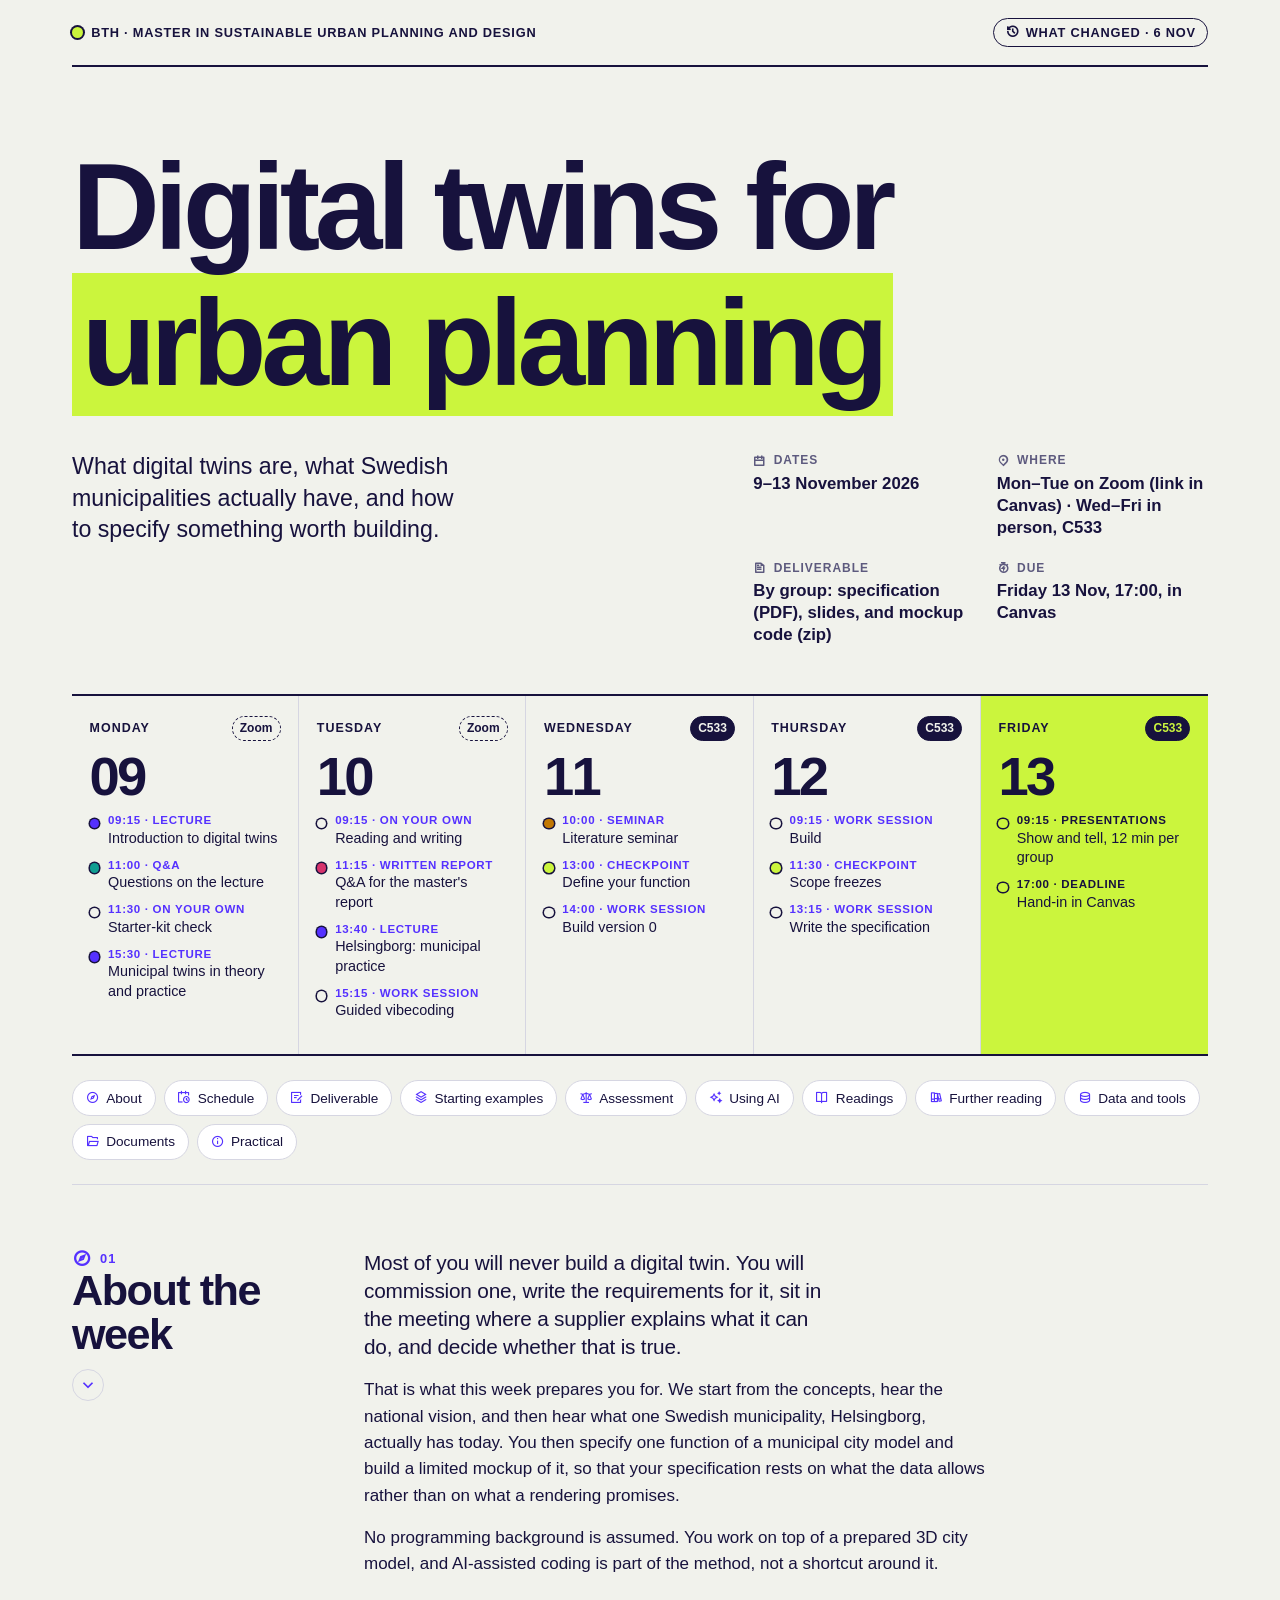
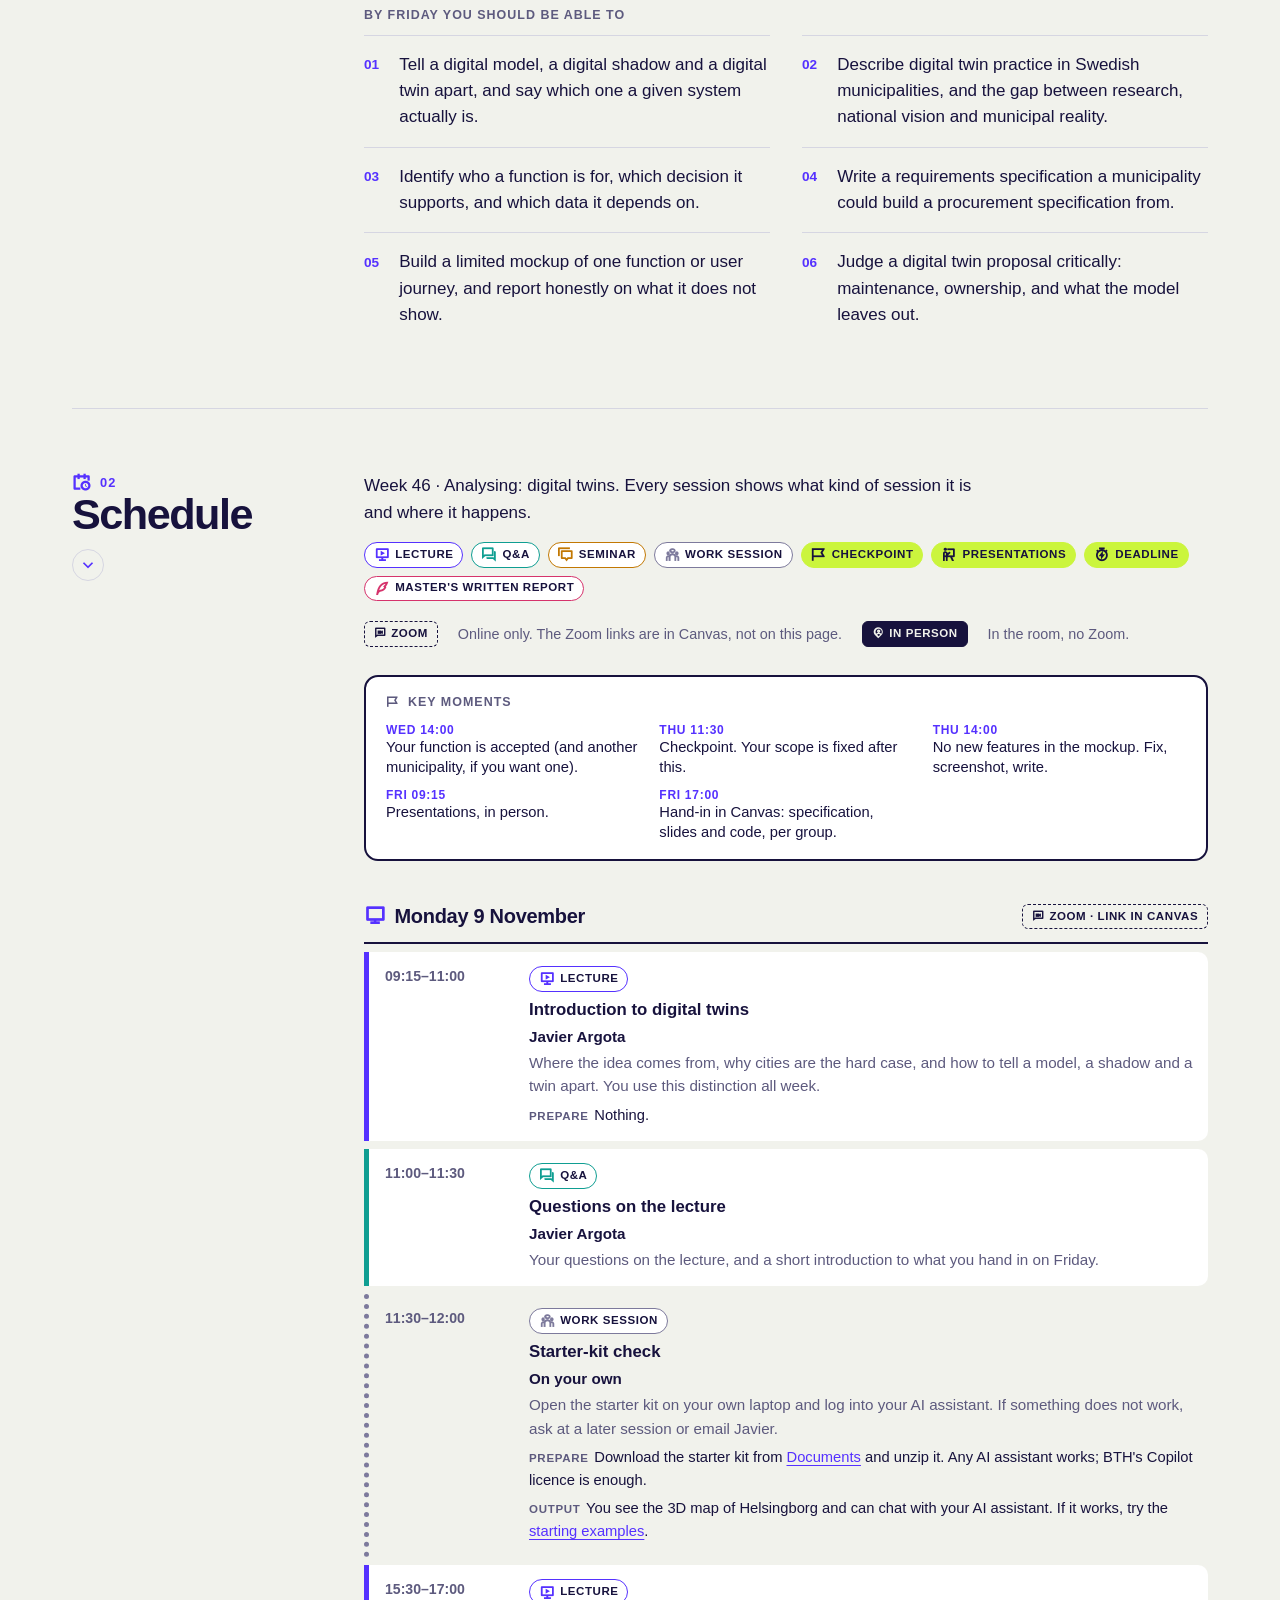
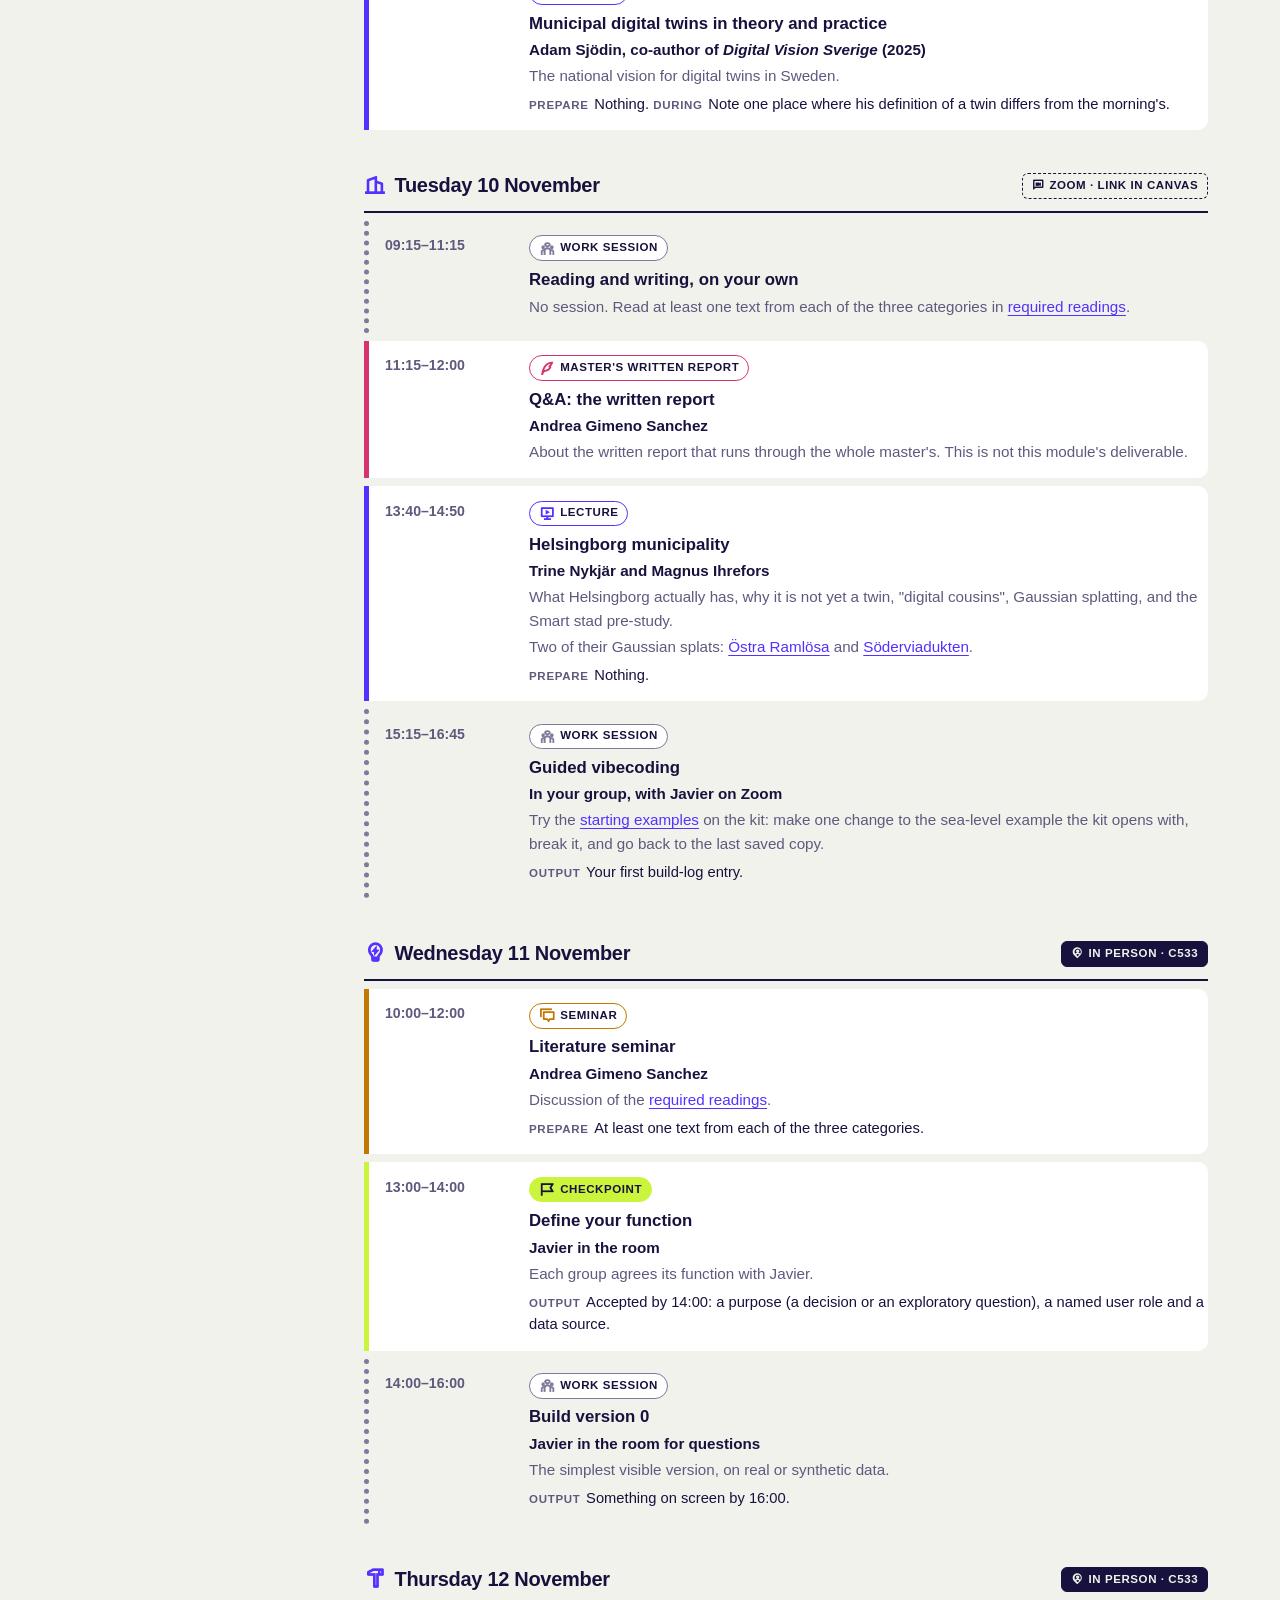
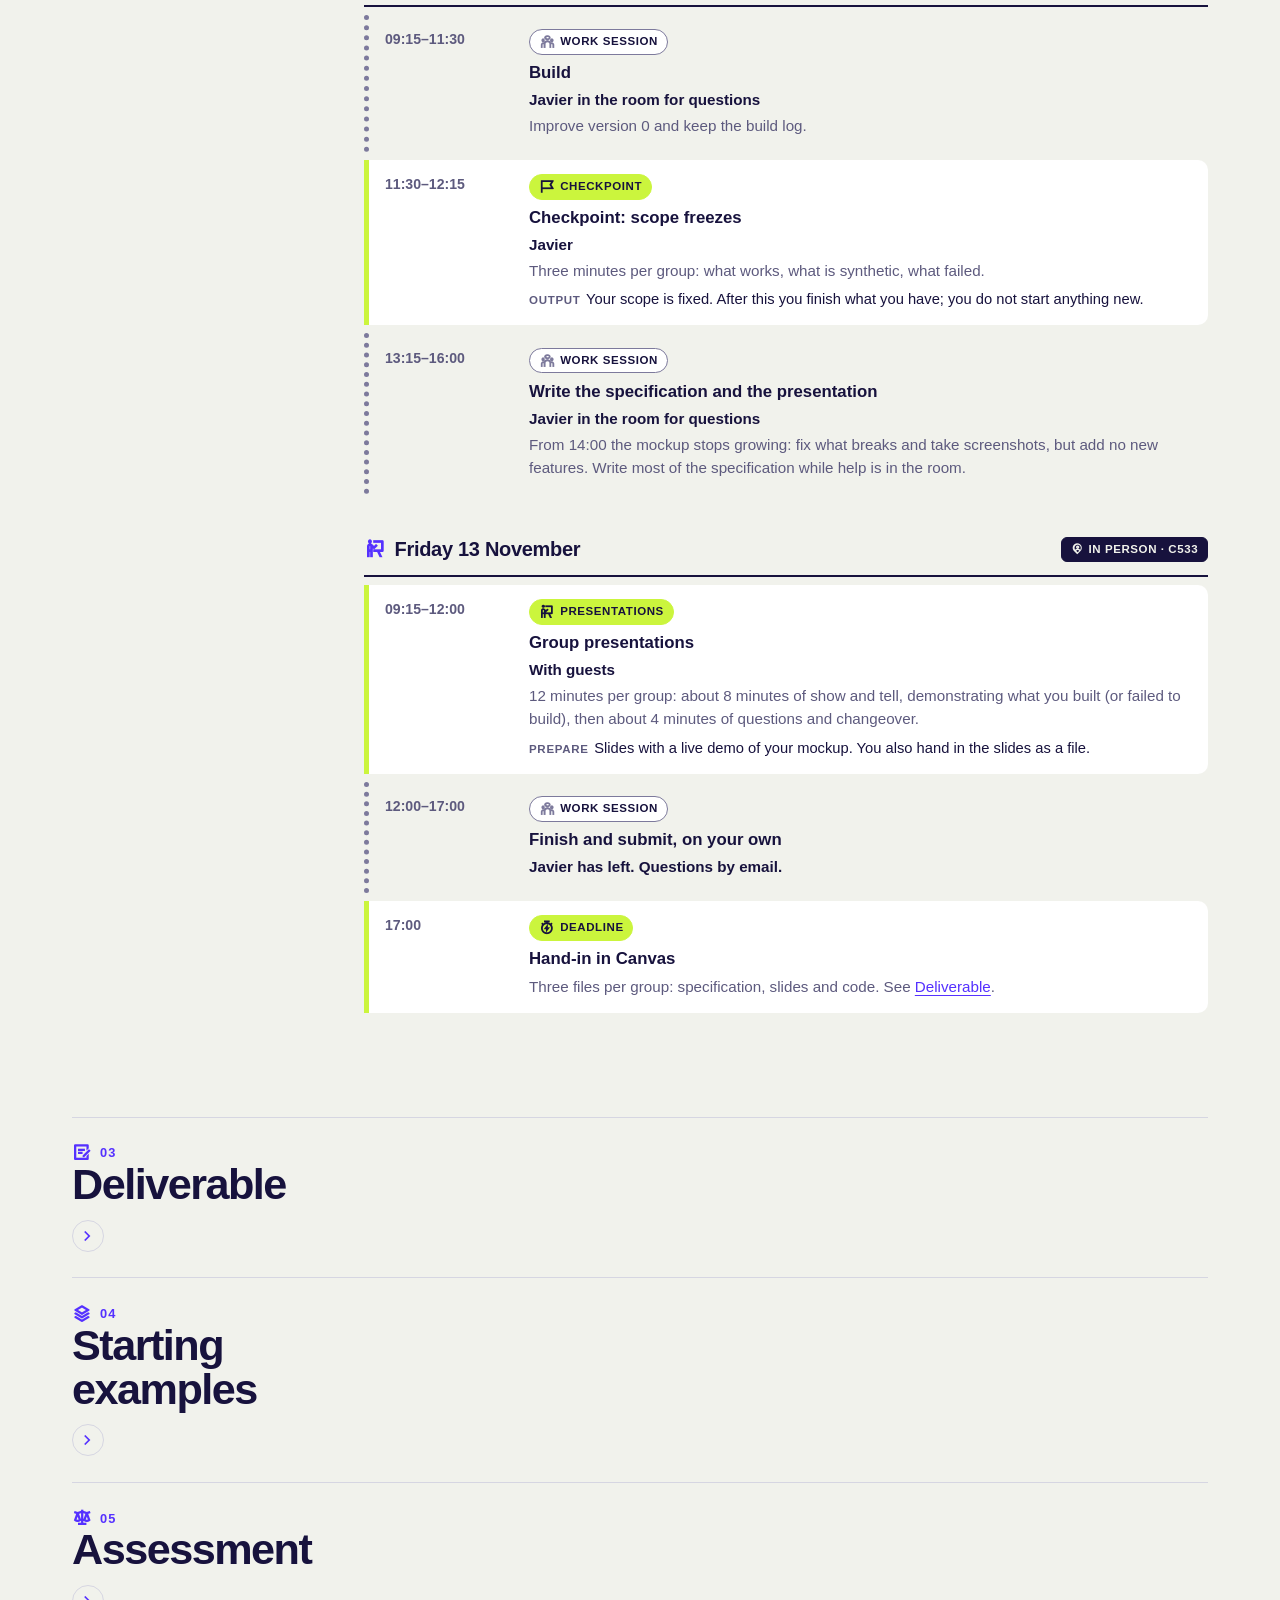
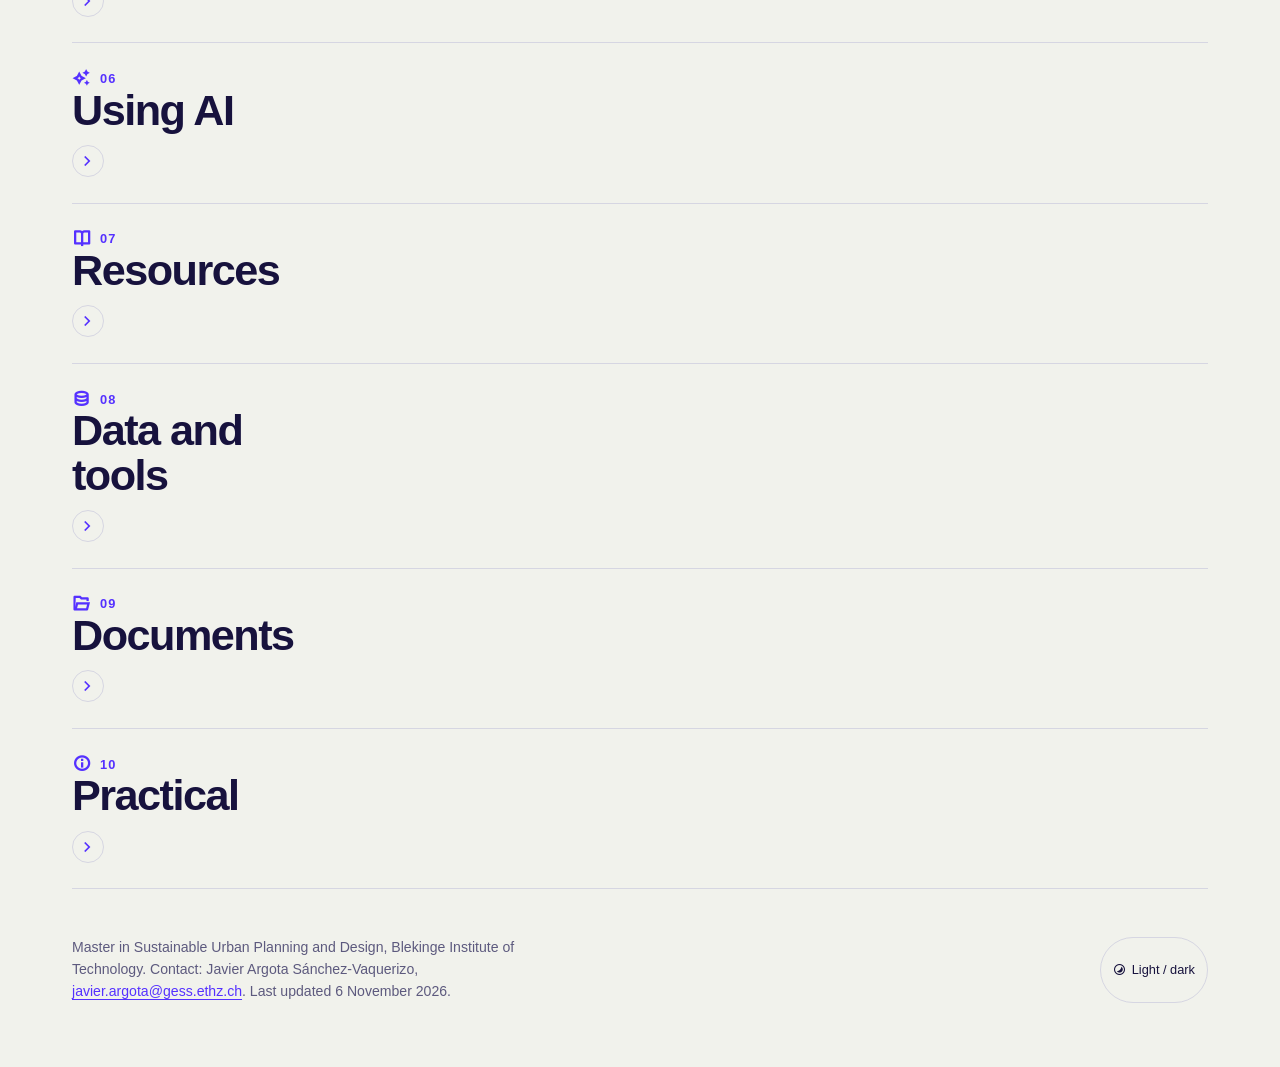
==== index.html @ 56f0eb5c "Collapsible sections, mockup reframe, share card, requirement specification wording" ====
<!DOCTYPE html>
<html lang="en">
<head>
<meta charset="utf-8">
<meta name="viewport" content="width=device-width, initial-scale=1, viewport-fit=cover">
<title>Digital Twins for Urban Planning — BTH</title>
<meta name="description" content="One-week module on digital twins in the Master in Sustainable Urban Planning and Design at Blekinge Institute of Technology, 9–13 November 2026.">
<meta property="og:type" content="website">
<meta property="og:site_name" content="BTH · Master in Sustainable Urban Planning and Design">
<meta property="og:title" content="Digital twins for urban planning · BTH, 9–13 Nov 2026">
<meta property="og:description" content="One week on what digital twins are, what Swedish municipalities actually have, and how to specify one worth building.">
<meta property="og:url" content="https://reivajar.github.io/bth-digital-twins-2026/">
<meta property="og:image" content="https://reivajar.github.io/bth-digital-twins-2026/assets/og-card.png">
<meta property="og:image:width" content="1200">
<meta property="og:image:height" content="630">
<meta property="og:image:alt" content="Digital twins for urban planning, BTH, 9–13 November 2026">
<meta name="twitter:card" content="summary_large_image">
<meta name="twitter:title" content="Digital twins for urban planning · BTH, 9–13 Nov 2026">
<meta name="twitter:description" content="One week on what digital twins are, what Swedish municipalities actually have, and how to specify one worth building.">
<meta name="twitter:image" content="https://reivajar.github.io/bth-digital-twins-2026/assets/og-card.png">
<meta name="theme-color" content="#5531FF">
<link rel="preconnect" href="https://fonts.googleapis.com">
<link rel="preconnect" href="https://fonts.gstatic.com" crossorigin>
<link href="https://fonts.googleapis.com/css2?family=Inter+Tight:wght@400;500;600;700;800&display=swap" rel="stylesheet">
<link href="assets/remixicon/remixicon.css" rel="stylesheet">
<style>
:root{
  --bg:#F1F2EC;
  --surface:#FFFFFF;
  --ink:#17123D;
  --muted:#5D5A7E;
  --rule:#D6D6E2;
  --violet:#5531FF;
  --lime:#CBF53D;
  --aqua:#2BE3D1;
  --soft:#E6E0FF;
  --on-lime:#17123D;
  --font:"Helvetica Neue",Helvetica,"Inter Tight",Arial,sans-serif;
  color-scheme:light;
}
@media (prefers-color-scheme: dark){
  :root:not([data-theme="light"]){
    --bg:#0E0C26;--surface:#161339;--ink:#EEEDF8;--muted:#A6A3C6;--rule:#2B2856;
    --violet:#A08BFF;--lime:#CBF53D;--aqua:#3BF0E0;--soft:#221C52;color-scheme:dark;
  }
}
:root[data-theme="dark"]{
  --bg:#0E0C26;--surface:#161339;--ink:#EEEDF8;--muted:#A6A3C6;--rule:#2B2856;
  --violet:#A08BFF;--lime:#CBF53D;--aqua:#3BF0E0;--soft:#221C52;color-scheme:dark;
}
*,*::before,*::after{box-sizing:border-box}
html{scroll-padding-top:1.5rem;-webkit-text-size-adjust:100%}
body{margin:0;background:var(--bg);color:var(--ink);font-family:var(--font);font-size:17px;line-height:1.55;-webkit-font-smoothing:antialiased;
  padding-top:env(safe-area-inset-top,0px);padding-bottom:env(safe-area-inset-bottom,0px)}
.wrap{max-width:1200px;margin:0 auto;padding:0 2rem}
@media (max-width:640px){.wrap{padding:0 1rem}}
a{color:var(--violet);text-decoration-thickness:1px;text-underline-offset:3px}
a:hover{text-decoration-thickness:2px}
a:focus-visible,summary:focus-visible,button:focus-visible{outline:2px solid var(--violet);outline-offset:3px}
p,li{max-width:66ch}
p{margin:0 0 1rem}
ul,ol{margin:0 0 1rem;padding-left:1.2rem}
li{margin-bottom:.35rem}
i.ri{font-style:normal}
[class^="ri-"],[class*=" ri-"]{line-height:1;vertical-align:-.12em}

/* ---------- top bar ---------- */
.bar{display:flex;justify-content:space-between;align-items:center;gap:1rem;padding:1.1rem 0;border-bottom:2px solid var(--ink);font-size:.8rem;font-weight:600;letter-spacing:.06em;text-transform:uppercase}
.bar span{display:flex;align-items:center;gap:.5rem}
.bar .dot{flex:none;width:.7rem;height:.7rem;aspect-ratio:1;border-radius:50%;background:var(--lime);box-shadow:0 0 0 2px var(--ink)}

/* ---------- hero ---------- */
.hero{display:grid;grid-template-columns:repeat(12,1fr);gap:0 2rem;padding:4.5rem 0 3rem}
.hero h1{grid-column:1/-1;margin:0 0 2.5rem;font-size:clamp(3rem,9.5vw,8.6rem);line-height:1.12;font-weight:700;letter-spacing:-.045em}
.hero h1 .h1-top{position:relative;z-index:2}
.hero h1 em{position:relative;z-index:1;font-style:normal;background:var(--lime);color:var(--on-lime);padding:.02em .08em .04em;box-decoration-break:clone;-webkit-box-decoration-break:clone}
.hero .standfirst{grid-column:1/8;font-size:clamp(1.15rem,2vw,1.45rem);line-height:1.35;font-weight:500;margin:0;max-width:30ch}
.facts{grid-column:8/-1;margin:0;display:grid;grid-template-columns:1fr 1fr;gap:1.25rem 2rem;align-content:start}
.facts dt{font-size:.75rem;font-weight:600;letter-spacing:.08em;text-transform:uppercase;color:var(--muted);display:flex;gap:.4rem;align-items:center}
.facts dd{margin:.2rem 0 0;font-weight:600;font-size:1.05rem;line-height:1.3}
@media (max-width:860px){.hero .standfirst,.facts{grid-column:1/-1}.facts{margin-top:2rem}}

/* ---------- week ---------- */
.week{display:grid;grid-template-columns:repeat(5,1fr);border-top:2px solid var(--ink);border-bottom:2px solid var(--ink)}
.day{padding:1.25rem 1.1rem 1.5rem;border-right:1px solid var(--rule);display:flex;flex-direction:column;gap:.8rem}
.day:last-child{border-right:0;background:var(--lime);color:var(--on-lime)}
.day-num{font-size:3.4rem;font-weight:700;letter-spacing:-.05em;line-height:.85}
.day-name{font-size:.78rem;font-weight:700;letter-spacing:.08em;text-transform:uppercase;display:flex;justify-content:space-between;align-items:center}
.day-mode{font-size:.75rem;font-weight:600;padding:.15rem .45rem;border:1px solid currentColor;border-radius:99px;text-transform:none;letter-spacing:0}
.day ul{list-style:none;padding:0;margin:0;font-size:.9rem;line-height:1.35}
.day li{margin-bottom:.6rem}
.day li b{display:block;font-size:.72rem;letter-spacing:.06em;text-transform:uppercase;color:var(--violet)}
.day:last-child li b{color:var(--on-lime)}
@media (max-width:860px){.week{grid-template-columns:1fr 1fr}.day{border-bottom:1px solid var(--rule)}.day:last-child{grid-column:1/-1}}
@media (max-width:520px){.week{grid-template-columns:1fr}.day{border-right:0}}

/* ---------- sections ---------- */
.sec{display:grid;grid-template-columns:repeat(12,1fr);gap:0 2rem;padding:4rem 0;border-bottom:1px solid var(--rule);scroll-margin-top:1rem}
.sec-head{grid-column:1/4}
.sec-body{grid-column:4/-1;min-width:0}
@media (max-width:860px){.sec{padding:3rem 0}.sec-head,.sec-body{grid-column:1/-1}.sec-head{margin-bottom:1.5rem}}
.sec-num{font-size:.8rem;font-weight:700;letter-spacing:.08em;color:var(--violet);display:flex;align-items:center;gap:.5rem}
.sec-num i{font-size:1.15rem}
.sec-toggle{all:unset;cursor:pointer;display:block;width:100%;border-radius:8px}
.sec-toggle:focus-visible{outline:2px solid var(--violet);outline-offset:4px}
.sec-toggle h2{display:inline}
.sec-toggle .sec-chev{display:inline-flex;align-items:center;justify-content:center;width:2rem;height:2rem;margin-top:.75rem;border:1px solid var(--rule);border-radius:50%;color:var(--violet);font-size:1.2rem;transition:transform .2s}
.sec.collapsed .sec-chev{transform:rotate(-90deg)}
.sec.collapsed .sec-body{display:none}
.sec.collapsed{padding:1.6rem 0}
.sec.collapsed .sec-head{margin-bottom:0}
@media (prefers-reduced-motion: reduce){.sec-toggle .sec-chev{transition:none}}
h2{font-size:clamp(1.9rem,3.4vw,2.7rem);line-height:1;letter-spacing:-.035em;font-weight:700;margin:.6rem 0 0}
h3{font-size:1.25rem;letter-spacing:-.015em;font-weight:700;margin:2.75rem 0 .9rem;display:flex;align-items:center;gap:.55rem}
h3:first-child{margin-top:0}
h3 i{color:var(--violet);font-size:1.3rem}
h4{font-size:.78rem;font-weight:700;letter-spacing:.08em;text-transform:uppercase;margin:1.75rem 0 .6rem;color:var(--muted)}
.lede{font-size:1.3rem;line-height:1.35;font-weight:500;letter-spacing:-.01em;max-width:40ch}
.sub{font-size:.78rem;font-weight:700;letter-spacing:.08em;text-transform:uppercase;color:var(--muted);margin:0 0 .4rem}

/* ---------- toc ---------- */
.toc{display:flex;flex-wrap:wrap;gap:.5rem;padding:1.5rem 0;border-bottom:1px solid var(--rule)}
.toc a{display:inline-flex;align-items:center;gap:.4rem;padding:.4rem .8rem;border:1px solid var(--rule);border-radius:99px;color:var(--ink);text-decoration:none;font-size:.85rem;font-weight:500;background:var(--surface)}
.toc a:hover{border-color:var(--violet);color:var(--violet)}
.toc a i{color:var(--violet)}

/* ---------- objectives ---------- */
.obj{list-style:none;padding:0;margin:0;display:grid;grid-template-columns:1fr 1fr;gap:0 2rem;counter-reset:o}
.obj li{counter-increment:o;padding:1rem 0;border-top:1px solid var(--rule);margin:0;display:grid;grid-template-columns:2.2rem 1fr}
.obj li::before{content:counter(o,decimal-leading-zero);font-weight:700;color:var(--violet);font-size:.85rem;padding-top:.15rem}
@media (max-width:640px){.obj{grid-template-columns:1fr}}

/* ---------- schedule ---------- */
.sched-day{margin-bottom:2.5rem}
.sched-day h3{margin:0 0 .5rem;padding-bottom:.6rem;border-bottom:2px solid var(--ink)}
.slot{display:grid;grid-template-columns:7.5rem 1fr;gap:1.5rem;padding:.9rem 0;border-bottom:1px solid var(--rule)}
.slot-when{font-size:.88rem;font-weight:600;font-variant-numeric:tabular-nums;color:var(--muted)}
.slot-what{margin:0}
.slot-what b{font-weight:700}
.slot-what span{display:block;color:var(--muted);font-size:.95rem;margin-top:.15rem}
.slot.key .slot-when{color:var(--violet)}
.slot-what span.tbc{display:inline;margin-top:0;font-size:.68rem}
@media (max-width:560px){.slot{grid-template-columns:1fr;gap:.2rem}}


/* ---------- session types and modes ---------- */
:root{--c-lecture:#5531FF;--c-qa:#0F9E92;--c-seminar:#C27803;--c-work:#7D7A9C;--c-report:#D6336C;--c-check:#CBF53D}
@media (prefers-color-scheme: dark){:root:not([data-theme="light"]){--c-lecture:#A08BFF;--c-qa:#3BF0E0;--c-seminar:#F5B83D;--c-work:#A6A3C6;--c-report:#FF7AA8}}
:root[data-theme="dark"]{--c-lecture:#A08BFF;--c-qa:#3BF0E0;--c-seminar:#F5B83D;--c-work:#A6A3C6;--c-report:#FF7AA8}
.t-lecture{--c:var(--c-lecture)}.t-qa{--c:var(--c-qa)}.t-seminar{--c:var(--c-seminar)}.t-work{--c:var(--c-work)}.t-report{--c:var(--c-report)}.t-check,.t-present,.t-deadline{--c:var(--c-check)}
.type{display:inline-flex;align-items:center;gap:.3rem;font-size:.72rem;font-weight:700;letter-spacing:.05em;text-transform:uppercase;padding:.18rem .55rem;border-radius:99px;border:1.5px solid var(--c);background:var(--surface);color:var(--ink);white-space:nowrap}
.type i{color:var(--c);font-size:.95rem}
.t-check .type,.type.t-check,.t-present .type,.type.t-present,.t-deadline .type,.type.t-deadline{background:var(--c-check);color:var(--on-lime);border-color:var(--c-check)}
.t-check .type i,.type.t-check i,.t-present .type i,.type.t-present i,.t-deadline .type i,.type.t-deadline i{color:var(--on-lime)}
.mode{display:inline-flex;align-items:center;gap:.3rem;font-size:.72rem;font-weight:700;letter-spacing:.05em;text-transform:uppercase;padding:.18rem .55rem;border-radius:6px;white-space:nowrap}
.mode.zoom{border:1.5px dashed var(--ink);color:var(--ink)}
.mode.room{background:var(--ink);color:var(--bg);border:1.5px solid var(--ink)}
.legend{display:flex;flex-wrap:wrap;gap:.5rem;margin:0 0 1.25rem}
.legend-modes{display:flex;flex-wrap:wrap;gap:.5rem 1.25rem;margin:0 0 1.75rem;font-size:.9rem;color:var(--muted);align-items:center}
.deadlines{border:2px solid var(--ink);border-radius:14px;padding:1rem 1.25rem;margin:0 0 2.5rem;background:var(--surface)}
.deadlines h4{margin:0 0 .6rem;display:flex;gap:.5rem;align-items:center}
.deadlines ol{list-style:none;padding:0;margin:0;display:grid;grid-template-columns:repeat(auto-fill,minmax(12rem,1fr));gap:.6rem 1.25rem}
.deadlines li{margin:0;font-size:.92rem;line-height:1.35;max-width:none}
.deadlines li b{display:block;font-size:.75rem;letter-spacing:.06em;text-transform:uppercase;color:var(--violet)}
.day-banner{display:flex;flex-wrap:wrap;align-items:center;justify-content:space-between;gap:.5rem;margin:0 0 .5rem;padding-bottom:.6rem;border-bottom:2px solid var(--ink)}
.day-banner h3{margin:0;padding:0;border:0}
.sched-day .slot{border-left:5px solid var(--c);padding-left:1rem;margin-top:.5rem;border-bottom:0;border-radius:0 10px 10px 0;background:var(--surface)}
.sched-day .slot.t-work{background:transparent;border-left-style:dotted}
.slot-tags{display:flex;flex-wrap:wrap;gap:.35rem;margin:0 0 .35rem}
.slot-what .who{display:block;font-weight:600;color:var(--ink);font-size:.95rem;margin-top:.1rem}
.slot-what .po{display:block;margin-top:.35rem;font-size:.92rem;color:var(--ink)}
.slot-what .slot-tags span{display:inline-flex;margin:0;font-size:.72rem;color:var(--ink)}
.slot-what .slot-tags .t-check,.slot-what .slot-tags .t-present,.slot-what .slot-tags .t-deadline{color:var(--on-lime)}
.slot-what > b{display:block;font-size:1.05rem}
.slot-what .po em{font-style:normal;font-weight:700;font-size:.72rem;letter-spacing:.06em;text-transform:uppercase;color:var(--muted);margin-right:.35rem}
.slot.key .slot-when{color:var(--ink)}
.day li{display:grid;grid-template-columns:.7rem 1fr;gap:.45rem;align-items:start}
.day li::before{content:"";width:.6rem;height:.6rem;border-radius:50%;background:var(--c);margin-top:.35rem;box-shadow:0 0 0 1.5px var(--ink)}
.day li.t-work::before{background:transparent}
.day-mode.zoom{border-style:dashed}
.day-mode.room{background:var(--ink);color:var(--bg);border-color:var(--ink)}
.day:last-child .day-mode.room{background:var(--on-lime);color:var(--lime)}
/* ---------- what changed ---------- */
.changes{position:relative;text-transform:none;letter-spacing:0}
.changes summary{list-style:none;cursor:pointer;display:inline-flex;align-items:center;gap:.4rem;font-size:.8rem;font-weight:700;letter-spacing:.06em;text-transform:uppercase;border:1.5px solid var(--ink);border-radius:99px;padding:.25rem .7rem}
.changes summary::-webkit-details-marker{display:none}
.changes[open] summary{background:var(--ink);color:var(--bg)}
.changes .panel{position:absolute;right:0;top:calc(100% + .5rem);z-index:20;width:min(30rem,calc(100vw - 2rem));background:var(--surface);color:var(--ink);border:2px solid var(--ink);border-radius:14px;padding:1rem 1.25rem;font-size:.9rem;font-weight:400;line-height:1.45;box-shadow:0 12px 30px rgba(0,0,0,.18)}
.changes .panel h4{margin:.2rem 0 .4rem;font-size:.8rem;letter-spacing:.06em;text-transform:uppercase}
.changes .panel ul{margin:0 0 .75rem;padding-left:1.1rem}
.changes .panel li{margin-bottom:.25rem}
@media (max-width:640px){.bar{flex-wrap:wrap}}

/* ---------- hand-in files ---------- */
.files{list-style:none;padding:0;margin:0 0 1rem;border-top:2px solid var(--ink)}
.files li{display:grid;grid-template-columns:15rem 1fr auto;gap:.5rem 1.5rem;align-items:start;padding:1rem 0;border-bottom:1px solid var(--rule);margin:0;max-width:none}
.files .tag{font-size:.7rem;font-weight:700;letter-spacing:.08em;text-transform:uppercase;color:var(--muted)}
.files h5{margin:.15rem 0 0;font-size:1.05rem;display:flex;gap:.5rem;align-items:center}
.files h5 i{color:var(--violet)}
.files p{margin:0;font-size:.95rem}
.files code{display:inline-block;background:var(--surface);border:1px solid var(--rule);border-radius:8px;padding:.35rem .6rem;font-size:.85rem;white-space:nowrap}
@media (max-width:900px){.files li{grid-template-columns:1fr}.files code{white-space:normal;overflow-wrap:anywhere;justify-self:start}}

/* ---------- cards ---------- */
.cards{display:grid;grid-template-columns:repeat(auto-fill,minmax(15.5rem,1fr));gap:1rem;margin:0 0 1rem}
.card{background:var(--surface);border:1px solid var(--rule);border-radius:14px;padding:1.2rem 1.2rem 1.1rem;display:flex;flex-direction:column;gap:.5rem}
.card p,.card li{font-size:.92rem;max-width:none}
.card p{margin:0}
.card .tag{font-size:.7rem;font-weight:700;letter-spacing:.08em;text-transform:uppercase;color:var(--muted)}
.card h5{margin:0;font-size:1.05rem;font-weight:700;letter-spacing:-.01em;display:flex;gap:.5rem;align-items:center}
.card h5 i{color:var(--violet)}
.card .links{margin-top:auto;padding-top:.4rem;display:flex;flex-wrap:wrap;gap:.25rem .9rem;font-size:.88rem;font-weight:600}
.card .links a{display:inline-flex;align-items:center;gap:.25rem}
.card.option{border-width:2px;border-color:var(--ink)}
.card.option .letter{width:2.6rem;height:2.6rem;border-radius:50%;background:var(--lime);color:var(--on-lime);display:grid;place-items:center;font-weight:800;font-size:1.2rem}
.card dl{margin:.2rem 0 0;font-size:.88rem}
.card dt{font-weight:700;font-size:.7rem;letter-spacing:.08em;text-transform:uppercase;color:var(--muted);margin-top:.5rem}
.card dd{margin:0}

/* ---------- specification structure ---------- */
.steps{list-style:none;padding:0;margin:0 0 1rem;counter-reset:s}
.steps li{counter-increment:s;display:grid;grid-template-columns:2.6rem 1fr;gap:.75rem;padding:.8rem 0;border-top:1px solid var(--rule);margin:0;max-width:none}
.steps li::before{content:counter(s);width:2rem;height:2rem;border-radius:50%;border:2px solid var(--violet);color:var(--violet);display:grid;place-items:center;font-weight:700;font-size:.85rem}
.steps b{font-weight:700}

/* ---------- tables ---------- */
.tbl{overflow-x:auto;margin:0 0 1rem}
table{width:100%;border-collapse:collapse;font-size:.93rem}
th,td{text-align:left;padding:.7rem .9rem .7rem 0;border-bottom:1px solid var(--rule);vertical-align:top}
th{font-size:.72rem;font-weight:700;letter-spacing:.08em;text-transform:uppercase;color:var(--muted);border-bottom:2px solid var(--ink)}

/* ---------- callouts ---------- */
.note{background:var(--soft);border-radius:14px;padding:1.1rem 1.25rem;margin:1.5rem 0;display:grid;grid-template-columns:1.6rem 1fr;gap:.6rem}
.note i{color:var(--violet);font-size:1.25rem}
.note p{margin:0 0 .5rem}.note p:last-child{margin:0}
.note.lime{background:var(--lime);color:var(--on-lime)}
.note.lime i{color:var(--on-lime)}
.tbc{font-size:.68rem;font-weight:700;letter-spacing:.06em;text-transform:uppercase;color:var(--violet);border:1px dashed currentColor;padding:.08rem .4rem;border-radius:99px;white-space:nowrap;vertical-align:.12em}

/* ---------- ecosystem ---------- */
.eco{display:grid;grid-template-columns:repeat(4,1fr);gap:0;border:2px solid var(--ink);border-radius:14px;overflow:hidden;margin:0 0 1rem}
.eco div{padding:1rem;border-right:1px solid var(--rule)}
.eco div:last-child{border-right:0}
.eco b{display:flex;gap:.4rem;align-items:center;font-size:.75rem;letter-spacing:.08em;text-transform:uppercase;margin-bottom:.5rem}
.eco b i{color:var(--violet);font-size:1.05rem}
.eco ul{list-style:none;padding:0;margin:0;font-size:.88rem;color:var(--muted)}
.eco li{margin:0 0 .2rem}
.eco div:nth-child(1){background:var(--lime);color:var(--on-lime)}
.eco div:nth-child(1) ul,.eco div:nth-child(1) b i{color:var(--on-lime)}
@media (max-width:760px){.eco{grid-template-columns:1fr 1fr}.eco div:nth-child(2){border-right:0}.eco div:nth-child(-n+2){border-bottom:1px solid var(--rule)}}

.questions{list-style:none;padding:0;margin:0;display:grid;grid-template-columns:repeat(5,1fr);gap:.75rem;counter-reset:q}
.questions li{counter-increment:q;background:var(--surface);border:1px solid var(--rule);border-radius:14px;padding:1rem;margin:0;font-weight:600;font-size:.95rem;line-height:1.3}
.questions li::before{content:counter(q);display:block;font-size:2rem;font-weight:700;color:var(--violet);letter-spacing:-.04em;margin-bottom:.4rem}
@media (max-width:860px){.questions{grid-template-columns:1fr 1fr}}

/* ---------- expandable reading ---------- */
details.reading{border-top:1px solid var(--rule)}
details.reading:last-of-type{border-bottom:1px solid var(--rule)}
details.reading summary{list-style:none;cursor:pointer;padding:1rem 0;display:flex;align-items:center;gap:.75rem;font-weight:700;font-size:1.05rem}
details.reading summary::-webkit-details-marker{display:none}
details.reading summary .count{margin-left:auto;font-size:.75rem;font-weight:700;color:var(--muted);background:var(--surface);border:1px solid var(--rule);border-radius:99px;padding:.1rem .55rem}
details.reading summary .chev{color:var(--violet);font-size:1.3rem;transition:transform .2s}
details.reading[open] summary .chev{transform:rotate(45deg)}
details.reading summary > i:first-child{color:var(--violet);font-size:1.2rem}
.refs{list-style:none;padding:0 0 1rem;margin:0}
.refs li{padding:.65rem 0 .65rem 2rem;border-top:1px dashed var(--rule);margin:0;font-size:.93rem;max-width:none;position:relative}
.refs li::before{content:"";position:absolute;left:.3rem;top:1.05rem;width:.45rem;height:.45rem;border-radius:50%;background:var(--aqua)}
.refs .why{display:block;color:var(--muted);font-size:.88rem;margin-top:.15rem}
.oa{font-size:.66rem;font-weight:800;letter-spacing:.06em;background:var(--aqua);color:#0B2B2A;padding:.05rem .35rem;border-radius:4px;vertical-align:.12em;margin-left:.3rem}
.kit{font-size:.66rem;font-weight:800;letter-spacing:.06em;background:var(--lime);color:var(--on-lime);padding:.05rem .35rem;border-radius:4px;vertical-align:.12em;margin-left:.3rem}
.req{list-style:none;padding:0;margin:0 0 1rem;display:grid;gap:1rem}
.req li{background:var(--surface);border:1px solid var(--rule);border-radius:14px;padding:1.1rem 1.2rem;margin:0;max-width:none;display:grid;grid-template-columns:auto 1fr;gap:1rem}
.req .badge{font-size:.72rem;font-weight:800;letter-spacing:.08em;text-transform:uppercase;background:var(--violet);color:#fff;border-radius:99px;padding:.25rem .65rem;height:fit-content}
:root[data-theme="dark"] .req .badge{color:#120E33}
@media (prefers-color-scheme: dark){:root:not([data-theme="light"]) .req .badge{color:#120E33}}
.req p{margin:.3rem 0 0;color:var(--muted);font-size:.93rem}

/* ---------- flip cards (required readings) ---------- */
.flips{display:grid;gap:1rem;margin:0 0 1.5rem}
.flip{perspective:1600px}
.flip-inner{display:grid;transition:transform .6s cubic-bezier(.2,.7,.2,1);transform-style:preserve-3d}
.flip.is-flipped .flip-inner{transform:rotateY(180deg)}
.face{grid-area:1/1;backface-visibility:hidden;-webkit-backface-visibility:hidden;background:var(--surface);border:1px solid var(--rule);border-radius:14px;padding:1.1rem 1.2rem;display:flex;flex-direction:column;gap:.6rem;align-items:flex-start}
.face.back{transform:rotateY(180deg);background:var(--soft);border-color:var(--violet)}
.face .badge{font-size:.72rem;font-weight:800;letter-spacing:.08em;text-transform:uppercase;background:var(--violet);color:#fff;border-radius:99px;padding:.25rem .65rem}
.face .badge.alt{background:var(--lime);color:var(--on-lime)}
:root[data-theme="dark"] .face .badge:not(.alt){color:#120E33}
@media (prefers-color-scheme: dark){:root:not([data-theme="light"]) .face .badge:not(.alt){color:#120E33}}
.face p{margin:0;max-width:none}
.face .guide,.face .trade{color:var(--muted);font-size:.93rem}
.face .trade b{color:var(--ink)}
.flip-btn{margin-top:auto;background:none;border:1px dashed var(--violet);color:var(--violet);border-radius:99px;padding:.4rem .8rem;font:inherit;font-size:.85rem;font-weight:600;cursor:pointer;display:inline-flex;gap:.4rem;align-items:center}
.flip-btn:hover,.flip-btn:focus-visible{background:var(--violet);color:#fff;border-style:solid}
@media (prefers-reduced-motion: reduce){.flip-inner{transition:none}}

/* ---------- documents ---------- */
.doc-group{margin:0 0 1.75rem}
.doc-list{list-style:none;padding:0;margin:0}
.doc-list li{display:flex;align-items:center;gap:.8rem;padding:.7rem 0;border-bottom:1px solid var(--rule);margin:0;max-width:none}
.doc-list li i{color:var(--violet);font-size:1.25rem}
.doc-list a{word-break:break-word;font-weight:600}
.doc-size{margin-left:auto;color:var(--muted);font-size:.82rem;white-space:nowrap;font-variant-numeric:tabular-nums}
.doc-status{color:var(--muted)}

footer{padding:3rem 0 4rem;font-size:.88rem;color:var(--muted);display:flex;flex-wrap:wrap;justify-content:space-between;gap:1rem}
footer p{margin:0}
.theme-btn{background:none;border:1px solid var(--rule);color:var(--ink);border-radius:99px;padding:.35rem .75rem;font:inherit;font-size:.8rem;cursor:pointer;display:inline-flex;gap:.35rem;align-items:center}
</style>
</head>
<body>

<div class="wrap">

<div class="bar">
  <span><span class="dot"></span>BTH · Master in Sustainable Urban Planning and Design</span>
  <details class="changes">
    <summary><i class="ri-history-line"></i>What changed · 6 Nov</summary>
    <div class="panel" role="region" aria-label="Change log">
      <h4>6 November 2026</h4>
      <ul>
        <li>Schedule now follows BTH's official timetable. Monday and Tuesday are on Zoom (links in Canvas); Wednesday to Friday are in person in C533.</li>
        <li>Each session is marked by type: lecture, Q&amp;A, seminar, work session, checkpoint, presentation or deadline.</li>
        <li>Starter-kit check moved to Monday 11:30, done on your own.</li>
        <li>New: Tuesday 11:15, Q&amp;A on the master's written report with Andrea Gimeno Sanchez. Literature seminar moved to Wednesday 10:00–12:00.</li>
        <li>Deliverable: three files in Canvas: the specification PDF (max 8 pages, annexes not counted), the presentation slides, and a zip with the code. Grading weights added.</li>
        <li>Presentations: 12 minutes per group, in person.</li>
        <li>Any AI assistant is fine; BTH's Copilot licence is enough.</li>
        <li>The AI comparison is no longer part of the deliverable.</li>
        <li>Starting examples can be tried from Monday. Clearer advice on pasting data into the AI.</li>
        <li>Specification section 8 is now "Open questions and who to ask" (was "Questions for the supplier").</li>
      </ul>
      <h4>5 November 2026</h4>
      <ul><li>Site published.</li></ul>
    </div>
  </details>
</div>

<header class="hero">
  <h1><span class="h1-top">Digital twins for</span> <em>urban planning</em></h1>
  <p class="standfirst">What digital twins are, what Swedish municipalities actually have, and how to specify something worth building.</p>
  <dl class="facts">
    <div><dt><i class="ri-calendar-line"></i>Dates</dt><dd>9–13 November 2026</dd></div>
    <div><dt><i class="ri-map-pin-2-line"></i>Where</dt><dd>Mon–Tue on Zoom (link in Canvas) · Wed–Fri in person, C533</dd></div>
    <div><dt><i class="ri-file-text-line"></i>Deliverable</dt><dd>By group: specification (PDF), slides, and mockup code (zip)</dd></div>
    <div><dt><i class="ri-timer-flash-line"></i>Due</dt><dd>Friday 13 Nov, 17:00, in Canvas</dd></div>
  </dl>
</header>

<div class="week" aria-label="The week at a glance">
  <div class="day">
    <div class="day-name">Monday <span class="day-mode zoom">Zoom</span></div>
    <div class="day-num">09</div>
    <ul>
      <li class="t-lecture"><span><b>09:15 · Lecture</b>Introduction to digital twins</span></li>
      <li class="t-qa"><span><b>11:00 · Q&amp;A</b>Questions on the lecture</span></li>
      <li class="t-work"><span><b>11:30 · On your own</b>Starter-kit check</span></li>
      <li class="t-lecture"><span><b>15:30 · Lecture</b>Municipal twins in theory and practice</span></li>
    </ul>
  </div>
  <div class="day">
    <div class="day-name">Tuesday <span class="day-mode zoom">Zoom</span></div>
    <div class="day-num">10</div>
    <ul>
      <li class="t-work"><span><b>09:15 · On your own</b>Reading and writing</span></li>
      <li class="t-report"><span><b>11:15 · Written report</b>Q&amp;A for the master's report</span></li>
      <li class="t-lecture"><span><b>13:40 · Lecture</b>Helsingborg: municipal practice</span></li>
      <li class="t-work"><span><b>15:15 · Work session</b>Guided vibecoding</span></li>
    </ul>
  </div>
  <div class="day">
    <div class="day-name">Wednesday <span class="day-mode room">C533</span></div>
    <div class="day-num">11</div>
    <ul>
      <li class="t-seminar"><span><b>10:00 · Seminar</b>Literature seminar</span></li>
      <li class="t-check"><span><b>13:00 · Checkpoint</b>Define your function</span></li>
      <li class="t-work"><span><b>14:00 · Work session</b>Build version 0</span></li>
    </ul>
  </div>
  <div class="day">
    <div class="day-name">Thursday <span class="day-mode room">C533</span></div>
    <div class="day-num">12</div>
    <ul>
      <li class="t-work"><span><b>09:15 · Work session</b>Build</span></li>
      <li class="t-check"><span><b>11:30 · Checkpoint</b>Scope freezes</span></li>
      <li class="t-work"><span><b>13:15 · Work session</b>Write the specification</span></li>
    </ul>
  </div>
  <div class="day">
    <div class="day-name">Friday <span class="day-mode room">C533</span></div>
    <div class="day-num">13</div>
    <ul>
      <li class="t-present"><span><b>09:15 · Presentations</b>Show and tell, 12 min per group</span></li>
      <li class="t-deadline"><span><b>17:00 · Deadline</b>Hand-in in Canvas</span></li>
    </ul>
  </div>
</div>

<nav class="toc" aria-label="Contents">
  <a href="#about"><i class="ri-compass-3-line"></i>About</a>
  <a href="#schedule"><i class="ri-calendar-schedule-line"></i>Schedule</a>
  <a href="#deliverable"><i class="ri-draft-line"></i>Deliverable</a>
  <a href="#options"><i class="ri-stack-line"></i>Starting examples</a>
  <a href="#assessment"><i class="ri-scales-3-line"></i>Assessment</a>
  <a href="#ai"><i class="ri-sparkling-2-line"></i>Using AI</a>
  <a href="#readings"><i class="ri-book-open-line"></i>Readings</a>
  <a href="#further"><i class="ri-book-shelf-line"></i>Further reading</a>
  <a href="#data"><i class="ri-database-2-line"></i>Data and tools</a>
  <a href="#documents"><i class="ri-folder-open-line"></i>Documents</a>
  <a href="#practical"><i class="ri-information-line"></i>Practical</a>
</nav>

<main>

<section class="sec" id="about">
  <div class="sec-head"><div class="sec-num"><i class="ri-compass-3-line"></i>01</div><h2>About the week</h2></div>
  <div class="sec-body">
    <p class="lede">Most of you will never build a digital twin. You will commission one, write the requirements for it, sit in the meeting where a supplier explains what it can do, and decide whether that is true.</p>
    <p>That is what this week prepares you for. We start from the concepts, hear the national vision, and then hear what one Swedish municipality, Helsingborg, actually has today. You then specify one function of a municipal city model and build a limited mockup of it, so that your specification rests on what the data allows rather than on what a rendering promises.</p>
    <p>No programming background is assumed. You work on top of a prepared 3D city model, and AI-assisted coding is part of the method, not a shortcut around it.</p>
    <h4>By Friday you should be able to</h4>
    <ol class="obj">
      <li>Tell a digital model, a digital shadow and a digital twin apart, and say which one a given system actually is.</li>
      <li>Describe digital twin practice in Swedish municipalities, and the gap between research, national vision and municipal reality.</li>
      <li>Identify who a function is for, which decision it supports, and which data it depends on.</li>
      <li>Write a requirements specification a municipality could build a procurement specification from.</li>
      <li>Build a limited mockup of one function or user journey, and report honestly on what it does not show.</li>
      <li>Judge a digital twin proposal critically: maintenance, ownership, and what the model leaves out.</li>
    </ol>
  </div>
</section>

<section class="sec" id="schedule">
  <div class="sec-head"><div class="sec-num"><i class="ri-calendar-schedule-line"></i>02</div><h2>Schedule</h2></div>
  <div class="sec-body">
    <p>Week 46 · Analysing: digital twins. Every session shows what kind of session it is and where it happens.</p>
    <div class="legend" aria-label="Session types"><span class="type t-lecture"><i class="ri-slideshow-3-line"></i>Lecture</span><span class="type t-qa"><i class="ri-question-answer-line"></i>Q&amp;A</span><span class="type t-seminar"><i class="ri-discuss-line"></i>Seminar</span><span class="type t-work"><i class="ri-team-line"></i>Work session</span><span class="type t-check"><i class="ri-flag-2-line"></i>Checkpoint</span><span class="type t-present"><i class="ri-presentation-line"></i>Presentations</span><span class="type t-deadline"><i class="ri-timer-flash-line"></i>Deadline</span><span class="type t-report"><i class="ri-quill-pen-line"></i>Master's written report</span></div>
    <div class="legend-modes"><span class="mode zoom"><i class="ri-video-chat-line"></i>Zoom</span> Online only. The Zoom links are in Canvas, not on this page. <span class="mode room"><i class="ri-map-pin-user-line"></i>In person</span> In the room, no Zoom.</div>

    <div class="deadlines">
      <h4><i class="ri-flag-2-line"></i>Key moments</h4>
      <ol>
        <li><b>Wed 14:00</b>Your function is accepted (and another municipality, if you want one).</li>
        <li><b>Thu 11:30</b>Checkpoint. Your scope is fixed after this.</li>
        <li><b>Thu 14:00</b>No new features in the mockup. Fix, screenshot, write.</li>
        <li><b>Fri 09:15</b>Presentations, in person.</li>
        <li><b>Fri 17:00</b>Hand-in in Canvas: specification, slides and code, per group.</li>
      </ol>
    </div>

    <div class="sched-day">
      <div class="day-banner"><h3><i class="ri-computer-line"></i>Monday 9 November</h3><span class="mode zoom"><i class="ri-video-chat-line"></i>Zoom · link in Canvas</span></div>
      <div class="slot t-lecture"><p class="slot-when">09:15–11:00</p><div class="slot-what"><div class="slot-tags"><span class="type t-lecture"><i class="ri-slideshow-3-line"></i>Lecture</span></div><b>Introduction to digital twins</b><span class="who">Javier Argota</span><span>Where the idea comes from, why cities are the hard case, and how to tell a model, a shadow and a twin apart. You use this distinction all week.</span><span class="po"><em>Prepare</em>Nothing.</span></div></div>
      <div class="slot t-qa"><p class="slot-when">11:00–11:30</p><div class="slot-what"><div class="slot-tags"><span class="type t-qa"><i class="ri-question-answer-line"></i>Q&amp;A</span></div><b>Questions on the lecture</b><span class="who">Javier Argota</span><span>Your questions on the lecture, and a short introduction to what you hand in on Friday.</span></div></div>
      <div class="slot t-work"><p class="slot-when">11:30–12:00</p><div class="slot-what"><div class="slot-tags"><span class="type t-work"><i class="ri-team-line"></i>Work session</span></div><b>Starter-kit check</b><span class="who">On your own</span><span>Open the starter kit on your own laptop and log into your AI assistant. If something does not work, ask at a later session or email Javier.</span><span class="po"><em>Prepare</em>Download the starter kit from <a href="#documents">Documents</a> and unzip it. Any AI assistant works; BTH's Copilot licence is enough.</span><span class="po"><em>Output</em>You see the 3D map of Helsingborg and can chat with your AI assistant. If it works, try the <a href="#options">starting examples</a>.</span></div></div>
      <div class="slot t-lecture"><p class="slot-when">15:30–17:00</p><div class="slot-what"><div class="slot-tags"><span class="type t-lecture"><i class="ri-slideshow-3-line"></i>Lecture</span></div><b>Municipal digital twins in theory and practice</b><span class="who">Adam Sjödin, co-author of <i>Digital Vision Sverige</i> (2025)</span><span>The national vision for digital twins in Sweden.</span><span class="po"><em>Prepare</em>Nothing. <em>During</em>Note one place where his definition of a twin differs from the morning's.</span></div></div>
    </div>

    <div class="sched-day">
      <div class="day-banner"><h3><i class="ri-building-2-line"></i>Tuesday 10 November</h3><span class="mode zoom"><i class="ri-video-chat-line"></i>Zoom · link in Canvas</span></div>
      <div class="slot t-work"><p class="slot-when">09:15–11:15</p><div class="slot-what"><div class="slot-tags"><span class="type t-work"><i class="ri-team-line"></i>Work session</span></div><b>Reading and writing, on your own</b><span>No session. Read at least one text from each of the three categories in <a href="#readings">required readings</a>.</span></div></div>
      <div class="slot t-report"><p class="slot-when">11:15–12:00</p><div class="slot-what"><div class="slot-tags"><span class="type t-report"><i class="ri-quill-pen-line"></i>Master's written report</span></div><b>Q&amp;A: the written report</b><span class="who">Andrea Gimeno Sanchez</span><span>About the written report that runs through the whole master's. This is not this module's deliverable.</span></div></div>
      <div class="slot t-lecture"><p class="slot-when">13:40–14:50</p><div class="slot-what"><div class="slot-tags"><span class="type t-lecture"><i class="ri-slideshow-3-line"></i>Lecture</span></div><b>Helsingborg municipality</b><span class="who">Trine Nykjär and Magnus Ihrefors</span><span>What Helsingborg actually has, why it is not yet a twin, "digital cousins", Gaussian splatting, and the Smart stad pre-study.</span><span>Two of their Gaussian splats: <a href="https://kartor.helsingborg.se/gaussionsplat/HFYzqlZQWzH36meQUSxi9Q/">Östra Ramlösa</a> and <a href="https://kartor.helsingborg.se/gaussionsplat/hmNKJWQTzb6tK7H0a71GnA/">Söderviadukten</a>.</span><span class="po"><em>Prepare</em>Nothing.</span></div></div>
      <div class="slot t-work"><p class="slot-when">15:15–16:45</p><div class="slot-what"><div class="slot-tags"><span class="type t-work"><i class="ri-team-line"></i>Work session</span></div><b>Guided vibecoding</b><span class="who">In your group, with Javier on Zoom</span><span>Try the <a href="#options">starting examples</a> on the kit: make one change to the sea-level example the kit opens with, break it, and go back to the last saved copy.</span><span class="po"><em>Output</em>Your first build-log entry.</span></div></div>
    </div>

    <div class="sched-day">
      <div class="day-banner"><h3><i class="ri-lightbulb-flash-line"></i>Wednesday 11 November</h3><span class="mode room"><i class="ri-map-pin-user-line"></i>In person · C533</span></div>
      <div class="slot t-seminar"><p class="slot-when">10:00–12:00</p><div class="slot-what"><div class="slot-tags"><span class="type t-seminar"><i class="ri-discuss-line"></i>Seminar</span></div><b>Literature seminar</b><span class="who">Andrea Gimeno Sanchez</span><span>Discussion of the <a href="#readings">required readings</a>.</span><span class="po"><em>Prepare</em>At least one text from each of the three categories.</span></div></div>
      <div class="slot t-check"><p class="slot-when">13:00–14:00</p><div class="slot-what"><div class="slot-tags"><span class="type t-check"><i class="ri-flag-2-line"></i>Checkpoint</span></div><b>Define your function</b><span class="who">Javier in the room</span><span>Each group agrees its function with Javier.</span><span class="po"><em>Output</em>Accepted by 14:00: a purpose (a decision or an exploratory question), a named user role and a data source.</span></div></div>
      <div class="slot t-work"><p class="slot-when">14:00–16:00</p><div class="slot-what"><div class="slot-tags"><span class="type t-work"><i class="ri-team-line"></i>Work session</span></div><b>Build version 0</b><span class="who">Javier in the room for questions</span><span>The simplest visible version, on real or synthetic data.</span><span class="po"><em>Output</em>Something on screen by 16:00.</span></div></div>
    </div>

    <div class="sched-day">
      <div class="day-banner"><h3><i class="ri-hammer-line"></i>Thursday 12 November</h3><span class="mode room"><i class="ri-map-pin-user-line"></i>In person · C533</span></div>
      <div class="slot t-work"><p class="slot-when">09:15–11:30</p><div class="slot-what"><div class="slot-tags"><span class="type t-work"><i class="ri-team-line"></i>Work session</span></div><b>Build</b><span class="who">Javier in the room for questions</span><span>Improve version 0 and keep the build log.</span></div></div>
      <div class="slot t-check"><p class="slot-when">11:30–12:15</p><div class="slot-what"><div class="slot-tags"><span class="type t-check"><i class="ri-flag-2-line"></i>Checkpoint</span></div><b>Checkpoint: scope freezes</b><span class="who">Javier</span><span>Three minutes per group: what works, what is synthetic, what failed.</span><span class="po"><em>Output</em>Your scope is fixed. After this you finish what you have; you do not start anything new.</span></div></div>
      <div class="slot t-work"><p class="slot-when">13:15–16:00</p><div class="slot-what"><div class="slot-tags"><span class="type t-work"><i class="ri-team-line"></i>Work session</span></div><b>Write the specification and the presentation</b><span class="who">Javier in the room for questions</span><span>From 14:00 the mockup stops growing: fix what breaks and take screenshots, but add no new features. Write most of the specification while help is in the room.</span></div></div>
    </div>

    <div class="sched-day">
      <div class="day-banner"><h3><i class="ri-presentation-line"></i>Friday 13 November</h3><span class="mode room"><i class="ri-map-pin-user-line"></i>In person · C533</span></div>
      <div class="slot t-present"><p class="slot-when">09:15–12:00</p><div class="slot-what"><div class="slot-tags"><span class="type t-present"><i class="ri-presentation-line"></i>Presentations</span></div><b>Group presentations</b><span class="who">With guests</span><span>12 minutes per group: about 8 minutes of show and tell, demonstrating what you built (or failed to build), then about 4 minutes of questions and changeover.</span><span class="po"><em>Prepare</em>Slides with a live demo of your mockup. You also hand in the slides as a file.</span></div></div>
      <div class="slot t-work"><p class="slot-when">12:00–17:00</p><div class="slot-what"><div class="slot-tags"><span class="type t-work"><i class="ri-team-line"></i>Work session</span></div><b>Finish and submit, on your own</b><span class="who">Javier has left. Questions by email.</span></div></div>
      <div class="slot t-deadline"><p class="slot-when">17:00</p><div class="slot-what"><div class="slot-tags"><span class="type t-deadline"><i class="ri-timer-flash-line"></i>Deadline</span></div><b>Hand-in in Canvas</b><span>Three files per group: specification, slides and code. See <a href="#deliverable">Deliverable</a>.</span></div></div>
    </div>

  </div>
</section>


<section class="sec" id="deliverable">
  <div class="sec-head"><div class="sec-num"><i class="ri-draft-line"></i>03</div><h2>Deliverable</h2></div>
  <div class="sec-body">
    <p class="lede">Your group hands in a requirements specification (<i>kravspecifikation</i>) and the mockup that illustrates it, and presents both on Friday. Everything is done in your group.</p>
    <div class="note"><i class="ri-quill-pen-line"></i><p><b>Not the written report.</b> The written report that Andrea introduces on Tuesday is a separate assignment for the whole master's. This page is only about this module's deliverable.</p></div>

    <h3><i class="ri-inbox-archive-line"></i>What you hand in</h3>
    <ol class="files">
      <li><div class="f-head"><span class="tag">File 1 · PDF</span><h5><i class="ri-file-pdf-2-line"></i>The specification</h5></div><p>Sections 1–8, at most 8 pages, plus the annexes, which do not count towards the 8 pages. Annex A: 3–4 screenshots of the mockup. Annex B: the build log.</p><code>DT2026_GroupNN_specification.pdf</code></li>
      <li><div class="f-head"><span class="tag">File 2 · PDF or PowerPoint</span><h5><i class="ri-presentation-line"></i>The presentation slides</h5></div><p>The slides you use on Friday morning: in person in C533, 12 minutes per group, about 8 minutes of show and tell with a demo of what you built (or failed to build), then about 4 minutes of questions and changeover.</p><code>DT2026_GroupNN_presentation.pdf</code></li>
      <li><div class="f-head"><span class="tag">File 3 · zip</span><h5><i class="ri-folder-zip-line"></i>The code and working files</h5></div><p>The complete mockup folder as you built it (every HTML, JavaScript and data file), so that it opens by double-click on another computer, plus any other working files.</p><code>DT2026_GroupNN_files.zip</code></li>
    </ol>
    <p><b>Where and when:</b> all three files in Canvas, by Friday 13 November at 17:00. Replace <code>NN</code> with your group number (for example <code>Group03</code>). If your slides are PowerPoint, use <code>.pptx</code> instead of <code>.pdf</code>.</p>

    <div class="note lime"><i class="ri-focus-3-line"></i><p><b>The specification is the main deliverable.</b> The mockup is evidence for it: it may be partly or entirely faked, as long as you say so. Your function must serve a purpose: support a decision, or answer an explicit exploratory question. "Show the city in 3D" is not a purpose. Name the place, the user, the decision or question, and the data.</p></div>

    <h3><i class="ri-file-list-3-line"></i>The specification: at most 8 pages, plus annexes</h3>
    <p>A first draft written before procurement: what the municipality should ask a supplier for, and how it would check the delivery. It does not need to be a legally complete procurement document. Use the template in the starter kit or under <a href="#documents">Documents</a>. Be demanding, above all about data: specify what the municipality should ask for, not only what you managed to build.</p>
    <ol class="steps">
      <li><span><b>Purpose and need.</b> What the function is for: the decision it supports, or the question it explores. The planning problem, the place, and the named role whose work changes. Which other departments need the same function.</span></li>
      <li><span><b>Current state.</b> What the municipality has today, and whether that is a model, a shadow or a twin.</span></li>
      <li><span><b>Requirements.</b> Numbered "shall" statements in a table: ID, requirement, Must or Should, how a supplier's delivery would be checked, and whether the mockup shows it (yes, synthetic, no).</span></li>
      <li><span><b>Data.</b> For each dataset: source, owner, how current, update cycle, licence, and what is missing.</span></li>
      <li><span><b>Organisation and maintenance.</b> Who owns it, who updates it, how parallel versions are avoided.</span></li>
      <li><span><b>Not included.</b> At least one thing deliberately left out, and why.</span></li>
      <li><span><b>Risks.</b> What breaks in real use, including what the mockup could not do.</span></li>
      <li><span><b>Open questions and who to ask.</b> Three things you would need answered before this could go ahead, and who you would ask each one: a data owner, a colleague in another department, legal, or a supplier.</span></li>
    </ol>
    <p><b>Annex A</b>: 3–4 screenshots of the mockup, and one paragraph on what is real, what is synthetic and what the mockup does not show. <b>Annex B</b>: the build log (see <a href="#ai">Using AI</a>). The code itself goes in the zip, not in the PDF.</p>

    <h3><i class="ri-shapes-line"></i>The mockup</h3>
    <p>A mockup, not a working product. It shows <b>one functionality, or one journey of your user</b> through the tool: what they see, what they click, what they get back. It can be entirely fake: hard-coded results, invented data, screens that only pretend to calculate. That is fine, as long as you say so in Annex A.</p>
    <p>It does not have to be a 3D model or a map. A digital twin can also be a dashboard, or a screen where people and systems exchange data. Choose what your user needs.</p>
    <div class="cards">
      <div class="card"><span class="tag">Accepted</span><h5><i class="ri-route-line"></i>One user journey</h5><p>A few screens or states that walk through one task, from question to answer. Results can be faked.</p></div>
      <div class="card"><span class="tag">Accepted</span><h5><i class="ri-function-line"></i>One working function</h5><p>A single function that runs on real or synthetic data in the starter kit.</p></div>
      <div class="card"><span class="tag">Accepted if documented</span><h5><i class="ri-error-warning-line"></i>Does not work</h5><p>Show how far you got and document precisely where and why it stopped.</p></div>
    </div>
    <p>Hand in the complete code in the zip, so the mockup can be opened. The code is not graded on its quality as software.</p>
    <div class="note lime"><i class="ri-scales-3-line"></i><p><b>Never cut the specification to fit the mockup.</b> An ambitious specification with a limited mockup scores better than a modest specification that the mockup fully shows. A Must requirement the mockup cannot show goes in Risks, not in the bin.</p></div>
  </div>
</section>

<section class="sec" id="options">
  <div class="sec-head"><div class="sec-num"><i class="ri-stack-line"></i>04</div><h2>Starting examples</h2></div>
  <div class="sec-body">
    <p class="lede">Practice examples to learn the starter kit and the AI assistant. Deliberately basic.</p>
    <p>You can start on Monday, right after the starter-kit check, and continue in Tuesday afternoon's guided vibecoding. Your group's project is your own function, agreed on Wednesday by 14:00. It can grow out of one of these examples, or not, as long as it serves a clear purpose for a named user. Helsingborg is the default case, because we hear from the people who run its model and the kit is built for it.</p>
    <div class="note"><i class="ri-flask-line"></i><p><b>Starting points, not the destination.</b> Each example has a ready-made prompt in the kit's <code>docs/PROMPTS.md</code>. Expect to go further than any of them.</p></div>
    <div class="cards">
      <div class="card option"><div class="letter">A</div><h5>Example: sea level and buildings</h5><p>Show which buildings sit below a user-selected water level.</p><dl><dt>User</dt><dd>Plan architect drafting a waterfront detaljplan</dd><dt>Hard part</dt><dd>Projections are ranges, not one number</dd></dl></div>
      <div class="card option"><div class="letter">B</div><h5>Example: where the model is out of date</h5><p>Colour buildings by how long since the model was last checked against reality.</p><dl><dt>User</dt><dd>The GIS engineer who maintains the 3D model</dd><dt>Hard part</dt><dd>No public record of update dates. That gap is the finding</dd></dl></div>
      <div class="card option"><div class="letter">C</div><h5>Example: massing sketch</h5><p>Draw a footprint, set a height, see it in 3D among existing buildings.</p><dl><dt>User</dt><dd>Plan architect in early dialogue with a developer or residents</dd><dt>Hard part</dt><dd>Heights are missing or estimated in much of the data</dd></dl></div>
    </div>

    <h3><i class="ri-lightbulb-line"></i>Ideas for going further (optional)</h3>
    <p>If you want inspiration for your own function. Each takes more than the basic examples, so scope it down by Thursday's checkpoint. Each still needs a named user and a purpose.</p>
    <details class="reading">
      <summary><i class="ri-lightbulb-flash-line"></i>Eight ideas<span class="count">8</span><i class="ri-add-line chev"></i></summary>
      <ul class="refs">
        <li><b>People on Stortorget.</b> Dots walk across Helsingborg's main square between entrances, avoiding buildings and each other. User: a planner redesigning the square for an event. <span class="why">The movement is invented. Your specification says what data would calibrate it (counts, mobile-network data) and who owns it.</span></li>
        <li><b>Sun and shade.</b> Where the square is in shade at 15:00 in March, June and September. User: a plan architect placing benches or a café terrace.<span class="why">The kit guesses many building heights. Check them.</span></li>
        <li><b>Who lives here.</b> A synthetic population per building, from floor area and an assumed area per person, checked against SCB's grid totals. User: a planner estimating school or care demand.<span class="why">State the assumptions, then show how much the result moves when you change them.</span></li>
        <li><b>Replay a live day.</b> Record a day of real data once (bus positions from Trafiklab, or hourly air quality in Helsingborg) and play it back as if it were live. User: an operations or environment officer.<span class="why">Shows the data flow that makes a twin a twin, without needing Wi-Fi during the presentation.</span></li>
        <li><b>A data dashboard, no map.</b> A screen where a department enters and reads the data it shares with another, such as building permits feeding the 3D model team. User: the GIS engineer who maintains the model.<span class="why">The twin as a data exchange rather than a picture.</span></li>
        <li><b>What residents say.</b> Comments from a consultation (<i>medborgardialog</i>), placed on the map and grouped by theme. User: a planner preparing a consultation report.<span class="why">Use comments you write yourselves or ones published openly, never personal data.</span></li>
        <li><b>Two futures side by side.</b> The same area in 2050 and 2100, or with and without a densification scenario. User: a political committee comparing options.<span class="why">Show the uncertainty, not one picture.</span></li>
        <li><b>Your own question.</b> If something important is missing from the data or from this page, build a sketch of it with synthetic data and make the case in your specification.<span class="why">An exploratory purpose is a purpose, as long as the question is stated.</span></li>
      </ul>
    </details>
    <p>Invented or simulated data looks more certain than it is. Say clearly in Annex A what is real and what is not.</p>

    <h3><i class="ri-map-2-line"></i>Working on another municipality</h3>
    <p>You may choose another Swedish municipality instead of Helsingborg, if it serves your function better or you know it from work. Malmö (urban regeneration, climate adaptation, cycling), Göteborg (port, freight, climate resilience), Stockholm (metropolitan scale, multimodal transport) and Lund (university–city collaboration) are all reasonable. So is a smaller municipality you know.</p>
    <div class="note"><i class="ri-alert-line"></i>
      <div>
        <p><b>Three conditions, agreed with the teacher by Wednesday 14:00:</b></p>
        <ul>
          <li>You can name the user role in that municipality and the purpose the function serves: a decision or an exploratory question.</li>
          <li>The data you need is openly available. Check with <a href="#data">data and tools</a> below.</li>
          <li>You accept the cost. The starter kit contains only Helsingborg, so you load your own buildings, which takes time out of a build of about six hours. Synthetic data is still accepted if declared.</li>
        </ul>
      </div>
    </div>
  </div>
</section>

<section class="sec" id="assessment">
  <div class="sec-head"><div class="sec-num"><i class="ri-scales-3-line"></i>05</div><h2>Assessment</h2></div>
  <div class="sec-body">
    <p>Graded by group. Each of the eight sections of the specification counts for 10%, the mockup for 10% and the presentation for 10%. Throughout, be specific: a particular place, user, decision and dataset, not a generic city. The code is required, but it is not graded on its quality as software.</p>
    <div class="tbl"><table>
      <thead><tr><th>Part</th><th>What we look for</th><th>Weight</th></tr></thead>
      <tbody>
        <tr><td><b>1. Purpose and need</b></td><td>A stated decision or exploratory question, a named user role and a particular place. Every requirement traces back to it.</td><td>10%</td></tr>
        <tr><td><b>2. Current state</b></td><td>What the municipality has today, classified as model, shadow or twin, using what you heard on Tuesday.</td><td>10%</td></tr>
        <tr><td><b>3. Requirements</b></td><td>Testable "shall" statements, Must or Should, how a delivery would be checked, and whether the mockup shows it.</td><td>10%</td></tr>
        <tr><td><b>4. Data</b></td><td>The most demanding part. Every dataset the function needs: owner, how current, update cycle, licence, what is missing, and what happens when nobody maintains it.</td><td>10%</td></tr>
        <tr><td><b>5. Organisation and maintenance</b></td><td>Who owns the function, who updates it, and how parallel versions are avoided.</td><td>10%</td></tr>
        <tr><td><b>6. Not included</b></td><td>At least one thing deliberately left out, with a reason.</td><td>10%</td></tr>
        <tr><td><b>7. Risks</b></td><td>What breaks in real use, including what the mockup could not show.</td><td>10%</td></tr>
        <tr><td><b>8. Open questions and who to ask</b></td><td>Three real gaps that block the next step, each with the right person or organisation to ask.</td><td>10%</td></tr>
        <tr><td><b>Mockup</b></td><td>Shows one function or one user journey. Real, synthetic and fake parts are declared in Annex A; the build log is in Annex B.</td><td>10%</td></tr>
        <tr><td><b>Presentation</b></td><td>Within 12 minutes: a clear show and tell of what you built or failed to build, and good answers to the questions.</td><td>10%</td></tr>
        </tbody>
    </table></div>
  </div>
</section>

<section class="sec" id="ai">
  <div class="sec-head"><div class="sec-num"><i class="ri-sparkling-2-line"></i>06</div><h2>Using AI</h2></div>
  <div class="sec-body">
    <p>AI-assisted coding is how you build the mockup, and it is allowed and expected. Any AI assistant works: BTH's Copilot licence is enough, and Claude or another service is fine too.</p>
    <div class="cards">
      <div class="card"><h5><i class="ri-shield-check-line"></i>Show the format, not the whole file</h5><p>Data files can hold thousands of entries: buildings, 3D volumes, trajectories. The AI does not need them all to write code for them. Paste your code and three or four sample entries, so it sees what one entry looks like. A whole data file is too large for the chat and gets cut off.</p></div>
      <div class="card"><h5><i class="ri-save-3-line"></i>Save numbered copies</h5><p>Save <code>v1.html</code>, <code>v2.html</code> every time it works. This is your undo button.</p></div>
      <div class="card"><h5><i class="ri-loop-right-line"></i>Rotate the keyboard</h5><p>Take turns typing the prompts. The build log names who wrote each one.</p></div>
      <div class="card"><h5><i class="ri-anchor-line"></i>Anchor the specification</h5><p>Use what only you have: Tuesday's session, the checkpoint, and what your mockup could not do.</p></div>
    </div>
    <div class="note lime"><i class="ri-file-list-2-line"></i>
      <div>
        <p><b>Log as much as you can.</b> The build log is Annex B of your PDF, and it is far easier to write as you go than on Friday. Keep one shared document per group and add to it every time you work:</p>
        <ul>
          <li><b>Prompts:</b> what you asked, in full, and who typed it.</li>
          <li><b>Answers and edits:</b> what the AI returned, what you kept, what you changed by hand, and which numbered copy it became.</li>
          <li><b>Data:</b> every dataset you used or tried, where it came from, when you downloaded it, and what you changed in it.</li>
          <li><b>Failures:</b> what broke, the error message, and how you got back.</li>
          <li><b>Decisions:</b> what you chose not to build, and why.</li>
        </ul>
        <p>Screenshots count. A rough log with everything in it beats a tidy one written afterwards.</p>
      </div>
    </div>
  </div>
</section>

<section class="sec" id="readings">
  <div class="sec-head"><div class="sec-num"><i class="ri-book-open-line"></i>07</div><h2>Resources</h2></div>
  <div class="sec-body">
    <h3><i class="ri-book-open-line"></i>Required readings</h3>
    <p><b>The minimum is one text from each of the three categories: Concept, Practice and Critique.</b> All are free to read. Read them before Wednesday's seminar, in this order. Each card has a twin on its back: flip it if the other version suits you better. Either side counts as the reading.</p>
    <div class="flips">

      <div class="flip" data-flip>
        <div class="flip-inner">
          <div class="face front">
            <span class="badge">1 · Concept</span>
            <p class="ref">Batty, M. (2024). <a href="https://doi.org/10.1038/s43588-024-00606-7">Digital twins in city planning</a>. <i>Nature Computational Science, 4</i>(3), 192–199. <a href="https://discovery.ucl.ac.uk/id/eprint/10190386/">Free author version</a></p>
            <p class="guide">Short, written by an urbanist for planners. Read it for where twins help planning and where the idea breaks down.</p>
            <button type="button" class="flip-btn" aria-expanded="false"><i class="ri-arrow-left-right-line"></i>Want something crisper and more technical, but not applied to cities?</button>
          </div>
          <div class="face back">
            <span class="badge alt">1 · Concept, crisper</span>
            <p class="ref">Wright, L., &amp; Davidson, S. (2020). <a href="https://doi.org/10.1186/s40323-020-00147-4">How to tell the difference between a model and a digital twin</a>. <i>Advanced Modeling and Simulation in Engineering Sciences, 7</i>, 13.</p>
            <p class="trade"><b>You gain</b> a sharp test: a twin is a model, plus data that keeps changing, plus a way to update the model from that data. Without that link it is just a model. <b>You lose</b> the city: the examples come from engineering.</p>
            <button type="button" class="flip-btn" aria-expanded="true"><i class="ri-arrow-go-back-line"></i>Back to the planner's version</button>
          </div>
        </div>
      </div>

      <div class="flip" data-flip>
        <div class="flip-inner">
          <div class="face front">
            <span class="badge">2 · Practice</span>
            <p class="ref">Kruse, E. N., Nielsen, T. T., &amp; de Neergaard, M. (2026). <a href="https://doi.org/10.1007/s43762-026-00299-w">From epistemic promises to real world practices: The ongoing becoming of 3D models and urban digital twins in municipal planning</a>. <i>Computational Urban Science, 6</i>, 62.</p>
            <p class="guide">Two Swedish and one Danish municipality, followed over time. Skim the theory and read the cases.</p>
            <button type="button" class="flip-btn" aria-expanded="false"><i class="ri-arrow-left-right-line"></i>Want something easier to read, but not in Sweden?</button>
          </div>
          <div class="face back">
            <span class="badge alt">2 · Practice, easier</span>
            <p class="ref">Herzog, R. H. (2025). <a href="https://doi.org/10.1080/09654313.2025.2582582">Towards hyperreal planning? Surveying practical uses of digital models and simulations in Hamburg's public administration</a>. <i>European Planning Studies, 34</i>(3), 603–623.</p>
            <p class="trade"><b>You gain</b> plain planning language and a survey of what one administration actually uses. <b>You lose</b> the Swedish cases, which tie in with Tuesday.</p>
            <button type="button" class="flip-btn" aria-expanded="true"><i class="ri-arrow-go-back-line"></i>Back to the Swedish cases</button>
          </div>
        </div>
      </div>

      <div class="flip" data-flip>
        <div class="flip-inner">
          <div class="face front">
            <span class="badge">3 · Critique</span>
            <p class="ref">de Wilde de Ligny, S., van Geldere, S., Schäfer, M. T., &amp; Meijer, A. J. (2025). <a href="https://doi.org/10.1177/14614448251338290">There is no such thing as a digital twin</a>. <i>New Media &amp; Society, 27</i>(8), 4420–4442.</p>
            <p class="guide">Three years inside Dutch local government. The theory is dense: go straight to the findings.</p>
            <button type="button" class="flip-btn" aria-expanded="false"><i class="ri-arrow-left-right-line"></i>Want something easier to read, but without fieldwork?</button>
          </div>
          <div class="face back">
            <span class="badge alt">3 · Critique, easier</span>
            <p class="ref">Mattern, S. (2017). <a href="https://doi.org/10.22269/170207">A city is not a computer</a>. <i>Places Journal</i>.</p>
            <p class="trade"><b>You gain</b> a readable essay written for designers. <b>You lose</b> the fieldwork: it argues about smart cities in general, while Wednesday asks what governments actually did.</p>
            <button type="button" class="flip-btn" aria-expanded="true"><i class="ri-arrow-go-back-line"></i>Back to the fieldwork</button>
          </div>
        </div>
      </div>

    </div>

    <h3 id="further"><i class="ri-book-shelf-line"></i>Further reading</h3>
    <p><b>Optional.</b> For going deeper on a topic, or for the source behind a session. <span class="oa">OA</span> marks open access, or a free author version linked next to it. For the rest, sign in through the BTH library to read the full text.</p>

    <details class="reading">
      <summary><i class="ri-git-branch-line"></i>Definitions: model, shadow, twin<span class="count">7</span><i class="ri-add-line chev"></i></summary>
      <ul class="refs">
        <li>Kritzinger, W., Karner, M., Traar, G., Henjes, J., &amp; Sihn, W. (2018). <a href="https://doi.org/10.1016/j.ifacol.2018.08.474">Digital twin in manufacturing: A categorical literature review and classification</a>. <i>IFAC-PapersOnLine, 51</i>(11), 1016–1022.<span class="oa">OA</span><span class="why">The source of the model, shadow and twin categories used in the Monday lecture.</span></li>
        <li>Batty, M. (2018). <a href="https://doi.org/10.1177/2399808318796416">Digital twins</a>. <i>Environment and Planning B, 45</i>(5), 817–820.<span class="why">Three pages that brought the term to cities, and show how loose it became there.</span></li>
        <li>Batty, M. (2024). <a href="https://doi.org/10.1038/s43588-024-00606-7">Digital twins in city planning</a>. <i>Nature Computational Science, 4</i>(3), 192–199. <a href="https://discovery.ucl.ac.uk/id/eprint/10190386/">Author version</a><span class="oa">OA</span></li>
        <li>Masoumi, H., Shirowzhan, S., Eskandarpour, P., &amp; Pettit, C. J. (2023). <a href="https://doi.org/10.1080/20964471.2022.2160156">City digital twins: Their maturity level and differentiation from 3D city models</a>. <i>Big Earth Data, 7</i>(1), 1–36.<span class="oa">OA</span><span class="why">Directly asks whether a 3D city model is a twin.</span></li>
        <li>Bonin, O., &amp; Frankhauser, P. (2025). <a href="https://doi.org/10.1177/23998083251318474">Digital twins versus simulation models and planning concepts</a>. <i>Environment and Planning B, 53</i>(4), 856–871.</li>
        <li>Abdelrahman, M., Macatulad, E., Lei, B., Quintana, M., Miller, C., &amp; Biljecki, F. (2025). <a href="https://doi.org/10.1016/j.buildenv.2025.112748">What is a digital twin anyway? Deriving the definition for the built environment from over 15,000 scientific publications</a>. <i>Building and Environment, 274</i>, 112748. <a href="https://arxiv.org/abs/2409.19005">Preprint</a><span class="why">Uses language models to compare definitions across the literature. A good case for asking what an AI-derived consensus might miss.</span></li>
        <li>Ferré-Bigorra, J., Casals, M., &amp; Gangolells, M. (2022). <a href="https://doi.org/10.1016/j.cities.2022.103905">The adoption of urban digital twins</a>. <i>Cities, 131</i>, 103905.<span class="oa">OA</span></li>
      </ul>
    </details>

    <details class="reading">
      <summary><i class="ri-government-line"></i>Swedish vision and standards<span class="count">3</span><i class="ri-add-line chev"></i></summary>
      <ul class="refs">
        <li>Carlstedt et al. (2025). <i>Digital Vision Sverige: Nationell hubb för digitala tvillingar</i>. Smart Built Environment, RISE and Sweco. In Swedish.<span class="why">The report presented on Monday afternoon.</span></li>
        <li>Uggla, M., Olsson, P.-O., Abdi, B., et al. (2023). <a href="https://doi.org/10.3390/ijgi12020047">Future Swedish 3D city models: Specifications, test data, and evaluation</a>. <i>ISPRS International Journal of Geo-Information, 12</i>(2), 47.<span class="oa">OA</span><span class="why">3CIM, the joint 3D city model specification of Stockholm, Göteborg and Malmö.</span></li>
        <li>Eriksson, H., &amp; Harrie, L. (2021). <a href="https://doi.org/10.3390/ijgi10020055">Versioning of 3D city models for municipality applications</a>. <i>ISPRS International Journal of Geo-Information, 10</i>(2), 55.<span class="oa">OA</span><span class="why">Why municipal 3D models get rebuilt rather than updated.</span></li>
      </ul>
    </details>

    <details class="reading">
      <summary><i class="ri-community-line"></i>Municipal practice in Sweden and beyond<span class="count">8</span><i class="ri-add-line chev"></i></summary>
      <ul class="refs">
        <li>Herzog, R. H. (2025). <a href="https://doi.org/10.1080/09654313.2025.2582582">Towards hyperreal planning? Surveying practical uses of digital models and simulations in Hamburg's public administration</a>. <i>European Planning Studies, 34</i>(3), 603–623.<span class="oa">OA</span></li>
        <li>Maiullari, D., Nägeli, C., Rudenå, A., et al. (2024). <a href="https://doi.org/10.1177/23998083241286030">Digital twin for supporting decision-making and stakeholder collaboration in urban decarbonization processes: A participatory development in Gothenburg</a>. <i>Environment and Planning B, 53</i>(4), 831–855.<span class="oa">OA</span></li>
        <li>El Masry, A., &amp; Chronéer, D. (2026). <a href="https://doi.org/10.3390/buildings16061185">Digitalization in local government: A socio-technical case study of a city planning department in a Swedish municipality</a>. <i>Buildings, 16</i>(6), 1185.<span class="oa">OA</span></li>
        <li>Axelsson, K., &amp; Granath, M. (2018). <a href="https://doi.org/10.1016/j.giq.2018.09.001">Stakeholders' stake and relation to smartness in smart city development: Insights from a Swedish city planning project</a>. <i>Government Information Quarterly, 35</i>(4), 693–702.<span class="oa">OA</span></li>
        <li>Dembski, F., Wössner, U., Letzgus, M., Ruddat, M., &amp; Yamu, C. (2020). <a href="https://doi.org/10.3390/su12062307">Urban digital twins for smart cities and citizens: The case study of Herrenberg, Germany</a>. <i>Sustainability, 12</i>(6), 2307.<span class="oa">OA</span><span class="why">A town of about 31,000 people.</span></li>
        <li>White, G., Zink, A., Codecà, L., &amp; Clarke, S. (2021). <a href="https://doi.org/10.1016/j.cities.2020.103064">A digital twin smart city for citizen feedback</a>. <i>Cities, 110</i>, 103064.</li>
        <li>Sundback, A., &amp; Perttula, I. (2023). <a href="https://bth.diva-portal.org/smash/get/diva2:1770019/FULLTEXT02"><i>Tillgänglighet och användbarhet för medborgaren i digitala översiktsplaner</i></a> [Bachelor's thesis, BTH]. In Swedish.<span class="oa">OA</span><span class="why">Lerum, Helsingborg, Eskilstuna and Sigtuna.</span></li>
        <li>Bongenhielm, V., &amp; Myhr, E. (2025). <i>Digitala tvillingar som verktyg för digitaliserad samhällsplanering</i> [Master's thesis, KTH]. DiVA, urn:nbn:se:kth:diva-380722. In Swedish.<span class="oa">OA</span></li>
      </ul>
    </details>

    <details class="reading">
      <summary><i class="ri-camera-lens-line"></i>3D capture, BIM and Gaussian splatting<span class="count">3</span><i class="ri-add-line chev"></i></summary>
      <ul class="refs">
        <li>Suwardhi, D., Sudibyo, M. A., Ambarwari, A., et al. (2026). <a href="https://doi.org/10.5194/isprs-archives-XLIX-B4-2026-81-2026">Bridging semantic mesh, CityGML, and Gaussian splatting for urban modelling and visualization</a>. <i>ISPRS Archives, XLIX-B4-2026</i>, 81–88.<span class="oa">OA</span><span class="why">Splats look real but hold no objects or attributes.</span></li>
        <li>Kerbl, B., Kopanas, G., Leimkühler, T., &amp; Drettakis, G. (2023). <a href="https://doi.org/10.1145/3592433">3D Gaussian splatting for real-time radiance field rendering</a>. <i>ACM Transactions on Graphics, 42</i>(4). <a href="https://arxiv.org/abs/2308.04079">Preprint</a><span class="why">The original method paper. Technical.</span></li>
        <li>Xia, H., Liu, Z., Efremochkina, M., Liu, X., &amp; Lin, C. (2022). <a href="https://doi.org/10.1016/j.scs.2022.104009">Study on city digital twin technologies for sustainable smart city design: GIS and BIM integration</a>. <i>Sustainable Cities and Society, 84</i>, 104009.</li>
      </ul>
    </details>

    <details class="reading">
      <summary><i class="ri-scan-2-line"></i>Critique and governance<span class="count">3</span><i class="ri-add-line chev"></i></summary>
      <ul class="refs">
        <li>Vonk, G., Geertman, S., &amp; Schot, P. (2005). <a href="https://doi.org/10.1068/a3712">Bottlenecks blocking widespread usage of planning support systems</a>. <i>Environment and Planning A, 37</i>(5), 909–924. <a href="https://dspace.library.uu.nl/handle/1874/25769">Author version</a><span class="oa">OA</span><span class="why">Planners already failed to adopt planning support systems, for the same reasons twins stall now.</span></li>
        <li>Mattern, S. (2017). <a href="https://doi.org/10.22269/170207">A city is not a computer</a>. <i>Places Journal</i>.<span class="oa">OA</span><span class="why">A readable essay rather than a paper.</span></li>
        <li>Helbing, D., &amp; Argota Sánchez-Vaquerizo, J. (2023). <a href="https://doi.org/10.4337/9781800887374.00013">Digital twins: Potentials, ethical issues and limitations</a>. In <i>Handbook on the Politics and Governance of Big Data and Artificial Intelligence</i>. Edward Elgar. <a href="https://doi.org/10.2139/ssrn.4167963">Preprint</a></li>
      </ul>
    </details>

    <details class="reading">
      <summary><i class="ri-code-s-slash-line"></i>Building with AI (vibecoding)<span class="count">5</span><i class="ri-add-line chev"></i></summary>
      <ul class="refs">
        <li>Sarkar, A., &amp; Drosos, I. (2025). <a href="https://doi.org/10.48550/arXiv.2506.23253">Vibe coding: Programming through conversation with artificial intelligence</a> [Preprint]. arXiv.<span class="oa">OA</span></li>
        <li>Prather, J., Reeves, B. N., Leinonen, J., et al. (2024). <a href="https://doi.org/10.1145/3632620.3671116">The widening gap: The benefits and harms of generative AI for novice programmers</a>. <i>ICER 2024</i>, 469–486.<span class="oa">OA</span><span class="why">Why a false sense of progress is the main risk for beginners.</span></li>
        <li>Gama, K., Calegário, F., Jackson, V., et al. (2026). <a href="https://doi.org/10.1145/3786580.3786992">"Can you feel the vibes?": An exploration of novice programmer engagement with vibe coding</a>. <i>ICSE 2026</i>, 485–496.<span class="oa">OA</span></li>
        <li>Liu, M. X., Sarkar, A., Negreanu, C., et al. (2023). <a href="https://doi.org/10.1145/3544548.3580817">"What it wants me to say": Bridging the abstraction gap between end-user programmers and code-generating large language models</a>. <i>CHI 2023</i>.<span class="oa">OA</span></li>
        <li>Malekzadeh, M. (2025). <a href="https://doi.org/10.1016/j.cities.2025.106497">Urban planners should not be afraid of AI</a>. <i>Cities, 168</i>, 106497.<span class="oa">OA</span></li>
      </ul>
    </details>

    <details class="reading">
      <summary><i class="ri-robot-2-line"></i>AI in urban planning<span class="count">3</span><i class="ri-add-line chev"></i></summary>
      <ul class="refs">
        <li>Zhang, Y., Zhao, R., Huang, Z., Wang, X., Ma, Y., &amp; Long, Y. (2025). <a href="https://doi.org/10.48550/arXiv.2505.13803">GenAI models capture urban science but oversimplify complexity</a> [Preprint]. arXiv.<span class="oa">OA</span><span class="why">Vocabulary for Thursday's AI comparison.</span></li>
        <li>Fu, X., Li, C., Quan, S. J., Yiğitcanlar, T., &amp; Wasserman, D. (2025). <a href="https://doi.org/10.1038/s44284-025-00261-7">Large language models in urban planning</a>. <i>Nature Cities, 2</i>(7), 585–592.</li>
        <li>Siebenmann, M., Argota Sánchez-Vaquerizo, J., Müller Arisona, S., et al. (2026). <a href="https://doi.org/10.1109/cai68641.2026.11536530">OGD4All: Accessible interaction with geospatial open government data based on large language models</a>. <i>IEEE CAI 2026</i>, 882–888. <a href="https://arxiv.org/abs/2602.00012">Preprint</a></li>
      </ul>
    </details>
  </div>
</section>

<section class="sec" id="data">
  <div class="sec-head"><div class="sec-num"><i class="ri-database-2-line"></i>08</div><h2>Data and tools</h2></div>
  <div class="sec-body">
    <p class="lede">A municipal twin is rarely one platform. It is a federation of datasets owned by different organisations at different levels.</p>
    <p><b>Optional reference.</b> Use it when you need data, not as reading. A curated starting point, not a complete list. Each entry says what it offers and what it takes to get it. <span class="kit">KIT</span> marks data that can go straight into the starter kit as a downloaded file. Live feeds and APIs usually cannot, because the kit runs without a server: describe them in your specification instead.</p>
    <div class="note"><i class="ri-plug-line"></i><p><b>Want to use a live API in your mockup?</b> Ask Javier first. Some need a key, some refuse requests from a page opened as a file, and we can check together whether yours works before you build on it.</p></div>

    <h4>Ask of every dataset</h4>
    <ol class="questions">
      <li>Who owns it, and who updates it?</li>
      <li>When was it last updated?</li>
      <li>How do you get it: download, account, API key? Under what licence?</li>
      <li>Is it the official source, one the municipality would accept as evidence for this decision, or an estimate or volunteer data?</li>
      <li>Does it support a planning decision?</li>
    </ol>

    <details class="reading">
      <summary><i class="ri-flag-line"></i>Swedish national sources<span class="count">7</span><i class="ri-add-line chev"></i></summary>
      <ul class="refs">
        <li><b>Lantmäteriet</b>: <a href="https://www.lantmateriet.se/sv/geodata/vara-produkter/avgiftsfria-produkter/oppna-data/">open geodata</a>. Building footprints, addresses, the national elevation model (1–2 m), orthophotos, hydrography, boundaries.<span class="kit">KIT</span><span class="why">Downloads go through Geotorget and need an account, which can take days to approve. Apply early if you want it.</span></li>
        <li><b>SMHI</b>: <a href="https://www.smhi.se/klimat/framtidens-klimat/stigande-havsnivaer/framtida-medelvattenstand/projektioner">future mean sea level</a> per coastal municipality, by scenario and decade (2030–2150), in RH 2000. Also <a href="https://opendata.smhi.se/">open data</a> and an <a href="https://opendata.smhi.se/metobs/api">observations API</a>.<span class="kit">KIT</span><span class="why">The projections are what option A needs. Mean level only: storm surges come on top.</span></li>
        <li><b>SCB</b>: <a href="https://www.scb.se/vara-tjanster/oppna-data/oppna-geodata/">open geodata</a>. Population by grid, DeSO and RegSO areas, built-up areas.<span class="kit">KIT</span><span class="why">The base for any synthetic population or gravity model.</span></li>
        <li><b>Trafikverket</b>: <a href="https://www.trafikverket.se/e-tjanster/trafikverkets-oppna-api-for-trafikinformation/">open traffic API</a>. Road works, disruptions, road conditions, rail, ferries, road weather. Real time.<span class="why">Free API key. Describe in the specification rather than build.</span></li>
        <li><b>Geodataportalen</b>: <a href="https://www.lantmateriet.se/sv/geodata/Geodataportalen/">national geodata catalogue</a>, run by Lantmäteriet.<span class="why">A search tool, not a download. Terms depend on each provider.</span></li>
        <li><b>Boverket</b>: <a href="https://www.boverket.se/sv/PBL-kunskapsbanken/detaljplan/digitalisering/">digital detailed plans</a>.<span class="why">For a specification that links a function to plan decisions. How many of a municipality's plans are digital varies.</span></li>
        <li><b>Sveriges dataportal</b>: <a href="https://www.dataportal.se/">dataportal.se</a>, the national catalogue of open data from public bodies.<span class="why">Good for checking whether a municipality publishes what you need.</span></li>
      </ul>
    </details>

    <details class="reading">
      <summary><i class="ri-home-4-line"></i>Municipal and regional sources<span class="count">5</span><i class="ri-add-line chev"></i></summary>
      <ul class="refs">
        <li><b>Helsingborg</b>: <a href="https://helsingborg.io/dataportal/">open data portal</a>. 3D buildings, LiDAR (2019), orthophotos, base map, addresses, contours, delivery data, and hourly air quality (<i>Luften i Helsingborg</i>).<span class="why">The 3D buildings are SketchUp tiles dated 2014, geometry only, no attributes. Accurate, maintained by hand, not queryable: a good example for option B. The city is reviewing its open data, so some sets may be missing for a while.</span></li>
        <li><b>Malmö</b>: <a href="https://opendata.malmo.se/">open data portal</a>.<span class="why">For groups working on Malmö, including the Södra Förstadsgatan reference project.</span></li>
        <li><b>Göteborg</b>: <a href="https://data.goteborg.se/">open data</a> from Stadsmiljöförvaltningen.<span class="why">Needs a free account and a key.</span></li>
        <li><b>Stockholm</b>: <a href="https://openstreetgs.stockholm.se/home">traffic and street data</a> (WMS, WFS, OGC API, parking).<span class="why">Free to reuse unless stated otherwise.</span></li>
        <li><b>Trafiklab</b>: <a href="https://www.trafiklab.se/">national public transport data</a>, including Skånetrafiken. GTFS timetables and stops, plus real-time feeds.<span class="kit">KIT</span><span class="why">Timetables and stops work as a file. Real-time feeds need a key and a server.</span></li>
      </ul>
    </details>

    <details class="reading">
      <summary><i class="ri-global-line"></i>Global and large-scale<span class="count">4</span><i class="ri-add-line chev"></i></summary>
      <ul class="refs">
        <li><b>Overture Maps</b>: <a href="https://overturemaps.org">overturemaps.org</a>. Buildings, transport, places.<span class="kit">KIT</span><span class="why">The starter kit's buildings come from here. 56% of them have no height and are set to 6 m. In central Helsingborg the city's own model shows they are closer to 19 m.</span></li>
        <li><b>OpenStreetMap</b>: <a href="https://www.openstreetmap.org">openstreetmap.org</a>. Streets, paths, cycleways, stops, amenities, parks, land use.<span class="kit">KIT</span><span class="why">Already inside Overture. Heights mostly missing.</span></li>
        <li><b>Copernicus</b>: <a href="https://dataspace.copernicus.eu">Data Space</a>. Satellite imagery, elevation, land cover.<span class="kit">KIT</span><span class="why">The kit's ground elevation is the 30 m Copernicus model: fine for a first look, too coarse for a flood assessment.</span></li>
        <li><b>GHSL, Global Human Settlement Layer</b>: <a href="https://human-settlement.emergency.copernicus.eu/">EU Joint Research Centre</a>. Built-up area, population and degree of urbanisation on global grids, 1975–2030.<span class="kit">KIT</span><span class="why">For large-scale urban analytics: how Helsingborg's built-up area grew, or how it compares with other cities. Grid cells, not buildings.</span></li>
      </ul>
    </details>

    <details class="reading">
      <summary><i class="ri-pulse-line"></i>Real-time and activity data<span class="count">5</span><i class="ri-add-line chev"></i></summary>
      <ul class="refs">
        <li><b>Before you start:</b> ask Javier if you want to use any of these live. Recording a day and replaying it is the safe alternative.</li>
        <li><b>Air quality, Helsingborg</b>: hourly NO₂, SO₂, ozone, PM10 and PM2.5 through the <a href="https://helsingborg.io/dataportal/">city's portal</a>.<span class="why">The only live municipal feed on this list.</span></li>
        <li><b>Weather and sea level, SMHI</b>: the <a href="https://opendata.smhi.se/metobs/api">observations API</a>, near real time.</li>
        <li><b>Public transport, Trafiklab</b>: <a href="https://www.trafiklab.se/api">GTFS-Realtime</a> vehicle positions and delays.</li>
        <li><b>Telraam</b>: <a href="https://telraam.net">citizen-run traffic counters</a> counting pedestrians, cyclists, cars and heavy vehicles, with an open API.<span class="why">Coverage depends on where volunteers have placed a counter.</span></li>
        <li><b>Telia Crowd Insights</b>: <a href="https://business.teliacompany.com/crowd-insights/how-it-works">people-movement statistics</a> from the mobile network.<span class="why">This is how a municipality would know how many people visit a square. It is commercial and built on personal data, so it cannot go in your mockup, but your specification can require it: who buys it, at what resolution, and under which GDPR basis.</span></li>
      </ul>
    </details>

    <details class="reading">
      <summary><i class="ri-flask-line"></i>Synthetic data and simulation<span class="count">5</span><i class="ri-add-line chev"></i></summary>
      <ul class="refs">
        <li><b>Prompting for synthetic data.</b> Ask the AI to generate data inside the page, not a separate file, and to label it. For example: <i>"Create 2,000 synthetic trips between the kit's buildings using a gravity model: trips between two places grow with their sizes (use footprint area × height) and fall with distance squared. Show them as lines whose thickness is the number of trips. Label everything 'synthetic'."</i><span class="why">Synthetic is fine if you declare it. The finding is which real data would replace it, and who holds that data.</span></li>
        <li><b>SunCalc</b>: <a href="https://github.com/mourner/suncalc">sun position in JavaScript</a> (BSD-2-Clause).<span class="why">Small enough to save into the kit. Enough for "where is the sun at 15:00 on 21 March", and rough shadow lengths from building heights.</span></li>
        <li><b>UMEP for QGIS</b>: <a href="https://umep-docs.readthedocs.io/">urban climate tools</a>: solar radiation, shadows, thermal comfort, sky view.<span class="why">Open source. What a municipality's analyst would use for the real version of a solar or heat study.</span></li>
        <li><b>Eclipse SUMO</b>: <a href="https://eclipse.dev/sumo/">traffic microsimulation</a>, open source.<span class="why">Real traffic and pedestrian simulation, but an installed program. Name it in the specification as the tool behind a full version.</span></li>
        <li><b>Wind and street canyons.</b> Proper wind simulation needs CFD software and days of set-up. In the kit you can compute an indicator instead, such as the ratio of building height to street width.<span class="why">Say clearly in Annex A that it is an indicator, not a simulation.</span></li>
      </ul>
    </details>

    <h3><i class="ri-stack-line"></i>Suggested data per starting example</h3>
    <div class="tbl"><table>
      <thead><tr><th>Example</th><th>In the kit</th><th>Better source to name in your specification</th></tr></thead>
      <tbody>
        <tr><td><b>A</b> Sea level</td><td>Overture buildings, Copernicus ground height</td><td>Lantmäteriet elevation model, SMHI sea-level projections</td></tr>
        <tr><td><b>B</b> Out-of-date model</td><td>Overture buildings, invented "last checked" years</td><td>Helsingborg's 3D model (2014) against LiDAR 2019 or orthophotos, and who records each update</td></tr>
        <tr><td><b>C</b> Massing sketch</td><td>Overture buildings, heights partly estimated</td><td>Helsingborg's 3D model for real heights, Lantmäteriet footprints</td></tr>
      </tbody>
    </table></div>
    <div class="note lime"><i class="ri-focus-3-line"></i><p>A twin is not defined by how realistic it looks. It is a model, plus an evolving set of data about a real object, plus a way to update the model from that data (<a href="https://doi.org/10.1186/s40323-020-00147-4">Wright &amp; Davidson, 2020</a>). On why a detailed 3D city model is not yet a twin, see <a href="https://doi.org/10.1080/20964471.2022.2160156">Masoumi et al., 2023</a>.</p></div>
  </div>
</section>

<section class="sec" id="documents">
  <div class="sec-head"><div class="sec-num"><i class="ri-folder-open-line"></i>09</div><h2>Documents</h2></div>
  <div class="sec-body">
    <p>The starter kit and the specification template. This list updates itself when new files are added.</p>
    <div id="doc-list"><p class="doc-status">Loading documents…</p></div>
  </div>
</section>

<section class="sec" id="practical">
  <div class="sec-head"><div class="sec-num"><i class="ri-information-line"></i>10</div><h2>Practical</h2></div>
  <div class="sec-body">
    <div class="cards">
      <div class="card"><h5><i class="ri-video-chat-line"></i>Zoom</h5><p>Monday and Tuesday are on Zoom. The links are in Canvas, not on this page. Wednesday to Friday are in person in C533, with no Zoom.</p></div>
      <div class="card"><h5><i class="ri-download-2-line"></i>Starter kit</h5><p>Download it from Documents and check that it opens on your laptop on Monday at 11:30, on your own. If it does not, ask at a later session or email Javier.</p></div>
      <div class="card"><h5><i class="ri-team-line"></i>Groups</h5><p>Groups are already assigned. All work and all files are per group.</p></div>
      <div class="card"><h5><i class="ri-inbox-archive-line"></i>Hand-in</h5><p>In Canvas, Friday 13 November, 17:00: specification, slides and code, per group. See <a href="#deliverable">Deliverable</a>.</p></div>
      <div class="card"><h5><i class="ri-chat-3-line"></i>Contact</h5><p>Javier Argota Sánchez-Vaquerizo<br><a href="mailto:javier.argota@gess.ethz.ch">javier.argota@gess.ethz.ch</a></p></div>
    </div>
  </div>
</section>

</main>

<footer>
  <p>Master in Sustainable Urban Planning and Design, Blekinge Institute of Technology. Contact: Javier Argota Sánchez-Vaquerizo, <a href="mailto:javier.argota@gess.ethz.ch">javier.argota@gess.ethz.ch</a>. Last updated 6 November 2026.</p>
  <button class="theme-btn" type="button" id="theme"><i class="ri-contrast-2-line"></i>Light / dark</button>
</footer>

</div>

<script>
(function(){
  var btn=document.getElementById("theme"), root=document.documentElement;
  try{var t=localStorage.getItem("theme"); if(t) root.setAttribute("data-theme",t);}catch(e){}
  btn.addEventListener("click",function(){
    var cur=root.getAttribute("data-theme") || (matchMedia("(prefers-color-scheme: dark)").matches?"dark":"light");
    var next=cur==="dark"?"light":"dark"; root.setAttribute("data-theme",next);
    try{localStorage.setItem("theme",next);}catch(e){}
  });
})();
(function(){
  var OPEN = {about:1, schedule:1};
  var secs = document.querySelectorAll("main section.sec");
  secs.forEach(function(sec){
    var head = sec.querySelector(".sec-head"), body = sec.querySelector(".sec-body");
    if(!head || !body) return;
    if(!body.id) body.id = sec.id + "-body";
    var btn = document.createElement("button");
    btn.type = "button"; btn.className = "sec-toggle";
    btn.setAttribute("aria-controls", body.id);
    while(head.firstChild) btn.appendChild(head.firstChild);
    var chev = document.createElement("span"); chev.className = "sec-chev"; chev.setAttribute("aria-hidden","true");
    chev.innerHTML = '<i class="ri-arrow-down-s-line"></i>';
    btn.appendChild(document.createElement("br")); btn.appendChild(chev);
    head.appendChild(btn);
    function set(open){ sec.classList.toggle("collapsed", !open); btn.setAttribute("aria-expanded", open); }
    set(!!OPEN[sec.id]);
    btn.addEventListener("click", function(){ set(sec.classList.contains("collapsed")); });
    sec._open = function(){ set(true); };
  });
  function openFromHash(){
    var id = location.hash.slice(1); if(!id) return;
    var el = document.getElementById(id); if(!el) return;
    var sec = el.closest("section.sec"); if(sec && sec._open){ sec._open(); }
    if(el.tagName === "DETAILS") el.open = true;
    requestAnimationFrame(function(){ el.scrollIntoView(); });
  }
  window.addEventListener("hashchange", openFromHash);
  document.addEventListener("click", function(e){
    var a = e.target.closest('a[href^="#"]'); if(!a) return;
    var id = a.getAttribute("href").slice(1), el = id && document.getElementById(id);
    if(el){ var sec = el.closest("section.sec"); if(sec && sec._open) sec._open(); }
  });
  openFromHash();
})();
(function(){
  document.querySelectorAll("[data-flip]").forEach(function(card){
    var faces=card.querySelectorAll(".face");
    function sync(){var f=card.classList.contains("is-flipped");
      faces[0].setAttribute("aria-hidden",f);faces[1].setAttribute("aria-hidden",!f);
      faces[0].inert=f;faces[1].inert=!f;}
    card.querySelectorAll(".flip-btn").forEach(function(b){b.addEventListener("click",function(){
      card.classList.toggle("is-flipped");sync();
      var other=card.querySelector(card.classList.contains("is-flipped")?".back .flip-btn":".front .flip-btn");
      setTimeout(function(){other.focus({preventScroll:true});},50);});});
    sync();
  });
})();
(function(){
  // Lists every file under files/ in this GitHub repository.
  // Works automatically on <user>.github.io/<repo>/. Set REPO below to override.
  var REPO = "";           // e.g. "username/bth-digital-twins"
  var BRANCH = "main";
  var LABELS = {readings:"Readings", slides:"Slides", templates:"Templates", "starter-kit":"Starter kit"};
  var ICONS = {pdf:"ri-file-pdf-2-line", zip:"ri-folder-zip-line", docx:"ri-file-word-2-line", doc:"ri-file-word-2-line", pptx:"ri-file-ppt-2-line", xlsx:"ri-file-excel-2-line", csv:"ri-file-excel-2-line", md:"ri-markdown-line", png:"ri-image-line", jpg:"ri-image-line", mp4:"ri-video-line"};
  var box = document.getElementById("doc-list");
  function say(t){ box.innerHTML = '<p class="doc-status"></p>'; box.firstChild.textContent = t; }
  if(!REPO){
    var h = location.hostname, parts = location.pathname.split("/").filter(Boolean);
    if(/\.github\.io$/.test(h)) REPO = h.split(".")[0] + "/" + (parts[0] || h);
  }
  if(!REPO){ say("The document list appears once the site is published on GitHub Pages. Files are in the files/ folder."); return; }
  function size(b){ return b > 1048576 ? (b/1048576).toFixed(1)+" MB" : Math.max(1,Math.round(b/1024))+" KB"; }
  fetch("https://api.github.com/repos/"+REPO+"/git/trees/"+BRANCH+"?recursive=1")
    .then(function(r){ if(!r.ok) throw r.status; return r.json(); })
    .then(function(d){
      var groups = {};
      d.tree.forEach(function(f){
        if(f.type !== "blob" || f.path.indexOf("files/") !== 0) return;
        var name = f.path.split("/").pop();
        if(name.charAt(0) === ".") return;
        var seg = f.path.split("/"), g = seg.length > 2 ? seg[1] : "other";
        (groups[g] = groups[g] || []).push(f);
      });
      var keys = Object.keys(groups).sort();
      if(!keys.length){ say("No documents yet."); return; }
      box.innerHTML = "";
      keys.forEach(function(g){
        var div = document.createElement("div"); div.className = "doc-group";
        var h4 = document.createElement("h4"); h4.textContent = LABELS[g] || g.replace(/-/g," ").replace(/^./,function(c){return c.toUpperCase();});
        var ul = document.createElement("ul"); ul.className = "doc-list";
        groups[g].sort(function(a,b){ return a.path.localeCompare(b.path); }).forEach(function(f){
          var li = document.createElement("li"), ic = document.createElement("i"), a = document.createElement("a"), s = document.createElement("span");
          var ext = (f.path.split(".").pop() || "").toLowerCase();
          ic.className = ICONS[ext] || "ri-file-line";
          a.href = f.path.split("/").map(encodeURIComponent).join("/");
          a.textContent = f.path.split("/").slice(2).join("/") || f.path.split("/").pop();
          s.className = "doc-size"; s.textContent = size(f.size || 0);
          li.appendChild(ic); li.appendChild(a); li.appendChild(s); ul.appendChild(li);
        });
        div.appendChild(h4); div.appendChild(ul); box.appendChild(div);
      });
    })
    .catch(function(){ say("The document list could not load right now. Files are in the files/ folder of the repository."); });
})();
</script>
</body>
</html>
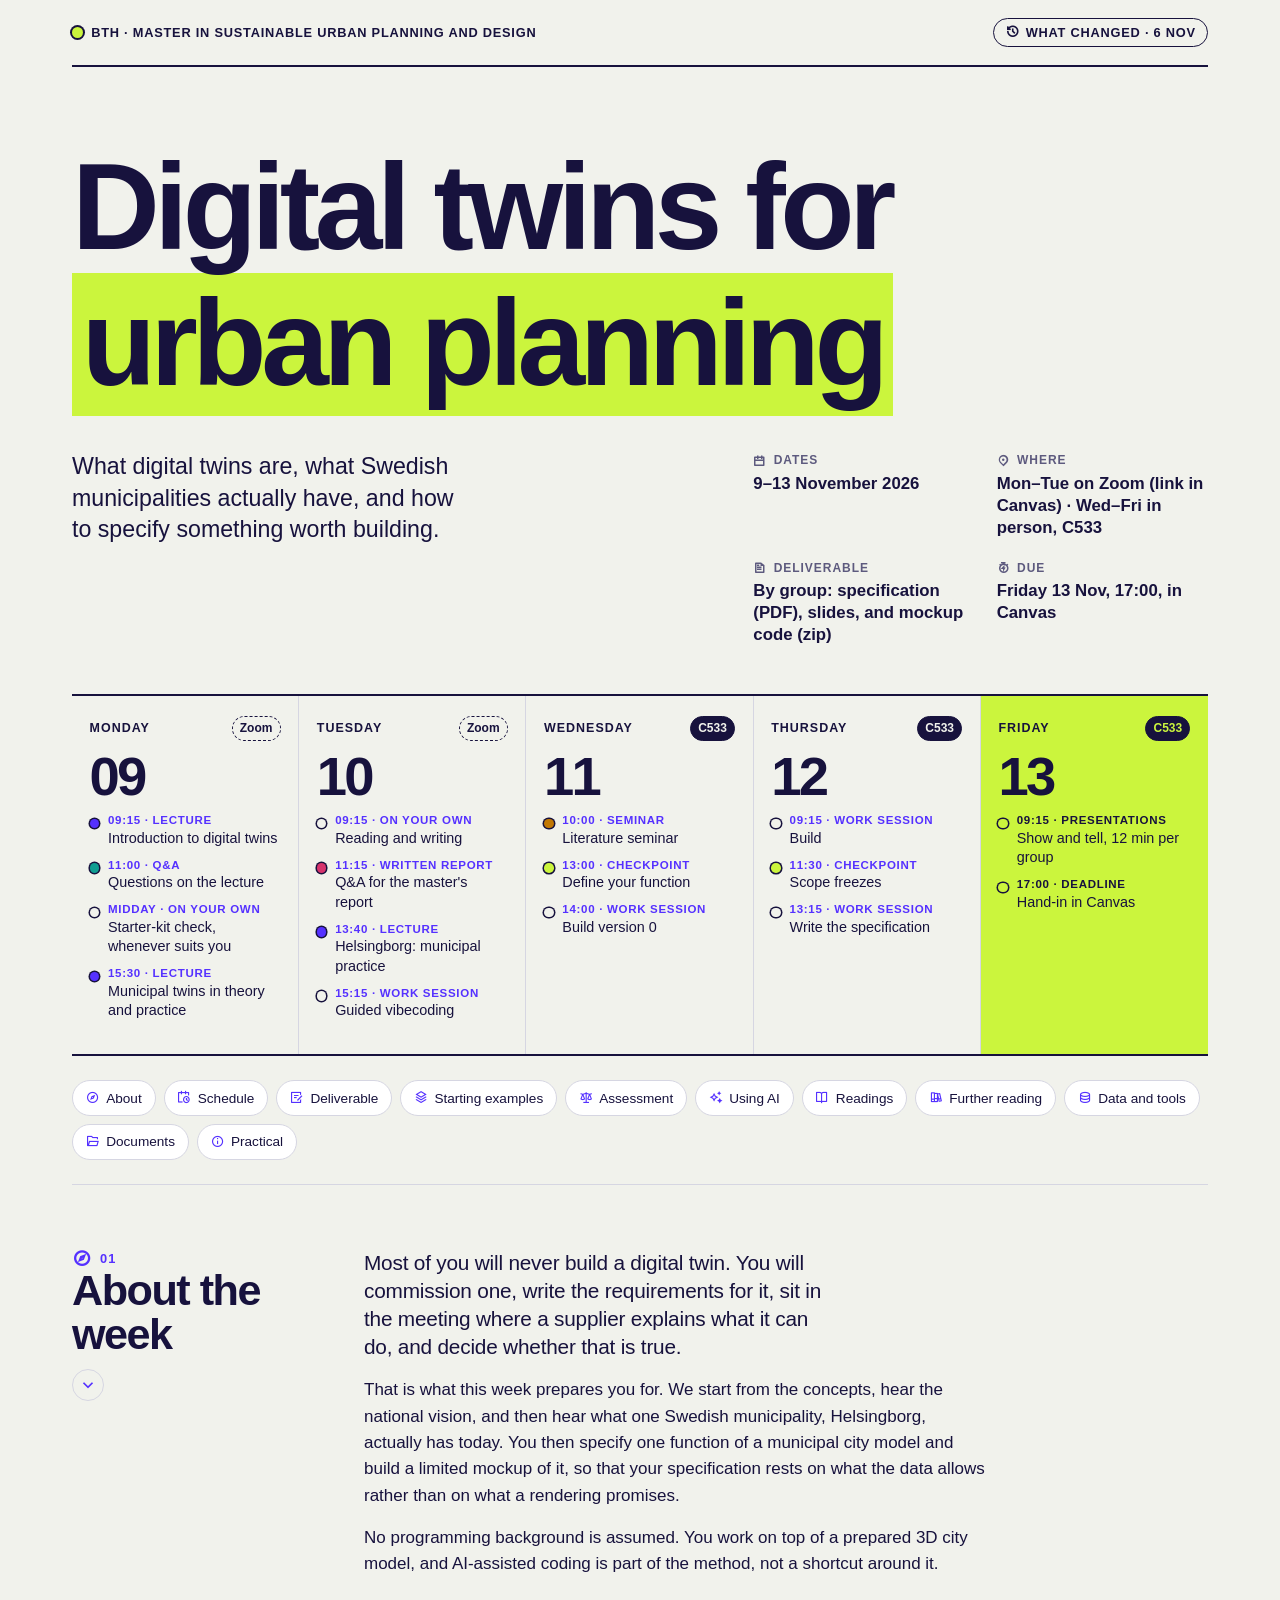
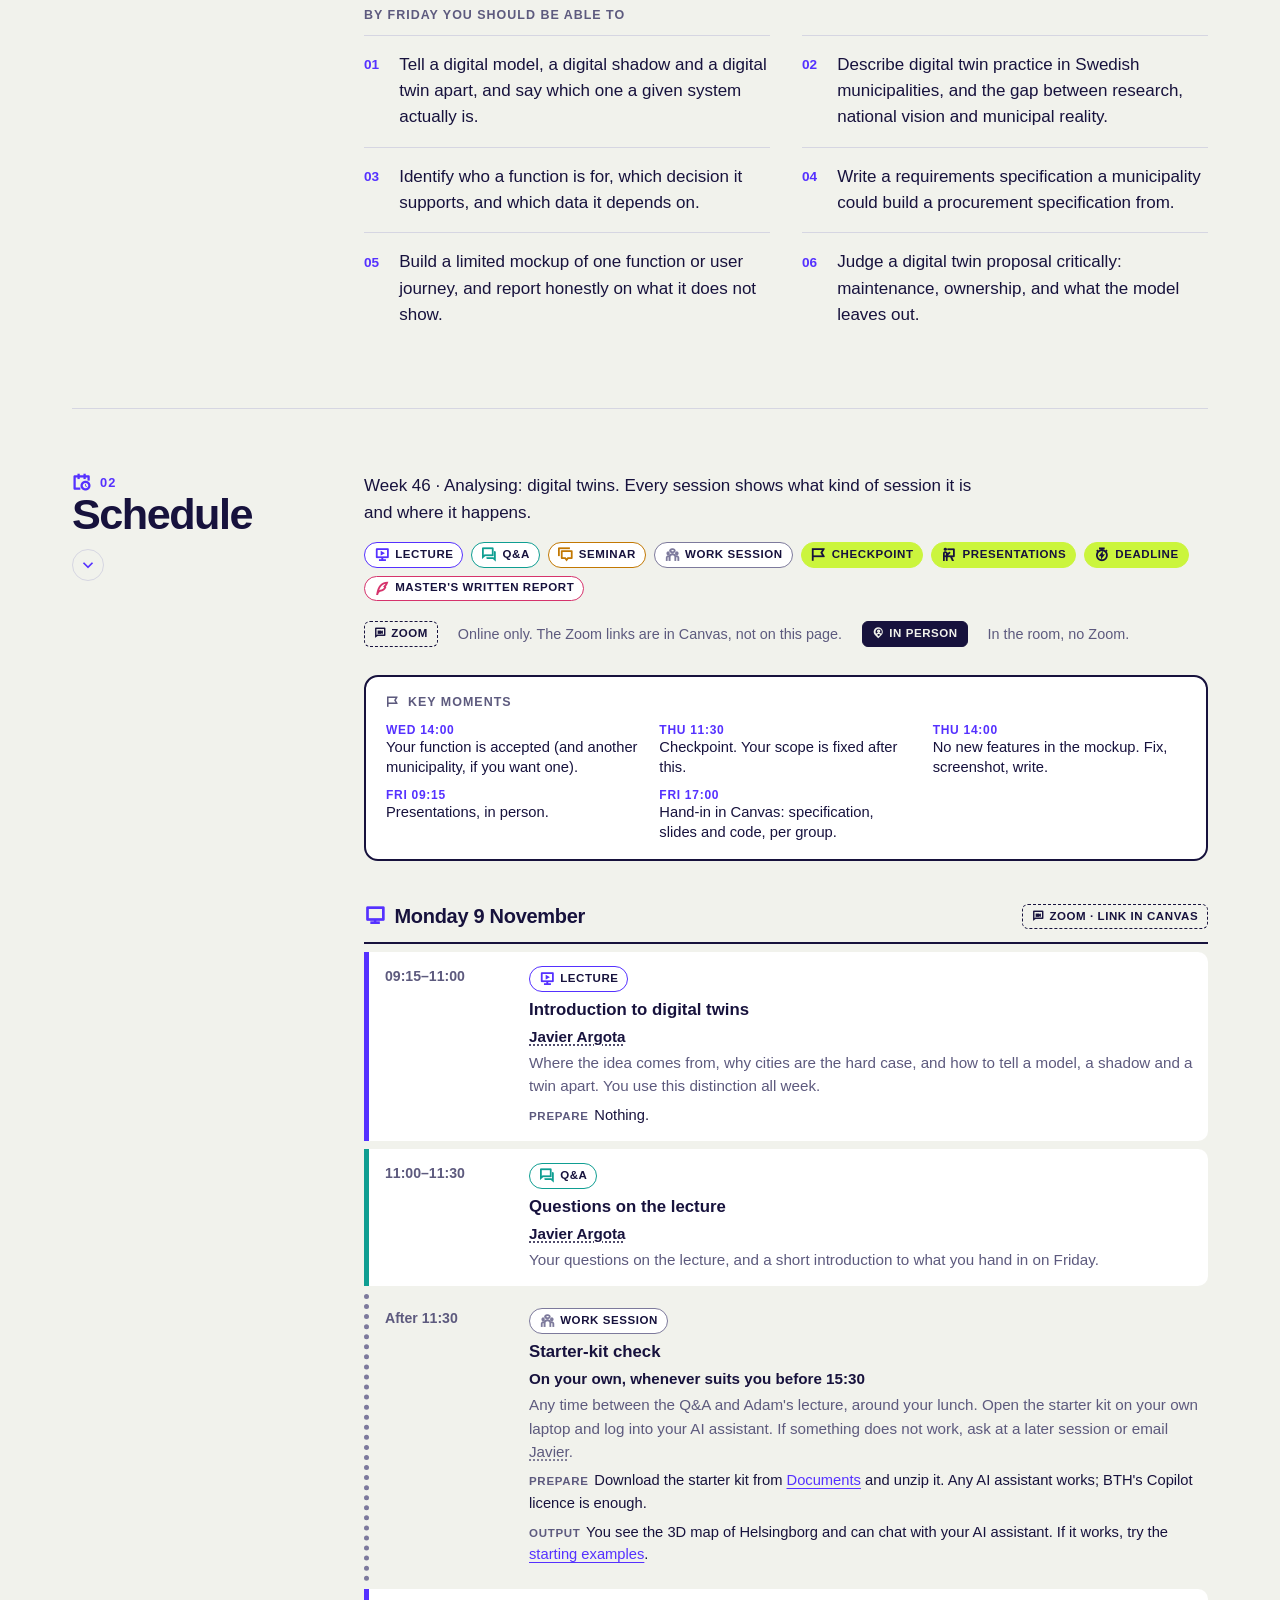
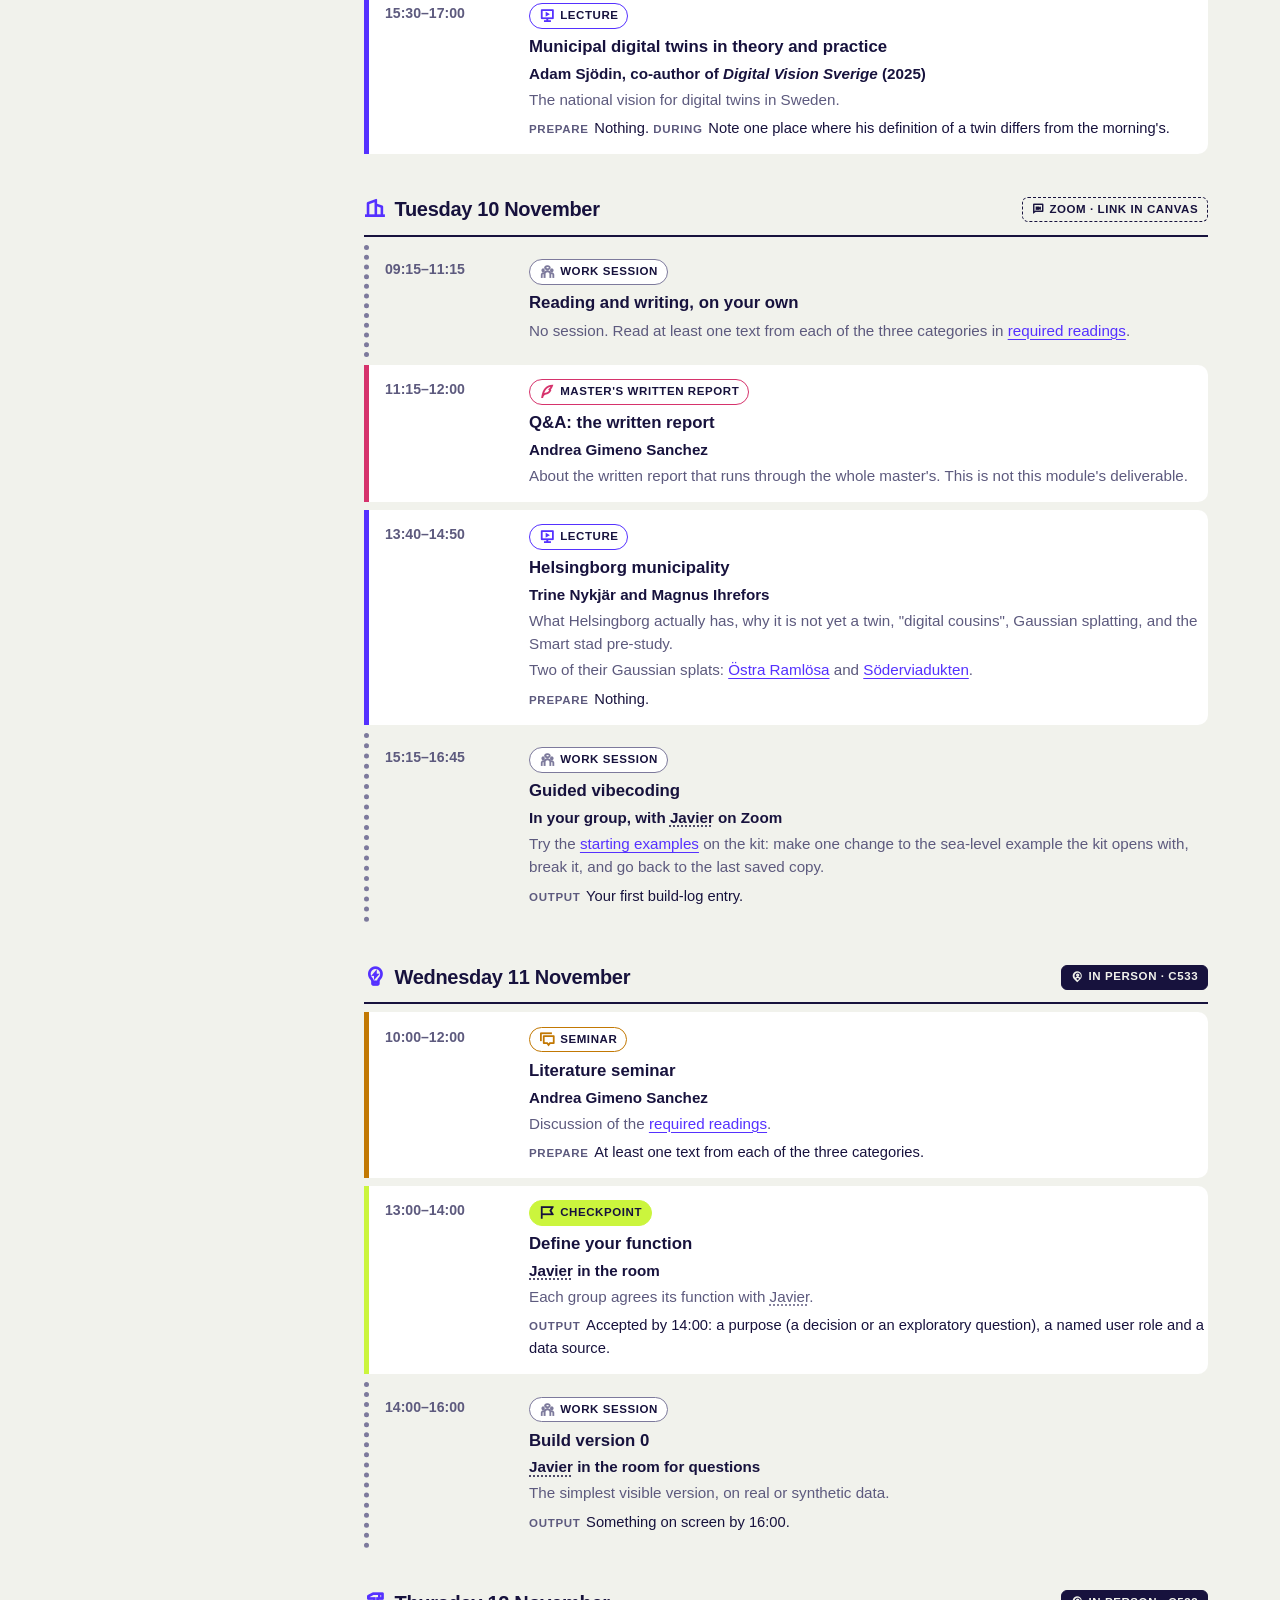
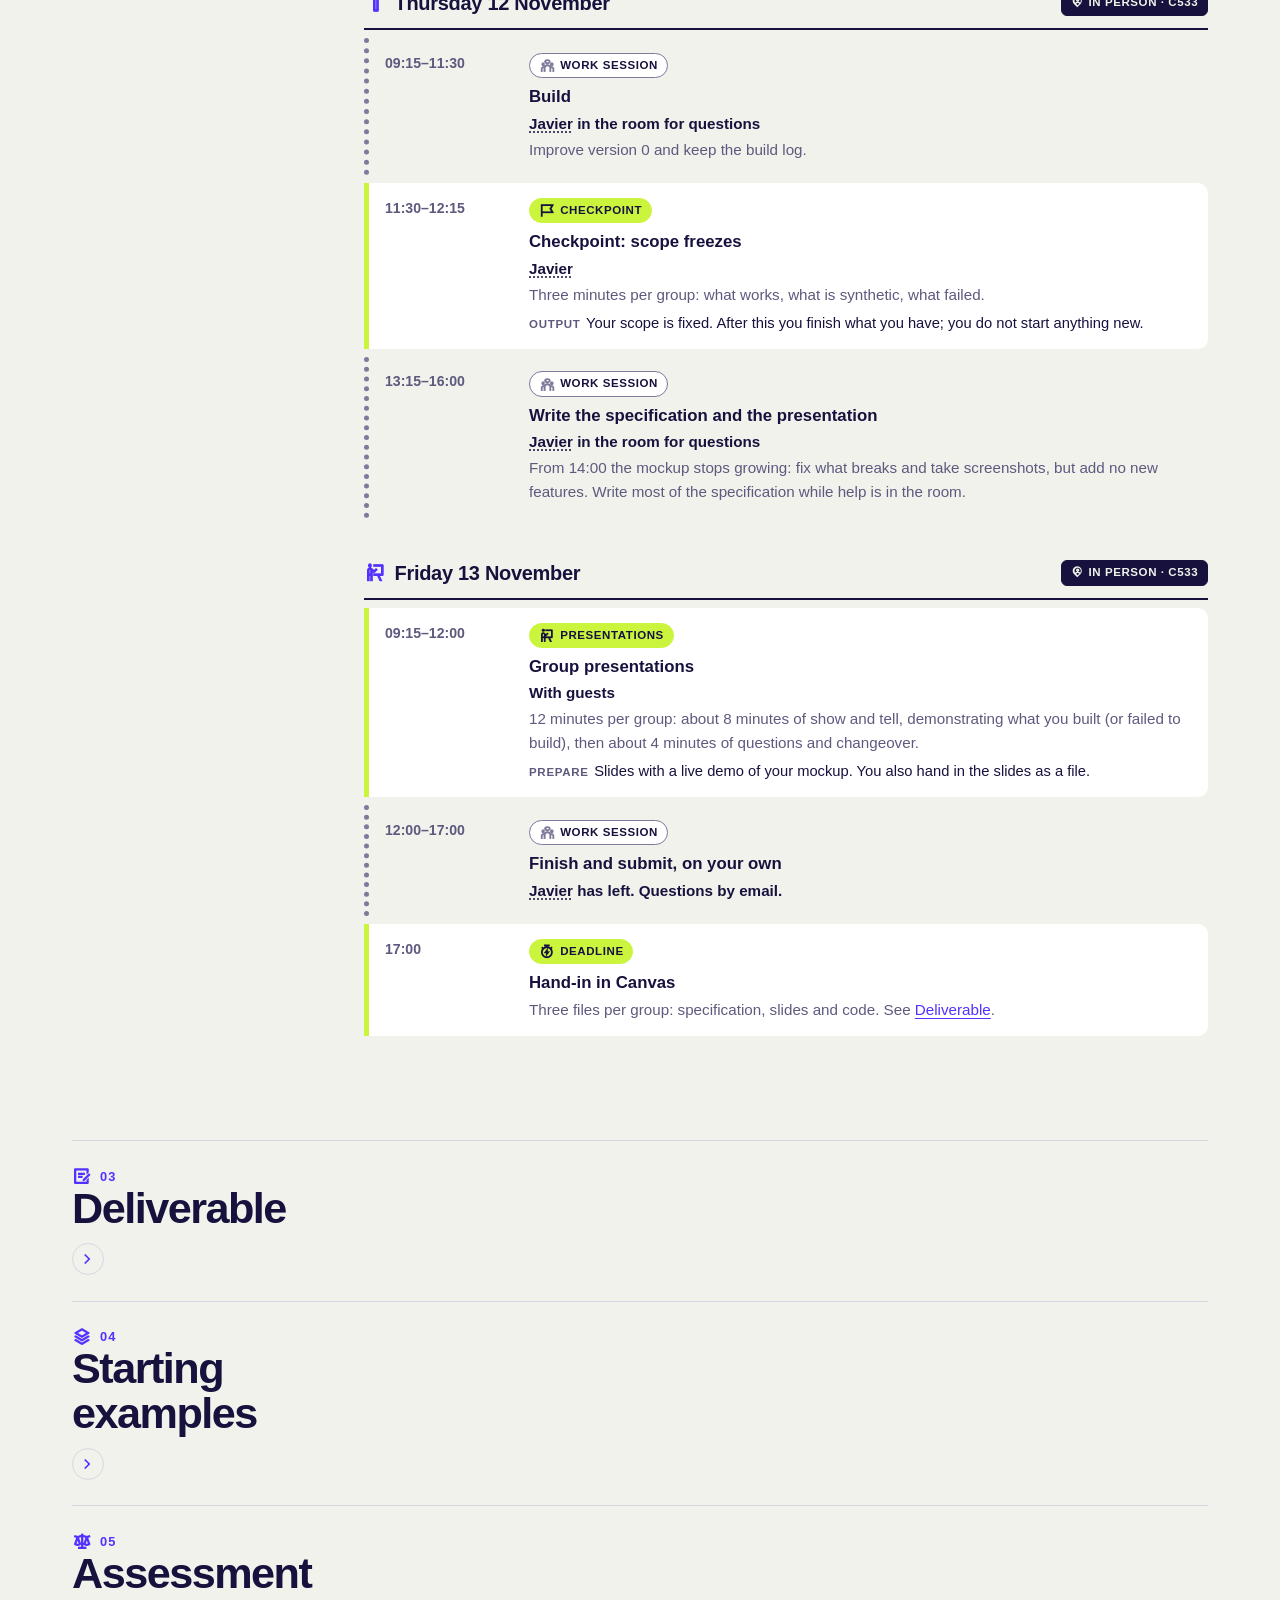
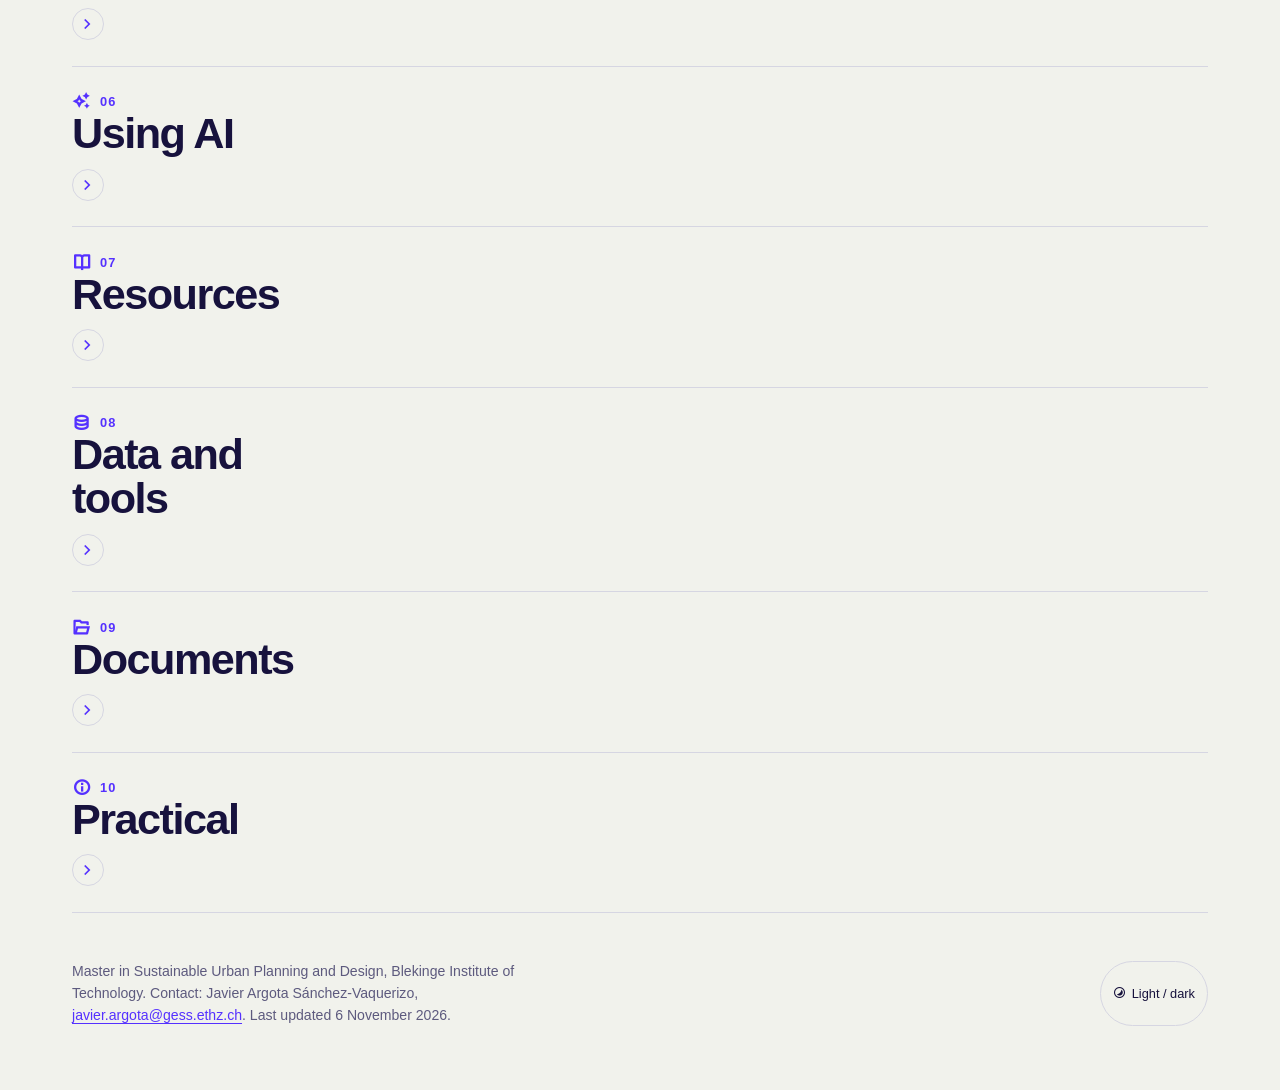
==== commit e29abbbc: "Collapsible sections, mockup reframe, share card, requirement specification wording" ====
--- a/index.html
+++ b/index.html
@@ -235,6 +235,10 @@
 .note p{margin:0 0 .5rem}.note p:last-child{margin:0}
 .note.lime{background:var(--lime);color:var(--on-lime)}
 .note.lime i{color:var(--on-lime)}
+.note.report{background:color-mix(in srgb,var(--c-report) 16%,var(--surface));border-left:5px solid var(--c-report)}
+.note.report i{color:var(--c-report)}
+a.person{color:inherit;text-decoration:underline dotted;text-underline-offset:3px}
+a.person:hover{color:var(--violet)}
 .tbc{font-size:.68rem;font-weight:700;letter-spacing:.06em;text-transform:uppercase;color:var(--violet);border:1px dashed currentColor;padding:.08rem .4rem;border-radius:99px;white-space:nowrap;vertical-align:.12em}
 
 /* ---------- ecosystem ---------- */
@@ -321,7 +325,7 @@
       <ul>
         <li>Schedule now follows BTH's official timetable. Monday and Tuesday are on Zoom (links in Canvas); Wednesday to Friday are in person in C533.</li>
         <li>Each session is marked by type: lecture, Q&amp;A, seminar, work session, checkpoint, presentation or deadline.</li>
-        <li>Starter-kit check moved to Monday 11:30, done on your own.</li>
+        <li>Starter-kit check moved to Monday, between the two lectures, done on your own whenever suits you.</li>
         <li>New: Tuesday 11:15, Q&amp;A on the master's written report with Andrea Gimeno Sanchez. Literature seminar moved to Wednesday 10:00–12:00.</li>
         <li>Deliverable: three files in Canvas: the specification PDF (max 8 pages, annexes not counted), the presentation slides, and a zip with the code. Grading weights added.</li>
         <li>Presentations: 12 minutes per group, in person.</li>
@@ -354,7 +358,7 @@
     <ul>
       <li class="t-lecture"><span><b>09:15 · Lecture</b>Introduction to digital twins</span></li>
       <li class="t-qa"><span><b>11:00 · Q&amp;A</b>Questions on the lecture</span></li>
-      <li class="t-work"><span><b>11:30 · On your own</b>Starter-kit check</span></li>
+      <li class="t-work"><span><b>Midday · On your own</b>Starter-kit check, whenever suits you</span></li>
       <li class="t-lecture"><span><b>15:30 · Lecture</b>Municipal twins in theory and practice</span></li>
     </ul>
   </div>
@@ -450,9 +454,9 @@
 
     <div class="sched-day">
       <div class="day-banner"><h3><i class="ri-computer-line"></i>Monday 9 November</h3><span class="mode zoom"><i class="ri-video-chat-line"></i>Zoom · link in Canvas</span></div>
-      <div class="slot t-lecture"><p class="slot-when">09:15–11:00</p><div class="slot-what"><div class="slot-tags"><span class="type t-lecture"><i class="ri-slideshow-3-line"></i>Lecture</span></div><b>Introduction to digital twins</b><span class="who">Javier Argota</span><span>Where the idea comes from, why cities are the hard case, and how to tell a model, a shadow and a twin apart. You use this distinction all week.</span><span class="po"><em>Prepare</em>Nothing.</span></div></div>
-      <div class="slot t-qa"><p class="slot-when">11:00–11:30</p><div class="slot-what"><div class="slot-tags"><span class="type t-qa"><i class="ri-question-answer-line"></i>Q&amp;A</span></div><b>Questions on the lecture</b><span class="who">Javier Argota</span><span>Your questions on the lecture, and a short introduction to what you hand in on Friday.</span></div></div>
-      <div class="slot t-work"><p class="slot-when">11:30–12:00</p><div class="slot-what"><div class="slot-tags"><span class="type t-work"><i class="ri-team-line"></i>Work session</span></div><b>Starter-kit check</b><span class="who">On your own</span><span>Open the starter kit on your own laptop and log into your AI assistant. If something does not work, ask at a later session or email Javier.</span><span class="po"><em>Prepare</em>Download the starter kit from <a href="#documents">Documents</a> and unzip it. Any AI assistant works; BTH's Copilot licence is enough.</span><span class="po"><em>Output</em>You see the 3D map of Helsingborg and can chat with your AI assistant. If it works, try the <a href="#options">starting examples</a>.</span></div></div>
+      <div class="slot t-lecture"><p class="slot-when">09:15–11:00</p><div class="slot-what"><div class="slot-tags"><span class="type t-lecture"><i class="ri-slideshow-3-line"></i>Lecture</span></div><b>Introduction to digital twins</b><span class="who"><a class="person" href="#contact">Javier Argota</a></span><span>Where the idea comes from, why cities are the hard case, and how to tell a model, a shadow and a twin apart. You use this distinction all week.</span><span class="po"><em>Prepare</em>Nothing.</span></div></div>
+      <div class="slot t-qa"><p class="slot-when">11:00–11:30</p><div class="slot-what"><div class="slot-tags"><span class="type t-qa"><i class="ri-question-answer-line"></i>Q&amp;A</span></div><b>Questions on the lecture</b><span class="who"><a class="person" href="#contact">Javier Argota</a></span><span>Your questions on the lecture, and a short introduction to what you hand in on Friday.</span></div></div>
+      <div class="slot t-work"><p class="slot-when">After 11:30</p><div class="slot-what"><div class="slot-tags"><span class="type t-work"><i class="ri-team-line"></i>Work session</span></div><b>Starter-kit check</b><span class="who">On your own, whenever suits you before 15:30</span><span>Any time between the Q&amp;A and Adam's lecture, around your lunch. Open the starter kit on your own laptop and log into your AI assistant. If something does not work, ask at a later session or email <a class="person" href="#contact">Javier</a>.</span><span class="po"><em>Prepare</em>Download the starter kit from <a href="#documents">Documents</a> and unzip it. Any AI assistant works; BTH's Copilot licence is enough.</span><span class="po"><em>Output</em>You see the 3D map of Helsingborg and can chat with your AI assistant. If it works, try the <a href="#options">starting examples</a>.</span></div></div>
       <div class="slot t-lecture"><p class="slot-when">15:30–17:00</p><div class="slot-what"><div class="slot-tags"><span class="type t-lecture"><i class="ri-slideshow-3-line"></i>Lecture</span></div><b>Municipal digital twins in theory and practice</b><span class="who">Adam Sjödin, co-author of <i>Digital Vision Sverige</i> (2025)</span><span>The national vision for digital twins in Sweden.</span><span class="po"><em>Prepare</em>Nothing. <em>During</em>Note one place where his definition of a twin differs from the morning's.</span></div></div>
     </div>
 
@@ -460,28 +464,28 @@
       <div class="day-banner"><h3><i class="ri-building-2-line"></i>Tuesday 10 November</h3><span class="mode zoom"><i class="ri-video-chat-line"></i>Zoom · link in Canvas</span></div>
       <div class="slot t-work"><p class="slot-when">09:15–11:15</p><div class="slot-what"><div class="slot-tags"><span class="type t-work"><i class="ri-team-line"></i>Work session</span></div><b>Reading and writing, on your own</b><span>No session. Read at least one text from each of the three categories in <a href="#readings">required readings</a>.</span></div></div>
       <div class="slot t-report"><p class="slot-when">11:15–12:00</p><div class="slot-what"><div class="slot-tags"><span class="type t-report"><i class="ri-quill-pen-line"></i>Master's written report</span></div><b>Q&amp;A: the written report</b><span class="who">Andrea Gimeno Sanchez</span><span>About the written report that runs through the whole master's. This is not this module's deliverable.</span></div></div>
-      <div class="slot t-lecture"><p class="slot-when">13:40–14:50</p><div class="slot-what"><div class="slot-tags"><span class="type t-lecture"><i class="ri-slideshow-3-line"></i>Lecture</span></div><b>Helsingborg municipality</b><span class="who">Trine Nykjär and Magnus Ihrefors</span><span>What Helsingborg actually has, why it is not yet a twin, "digital cousins", Gaussian splatting, and the Smart stad pre-study.</span><span>Two of their Gaussian splats: <a href="https://kartor.helsingborg.se/gaussionsplat/HFYzqlZQWzH36meQUSxi9Q/">Östra Ramlösa</a> and <a href="https://kartor.helsingborg.se/gaussionsplat/hmNKJWQTzb6tK7H0a71GnA/">Söderviadukten</a>.</span><span class="po"><em>Prepare</em>Nothing.</span></div></div>
-      <div class="slot t-work"><p class="slot-when">15:15–16:45</p><div class="slot-what"><div class="slot-tags"><span class="type t-work"><i class="ri-team-line"></i>Work session</span></div><b>Guided vibecoding</b><span class="who">In your group, with Javier on Zoom</span><span>Try the <a href="#options">starting examples</a> on the kit: make one change to the sea-level example the kit opens with, break it, and go back to the last saved copy.</span><span class="po"><em>Output</em>Your first build-log entry.</span></div></div>
+      <div class="slot t-lecture"><p class="slot-when">13:40–14:50</p><div class="slot-what"><div class="slot-tags"><span class="type t-lecture"><i class="ri-slideshow-3-line"></i>Lecture</span></div><b>Helsingborg municipality</b><span class="who">Trine Nykjär and Magnus Ihrefors</span><span>What Helsingborg actually has, why it is not yet a twin, "digital cousins", Gaussian splatting, and the Smart stad pre-study.</span><span>Two of their Gaussian splats: <a href="https://kartor.helsingborg.se/gaussionsplat/HFYzqlZQWzH36meQUSxi9Q/" target="_blank" rel="noopener">Östra Ramlösa</a> and <a href="https://kartor.helsingborg.se/gaussionsplat/hmNKJWQTzb6tK7H0a71GnA/" target="_blank" rel="noopener">Söderviadukten</a>.</span><span class="po"><em>Prepare</em>Nothing.</span></div></div>
+      <div class="slot t-work"><p class="slot-when">15:15–16:45</p><div class="slot-what"><div class="slot-tags"><span class="type t-work"><i class="ri-team-line"></i>Work session</span></div><b>Guided vibecoding</b><span class="who">In your group, with <a class="person" href="#contact">Javier</a> on Zoom</span><span>Try the <a href="#options">starting examples</a> on the kit: make one change to the sea-level example the kit opens with, break it, and go back to the last saved copy.</span><span class="po"><em>Output</em>Your first build-log entry.</span></div></div>
     </div>
 
     <div class="sched-day">
       <div class="day-banner"><h3><i class="ri-lightbulb-flash-line"></i>Wednesday 11 November</h3><span class="mode room"><i class="ri-map-pin-user-line"></i>In person · C533</span></div>
       <div class="slot t-seminar"><p class="slot-when">10:00–12:00</p><div class="slot-what"><div class="slot-tags"><span class="type t-seminar"><i class="ri-discuss-line"></i>Seminar</span></div><b>Literature seminar</b><span class="who">Andrea Gimeno Sanchez</span><span>Discussion of the <a href="#readings">required readings</a>.</span><span class="po"><em>Prepare</em>At least one text from each of the three categories.</span></div></div>
-      <div class="slot t-check"><p class="slot-when">13:00–14:00</p><div class="slot-what"><div class="slot-tags"><span class="type t-check"><i class="ri-flag-2-line"></i>Checkpoint</span></div><b>Define your function</b><span class="who">Javier in the room</span><span>Each group agrees its function with Javier.</span><span class="po"><em>Output</em>Accepted by 14:00: a purpose (a decision or an exploratory question), a named user role and a data source.</span></div></div>
-      <div class="slot t-work"><p class="slot-when">14:00–16:00</p><div class="slot-what"><div class="slot-tags"><span class="type t-work"><i class="ri-team-line"></i>Work session</span></div><b>Build version 0</b><span class="who">Javier in the room for questions</span><span>The simplest visible version, on real or synthetic data.</span><span class="po"><em>Output</em>Something on screen by 16:00.</span></div></div>
+      <div class="slot t-check"><p class="slot-when">13:00–14:00</p><div class="slot-what"><div class="slot-tags"><span class="type t-check"><i class="ri-flag-2-line"></i>Checkpoint</span></div><b>Define your function</b><span class="who"><a class="person" href="#contact">Javier</a> in the room</span><span>Each group agrees its function with <a class="person" href="#contact">Javier</a>.</span><span class="po"><em>Output</em>Accepted by 14:00: a purpose (a decision or an exploratory question), a named user role and a data source.</span></div></div>
+      <div class="slot t-work"><p class="slot-when">14:00–16:00</p><div class="slot-what"><div class="slot-tags"><span class="type t-work"><i class="ri-team-line"></i>Work session</span></div><b>Build version 0</b><span class="who"><a class="person" href="#contact">Javier</a> in the room for questions</span><span>The simplest visible version, on real or synthetic data.</span><span class="po"><em>Output</em>Something on screen by 16:00.</span></div></div>
     </div>
 
     <div class="sched-day">
       <div class="day-banner"><h3><i class="ri-hammer-line"></i>Thursday 12 November</h3><span class="mode room"><i class="ri-map-pin-user-line"></i>In person · C533</span></div>
-      <div class="slot t-work"><p class="slot-when">09:15–11:30</p><div class="slot-what"><div class="slot-tags"><span class="type t-work"><i class="ri-team-line"></i>Work session</span></div><b>Build</b><span class="who">Javier in the room for questions</span><span>Improve version 0 and keep the build log.</span></div></div>
-      <div class="slot t-check"><p class="slot-when">11:30–12:15</p><div class="slot-what"><div class="slot-tags"><span class="type t-check"><i class="ri-flag-2-line"></i>Checkpoint</span></div><b>Checkpoint: scope freezes</b><span class="who">Javier</span><span>Three minutes per group: what works, what is synthetic, what failed.</span><span class="po"><em>Output</em>Your scope is fixed. After this you finish what you have; you do not start anything new.</span></div></div>
-      <div class="slot t-work"><p class="slot-when">13:15–16:00</p><div class="slot-what"><div class="slot-tags"><span class="type t-work"><i class="ri-team-line"></i>Work session</span></div><b>Write the specification and the presentation</b><span class="who">Javier in the room for questions</span><span>From 14:00 the mockup stops growing: fix what breaks and take screenshots, but add no new features. Write most of the specification while help is in the room.</span></div></div>
+      <div class="slot t-work"><p class="slot-when">09:15–11:30</p><div class="slot-what"><div class="slot-tags"><span class="type t-work"><i class="ri-team-line"></i>Work session</span></div><b>Build</b><span class="who"><a class="person" href="#contact">Javier</a> in the room for questions</span><span>Improve version 0 and keep the build log.</span></div></div>
+      <div class="slot t-check"><p class="slot-when">11:30–12:15</p><div class="slot-what"><div class="slot-tags"><span class="type t-check"><i class="ri-flag-2-line"></i>Checkpoint</span></div><b>Checkpoint: scope freezes</b><span class="who"><a class="person" href="#contact">Javier</a></span><span>Three minutes per group: what works, what is synthetic, what failed.</span><span class="po"><em>Output</em>Your scope is fixed. After this you finish what you have; you do not start anything new.</span></div></div>
+      <div class="slot t-work"><p class="slot-when">13:15–16:00</p><div class="slot-what"><div class="slot-tags"><span class="type t-work"><i class="ri-team-line"></i>Work session</span></div><b>Write the specification and the presentation</b><span class="who"><a class="person" href="#contact">Javier</a> in the room for questions</span><span>From 14:00 the mockup stops growing: fix what breaks and take screenshots, but add no new features. Write most of the specification while help is in the room.</span></div></div>
     </div>
 
     <div class="sched-day">
       <div class="day-banner"><h3><i class="ri-presentation-line"></i>Friday 13 November</h3><span class="mode room"><i class="ri-map-pin-user-line"></i>In person · C533</span></div>
       <div class="slot t-present"><p class="slot-when">09:15–12:00</p><div class="slot-what"><div class="slot-tags"><span class="type t-present"><i class="ri-presentation-line"></i>Presentations</span></div><b>Group presentations</b><span class="who">With guests</span><span>12 minutes per group: about 8 minutes of show and tell, demonstrating what you built (or failed to build), then about 4 minutes of questions and changeover.</span><span class="po"><em>Prepare</em>Slides with a live demo of your mockup. You also hand in the slides as a file.</span></div></div>
-      <div class="slot t-work"><p class="slot-when">12:00–17:00</p><div class="slot-what"><div class="slot-tags"><span class="type t-work"><i class="ri-team-line"></i>Work session</span></div><b>Finish and submit, on your own</b><span class="who">Javier has left. Questions by email.</span></div></div>
+      <div class="slot t-work"><p class="slot-when">12:00–17:00</p><div class="slot-what"><div class="slot-tags"><span class="type t-work"><i class="ri-team-line"></i>Work session</span></div><b>Finish and submit, on your own</b><span class="who"><a class="person" href="#contact">Javier</a> has left. Questions by email.</span></div></div>
       <div class="slot t-deadline"><p class="slot-when">17:00</p><div class="slot-what"><div class="slot-tags"><span class="type t-deadline"><i class="ri-timer-flash-line"></i>Deadline</span></div><b>Hand-in in Canvas</b><span>Three files per group: specification, slides and code. See <a href="#deliverable">Deliverable</a>.</span></div></div>
     </div>
 
@@ -493,7 +497,7 @@
   <div class="sec-head"><div class="sec-num"><i class="ri-draft-line"></i>03</div><h2>Deliverable</h2></div>
   <div class="sec-body">
     <p class="lede">Your group hands in a requirements specification (<i>kravspecifikation</i>) and the mockup that illustrates it, and presents both on Friday. Everything is done in your group.</p>
-    <div class="note"><i class="ri-quill-pen-line"></i><p><b>Not the written report.</b> The written report that Andrea introduces on Tuesday is a separate assignment for the whole master's. This page is only about this module's deliverable.</p></div>
+    <div class="note report"><i class="ri-quill-pen-line"></i><p><b>Not the written report.</b> The written report that Andrea introduces on Tuesday is a separate assignment for the whole master's. This page is only about this module's deliverable.</p></div>
 
     <h3><i class="ri-inbox-archive-line"></i>What you hand in</h3>
     <ol class="files">
@@ -635,13 +639,13 @@
         <div class="flip-inner">
           <div class="face front">
             <span class="badge">1 · Concept</span>
-            <p class="ref">Batty, M. (2024). <a href="https://doi.org/10.1038/s43588-024-00606-7">Digital twins in city planning</a>. <i>Nature Computational Science, 4</i>(3), 192–199. <a href="https://discovery.ucl.ac.uk/id/eprint/10190386/">Free author version</a></p>
+            <p class="ref">Batty, M. (2024). <a href="https://doi.org/10.1038/s43588-024-00606-7" target="_blank" rel="noopener">Digital twins in city planning</a>. <i>Nature Computational Science, 4</i>(3), 192–199. <a href="https://discovery.ucl.ac.uk/id/eprint/10190386/" target="_blank" rel="noopener">Free author version</a></p>
             <p class="guide">Short, written by an urbanist for planners. Read it for where twins help planning and where the idea breaks down.</p>
             <button type="button" class="flip-btn" aria-expanded="false"><i class="ri-arrow-left-right-line"></i>Want something crisper and more technical, but not applied to cities?</button>
           </div>
           <div class="face back">
             <span class="badge alt">1 · Concept, crisper</span>
-            <p class="ref">Wright, L., &amp; Davidson, S. (2020). <a href="https://doi.org/10.1186/s40323-020-00147-4">How to tell the difference between a model and a digital twin</a>. <i>Advanced Modeling and Simulation in Engineering Sciences, 7</i>, 13.</p>
+            <p class="ref">Wright, L., &amp; Davidson, S. (2020). <a href="https://doi.org/10.1186/s40323-020-00147-4" target="_blank" rel="noopener">How to tell the difference between a model and a digital twin</a>. <i>Advanced Modeling and Simulation in Engineering Sciences, 7</i>, 13.</p>
             <p class="trade"><b>You gain</b> a sharp test: a twin is a model, plus data that keeps changing, plus a way to update the model from that data. Without that link it is just a model. <b>You lose</b> the city: the examples come from engineering.</p>
             <button type="button" class="flip-btn" aria-expanded="true"><i class="ri-arrow-go-back-line"></i>Back to the planner's version</button>
           </div>
@@ -652,13 +656,13 @@
         <div class="flip-inner">
           <div class="face front">
             <span class="badge">2 · Practice</span>
-            <p class="ref">Kruse, E. N., Nielsen, T. T., &amp; de Neergaard, M. (2026). <a href="https://doi.org/10.1007/s43762-026-00299-w">From epistemic promises to real world practices: The ongoing becoming of 3D models and urban digital twins in municipal planning</a>. <i>Computational Urban Science, 6</i>, 62.</p>
+            <p class="ref">Kruse, E. N., Nielsen, T. T., &amp; de Neergaard, M. (2026). <a href="https://doi.org/10.1007/s43762-026-00299-w" target="_blank" rel="noopener">From epistemic promises to real world practices: The ongoing becoming of 3D models and urban digital twins in municipal planning</a>. <i>Computational Urban Science, 6</i>, 62.</p>
             <p class="guide">Two Swedish and one Danish municipality, followed over time. Skim the theory and read the cases.</p>
             <button type="button" class="flip-btn" aria-expanded="false"><i class="ri-arrow-left-right-line"></i>Want something easier to read, but not in Sweden?</button>
           </div>
           <div class="face back">
             <span class="badge alt">2 · Practice, easier</span>
-            <p class="ref">Herzog, R. H. (2025). <a href="https://doi.org/10.1080/09654313.2025.2582582">Towards hyperreal planning? Surveying practical uses of digital models and simulations in Hamburg's public administration</a>. <i>European Planning Studies, 34</i>(3), 603–623.</p>
+            <p class="ref">Herzog, R. H. (2025). <a href="https://doi.org/10.1080/09654313.2025.2582582" target="_blank" rel="noopener">Towards hyperreal planning? Surveying practical uses of digital models and simulations in Hamburg's public administration</a>. <i>European Planning Studies, 34</i>(3), 603–623.</p>
             <p class="trade"><b>You gain</b> plain planning language and a survey of what one administration actually uses. <b>You lose</b> the Swedish cases, which tie in with Tuesday.</p>
             <button type="button" class="flip-btn" aria-expanded="true"><i class="ri-arrow-go-back-line"></i>Back to the Swedish cases</button>
           </div>
@@ -669,13 +673,13 @@
         <div class="flip-inner">
           <div class="face front">
             <span class="badge">3 · Critique</span>
-            <p class="ref">de Wilde de Ligny, S., van Geldere, S., Schäfer, M. T., &amp; Meijer, A. J. (2025). <a href="https://doi.org/10.1177/14614448251338290">There is no such thing as a digital twin</a>. <i>New Media &amp; Society, 27</i>(8), 4420–4442.</p>
+            <p class="ref">de Wilde de Ligny, S., van Geldere, S., Schäfer, M. T., &amp; Meijer, A. J. (2025). <a href="https://doi.org/10.1177/14614448251338290" target="_blank" rel="noopener">There is no such thing as a digital twin</a>. <i>New Media &amp; Society, 27</i>(8), 4420–4442.</p>
             <p class="guide">Three years inside Dutch local government. The theory is dense: go straight to the findings.</p>
             <button type="button" class="flip-btn" aria-expanded="false"><i class="ri-arrow-left-right-line"></i>Want something easier to read, but without fieldwork?</button>
           </div>
           <div class="face back">
             <span class="badge alt">3 · Critique, easier</span>
-            <p class="ref">Mattern, S. (2017). <a href="https://doi.org/10.22269/170207">A city is not a computer</a>. <i>Places Journal</i>.</p>
+            <p class="ref">Mattern, S. (2017). <a href="https://doi.org/10.22269/170207" target="_blank" rel="noopener">A city is not a computer</a>. <i>Places Journal</i>.</p>
             <p class="trade"><b>You gain</b> a readable essay written for designers. <b>You lose</b> the fieldwork: it argues about smart cities in general, while Wednesday asks what governments actually did.</p>
             <button type="button" class="flip-btn" aria-expanded="true"><i class="ri-arrow-go-back-line"></i>Back to the fieldwork</button>
           </div>
@@ -690,13 +694,13 @@
     <details class="reading">
       <summary><i class="ri-git-branch-line"></i>Definitions: model, shadow, twin<span class="count">7</span><i class="ri-add-line chev"></i></summary>
       <ul class="refs">
-        <li>Kritzinger, W., Karner, M., Traar, G., Henjes, J., &amp; Sihn, W. (2018). <a href="https://doi.org/10.1016/j.ifacol.2018.08.474">Digital twin in manufacturing: A categorical literature review and classification</a>. <i>IFAC-PapersOnLine, 51</i>(11), 1016–1022.<span class="oa">OA</span><span class="why">The source of the model, shadow and twin categories used in the Monday lecture.</span></li>
-        <li>Batty, M. (2018). <a href="https://doi.org/10.1177/2399808318796416">Digital twins</a>. <i>Environment and Planning B, 45</i>(5), 817–820.<span class="why">Three pages that brought the term to cities, and show how loose it became there.</span></li>
-        <li>Batty, M. (2024). <a href="https://doi.org/10.1038/s43588-024-00606-7">Digital twins in city planning</a>. <i>Nature Computational Science, 4</i>(3), 192–199. <a href="https://discovery.ucl.ac.uk/id/eprint/10190386/">Author version</a><span class="oa">OA</span></li>
-        <li>Masoumi, H., Shirowzhan, S., Eskandarpour, P., &amp; Pettit, C. J. (2023). <a href="https://doi.org/10.1080/20964471.2022.2160156">City digital twins: Their maturity level and differentiation from 3D city models</a>. <i>Big Earth Data, 7</i>(1), 1–36.<span class="oa">OA</span><span class="why">Directly asks whether a 3D city model is a twin.</span></li>
-        <li>Bonin, O., &amp; Frankhauser, P. (2025). <a href="https://doi.org/10.1177/23998083251318474">Digital twins versus simulation models and planning concepts</a>. <i>Environment and Planning B, 53</i>(4), 856–871.</li>
-        <li>Abdelrahman, M., Macatulad, E., Lei, B., Quintana, M., Miller, C., &amp; Biljecki, F. (2025). <a href="https://doi.org/10.1016/j.buildenv.2025.112748">What is a digital twin anyway? Deriving the definition for the built environment from over 15,000 scientific publications</a>. <i>Building and Environment, 274</i>, 112748. <a href="https://arxiv.org/abs/2409.19005">Preprint</a><span class="why">Uses language models to compare definitions across the literature. A good case for asking what an AI-derived consensus might miss.</span></li>
-        <li>Ferré-Bigorra, J., Casals, M., &amp; Gangolells, M. (2022). <a href="https://doi.org/10.1016/j.cities.2022.103905">The adoption of urban digital twins</a>. <i>Cities, 131</i>, 103905.<span class="oa">OA</span></li>
+        <li>Kritzinger, W., Karner, M., Traar, G., Henjes, J., &amp; Sihn, W. (2018). <a href="https://doi.org/10.1016/j.ifacol.2018.08.474" target="_blank" rel="noopener">Digital twin in manufacturing: A categorical literature review and classification</a>. <i>IFAC-PapersOnLine, 51</i>(11), 1016–1022.<span class="oa">OA</span><span class="why">The source of the model, shadow and twin categories used in the Monday lecture.</span></li>
+        <li>Batty, M. (2018). <a href="https://doi.org/10.1177/2399808318796416" target="_blank" rel="noopener">Digital twins</a>. <i>Environment and Planning B, 45</i>(5), 817–820.<span class="why">Three pages that brought the term to cities, and show how loose it became there.</span></li>
+        <li>Batty, M. (2024). <a href="https://doi.org/10.1038/s43588-024-00606-7" target="_blank" rel="noopener">Digital twins in city planning</a>. <i>Nature Computational Science, 4</i>(3), 192–199. <a href="https://discovery.ucl.ac.uk/id/eprint/10190386/" target="_blank" rel="noopener">Author version</a><span class="oa">OA</span></li>
+        <li>Masoumi, H., Shirowzhan, S., Eskandarpour, P., &amp; Pettit, C. J. (2023). <a href="https://doi.org/10.1080/20964471.2022.2160156" target="_blank" rel="noopener">City digital twins: Their maturity level and differentiation from 3D city models</a>. <i>Big Earth Data, 7</i>(1), 1–36.<span class="oa">OA</span><span class="why">Directly asks whether a 3D city model is a twin.</span></li>
+        <li>Bonin, O., &amp; Frankhauser, P. (2025). <a href="https://doi.org/10.1177/23998083251318474" target="_blank" rel="noopener">Digital twins versus simulation models and planning concepts</a>. <i>Environment and Planning B, 53</i>(4), 856–871.</li>
+        <li>Abdelrahman, M., Macatulad, E., Lei, B., Quintana, M., Miller, C., &amp; Biljecki, F. (2025). <a href="https://doi.org/10.1016/j.buildenv.2025.112748" target="_blank" rel="noopener">What is a digital twin anyway? Deriving the definition for the built environment from over 15,000 scientific publications</a>. <i>Building and Environment, 274</i>, 112748. <a href="https://arxiv.org/abs/2409.19005" target="_blank" rel="noopener">Preprint</a><span class="why">Uses language models to compare definitions across the literature. A good case for asking what an AI-derived consensus might miss.</span></li>
+        <li>Ferré-Bigorra, J., Casals, M., &amp; Gangolells, M. (2022). <a href="https://doi.org/10.1016/j.cities.2022.103905" target="_blank" rel="noopener">The adoption of urban digital twins</a>. <i>Cities, 131</i>, 103905.<span class="oa">OA</span></li>
       </ul>
     </details>
 
@@ -704,21 +708,21 @@
       <summary><i class="ri-government-line"></i>Swedish vision and standards<span class="count">3</span><i class="ri-add-line chev"></i></summary>
       <ul class="refs">
         <li>Carlstedt et al. (2025). <i>Digital Vision Sverige: Nationell hubb för digitala tvillingar</i>. Smart Built Environment, RISE and Sweco. In Swedish.<span class="why">The report presented on Monday afternoon.</span></li>
-        <li>Uggla, M., Olsson, P.-O., Abdi, B., et al. (2023). <a href="https://doi.org/10.3390/ijgi12020047">Future Swedish 3D city models: Specifications, test data, and evaluation</a>. <i>ISPRS International Journal of Geo-Information, 12</i>(2), 47.<span class="oa">OA</span><span class="why">3CIM, the joint 3D city model specification of Stockholm, Göteborg and Malmö.</span></li>
-        <li>Eriksson, H., &amp; Harrie, L. (2021). <a href="https://doi.org/10.3390/ijgi10020055">Versioning of 3D city models for municipality applications</a>. <i>ISPRS International Journal of Geo-Information, 10</i>(2), 55.<span class="oa">OA</span><span class="why">Why municipal 3D models get rebuilt rather than updated.</span></li>
+        <li>Uggla, M., Olsson, P.-O., Abdi, B., et al. (2023). <a href="https://doi.org/10.3390/ijgi12020047" target="_blank" rel="noopener">Future Swedish 3D city models: Specifications, test data, and evaluation</a>. <i>ISPRS International Journal of Geo-Information, 12</i>(2), 47.<span class="oa">OA</span><span class="why">3CIM, the joint 3D city model specification of Stockholm, Göteborg and Malmö.</span></li>
+        <li>Eriksson, H., &amp; Harrie, L. (2021). <a href="https://doi.org/10.3390/ijgi10020055" target="_blank" rel="noopener">Versioning of 3D city models for municipality applications</a>. <i>ISPRS International Journal of Geo-Information, 10</i>(2), 55.<span class="oa">OA</span><span class="why">Why municipal 3D models get rebuilt rather than updated.</span></li>
       </ul>
     </details>
 
     <details class="reading">
       <summary><i class="ri-community-line"></i>Municipal practice in Sweden and beyond<span class="count">8</span><i class="ri-add-line chev"></i></summary>
       <ul class="refs">
-        <li>Herzog, R. H. (2025). <a href="https://doi.org/10.1080/09654313.2025.2582582">Towards hyperreal planning? Surveying practical uses of digital models and simulations in Hamburg's public administration</a>. <i>European Planning Studies, 34</i>(3), 603–623.<span class="oa">OA</span></li>
-        <li>Maiullari, D., Nägeli, C., Rudenå, A., et al. (2024). <a href="https://doi.org/10.1177/23998083241286030">Digital twin for supporting decision-making and stakeholder collaboration in urban decarbonization processes: A participatory development in Gothenburg</a>. <i>Environment and Planning B, 53</i>(4), 831–855.<span class="oa">OA</span></li>
-        <li>El Masry, A., &amp; Chronéer, D. (2026). <a href="https://doi.org/10.3390/buildings16061185">Digitalization in local government: A socio-technical case study of a city planning department in a Swedish municipality</a>. <i>Buildings, 16</i>(6), 1185.<span class="oa">OA</span></li>
-        <li>Axelsson, K., &amp; Granath, M. (2018). <a href="https://doi.org/10.1016/j.giq.2018.09.001">Stakeholders' stake and relation to smartness in smart city development: Insights from a Swedish city planning project</a>. <i>Government Information Quarterly, 35</i>(4), 693–702.<span class="oa">OA</span></li>
-        <li>Dembski, F., Wössner, U., Letzgus, M., Ruddat, M., &amp; Yamu, C. (2020). <a href="https://doi.org/10.3390/su12062307">Urban digital twins for smart cities and citizens: The case study of Herrenberg, Germany</a>. <i>Sustainability, 12</i>(6), 2307.<span class="oa">OA</span><span class="why">A town of about 31,000 people.</span></li>
-        <li>White, G., Zink, A., Codecà, L., &amp; Clarke, S. (2021). <a href="https://doi.org/10.1016/j.cities.2020.103064">A digital twin smart city for citizen feedback</a>. <i>Cities, 110</i>, 103064.</li>
-        <li>Sundback, A., &amp; Perttula, I. (2023). <a href="https://bth.diva-portal.org/smash/get/diva2:1770019/FULLTEXT02"><i>Tillgänglighet och användbarhet för medborgaren i digitala översiktsplaner</i></a> [Bachelor's thesis, BTH]. In Swedish.<span class="oa">OA</span><span class="why">Lerum, Helsingborg, Eskilstuna and Sigtuna.</span></li>
+        <li>Herzog, R. H. (2025). <a href="https://doi.org/10.1080/09654313.2025.2582582" target="_blank" rel="noopener">Towards hyperreal planning? Surveying practical uses of digital models and simulations in Hamburg's public administration</a>. <i>European Planning Studies, 34</i>(3), 603–623.<span class="oa">OA</span></li>
+        <li>Maiullari, D., Nägeli, C., Rudenå, A., et al. (2024). <a href="https://doi.org/10.1177/23998083241286030" target="_blank" rel="noopener">Digital twin for supporting decision-making and stakeholder collaboration in urban decarbonization processes: A participatory development in Gothenburg</a>. <i>Environment and Planning B, 53</i>(4), 831–855.<span class="oa">OA</span></li>
+        <li>El Masry, A., &amp; Chronéer, D. (2026). <a href="https://doi.org/10.3390/buildings16061185" target="_blank" rel="noopener">Digitalization in local government: A socio-technical case study of a city planning department in a Swedish municipality</a>. <i>Buildings, 16</i>(6), 1185.<span class="oa">OA</span></li>
+        <li>Axelsson, K., &amp; Granath, M. (2018). <a href="https://doi.org/10.1016/j.giq.2018.09.001" target="_blank" rel="noopener">Stakeholders' stake and relation to smartness in smart city development: Insights from a Swedish city planning project</a>. <i>Government Information Quarterly, 35</i>(4), 693–702.<span class="oa">OA</span></li>
+        <li>Dembski, F., Wössner, U., Letzgus, M., Ruddat, M., &amp; Yamu, C. (2020). <a href="https://doi.org/10.3390/su12062307" target="_blank" rel="noopener">Urban digital twins for smart cities and citizens: The case study of Herrenberg, Germany</a>. <i>Sustainability, 12</i>(6), 2307.<span class="oa">OA</span><span class="why">A town of about 31,000 people.</span></li>
+        <li>White, G., Zink, A., Codecà, L., &amp; Clarke, S. (2021). <a href="https://doi.org/10.1016/j.cities.2020.103064" target="_blank" rel="noopener">A digital twin smart city for citizen feedback</a>. <i>Cities, 110</i>, 103064.</li>
+        <li>Sundback, A., &amp; Perttula, I. (2023). <a href="https://bth.diva-portal.org/smash/get/diva2:1770019/FULLTEXT02" target="_blank" rel="noopener"><i>Tillgänglighet och användbarhet för medborgaren i digitala översiktsplaner</i></a> [Bachelor's thesis, BTH]. In Swedish.<span class="oa">OA</span><span class="why">Lerum, Helsingborg, Eskilstuna and Sigtuna.</span></li>
         <li>Bongenhielm, V., &amp; Myhr, E. (2025). <i>Digitala tvillingar som verktyg för digitaliserad samhällsplanering</i> [Master's thesis, KTH]. DiVA, urn:nbn:se:kth:diva-380722. In Swedish.<span class="oa">OA</span></li>
       </ul>
     </details>
@@ -726,38 +730,38 @@
     <details class="reading">
       <summary><i class="ri-camera-lens-line"></i>3D capture, BIM and Gaussian splatting<span class="count">3</span><i class="ri-add-line chev"></i></summary>
       <ul class="refs">
-        <li>Suwardhi, D., Sudibyo, M. A., Ambarwari, A., et al. (2026). <a href="https://doi.org/10.5194/isprs-archives-XLIX-B4-2026-81-2026">Bridging semantic mesh, CityGML, and Gaussian splatting for urban modelling and visualization</a>. <i>ISPRS Archives, XLIX-B4-2026</i>, 81–88.<span class="oa">OA</span><span class="why">Splats look real but hold no objects or attributes.</span></li>
-        <li>Kerbl, B., Kopanas, G., Leimkühler, T., &amp; Drettakis, G. (2023). <a href="https://doi.org/10.1145/3592433">3D Gaussian splatting for real-time radiance field rendering</a>. <i>ACM Transactions on Graphics, 42</i>(4). <a href="https://arxiv.org/abs/2308.04079">Preprint</a><span class="why">The original method paper. Technical.</span></li>
-        <li>Xia, H., Liu, Z., Efremochkina, M., Liu, X., &amp; Lin, C. (2022). <a href="https://doi.org/10.1016/j.scs.2022.104009">Study on city digital twin technologies for sustainable smart city design: GIS and BIM integration</a>. <i>Sustainable Cities and Society, 84</i>, 104009.</li>
+        <li>Suwardhi, D., Sudibyo, M. A., Ambarwari, A., et al. (2026). <a href="https://doi.org/10.5194/isprs-archives-XLIX-B4-2026-81-2026" target="_blank" rel="noopener">Bridging semantic mesh, CityGML, and Gaussian splatting for urban modelling and visualization</a>. <i>ISPRS Archives, XLIX-B4-2026</i>, 81–88.<span class="oa">OA</span><span class="why">Splats look real but hold no objects or attributes.</span></li>
+        <li>Kerbl, B., Kopanas, G., Leimkühler, T., &amp; Drettakis, G. (2023). <a href="https://doi.org/10.1145/3592433" target="_blank" rel="noopener">3D Gaussian splatting for real-time radiance field rendering</a>. <i>ACM Transactions on Graphics, 42</i>(4). <a href="https://arxiv.org/abs/2308.04079" target="_blank" rel="noopener">Preprint</a><span class="why">The original method paper. Technical.</span></li>
+        <li>Xia, H., Liu, Z., Efremochkina, M., Liu, X., &amp; Lin, C. (2022). <a href="https://doi.org/10.1016/j.scs.2022.104009" target="_blank" rel="noopener">Study on city digital twin technologies for sustainable smart city design: GIS and BIM integration</a>. <i>Sustainable Cities and Society, 84</i>, 104009.</li>
       </ul>
     </details>
 
     <details class="reading">
       <summary><i class="ri-scan-2-line"></i>Critique and governance<span class="count">3</span><i class="ri-add-line chev"></i></summary>
       <ul class="refs">
-        <li>Vonk, G., Geertman, S., &amp; Schot, P. (2005). <a href="https://doi.org/10.1068/a3712">Bottlenecks blocking widespread usage of planning support systems</a>. <i>Environment and Planning A, 37</i>(5), 909–924. <a href="https://dspace.library.uu.nl/handle/1874/25769">Author version</a><span class="oa">OA</span><span class="why">Planners already failed to adopt planning support systems, for the same reasons twins stall now.</span></li>
-        <li>Mattern, S. (2017). <a href="https://doi.org/10.22269/170207">A city is not a computer</a>. <i>Places Journal</i>.<span class="oa">OA</span><span class="why">A readable essay rather than a paper.</span></li>
-        <li>Helbing, D., &amp; Argota Sánchez-Vaquerizo, J. (2023). <a href="https://doi.org/10.4337/9781800887374.00013">Digital twins: Potentials, ethical issues and limitations</a>. In <i>Handbook on the Politics and Governance of Big Data and Artificial Intelligence</i>. Edward Elgar. <a href="https://doi.org/10.2139/ssrn.4167963">Preprint</a></li>
+        <li>Vonk, G., Geertman, S., &amp; Schot, P. (2005). <a href="https://doi.org/10.1068/a3712" target="_blank" rel="noopener">Bottlenecks blocking widespread usage of planning support systems</a>. <i>Environment and Planning A, 37</i>(5), 909–924. <a href="https://dspace.library.uu.nl/handle/1874/25769" target="_blank" rel="noopener">Author version</a><span class="oa">OA</span><span class="why">Planners already failed to adopt planning support systems, for the same reasons twins stall now.</span></li>
+        <li>Mattern, S. (2017). <a href="https://doi.org/10.22269/170207" target="_blank" rel="noopener">A city is not a computer</a>. <i>Places Journal</i>.<span class="oa">OA</span><span class="why">A readable essay rather than a paper.</span></li>
+        <li>Helbing, D., &amp; Argota Sánchez-Vaquerizo, J. (2023). <a href="https://doi.org/10.4337/9781800887374.00013" target="_blank" rel="noopener">Digital twins: Potentials, ethical issues and limitations</a>. In <i>Handbook on the Politics and Governance of Big Data and Artificial Intelligence</i>. Edward Elgar. <a href="https://doi.org/10.2139/ssrn.4167963" target="_blank" rel="noopener">Preprint</a></li>
       </ul>
     </details>
 
     <details class="reading">
       <summary><i class="ri-code-s-slash-line"></i>Building with AI (vibecoding)<span class="count">5</span><i class="ri-add-line chev"></i></summary>
       <ul class="refs">
-        <li>Sarkar, A., &amp; Drosos, I. (2025). <a href="https://doi.org/10.48550/arXiv.2506.23253">Vibe coding: Programming through conversation with artificial intelligence</a> [Preprint]. arXiv.<span class="oa">OA</span></li>
-        <li>Prather, J., Reeves, B. N., Leinonen, J., et al. (2024). <a href="https://doi.org/10.1145/3632620.3671116">The widening gap: The benefits and harms of generative AI for novice programmers</a>. <i>ICER 2024</i>, 469–486.<span class="oa">OA</span><span class="why">Why a false sense of progress is the main risk for beginners.</span></li>
-        <li>Gama, K., Calegário, F., Jackson, V., et al. (2026). <a href="https://doi.org/10.1145/3786580.3786992">"Can you feel the vibes?": An exploration of novice programmer engagement with vibe coding</a>. <i>ICSE 2026</i>, 485–496.<span class="oa">OA</span></li>
-        <li>Liu, M. X., Sarkar, A., Negreanu, C., et al. (2023). <a href="https://doi.org/10.1145/3544548.3580817">"What it wants me to say": Bridging the abstraction gap between end-user programmers and code-generating large language models</a>. <i>CHI 2023</i>.<span class="oa">OA</span></li>
-        <li>Malekzadeh, M. (2025). <a href="https://doi.org/10.1016/j.cities.2025.106497">Urban planners should not be afraid of AI</a>. <i>Cities, 168</i>, 106497.<span class="oa">OA</span></li>
+        <li>Sarkar, A., &amp; Drosos, I. (2025). <a href="https://doi.org/10.48550/arXiv.2506.23253" target="_blank" rel="noopener">Vibe coding: Programming through conversation with artificial intelligence</a> [Preprint]. arXiv.<span class="oa">OA</span></li>
+        <li>Prather, J., Reeves, B. N., Leinonen, J., et al. (2024). <a href="https://doi.org/10.1145/3632620.3671116" target="_blank" rel="noopener">The widening gap: The benefits and harms of generative AI for novice programmers</a>. <i>ICER 2024</i>, 469–486.<span class="oa">OA</span><span class="why">Why a false sense of progress is the main risk for beginners.</span></li>
+        <li>Gama, K., Calegário, F., Jackson, V., et al. (2026). <a href="https://doi.org/10.1145/3786580.3786992" target="_blank" rel="noopener">"Can you feel the vibes?": An exploration of novice programmer engagement with vibe coding</a>. <i>ICSE 2026</i>, 485–496.<span class="oa">OA</span></li>
+        <li>Liu, M. X., Sarkar, A., Negreanu, C., et al. (2023). <a href="https://doi.org/10.1145/3544548.3580817" target="_blank" rel="noopener">"What it wants me to say": Bridging the abstraction gap between end-user programmers and code-generating large language models</a>. <i>CHI 2023</i>.<span class="oa">OA</span></li>
+        <li>Malekzadeh, M. (2025). <a href="https://doi.org/10.1016/j.cities.2025.106497" target="_blank" rel="noopener">Urban planners should not be afraid of AI</a>. <i>Cities, 168</i>, 106497.<span class="oa">OA</span></li>
       </ul>
     </details>
 
     <details class="reading">
       <summary><i class="ri-robot-2-line"></i>AI in urban planning<span class="count">3</span><i class="ri-add-line chev"></i></summary>
       <ul class="refs">
-        <li>Zhang, Y., Zhao, R., Huang, Z., Wang, X., Ma, Y., &amp; Long, Y. (2025). <a href="https://doi.org/10.48550/arXiv.2505.13803">GenAI models capture urban science but oversimplify complexity</a> [Preprint]. arXiv.<span class="oa">OA</span><span class="why">Vocabulary for Thursday's AI comparison.</span></li>
-        <li>Fu, X., Li, C., Quan, S. J., Yiğitcanlar, T., &amp; Wasserman, D. (2025). <a href="https://doi.org/10.1038/s44284-025-00261-7">Large language models in urban planning</a>. <i>Nature Cities, 2</i>(7), 585–592.</li>
-        <li>Siebenmann, M., Argota Sánchez-Vaquerizo, J., Müller Arisona, S., et al. (2026). <a href="https://doi.org/10.1109/cai68641.2026.11536530">OGD4All: Accessible interaction with geospatial open government data based on large language models</a>. <i>IEEE CAI 2026</i>, 882–888. <a href="https://arxiv.org/abs/2602.00012">Preprint</a></li>
+        <li>Zhang, Y., Zhao, R., Huang, Z., Wang, X., Ma, Y., &amp; Long, Y. (2025). <a href="https://doi.org/10.48550/arXiv.2505.13803" target="_blank" rel="noopener">GenAI models capture urban science but oversimplify complexity</a> [Preprint]. arXiv.<span class="oa">OA</span><span class="why">Vocabulary for Thursday's AI comparison.</span></li>
+        <li>Fu, X., Li, C., Quan, S. J., Yiğitcanlar, T., &amp; Wasserman, D. (2025). <a href="https://doi.org/10.1038/s44284-025-00261-7" target="_blank" rel="noopener">Large language models in urban planning</a>. <i>Nature Cities, 2</i>(7), 585–592.</li>
+        <li>Siebenmann, M., Argota Sánchez-Vaquerizo, J., Müller Arisona, S., et al. (2026). <a href="https://doi.org/10.1109/cai68641.2026.11536530" target="_blank" rel="noopener">OGD4All: Accessible interaction with geospatial open government data based on large language models</a>. <i>IEEE CAI 2026</i>, 882–888. <a href="https://arxiv.org/abs/2602.00012" target="_blank" rel="noopener">Preprint</a></li>
       </ul>
     </details>
   </div>
@@ -768,7 +772,7 @@
   <div class="sec-body">
     <p class="lede">A municipal twin is rarely one platform. It is a federation of datasets owned by different organisations at different levels.</p>
     <p><b>Optional reference.</b> Use it when you need data, not as reading. A curated starting point, not a complete list. Each entry says what it offers and what it takes to get it. <span class="kit">KIT</span> marks data that can go straight into the starter kit as a downloaded file. Live feeds and APIs usually cannot, because the kit runs without a server: describe them in your specification instead.</p>
-    <div class="note"><i class="ri-plug-line"></i><p><b>Want to use a live API in your mockup?</b> Ask Javier first. Some need a key, some refuse requests from a page opened as a file, and we can check together whether yours works before you build on it.</p></div>
+    <div class="note"><i class="ri-plug-line"></i><p><b>Want to use a live API in your mockup?</b> Ask <a class="person" href="#contact">Javier</a> first. Some need a key, some refuse requests from a page opened as a file, and we can check together whether yours works before you build on it.</p></div>
 
     <h4>Ask of every dataset</h4>
     <ol class="questions">
@@ -782,46 +786,46 @@
     <details class="reading">
       <summary><i class="ri-flag-line"></i>Swedish national sources<span class="count">7</span><i class="ri-add-line chev"></i></summary>
       <ul class="refs">
-        <li><b>Lantmäteriet</b>: <a href="https://www.lantmateriet.se/sv/geodata/vara-produkter/avgiftsfria-produkter/oppna-data/">open geodata</a>. Building footprints, addresses, the national elevation model (1–2 m), orthophotos, hydrography, boundaries.<span class="kit">KIT</span><span class="why">Downloads go through Geotorget and need an account, which can take days to approve. Apply early if you want it.</span></li>
-        <li><b>SMHI</b>: <a href="https://www.smhi.se/klimat/framtidens-klimat/stigande-havsnivaer/framtida-medelvattenstand/projektioner">future mean sea level</a> per coastal municipality, by scenario and decade (2030–2150), in RH 2000. Also <a href="https://opendata.smhi.se/">open data</a> and an <a href="https://opendata.smhi.se/metobs/api">observations API</a>.<span class="kit">KIT</span><span class="why">The projections are what option A needs. Mean level only: storm surges come on top.</span></li>
-        <li><b>SCB</b>: <a href="https://www.scb.se/vara-tjanster/oppna-data/oppna-geodata/">open geodata</a>. Population by grid, DeSO and RegSO areas, built-up areas.<span class="kit">KIT</span><span class="why">The base for any synthetic population or gravity model.</span></li>
-        <li><b>Trafikverket</b>: <a href="https://www.trafikverket.se/e-tjanster/trafikverkets-oppna-api-for-trafikinformation/">open traffic API</a>. Road works, disruptions, road conditions, rail, ferries, road weather. Real time.<span class="why">Free API key. Describe in the specification rather than build.</span></li>
-        <li><b>Geodataportalen</b>: <a href="https://www.lantmateriet.se/sv/geodata/Geodataportalen/">national geodata catalogue</a>, run by Lantmäteriet.<span class="why">A search tool, not a download. Terms depend on each provider.</span></li>
-        <li><b>Boverket</b>: <a href="https://www.boverket.se/sv/PBL-kunskapsbanken/detaljplan/digitalisering/">digital detailed plans</a>.<span class="why">For a specification that links a function to plan decisions. How many of a municipality's plans are digital varies.</span></li>
-        <li><b>Sveriges dataportal</b>: <a href="https://www.dataportal.se/">dataportal.se</a>, the national catalogue of open data from public bodies.<span class="why">Good for checking whether a municipality publishes what you need.</span></li>
+        <li><b>Lantmäteriet</b>: <a href="https://www.lantmateriet.se/sv/geodata/vara-produkter/avgiftsfria-produkter/oppna-data/" target="_blank" rel="noopener">open geodata</a>. Building footprints, addresses, the national elevation model (1–2 m), orthophotos, hydrography, boundaries.<span class="kit">KIT</span><span class="why">Downloads go through Geotorget and need an account, which can take days to approve. Apply early if you want it.</span></li>
+        <li><b>SMHI</b>: <a href="https://www.smhi.se/klimat/framtidens-klimat/stigande-havsnivaer/framtida-medelvattenstand/projektioner" target="_blank" rel="noopener">future mean sea level</a> per coastal municipality, by scenario and decade (2030–2150), in RH 2000. Also <a href="https://opendata.smhi.se/" target="_blank" rel="noopener">open data</a> and an <a href="https://opendata.smhi.se/metobs/api" target="_blank" rel="noopener">observations API</a>.<span class="kit">KIT</span><span class="why">The projections are what option A needs. Mean level only: storm surges come on top.</span></li>
+        <li><b>SCB</b>: <a href="https://www.scb.se/vara-tjanster/oppna-data/oppna-geodata/" target="_blank" rel="noopener">open geodata</a>. Population by grid, DeSO and RegSO areas, built-up areas.<span class="kit">KIT</span><span class="why">The base for any synthetic population or gravity model.</span></li>
+        <li><b>Trafikverket</b>: <a href="https://www.trafikverket.se/e-tjanster/trafikverkets-oppna-api-for-trafikinformation/" target="_blank" rel="noopener">open traffic API</a>. Road works, disruptions, road conditions, rail, ferries, road weather. Real time.<span class="why">Free API key. Describe in the specification rather than build.</span></li>
+        <li><b>Geodataportalen</b>: <a href="https://www.lantmateriet.se/sv/geodata/Geodataportalen/" target="_blank" rel="noopener">national geodata catalogue</a>, run by Lantmäteriet.<span class="why">A search tool, not a download. Terms depend on each provider.</span></li>
+        <li><b>Boverket</b>: <a href="https://www.boverket.se/sv/PBL-kunskapsbanken/detaljplan/digitalisering/" target="_blank" rel="noopener">digital detailed plans</a>.<span class="why">For a specification that links a function to plan decisions. How many of a municipality's plans are digital varies.</span></li>
+        <li><b>Sveriges dataportal</b>: <a href="https://www.dataportal.se/" target="_blank" rel="noopener">dataportal.se</a>, the national catalogue of open data from public bodies.<span class="why">Good for checking whether a municipality publishes what you need.</span></li>
       </ul>
     </details>
 
     <details class="reading">
       <summary><i class="ri-home-4-line"></i>Municipal and regional sources<span class="count">5</span><i class="ri-add-line chev"></i></summary>
       <ul class="refs">
-        <li><b>Helsingborg</b>: <a href="https://helsingborg.io/dataportal/">open data portal</a>. 3D buildings, LiDAR (2019), orthophotos, base map, addresses, contours, delivery data, and hourly air quality (<i>Luften i Helsingborg</i>).<span class="why">The 3D buildings are SketchUp tiles dated 2014, geometry only, no attributes. Accurate, maintained by hand, not queryable: a good example for option B. The city is reviewing its open data, so some sets may be missing for a while.</span></li>
-        <li><b>Malmö</b>: <a href="https://opendata.malmo.se/">open data portal</a>.<span class="why">For groups working on Malmö, including the Södra Förstadsgatan reference project.</span></li>
-        <li><b>Göteborg</b>: <a href="https://data.goteborg.se/">open data</a> from Stadsmiljöförvaltningen.<span class="why">Needs a free account and a key.</span></li>
-        <li><b>Stockholm</b>: <a href="https://openstreetgs.stockholm.se/home">traffic and street data</a> (WMS, WFS, OGC API, parking).<span class="why">Free to reuse unless stated otherwise.</span></li>
-        <li><b>Trafiklab</b>: <a href="https://www.trafiklab.se/">national public transport data</a>, including Skånetrafiken. GTFS timetables and stops, plus real-time feeds.<span class="kit">KIT</span><span class="why">Timetables and stops work as a file. Real-time feeds need a key and a server.</span></li>
+        <li><b>Helsingborg</b>: <a href="https://helsingborg.io/dataportal/" target="_blank" rel="noopener">open data portal</a>. 3D buildings, LiDAR (2019), orthophotos, base map, addresses, contours, delivery data, and hourly air quality (<i>Luften i Helsingborg</i>).<span class="why">The 3D buildings are SketchUp tiles dated 2014, geometry only, no attributes. Accurate, maintained by hand, not queryable: a good example for option B. The city is reviewing its open data, so some sets may be missing for a while.</span></li>
+        <li><b>Malmö</b>: <a href="https://opendata.malmo.se/" target="_blank" rel="noopener">open data portal</a>.<span class="why">For groups working on Malmö, including the Södra Förstadsgatan reference project.</span></li>
+        <li><b>Göteborg</b>: <a href="https://data.goteborg.se/" target="_blank" rel="noopener">open data</a> from Stadsmiljöförvaltningen.<span class="why">Needs a free account and a key.</span></li>
+        <li><b>Stockholm</b>: <a href="https://openstreetgs.stockholm.se/home" target="_blank" rel="noopener">traffic and street data</a> (WMS, WFS, OGC API, parking).<span class="why">Free to reuse unless stated otherwise.</span></li>
+        <li><b>Trafiklab</b>: <a href="https://www.trafiklab.se/" target="_blank" rel="noopener">national public transport data</a>, including Skånetrafiken. GTFS timetables and stops, plus real-time feeds.<span class="kit">KIT</span><span class="why">Timetables and stops work as a file. Real-time feeds need a key and a server.</span></li>
       </ul>
     </details>
 
     <details class="reading">
       <summary><i class="ri-global-line"></i>Global and large-scale<span class="count">4</span><i class="ri-add-line chev"></i></summary>
       <ul class="refs">
-        <li><b>Overture Maps</b>: <a href="https://overturemaps.org">overturemaps.org</a>. Buildings, transport, places.<span class="kit">KIT</span><span class="why">The starter kit's buildings come from here. 56% of them have no height and are set to 6 m. In central Helsingborg the city's own model shows they are closer to 19 m.</span></li>
-        <li><b>OpenStreetMap</b>: <a href="https://www.openstreetmap.org">openstreetmap.org</a>. Streets, paths, cycleways, stops, amenities, parks, land use.<span class="kit">KIT</span><span class="why">Already inside Overture. Heights mostly missing.</span></li>
-        <li><b>Copernicus</b>: <a href="https://dataspace.copernicus.eu">Data Space</a>. Satellite imagery, elevation, land cover.<span class="kit">KIT</span><span class="why">The kit's ground elevation is the 30 m Copernicus model: fine for a first look, too coarse for a flood assessment.</span></li>
-        <li><b>GHSL, Global Human Settlement Layer</b>: <a href="https://human-settlement.emergency.copernicus.eu/">EU Joint Research Centre</a>. Built-up area, population and degree of urbanisation on global grids, 1975–2030.<span class="kit">KIT</span><span class="why">For large-scale urban analytics: how Helsingborg's built-up area grew, or how it compares with other cities. Grid cells, not buildings.</span></li>
+        <li><b>Overture Maps</b>: <a href="https://overturemaps.org" target="_blank" rel="noopener">overturemaps.org</a>. Buildings, transport, places.<span class="kit">KIT</span><span class="why">The starter kit's buildings come from here. 56% of them have no height and are set to 6 m. In central Helsingborg the city's own model shows they are closer to 19 m.</span></li>
+        <li><b>OpenStreetMap</b>: <a href="https://www.openstreetmap.org" target="_blank" rel="noopener">openstreetmap.org</a>. Streets, paths, cycleways, stops, amenities, parks, land use.<span class="kit">KIT</span><span class="why">Already inside Overture. Heights mostly missing.</span></li>
+        <li><b>Copernicus</b>: <a href="https://dataspace.copernicus.eu" target="_blank" rel="noopener">Data Space</a>. Satellite imagery, elevation, land cover.<span class="kit">KIT</span><span class="why">The kit's ground elevation is the 30 m Copernicus model: fine for a first look, too coarse for a flood assessment.</span></li>
+        <li><b>GHSL, Global Human Settlement Layer</b>: <a href="https://human-settlement.emergency.copernicus.eu/" target="_blank" rel="noopener">EU Joint Research Centre</a>. Built-up area, population and degree of urbanisation on global grids, 1975–2030.<span class="kit">KIT</span><span class="why">For large-scale urban analytics: how Helsingborg's built-up area grew, or how it compares with other cities. Grid cells, not buildings.</span></li>
       </ul>
     </details>
 
     <details class="reading">
       <summary><i class="ri-pulse-line"></i>Real-time and activity data<span class="count">5</span><i class="ri-add-line chev"></i></summary>
       <ul class="refs">
-        <li><b>Before you start:</b> ask Javier if you want to use any of these live. Recording a day and replaying it is the safe alternative.</li>
-        <li><b>Air quality, Helsingborg</b>: hourly NO₂, SO₂, ozone, PM10 and PM2.5 through the <a href="https://helsingborg.io/dataportal/">city's portal</a>.<span class="why">The only live municipal feed on this list.</span></li>
-        <li><b>Weather and sea level, SMHI</b>: the <a href="https://opendata.smhi.se/metobs/api">observations API</a>, near real time.</li>
-        <li><b>Public transport, Trafiklab</b>: <a href="https://www.trafiklab.se/api">GTFS-Realtime</a> vehicle positions and delays.</li>
-        <li><b>Telraam</b>: <a href="https://telraam.net">citizen-run traffic counters</a> counting pedestrians, cyclists, cars and heavy vehicles, with an open API.<span class="why">Coverage depends on where volunteers have placed a counter.</span></li>
-        <li><b>Telia Crowd Insights</b>: <a href="https://business.teliacompany.com/crowd-insights/how-it-works">people-movement statistics</a> from the mobile network.<span class="why">This is how a municipality would know how many people visit a square. It is commercial and built on personal data, so it cannot go in your mockup, but your specification can require it: who buys it, at what resolution, and under which GDPR basis.</span></li>
+        <li><b>Before you start:</b> ask <a class="person" href="#contact">Javier</a> if you want to use any of these live. Recording a day and replaying it is the safe alternative.</li>
+        <li><b>Air quality, Helsingborg</b>: hourly NO₂, SO₂, ozone, PM10 and PM2.5 through the <a href="https://helsingborg.io/dataportal/" target="_blank" rel="noopener">city's portal</a>.<span class="why">The only live municipal feed on this list.</span></li>
+        <li><b>Weather and sea level, SMHI</b>: the <a href="https://opendata.smhi.se/metobs/api" target="_blank" rel="noopener">observations API</a>, near real time.</li>
+        <li><b>Public transport, Trafiklab</b>: <a href="https://www.trafiklab.se/api" target="_blank" rel="noopener">GTFS-Realtime</a> vehicle positions and delays.</li>
+        <li><b>Telraam</b>: <a href="https://telraam.net" target="_blank" rel="noopener">citizen-run traffic counters</a> counting pedestrians, cyclists, cars and heavy vehicles, with an open API.<span class="why">Coverage depends on where volunteers have placed a counter.</span></li>
+        <li><b>Telia Crowd Insights</b>: <a href="https://business.teliacompany.com/crowd-insights/how-it-works" target="_blank" rel="noopener">people-movement statistics</a> from the mobile network.<span class="why">This is how a municipality would know how many people visit a square. It is commercial and built on personal data, so it cannot go in your mockup, but your specification can require it: who buys it, at what resolution, and under which GDPR basis.</span></li>
       </ul>
     </details>
 
@@ -829,9 +833,9 @@
       <summary><i class="ri-flask-line"></i>Synthetic data and simulation<span class="count">5</span><i class="ri-add-line chev"></i></summary>
       <ul class="refs">
         <li><b>Prompting for synthetic data.</b> Ask the AI to generate data inside the page, not a separate file, and to label it. For example: <i>"Create 2,000 synthetic trips between the kit's buildings using a gravity model: trips between two places grow with their sizes (use footprint area × height) and fall with distance squared. Show them as lines whose thickness is the number of trips. Label everything 'synthetic'."</i><span class="why">Synthetic is fine if you declare it. The finding is which real data would replace it, and who holds that data.</span></li>
-        <li><b>SunCalc</b>: <a href="https://github.com/mourner/suncalc">sun position in JavaScript</a> (BSD-2-Clause).<span class="why">Small enough to save into the kit. Enough for "where is the sun at 15:00 on 21 March", and rough shadow lengths from building heights.</span></li>
-        <li><b>UMEP for QGIS</b>: <a href="https://umep-docs.readthedocs.io/">urban climate tools</a>: solar radiation, shadows, thermal comfort, sky view.<span class="why">Open source. What a municipality's analyst would use for the real version of a solar or heat study.</span></li>
-        <li><b>Eclipse SUMO</b>: <a href="https://eclipse.dev/sumo/">traffic microsimulation</a>, open source.<span class="why">Real traffic and pedestrian simulation, but an installed program. Name it in the specification as the tool behind a full version.</span></li>
+        <li><b>SunCalc</b>: <a href="https://github.com/mourner/suncalc" target="_blank" rel="noopener">sun position in JavaScript</a> (BSD-2-Clause).<span class="why">Small enough to save into the kit. Enough for "where is the sun at 15:00 on 21 March", and rough shadow lengths from building heights.</span></li>
+        <li><b>UMEP for QGIS</b>: <a href="https://umep-docs.readthedocs.io/" target="_blank" rel="noopener">urban climate tools</a>: solar radiation, shadows, thermal comfort, sky view.<span class="why">Open source. What a municipality's analyst would use for the real version of a solar or heat study.</span></li>
+        <li><b>Eclipse SUMO</b>: <a href="https://eclipse.dev/sumo/" target="_blank" rel="noopener">traffic microsimulation</a>, open source.<span class="why">Real traffic and pedestrian simulation, but an installed program. Name it in the specification as the tool behind a full version.</span></li>
         <li><b>Wind and street canyons.</b> Proper wind simulation needs CFD software and days of set-up. In the kit you can compute an indicator instead, such as the ratio of building height to street width.<span class="why">Say clearly in Annex A that it is an indicator, not a simulation.</span></li>
       </ul>
     </details>
@@ -845,7 +849,7 @@
         <tr><td><b>C</b> Massing sketch</td><td>Overture buildings, heights partly estimated</td><td>Helsingborg's 3D model for real heights, Lantmäteriet footprints</td></tr>
       </tbody>
     </table></div>
-    <div class="note lime"><i class="ri-focus-3-line"></i><p>A twin is not defined by how realistic it looks. It is a model, plus an evolving set of data about a real object, plus a way to update the model from that data (<a href="https://doi.org/10.1186/s40323-020-00147-4">Wright &amp; Davidson, 2020</a>). On why a detailed 3D city model is not yet a twin, see <a href="https://doi.org/10.1080/20964471.2022.2160156">Masoumi et al., 2023</a>.</p></div>
+    <div class="note lime"><i class="ri-focus-3-line"></i><p>A twin is not defined by how realistic it looks. It is a model, plus an evolving set of data about a real object, plus a way to update the model from that data (<a href="https://doi.org/10.1186/s40323-020-00147-4" target="_blank" rel="noopener">Wright &amp; Davidson, 2020</a>). On why a detailed 3D city model is not yet a twin, see <a href="https://doi.org/10.1080/20964471.2022.2160156" target="_blank" rel="noopener">Masoumi et al., 2023</a>.</p></div>
   </div>
 </section>
 
@@ -862,10 +866,10 @@
   <div class="sec-body">
     <div class="cards">
       <div class="card"><h5><i class="ri-video-chat-line"></i>Zoom</h5><p>Monday and Tuesday are on Zoom. The links are in Canvas, not on this page. Wednesday to Friday are in person in C533, with no Zoom.</p></div>
-      <div class="card"><h5><i class="ri-download-2-line"></i>Starter kit</h5><p>Download it from Documents and check that it opens on your laptop on Monday at 11:30, on your own. If it does not, ask at a later session or email Javier.</p></div>
+      <div class="card"><h5><i class="ri-download-2-line"></i>Starter kit</h5><p>Download it from Documents and check that it opens on your laptop on Monday, on your own, any time between the two lectures. If it does not, ask at a later session or email <a class="person" href="#contact">Javier</a>.</p></div>
       <div class="card"><h5><i class="ri-team-line"></i>Groups</h5><p>Groups are already assigned. All work and all files are per group.</p></div>
       <div class="card"><h5><i class="ri-inbox-archive-line"></i>Hand-in</h5><p>In Canvas, Friday 13 November, 17:00: specification, slides and code, per group. See <a href="#deliverable">Deliverable</a>.</p></div>
-      <div class="card"><h5><i class="ri-chat-3-line"></i>Contact</h5><p>Javier Argota Sánchez-Vaquerizo<br><a href="mailto:javier.argota@gess.ethz.ch">javier.argota@gess.ethz.ch</a></p></div>
+      <div class="card" id="contact"><h5><i class="ri-chat-3-line"></i>Contact</h5><p>Javier Argota Sánchez-Vaquerizo<br><a href="mailto:javier.argota@gess.ethz.ch">javier.argota@gess.ethz.ch</a></p></div>
     </div>
   </div>
 </section>
@@ -974,7 +978,7 @@
           var li = document.createElement("li"), ic = document.createElement("i"), a = document.createElement("a"), s = document.createElement("span");
           var ext = (f.path.split(".").pop() || "").toLowerCase();
           ic.className = ICONS[ext] || "ri-file-line";
-          a.href = f.path.split("/").map(encodeURIComponent).join("/");
+          a.href = f.path.split("/").map(encodeURIComponent).join("/"); a.target = "_blank"; a.rel = "noopener";
           a.textContent = f.path.split("/").slice(2).join("/") || f.path.split("/").pop();
           s.className = "doc-size"; s.textContent = size(f.size || 0);
           li.appendChild(ic); li.appendChild(a); li.appendChild(s); ul.appendChild(li);
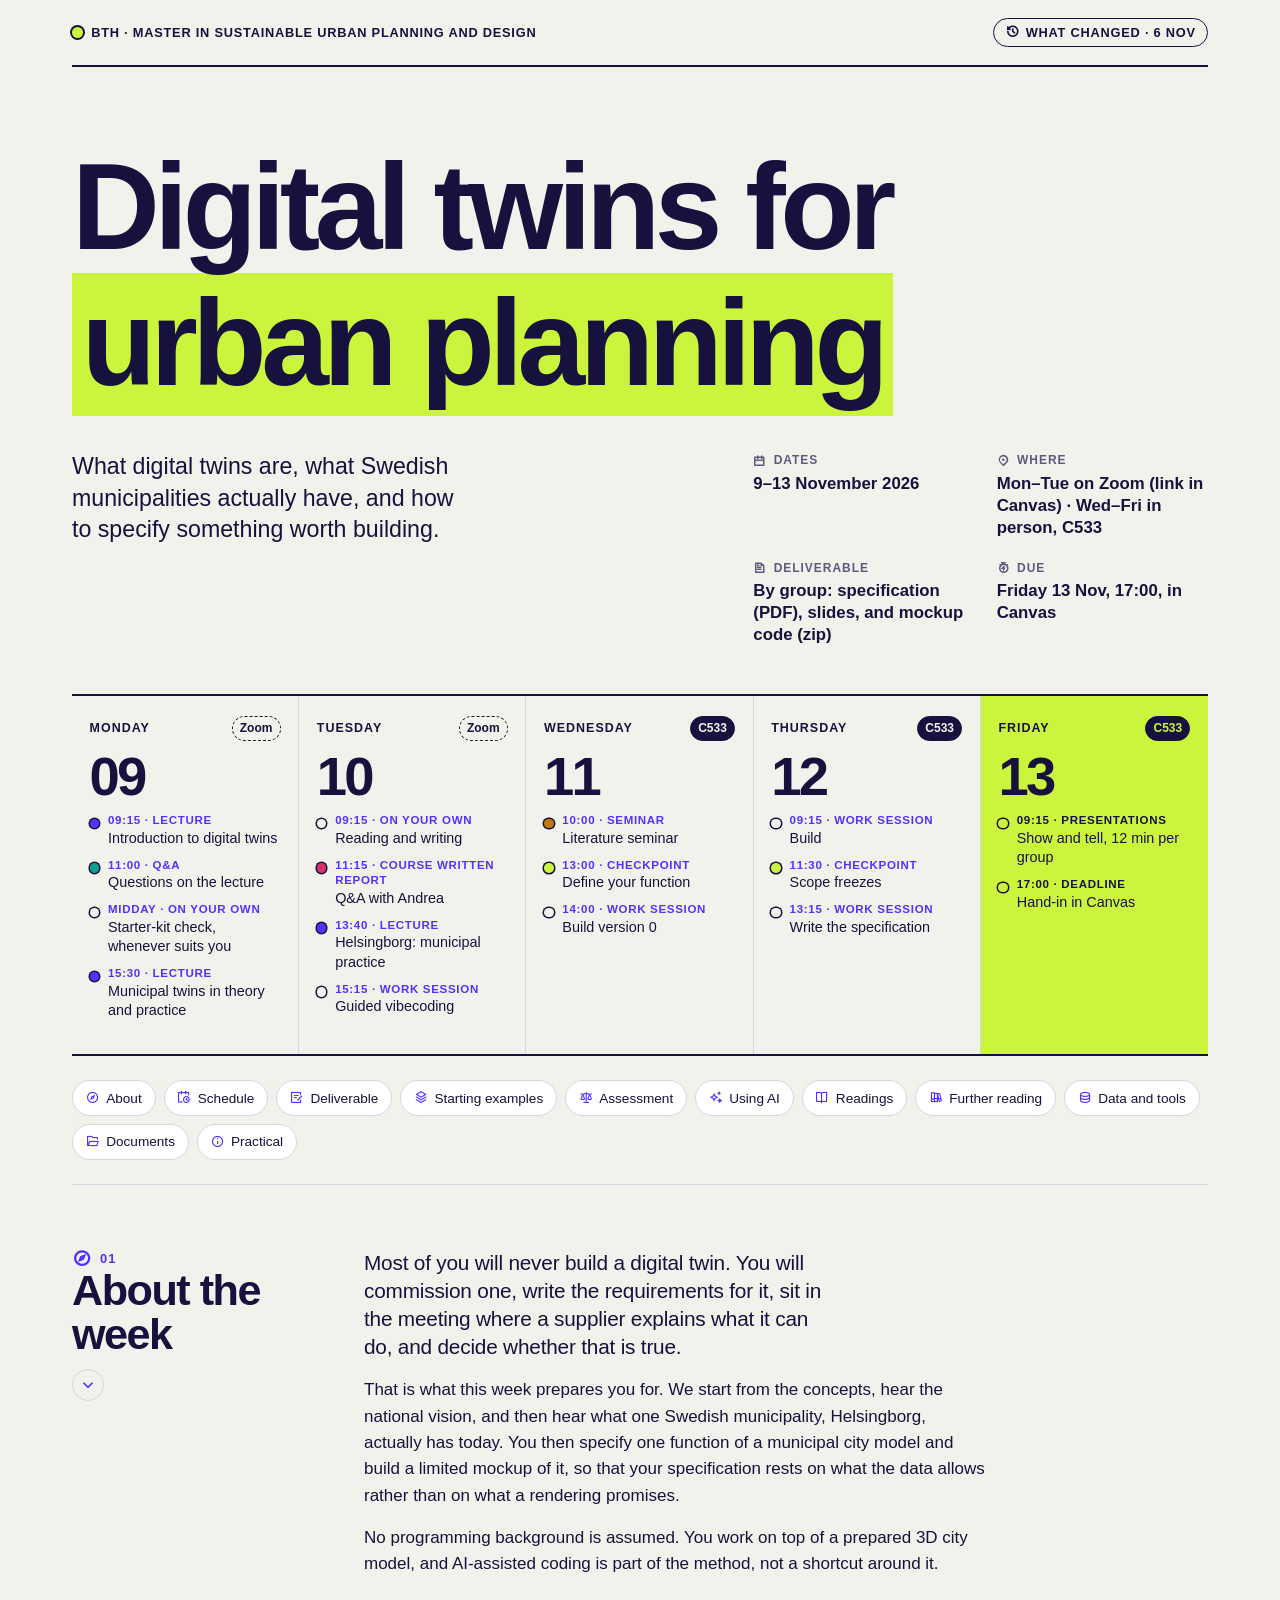
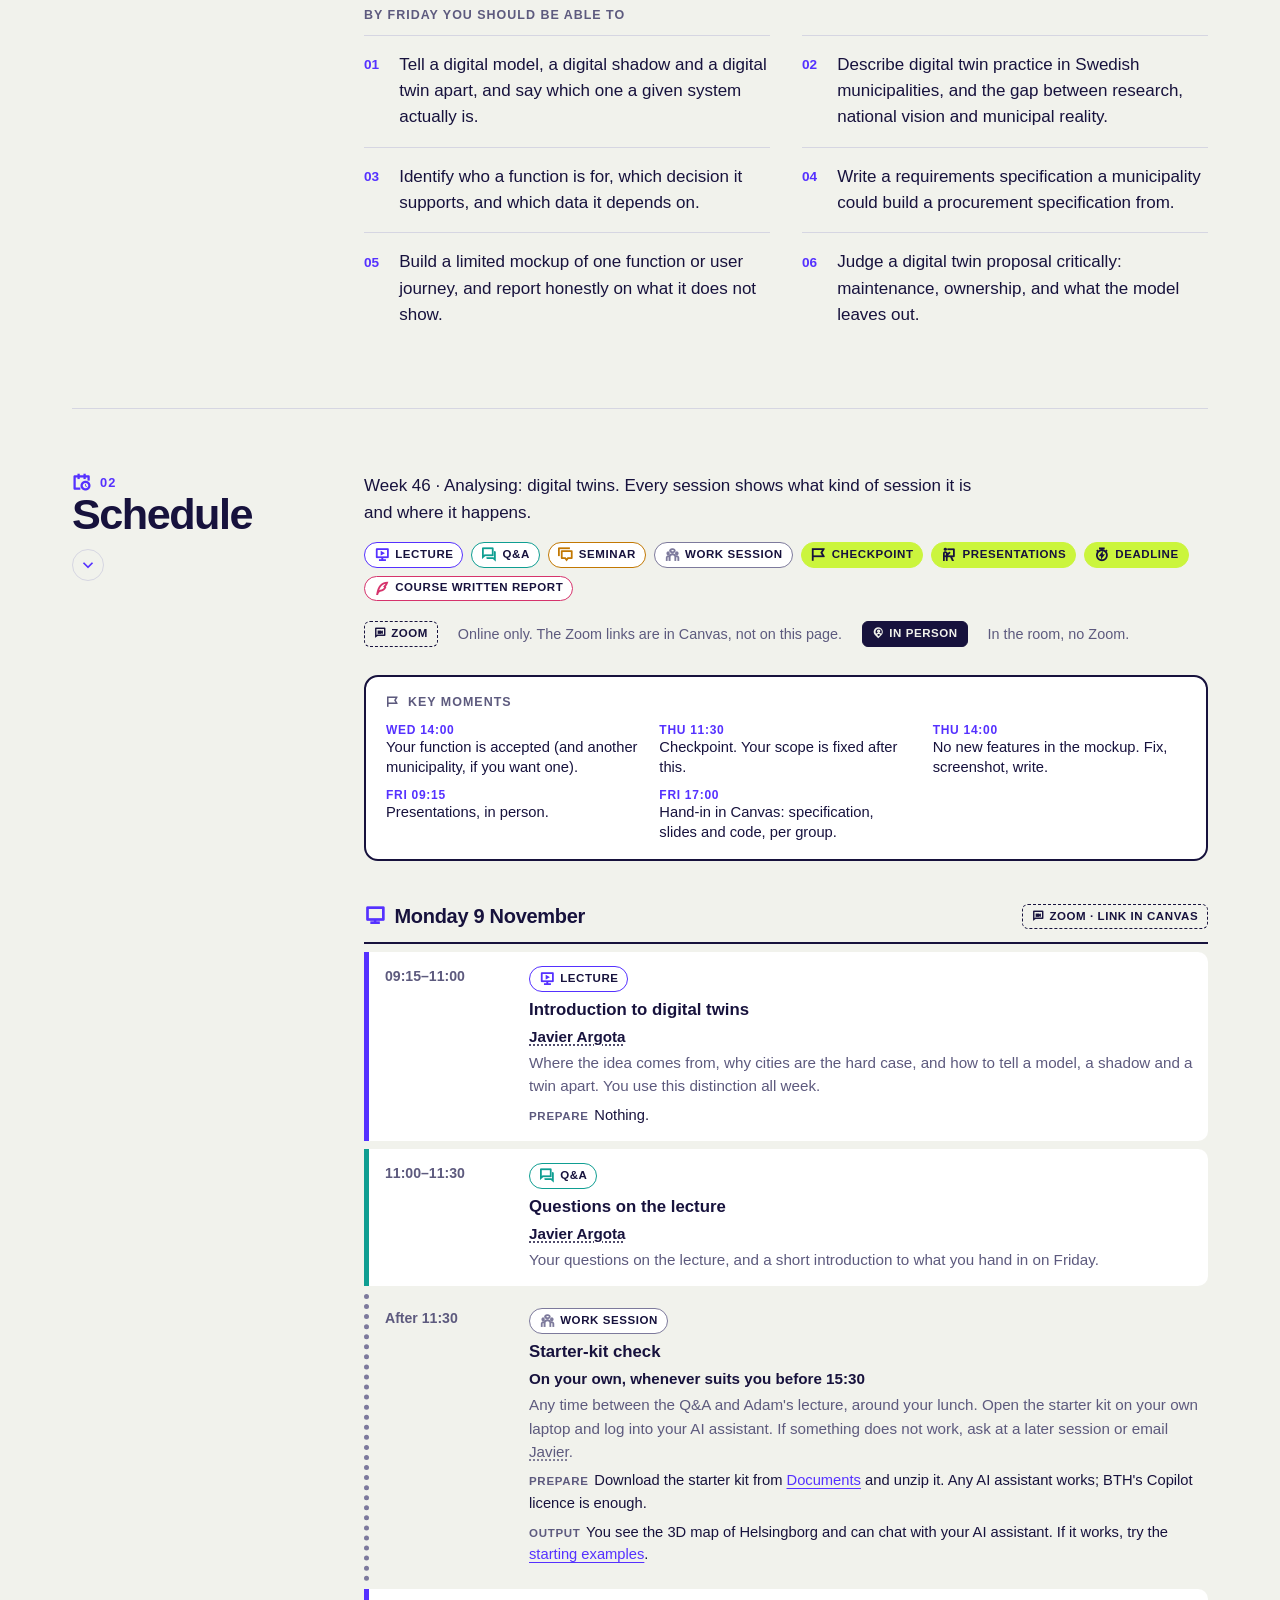
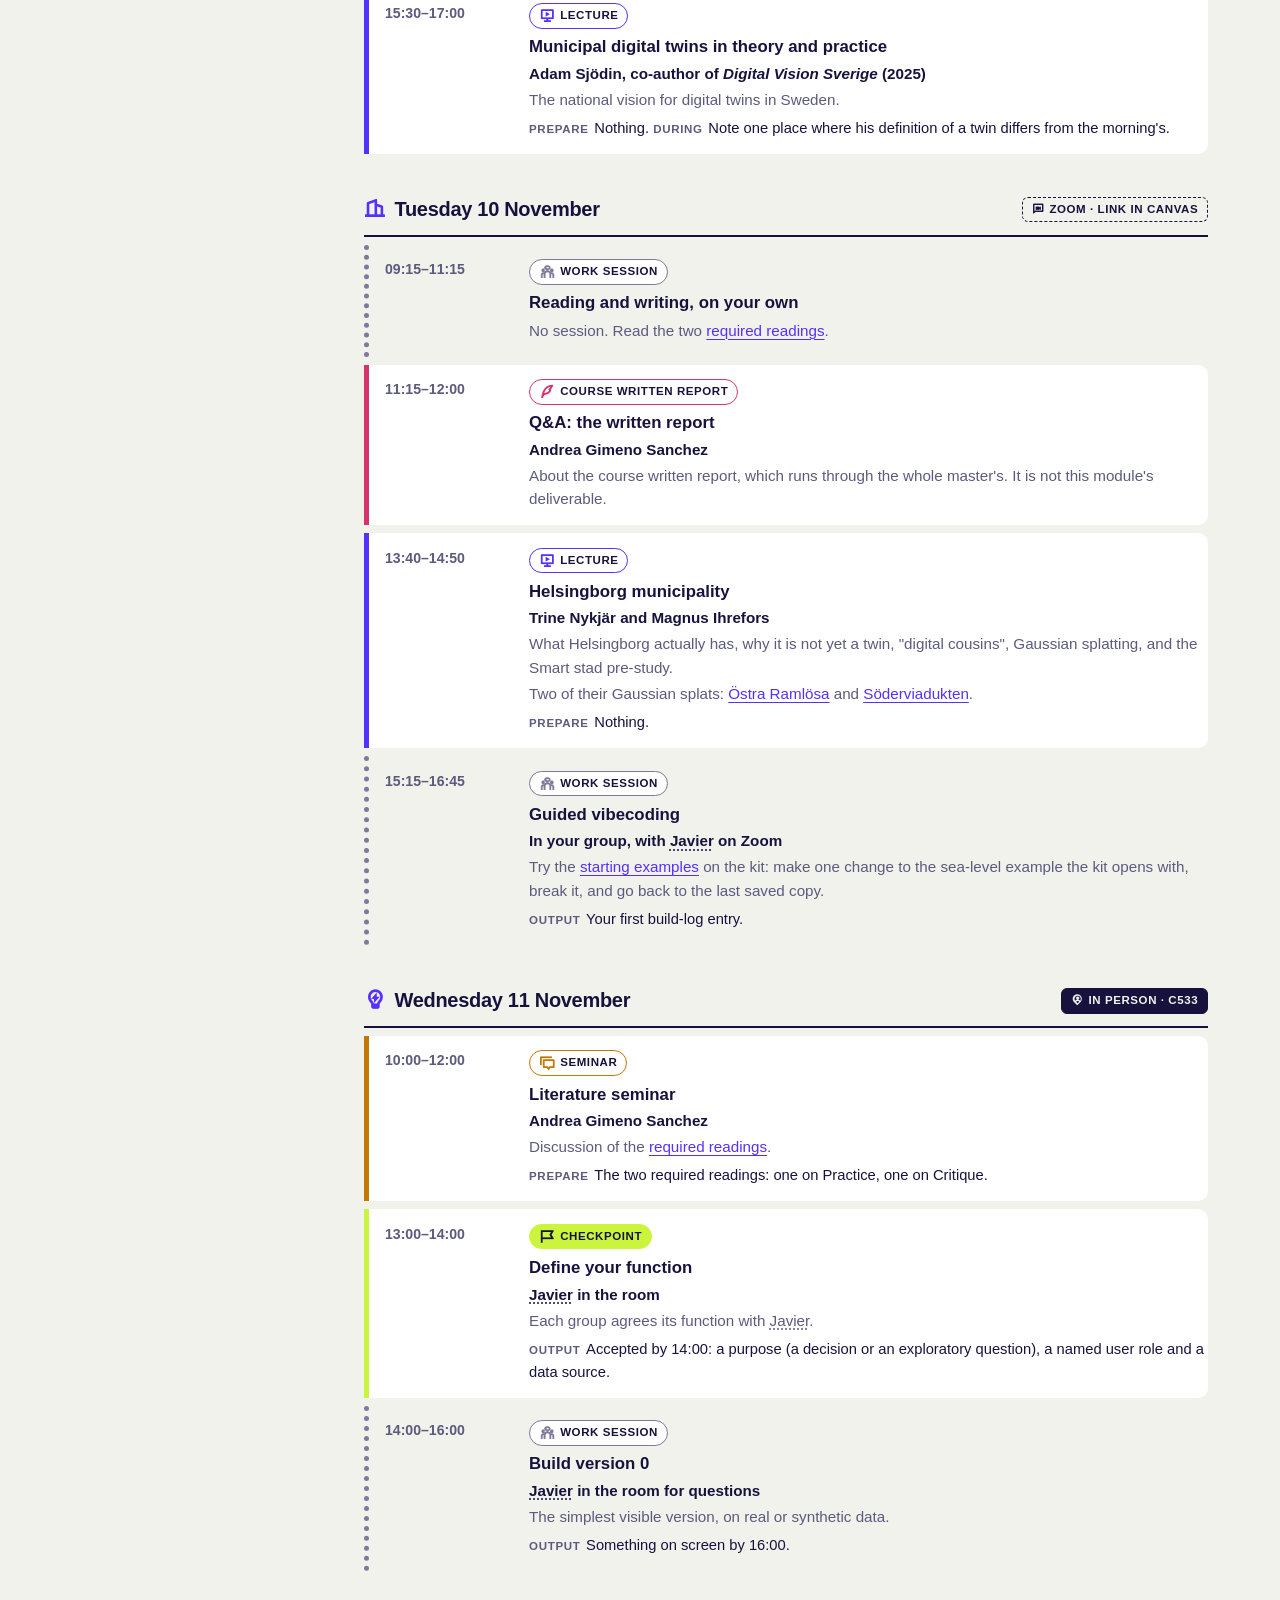
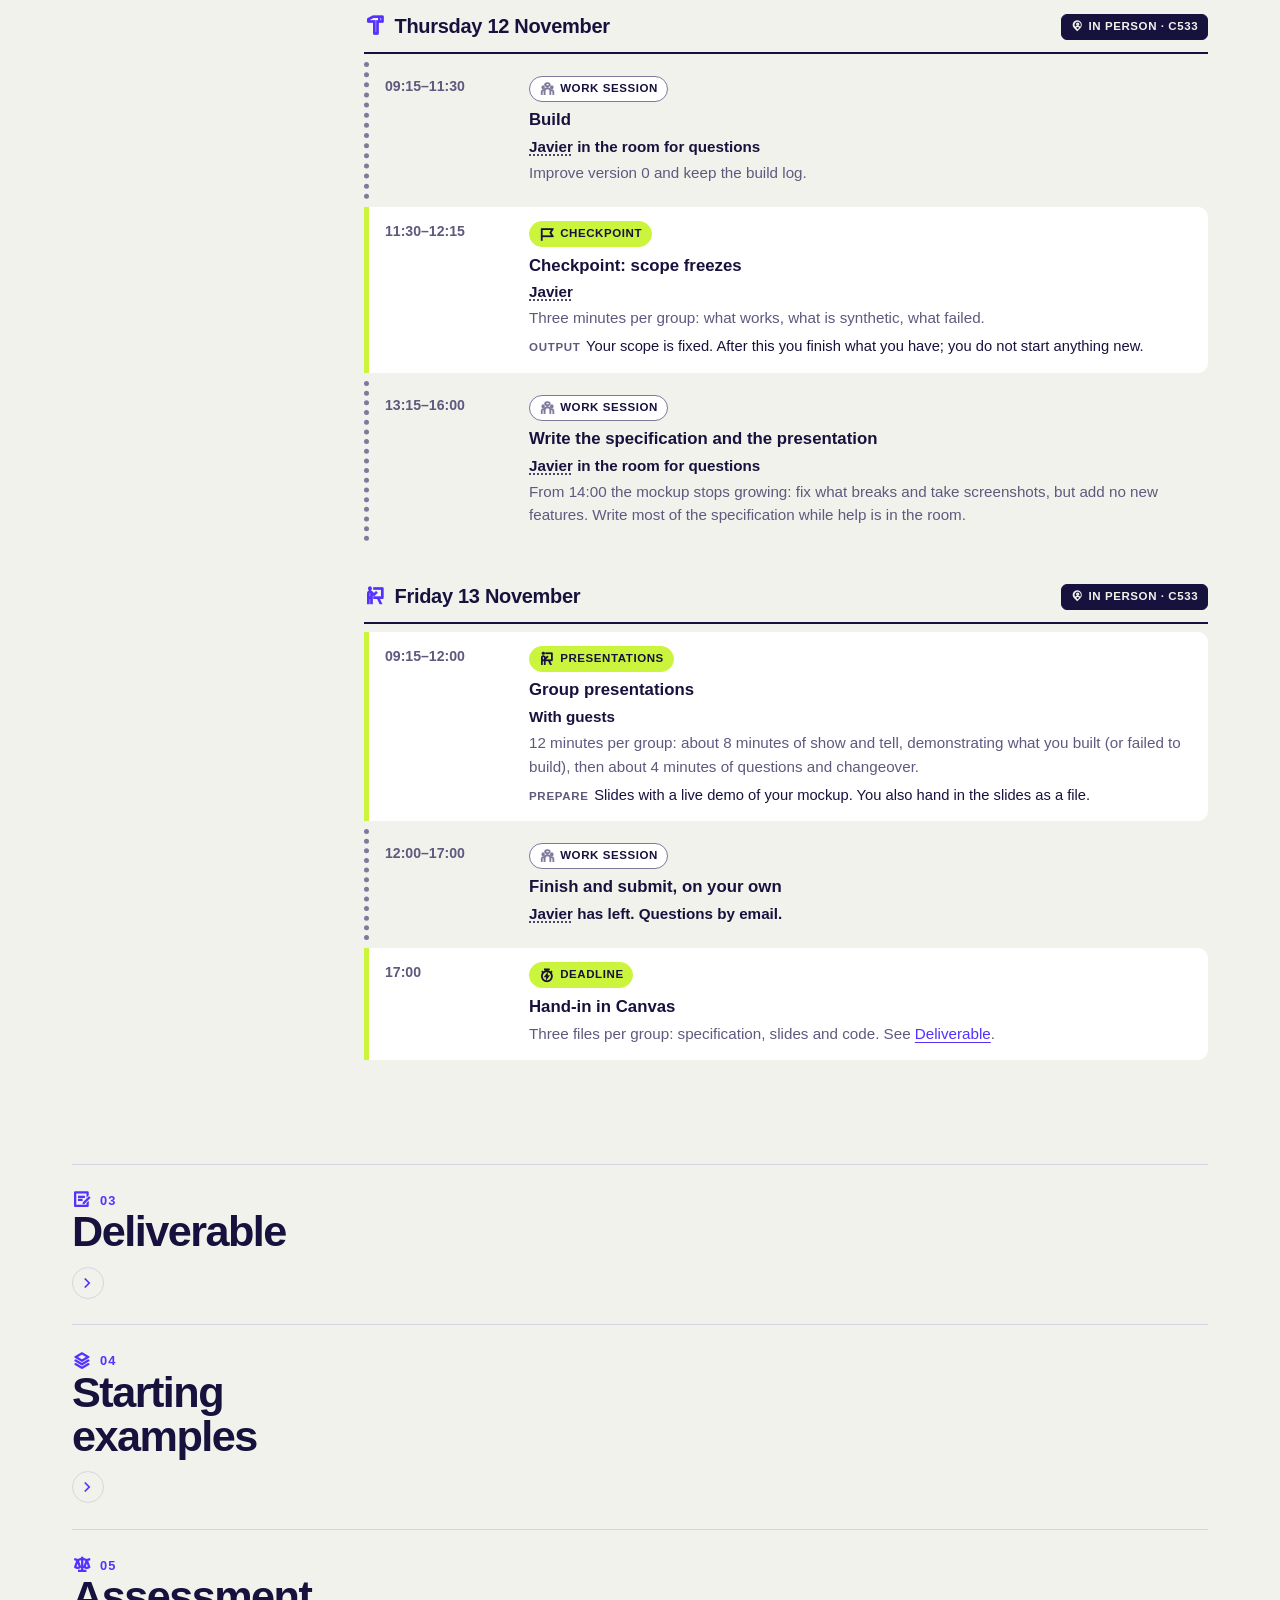
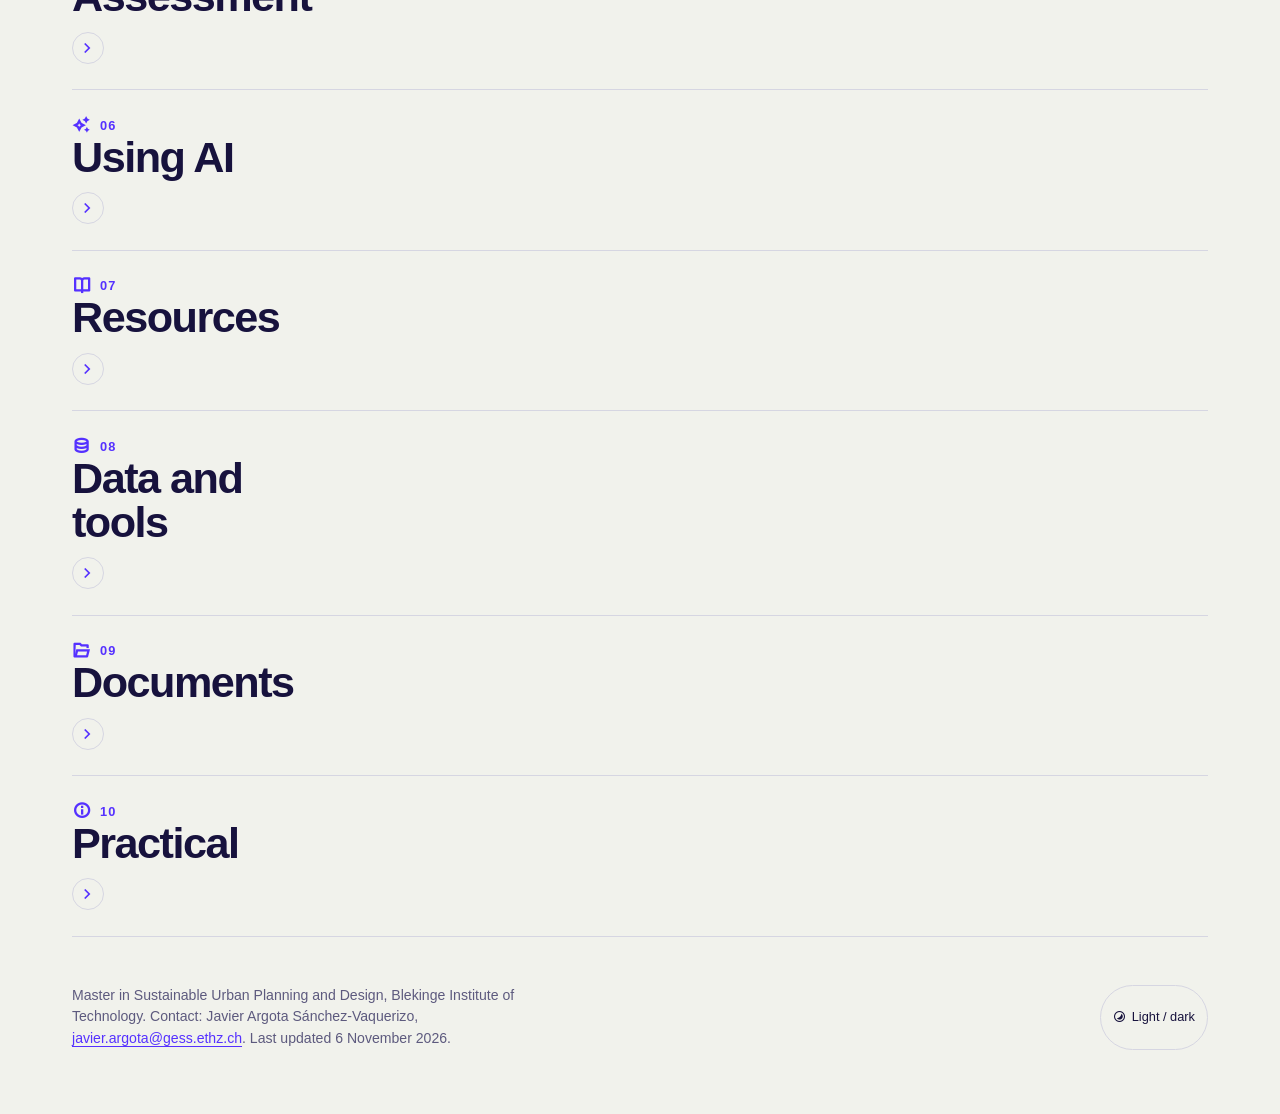
==== commit 31030f5e: "Collapsible sections, mockup reframe, share card, requirement specification wording" ====
--- a/index.html
+++ b/index.html
@@ -239,6 +239,10 @@
 .note.report i{color:var(--c-report)}
 a.person{color:inherit;text-decoration:underline dotted;text-underline-offset:3px}
 a.person:hover{color:var(--violet)}
+@keyframes flash{0%,100%{box-shadow:0 0 0 0 transparent;background:var(--surface)}25%,75%{box-shadow:0 0 0 4px var(--violet);background:var(--lime);color:var(--on-lime)}50%{box-shadow:0 0 0 2px var(--violet);background:var(--surface)}}
+.card.flash{animation:flash 1.2s ease-in-out 2}
+.card.flash a{color:inherit}
+@media (prefers-reduced-motion: reduce){.card.flash{animation:none;box-shadow:0 0 0 4px var(--violet);background:var(--lime);color:var(--on-lime)}}
 .tbc{font-size:.68rem;font-weight:700;letter-spacing:.06em;text-transform:uppercase;color:var(--violet);border:1px dashed currentColor;padding:.08rem .4rem;border-radius:99px;white-space:nowrap;vertical-align:.12em}
 
 /* ---------- ecosystem ---------- */
@@ -326,12 +330,13 @@
         <li>Schedule now follows BTH's official timetable. Monday and Tuesday are on Zoom (links in Canvas); Wednesday to Friday are in person in C533.</li>
         <li>Each session is marked by type: lecture, Q&amp;A, seminar, work session, checkpoint, presentation or deadline.</li>
         <li>Starter-kit check moved to Monday, between the two lectures, done on your own whenever suits you.</li>
-        <li>New: Tuesday 11:15, Q&amp;A on the master's written report with Andrea Gimeno Sanchez. Literature seminar moved to Wednesday 10:00–12:00.</li>
+        <li>New: Tuesday 11:15, Q&amp;A on the course written report with Andrea Gimeno Sanchez. Literature seminar moved to Wednesday 10:00–12:00.</li>
         <li>Deliverable: three files in Canvas: the specification PDF (max 8 pages, annexes not counted), the presentation slides, and a zip with the code. Grading weights added.</li>
         <li>Presentations: 12 minutes per group, in person.</li>
         <li>Any AI assistant is fine; BTH's Copilot licence is enough.</li>
         <li>The AI comparison is no longer part of the deliverable.</li>
         <li>Starting examples can be tried from Monday. Clearer advice on pasting data into the AI.</li>
+        <li>Required readings: two texts, one on Practice and one on Critique. The concept readings are now optional.</li>
         <li>Specification section 8 is now "Open questions and who to ask" (was "Questions for the supplier").</li>
       </ul>
       <h4>5 November 2026</h4>
@@ -367,7 +372,7 @@
     <div class="day-num">10</div>
     <ul>
       <li class="t-work"><span><b>09:15 · On your own</b>Reading and writing</span></li>
-      <li class="t-report"><span><b>11:15 · Written report</b>Q&amp;A for the master's report</span></li>
+      <li class="t-report"><span><b>11:15 · Course written report</b>Q&amp;A with Andrea</span></li>
       <li class="t-lecture"><span><b>13:40 · Lecture</b>Helsingborg: municipal practice</span></li>
       <li class="t-work"><span><b>15:15 · Work session</b>Guided vibecoding</span></li>
     </ul>
@@ -438,7 +443,7 @@
   <div class="sec-head"><div class="sec-num"><i class="ri-calendar-schedule-line"></i>02</div><h2>Schedule</h2></div>
   <div class="sec-body">
     <p>Week 46 · Analysing: digital twins. Every session shows what kind of session it is and where it happens.</p>
-    <div class="legend" aria-label="Session types"><span class="type t-lecture"><i class="ri-slideshow-3-line"></i>Lecture</span><span class="type t-qa"><i class="ri-question-answer-line"></i>Q&amp;A</span><span class="type t-seminar"><i class="ri-discuss-line"></i>Seminar</span><span class="type t-work"><i class="ri-team-line"></i>Work session</span><span class="type t-check"><i class="ri-flag-2-line"></i>Checkpoint</span><span class="type t-present"><i class="ri-presentation-line"></i>Presentations</span><span class="type t-deadline"><i class="ri-timer-flash-line"></i>Deadline</span><span class="type t-report"><i class="ri-quill-pen-line"></i>Master's written report</span></div>
+    <div class="legend" aria-label="Session types"><span class="type t-lecture"><i class="ri-slideshow-3-line"></i>Lecture</span><span class="type t-qa"><i class="ri-question-answer-line"></i>Q&amp;A</span><span class="type t-seminar"><i class="ri-discuss-line"></i>Seminar</span><span class="type t-work"><i class="ri-team-line"></i>Work session</span><span class="type t-check"><i class="ri-flag-2-line"></i>Checkpoint</span><span class="type t-present"><i class="ri-presentation-line"></i>Presentations</span><span class="type t-deadline"><i class="ri-timer-flash-line"></i>Deadline</span><span class="type t-report"><i class="ri-quill-pen-line"></i>Course written report</span></div>
     <div class="legend-modes"><span class="mode zoom"><i class="ri-video-chat-line"></i>Zoom</span> Online only. The Zoom links are in Canvas, not on this page. <span class="mode room"><i class="ri-map-pin-user-line"></i>In person</span> In the room, no Zoom.</div>
 
     <div class="deadlines">
@@ -462,15 +467,15 @@
 
     <div class="sched-day">
       <div class="day-banner"><h3><i class="ri-building-2-line"></i>Tuesday 10 November</h3><span class="mode zoom"><i class="ri-video-chat-line"></i>Zoom · link in Canvas</span></div>
-      <div class="slot t-work"><p class="slot-when">09:15–11:15</p><div class="slot-what"><div class="slot-tags"><span class="type t-work"><i class="ri-team-line"></i>Work session</span></div><b>Reading and writing, on your own</b><span>No session. Read at least one text from each of the three categories in <a href="#readings">required readings</a>.</span></div></div>
-      <div class="slot t-report"><p class="slot-when">11:15–12:00</p><div class="slot-what"><div class="slot-tags"><span class="type t-report"><i class="ri-quill-pen-line"></i>Master's written report</span></div><b>Q&amp;A: the written report</b><span class="who">Andrea Gimeno Sanchez</span><span>About the written report that runs through the whole master's. This is not this module's deliverable.</span></div></div>
+      <div class="slot t-work"><p class="slot-when">09:15–11:15</p><div class="slot-what"><div class="slot-tags"><span class="type t-work"><i class="ri-team-line"></i>Work session</span></div><b>Reading and writing, on your own</b><span>No session. Read the two <a href="#readings">required readings</a>.</span></div></div>
+      <div class="slot t-report"><p class="slot-when">11:15–12:00</p><div class="slot-what"><div class="slot-tags"><span class="type t-report"><i class="ri-quill-pen-line"></i>Course written report</span></div><b>Q&amp;A: the written report</b><span class="who">Andrea Gimeno Sanchez</span><span>About the course written report, which runs through the whole master's. It is not this module's deliverable.</span></div></div>
       <div class="slot t-lecture"><p class="slot-when">13:40–14:50</p><div class="slot-what"><div class="slot-tags"><span class="type t-lecture"><i class="ri-slideshow-3-line"></i>Lecture</span></div><b>Helsingborg municipality</b><span class="who">Trine Nykjär and Magnus Ihrefors</span><span>What Helsingborg actually has, why it is not yet a twin, "digital cousins", Gaussian splatting, and the Smart stad pre-study.</span><span>Two of their Gaussian splats: <a href="https://kartor.helsingborg.se/gaussionsplat/HFYzqlZQWzH36meQUSxi9Q/" target="_blank" rel="noopener">Östra Ramlösa</a> and <a href="https://kartor.helsingborg.se/gaussionsplat/hmNKJWQTzb6tK7H0a71GnA/" target="_blank" rel="noopener">Söderviadukten</a>.</span><span class="po"><em>Prepare</em>Nothing.</span></div></div>
       <div class="slot t-work"><p class="slot-when">15:15–16:45</p><div class="slot-what"><div class="slot-tags"><span class="type t-work"><i class="ri-team-line"></i>Work session</span></div><b>Guided vibecoding</b><span class="who">In your group, with <a class="person" href="#contact">Javier</a> on Zoom</span><span>Try the <a href="#options">starting examples</a> on the kit: make one change to the sea-level example the kit opens with, break it, and go back to the last saved copy.</span><span class="po"><em>Output</em>Your first build-log entry.</span></div></div>
     </div>
 
     <div class="sched-day">
       <div class="day-banner"><h3><i class="ri-lightbulb-flash-line"></i>Wednesday 11 November</h3><span class="mode room"><i class="ri-map-pin-user-line"></i>In person · C533</span></div>
-      <div class="slot t-seminar"><p class="slot-when">10:00–12:00</p><div class="slot-what"><div class="slot-tags"><span class="type t-seminar"><i class="ri-discuss-line"></i>Seminar</span></div><b>Literature seminar</b><span class="who">Andrea Gimeno Sanchez</span><span>Discussion of the <a href="#readings">required readings</a>.</span><span class="po"><em>Prepare</em>At least one text from each of the three categories.</span></div></div>
+      <div class="slot t-seminar"><p class="slot-when">10:00–12:00</p><div class="slot-what"><div class="slot-tags"><span class="type t-seminar"><i class="ri-discuss-line"></i>Seminar</span></div><b>Literature seminar</b><span class="who">Andrea Gimeno Sanchez</span><span>Discussion of the <a href="#readings">required readings</a>.</span><span class="po"><em>Prepare</em>The two required readings: one on Practice, one on Critique.</span></div></div>
       <div class="slot t-check"><p class="slot-when">13:00–14:00</p><div class="slot-what"><div class="slot-tags"><span class="type t-check"><i class="ri-flag-2-line"></i>Checkpoint</span></div><b>Define your function</b><span class="who"><a class="person" href="#contact">Javier</a> in the room</span><span>Each group agrees its function with <a class="person" href="#contact">Javier</a>.</span><span class="po"><em>Output</em>Accepted by 14:00: a purpose (a decision or an exploratory question), a named user role and a data source.</span></div></div>
       <div class="slot t-work"><p class="slot-when">14:00–16:00</p><div class="slot-what"><div class="slot-tags"><span class="type t-work"><i class="ri-team-line"></i>Work session</span></div><b>Build version 0</b><span class="who"><a class="person" href="#contact">Javier</a> in the room for questions</span><span>The simplest visible version, on real or synthetic data.</span><span class="po"><em>Output</em>Something on screen by 16:00.</span></div></div>
     </div>
@@ -497,7 +502,6 @@
   <div class="sec-head"><div class="sec-num"><i class="ri-draft-line"></i>03</div><h2>Deliverable</h2></div>
   <div class="sec-body">
     <p class="lede">Your group hands in a requirements specification (<i>kravspecifikation</i>) and the mockup that illustrates it, and presents both on Friday. Everything is done in your group.</p>
-    <div class="note report"><i class="ri-quill-pen-line"></i><p><b>Not the written report.</b> The written report that Andrea introduces on Tuesday is a separate assignment for the whole master's. This page is only about this module's deliverable.</p></div>
 
     <h3><i class="ri-inbox-archive-line"></i>What you hand in</h3>
     <ol class="files">
@@ -632,36 +636,19 @@
   <div class="sec-head"><div class="sec-num"><i class="ri-book-open-line"></i>07</div><h2>Resources</h2></div>
   <div class="sec-body">
     <h3><i class="ri-book-open-line"></i>Required readings</h3>
-    <p><b>The minimum is one text from each of the three categories: Concept, Practice and Critique.</b> All are free to read. Read them before Wednesday's seminar, in this order. Each card has a twin on its back: flip it if the other version suits you better. Either side counts as the reading.</p>
+    <p><b>Read two texts before Wednesday's seminar: one on Practice and one on Critique.</b> Both are free to read. Each card has a twin on its back: flip it if the other version suits you better. Either side counts as the reading. The concept readings (Batty, Wright &amp; Davidson) are optional, under <a href="#further">Further reading</a>.</p>
     <div class="flips">
 
       <div class="flip" data-flip>
         <div class="flip-inner">
           <div class="face front">
-            <span class="badge">1 · Concept</span>
-            <p class="ref">Batty, M. (2024). <a href="https://doi.org/10.1038/s43588-024-00606-7" target="_blank" rel="noopener">Digital twins in city planning</a>. <i>Nature Computational Science, 4</i>(3), 192–199. <a href="https://discovery.ucl.ac.uk/id/eprint/10190386/" target="_blank" rel="noopener">Free author version</a></p>
-            <p class="guide">Short, written by an urbanist for planners. Read it for where twins help planning and where the idea breaks down.</p>
-            <button type="button" class="flip-btn" aria-expanded="false"><i class="ri-arrow-left-right-line"></i>Want something crisper and more technical, but not applied to cities?</button>
-          </div>
-          <div class="face back">
-            <span class="badge alt">1 · Concept, crisper</span>
-            <p class="ref">Wright, L., &amp; Davidson, S. (2020). <a href="https://doi.org/10.1186/s40323-020-00147-4" target="_blank" rel="noopener">How to tell the difference between a model and a digital twin</a>. <i>Advanced Modeling and Simulation in Engineering Sciences, 7</i>, 13.</p>
-            <p class="trade"><b>You gain</b> a sharp test: a twin is a model, plus data that keeps changing, plus a way to update the model from that data. Without that link it is just a model. <b>You lose</b> the city: the examples come from engineering.</p>
-            <button type="button" class="flip-btn" aria-expanded="true"><i class="ri-arrow-go-back-line"></i>Back to the planner's version</button>
-          </div>
-        </div>
-      </div>
-
-      <div class="flip" data-flip>
-        <div class="flip-inner">
-          <div class="face front">
-            <span class="badge">2 · Practice</span>
+            <span class="badge">1 · Practice</span>
             <p class="ref">Kruse, E. N., Nielsen, T. T., &amp; de Neergaard, M. (2026). <a href="https://doi.org/10.1007/s43762-026-00299-w" target="_blank" rel="noopener">From epistemic promises to real world practices: The ongoing becoming of 3D models and urban digital twins in municipal planning</a>. <i>Computational Urban Science, 6</i>, 62.</p>
             <p class="guide">Two Swedish and one Danish municipality, followed over time. Skim the theory and read the cases.</p>
             <button type="button" class="flip-btn" aria-expanded="false"><i class="ri-arrow-left-right-line"></i>Want something easier to read, but not in Sweden?</button>
           </div>
           <div class="face back">
-            <span class="badge alt">2 · Practice, easier</span>
+            <span class="badge alt">1 · Practice, easier</span>
             <p class="ref">Herzog, R. H. (2025). <a href="https://doi.org/10.1080/09654313.2025.2582582" target="_blank" rel="noopener">Towards hyperreal planning? Surveying practical uses of digital models and simulations in Hamburg's public administration</a>. <i>European Planning Studies, 34</i>(3), 603–623.</p>
             <p class="trade"><b>You gain</b> plain planning language and a survey of what one administration actually uses. <b>You lose</b> the Swedish cases, which tie in with Tuesday.</p>
             <button type="button" class="flip-btn" aria-expanded="true"><i class="ri-arrow-go-back-line"></i>Back to the Swedish cases</button>
@@ -672,16 +659,16 @@
       <div class="flip" data-flip>
         <div class="flip-inner">
           <div class="face front">
-            <span class="badge">3 · Critique</span>
-            <p class="ref">de Wilde de Ligny, S., van Geldere, S., Schäfer, M. T., &amp; Meijer, A. J. (2025). <a href="https://doi.org/10.1177/14614448251338290" target="_blank" rel="noopener">There is no such thing as a digital twin</a>. <i>New Media &amp; Society, 27</i>(8), 4420–4442.</p>
-            <p class="guide">Three years inside Dutch local government. The theory is dense: go straight to the findings.</p>
-            <button type="button" class="flip-btn" aria-expanded="false"><i class="ri-arrow-left-right-line"></i>Want something easier to read, but without fieldwork?</button>
+            <span class="badge">2 · Critique</span>
+            <p class="ref">Mattern, S. (2017). <a href="https://doi.org/10.22269/170207" target="_blank" rel="noopener">A city is not a computer</a>. <i>Places Journal</i>.</p>
+            <p class="guide">A readable essay, written for designers, on what gets lost when a city is treated as data to be computed.</p>
+            <button type="button" class="flip-btn" aria-expanded="false"><i class="ri-arrow-left-right-line"></i>Want something denser, with fieldwork in local government?</button>
           </div>
           <div class="face back">
-            <span class="badge alt">3 · Critique, easier</span>
-            <p class="ref">Mattern, S. (2017). <a href="https://doi.org/10.22269/170207" target="_blank" rel="noopener">A city is not a computer</a>. <i>Places Journal</i>.</p>
-            <p class="trade"><b>You gain</b> a readable essay written for designers. <b>You lose</b> the fieldwork: it argues about smart cities in general, while Wednesday asks what governments actually did.</p>
-            <button type="button" class="flip-btn" aria-expanded="true"><i class="ri-arrow-go-back-line"></i>Back to the fieldwork</button>
+            <span class="badge alt">2 · Critique, with fieldwork</span>
+            <p class="ref">de Wilde de Ligny, S., van Geldere, S., Schäfer, M. T., &amp; Meijer, A. J. (2025). <a href="https://doi.org/10.1177/14614448251338290" target="_blank" rel="noopener">There is no such thing as a digital twin</a>. <i>New Media &amp; Society, 27</i>(8), 4420–4442.</p>
+            <p class="trade"><b>You gain</b> three years inside Dutch local government: what municipalities actually did with twins, and why. <b>You lose</b> ease: the theory is dense, so go straight to the findings.</p>
+            <button type="button" class="flip-btn" aria-expanded="true"><i class="ri-arrow-go-back-line"></i>Back to the essay</button>
           </div>
         </div>
       </div>
@@ -692,11 +679,12 @@
     <p><b>Optional.</b> For going deeper on a topic, or for the source behind a session. <span class="oa">OA</span> marks open access, or a free author version linked next to it. For the rest, sign in through the BTH library to read the full text.</p>
 
     <details class="reading">
-      <summary><i class="ri-git-branch-line"></i>Definitions: model, shadow, twin<span class="count">7</span><i class="ri-add-line chev"></i></summary>
-      <ul class="refs">
+      <summary><i class="ri-git-branch-line"></i>Definitions: model, shadow, twin<span class="count">8</span><i class="ri-add-line chev"></i></summary>
+      <ul class="refs">
+        <li>Wright, L., &amp; Davidson, S. (2020). <a href="https://doi.org/10.1186/s40323-020-00147-4" target="_blank" rel="noopener">How to tell the difference between a model and a digital twin</a>. <i>Advanced Modeling and Simulation in Engineering Sciences, 7</i>, 13.<span class="oa">OA</span><span class="why">A sharp test: a twin is a model, plus data that keeps changing, plus a way to update the model from that data. Examples from engineering, not cities.</span></li>
         <li>Kritzinger, W., Karner, M., Traar, G., Henjes, J., &amp; Sihn, W. (2018). <a href="https://doi.org/10.1016/j.ifacol.2018.08.474" target="_blank" rel="noopener">Digital twin in manufacturing: A categorical literature review and classification</a>. <i>IFAC-PapersOnLine, 51</i>(11), 1016–1022.<span class="oa">OA</span><span class="why">The source of the model, shadow and twin categories used in the Monday lecture.</span></li>
         <li>Batty, M. (2018). <a href="https://doi.org/10.1177/2399808318796416" target="_blank" rel="noopener">Digital twins</a>. <i>Environment and Planning B, 45</i>(5), 817–820.<span class="why">Three pages that brought the term to cities, and show how loose it became there.</span></li>
-        <li>Batty, M. (2024). <a href="https://doi.org/10.1038/s43588-024-00606-7" target="_blank" rel="noopener">Digital twins in city planning</a>. <i>Nature Computational Science, 4</i>(3), 192–199. <a href="https://discovery.ucl.ac.uk/id/eprint/10190386/" target="_blank" rel="noopener">Author version</a><span class="oa">OA</span></li>
+        <li>Batty, M. (2024). <a href="https://doi.org/10.1038/s43588-024-00606-7" target="_blank" rel="noopener">Digital twins in city planning</a>. <i>Nature Computational Science, 4</i>(3), 192–199. <a href="https://discovery.ucl.ac.uk/id/eprint/10190386/" target="_blank" rel="noopener">Author version</a><span class="oa">OA</span><span class="why">Short, written by an urbanist for planners: where twins help planning and where the idea breaks down.</span></li>
         <li>Masoumi, H., Shirowzhan, S., Eskandarpour, P., &amp; Pettit, C. J. (2023). <a href="https://doi.org/10.1080/20964471.2022.2160156" target="_blank" rel="noopener">City digital twins: Their maturity level and differentiation from 3D city models</a>. <i>Big Earth Data, 7</i>(1), 1–36.<span class="oa">OA</span><span class="why">Directly asks whether a 3D city model is a twin.</span></li>
         <li>Bonin, O., &amp; Frankhauser, P. (2025). <a href="https://doi.org/10.1177/23998083251318474" target="_blank" rel="noopener">Digital twins versus simulation models and planning concepts</a>. <i>Environment and Planning B, 53</i>(4), 856–871.</li>
         <li>Abdelrahman, M., Macatulad, E., Lei, B., Quintana, M., Miller, C., &amp; Biljecki, F. (2025). <a href="https://doi.org/10.1016/j.buildenv.2025.112748" target="_blank" rel="noopener">What is a digital twin anyway? Deriving the definition for the built environment from over 15,000 scientific publications</a>. <i>Building and Environment, 274</i>, 112748. <a href="https://arxiv.org/abs/2409.19005" target="_blank" rel="noopener">Preprint</a><span class="why">Uses language models to compare definitions across the literature. A good case for asking what an AI-derived consensus might miss.</span></li>
@@ -921,6 +909,16 @@
     requestAnimationFrame(function(){ el.scrollIntoView(); });
   }
   window.addEventListener("hashchange", openFromHash);
+  function flash(el){ el.classList.remove("flash"); void el.offsetWidth; el.classList.add("flash");
+    setTimeout(function(){ el.classList.remove("flash"); }, 2600); }
+  document.addEventListener("click", function(e){
+    var a = e.target.closest('a[href="#contact"]'); if(!a) return;
+    var el = document.getElementById("contact"); if(!el) return;
+    e.preventDefault();
+    var sec = el.closest("section.sec"); if(sec && sec._open) sec._open();
+    if(history.replaceState) history.replaceState(null, "", "#contact");
+    requestAnimationFrame(function(){ el.scrollIntoView({behavior:"smooth", block:"center"}); setTimeout(function(){ flash(el); }, 350); });
+  });
   document.addEventListener("click", function(e){
     var a = e.target.closest('a[href^="#"]'); if(!a) return;
     var id = a.getAttribute("href").slice(1), el = id && document.getElementById(id);
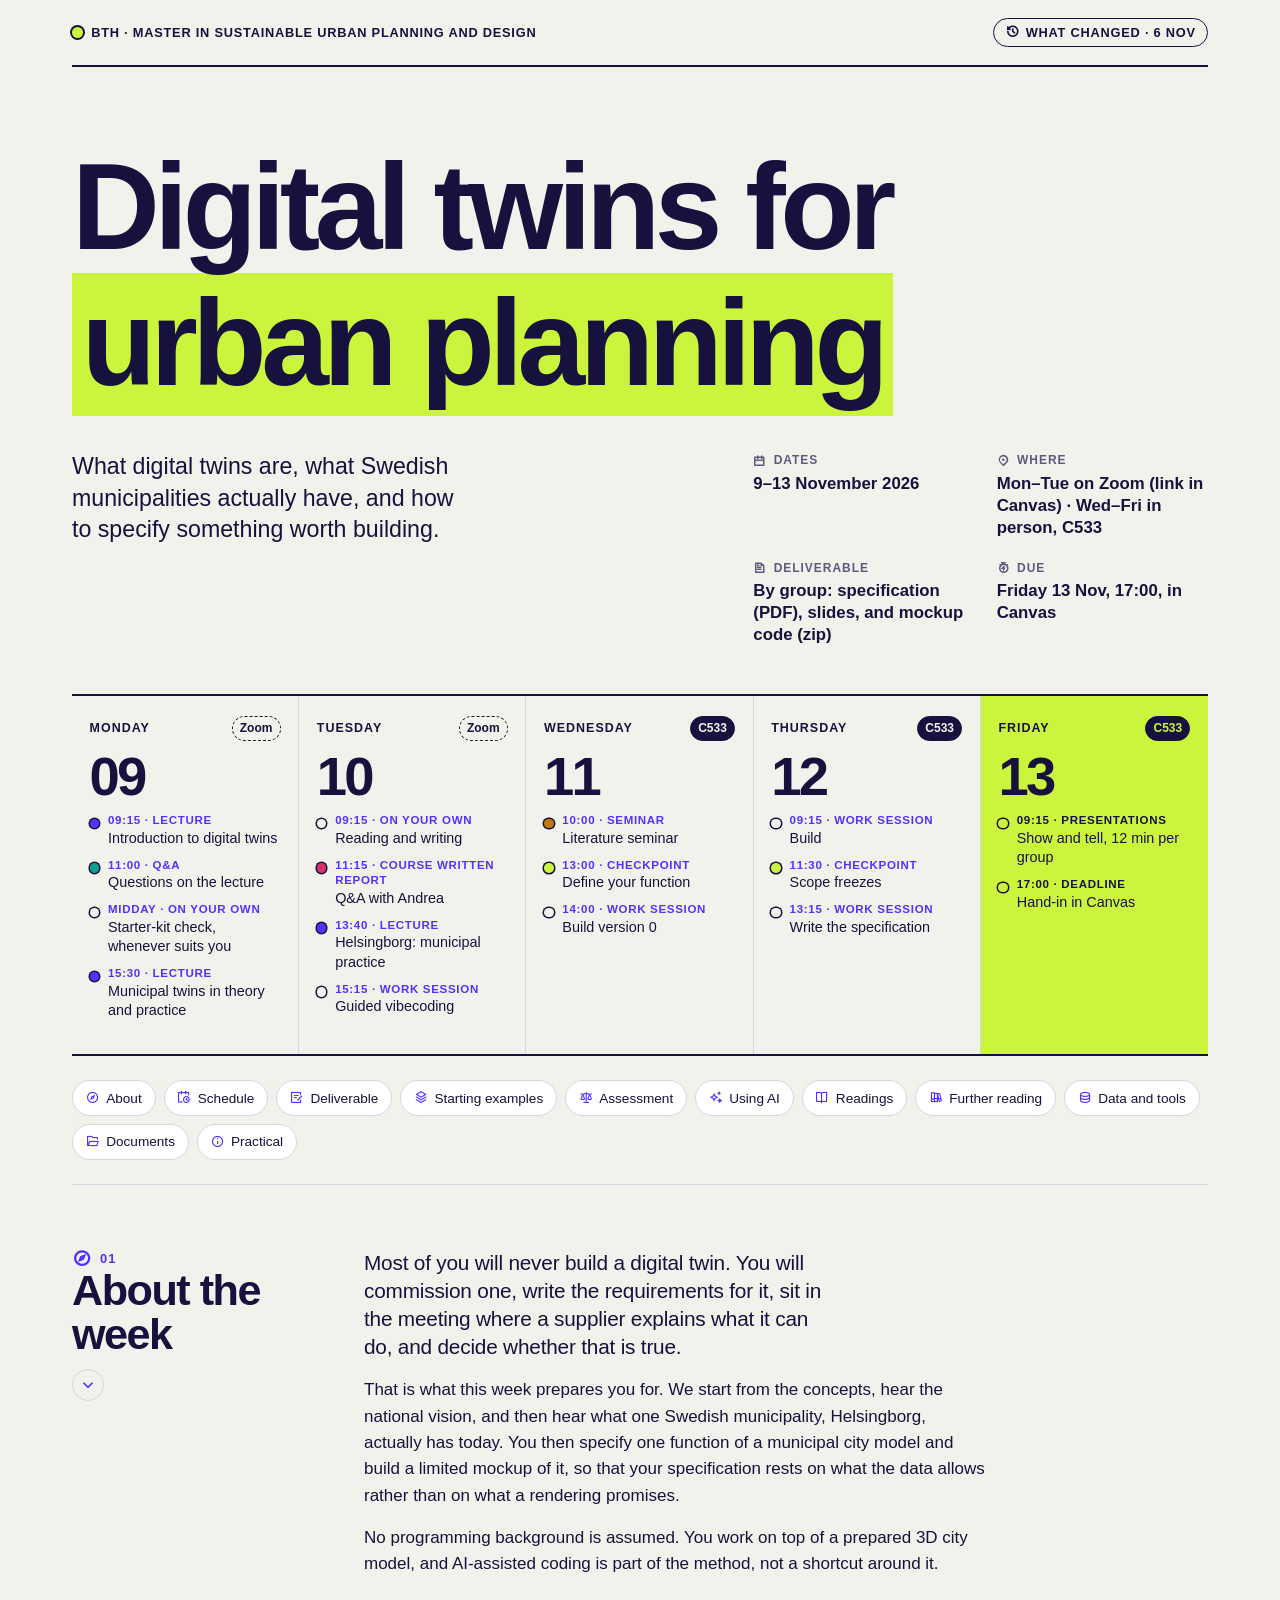
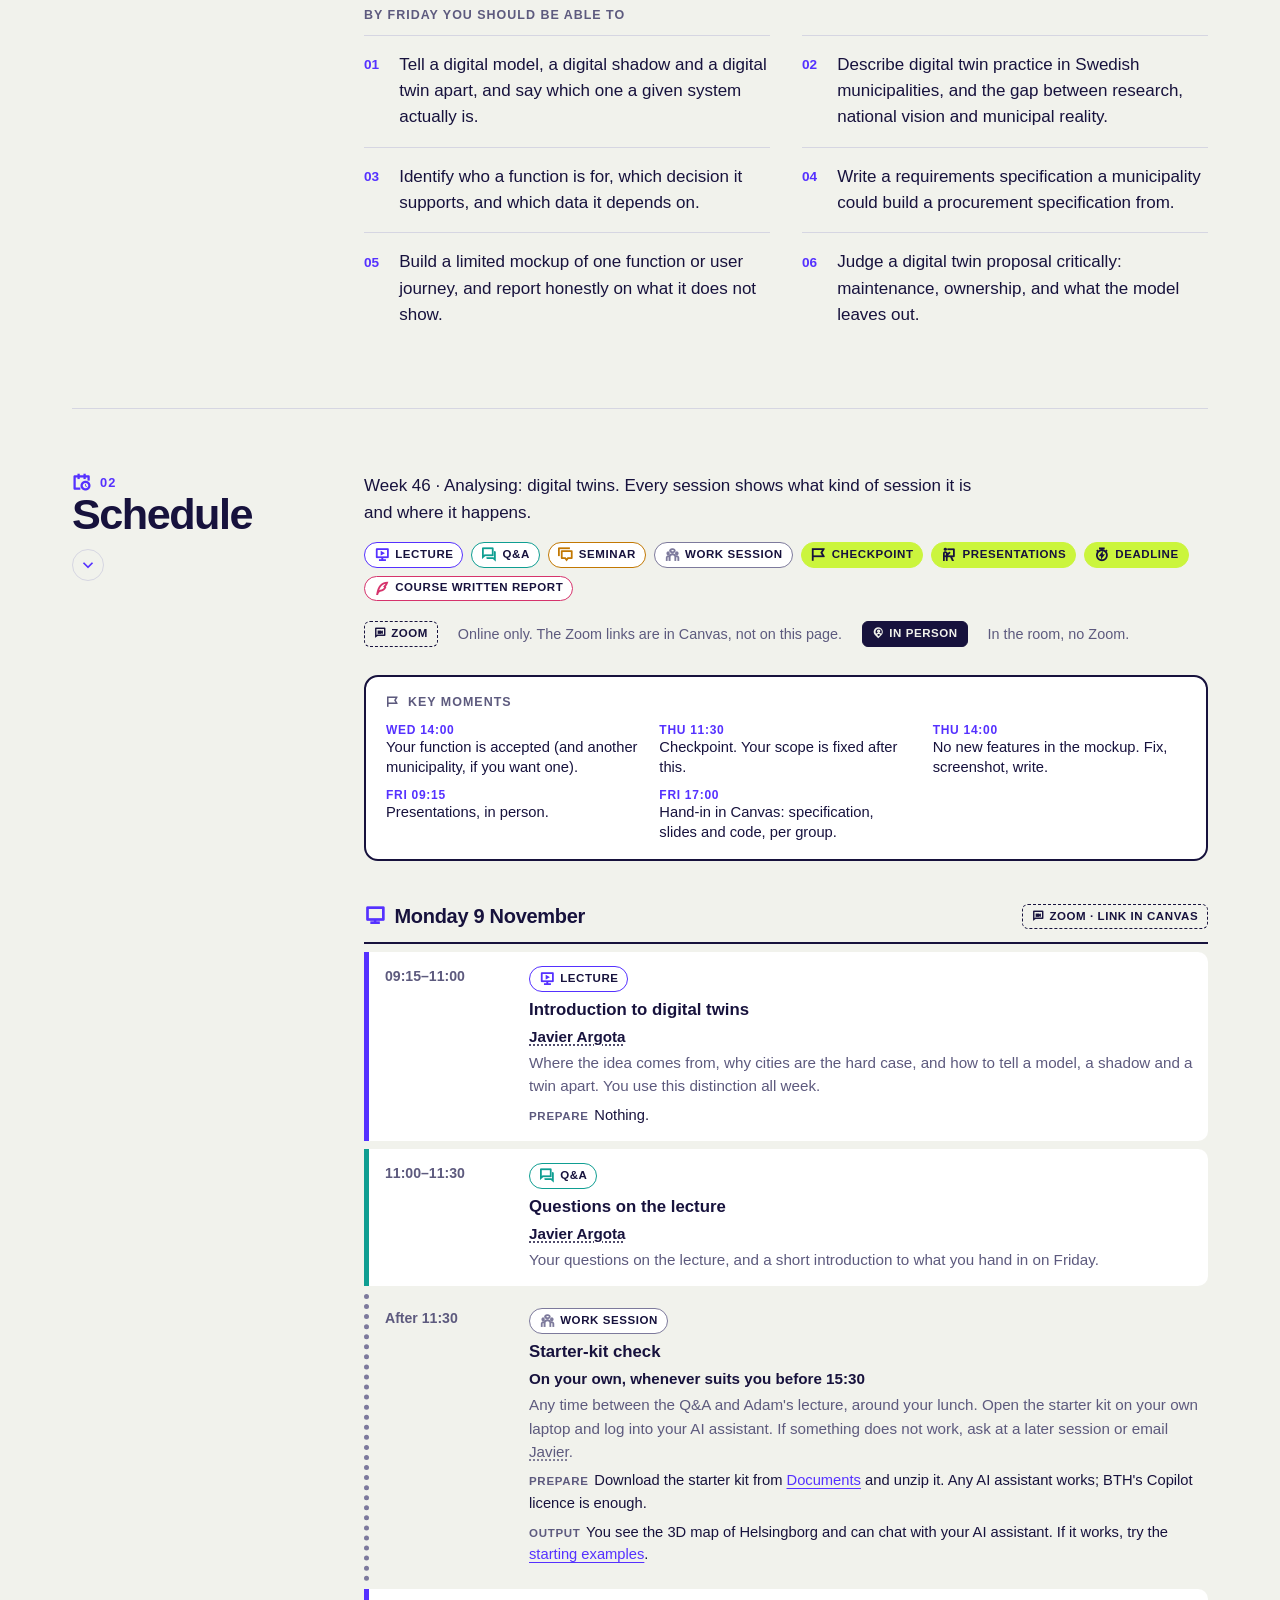
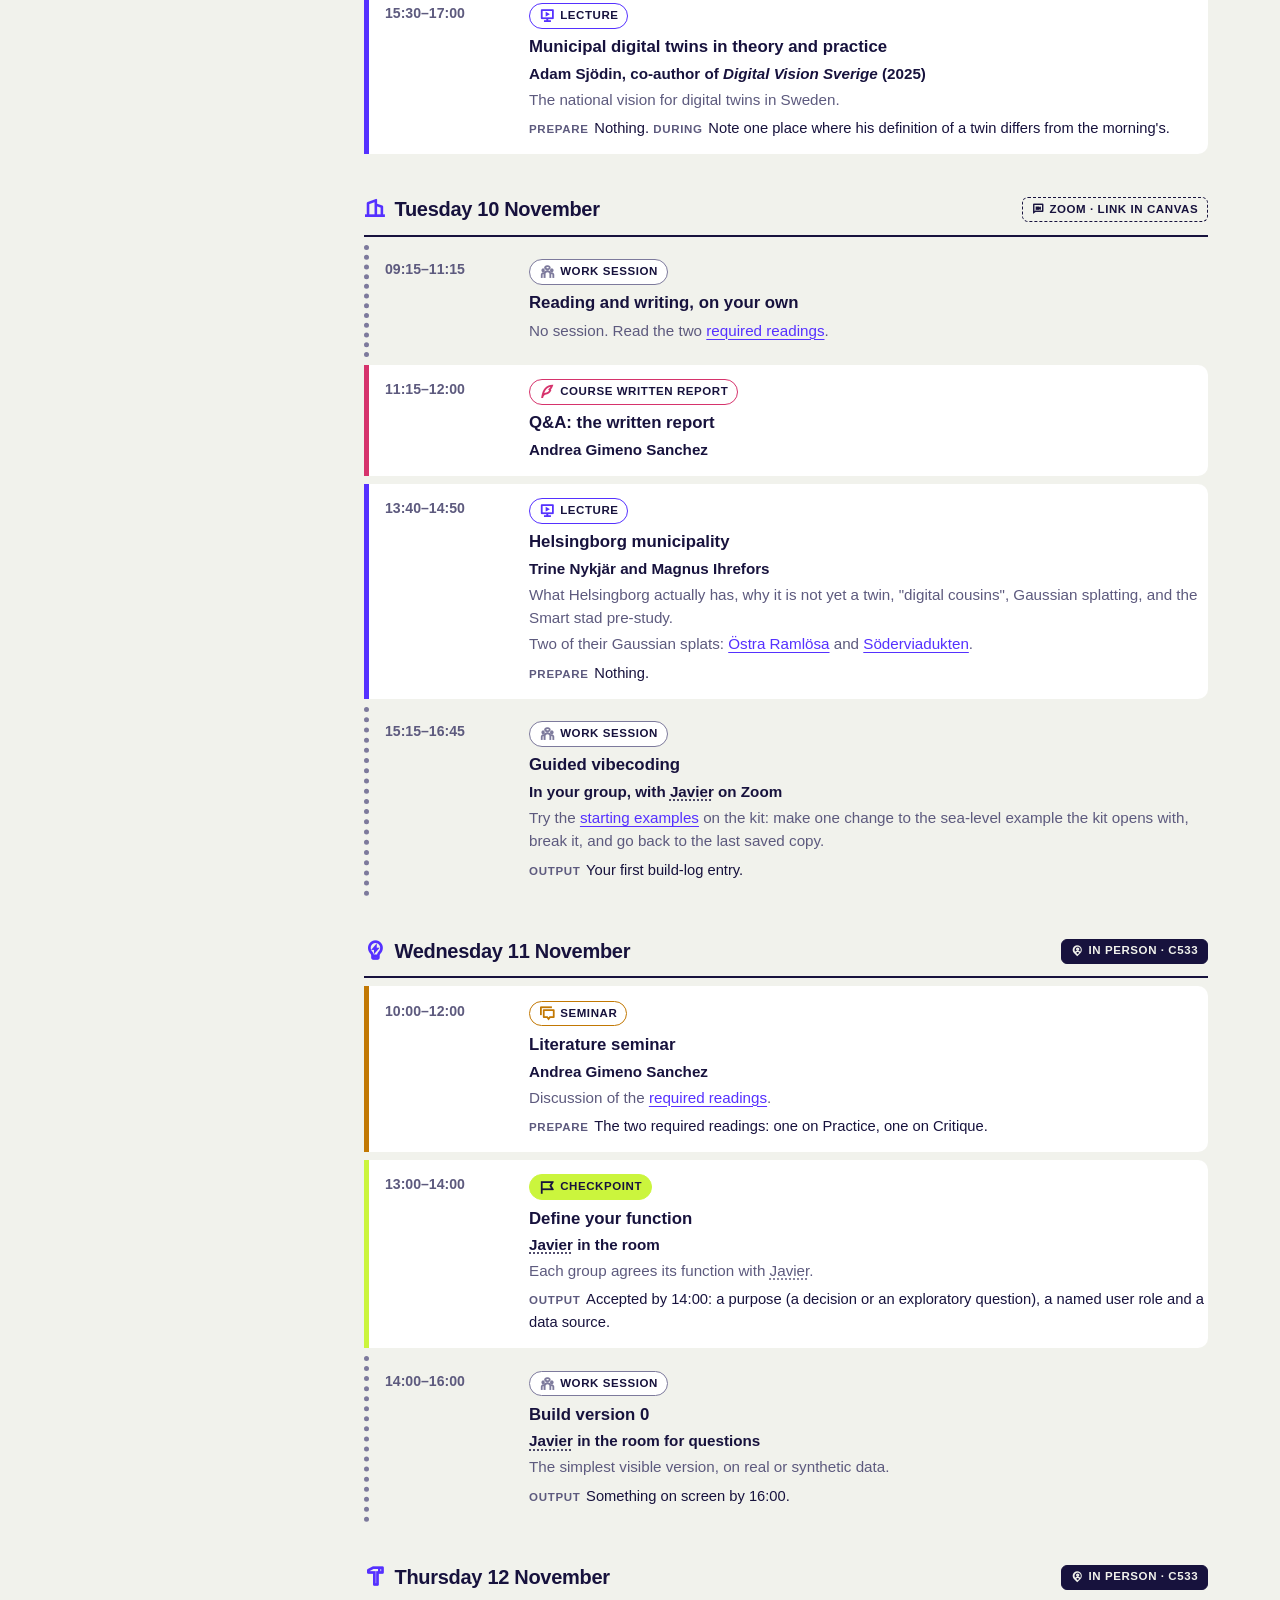
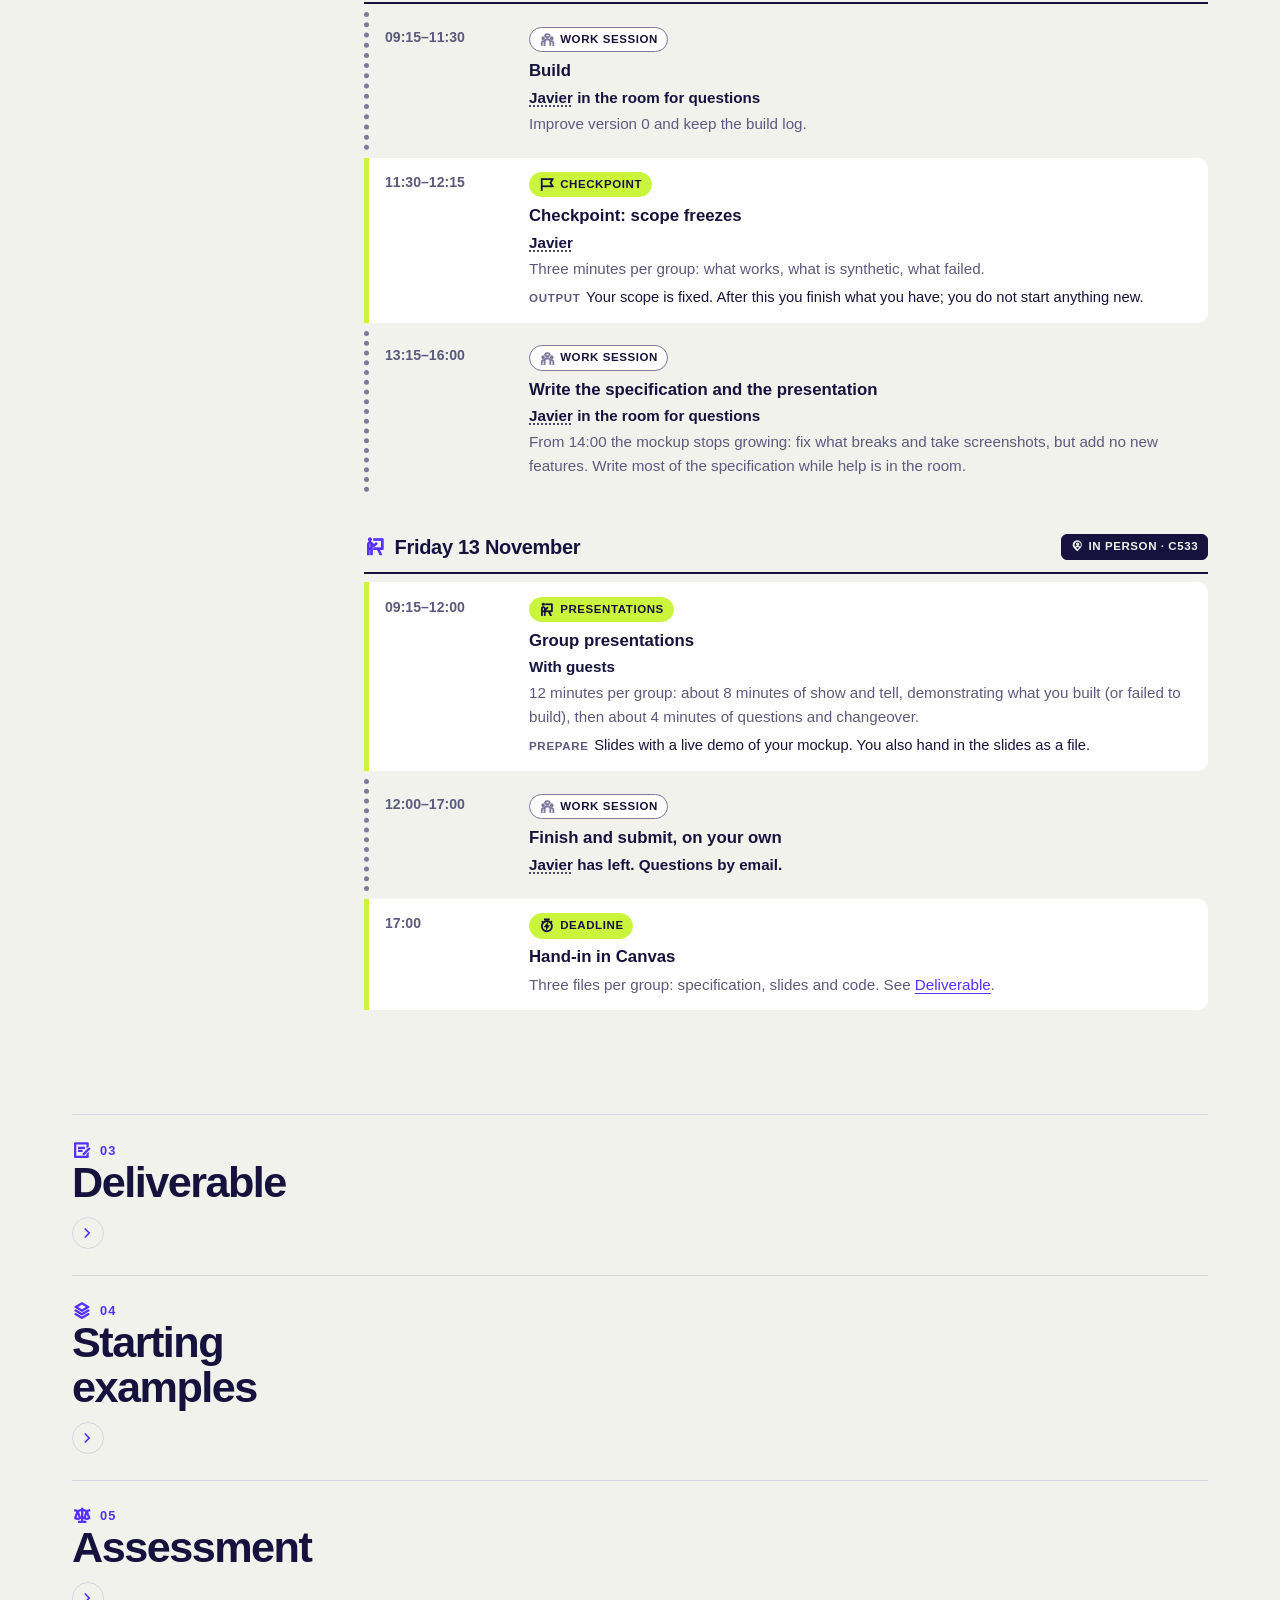
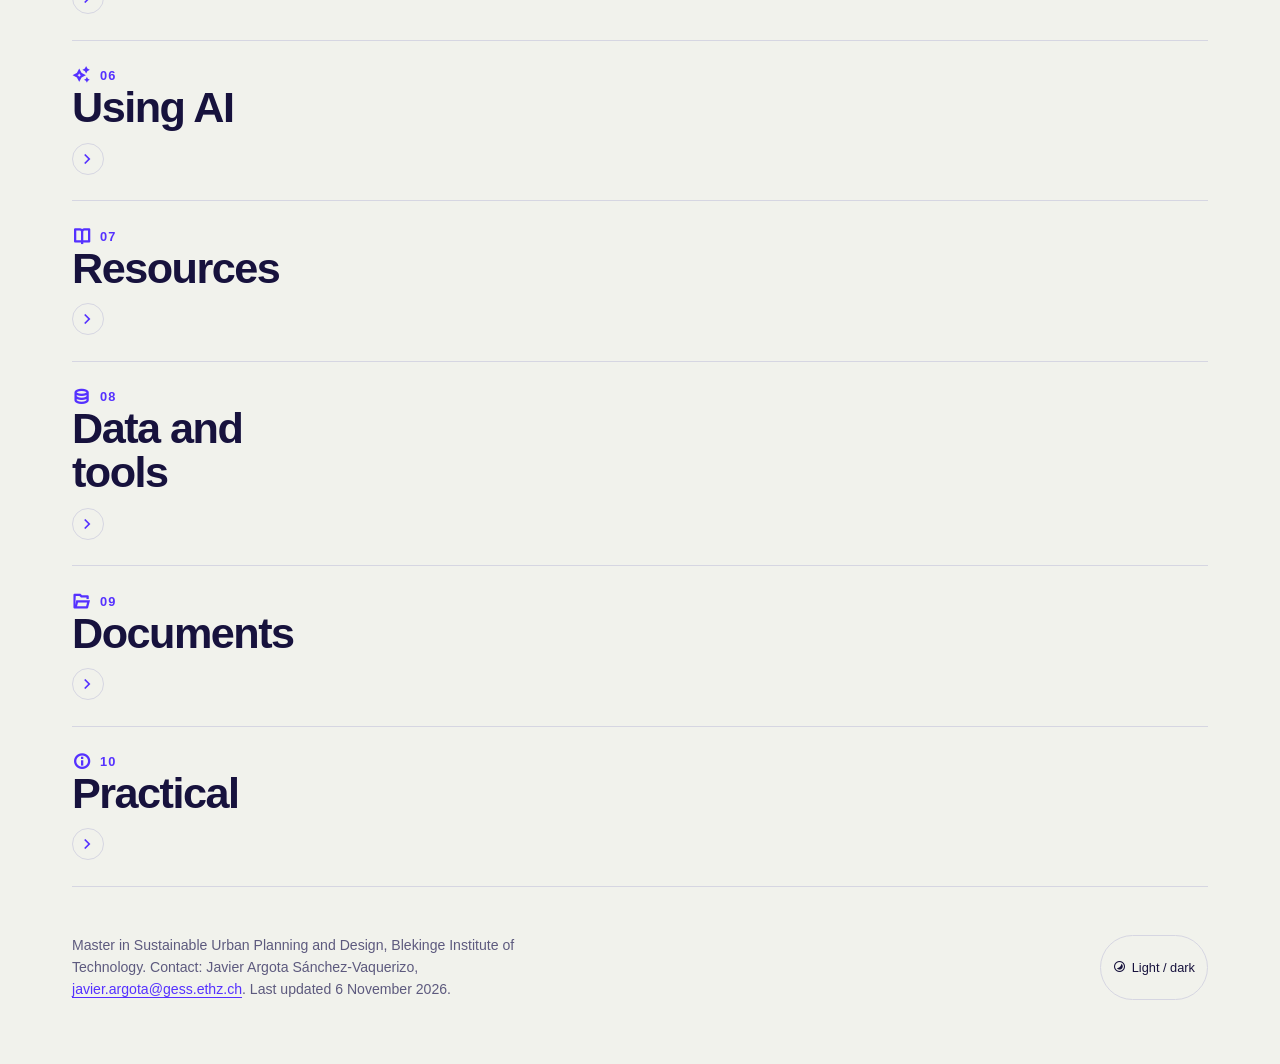
==== commit 02e4199f: "Collapsible sections, mockup reframe, share card, requirement specification wording" ====
--- a/index.html
+++ b/index.html
@@ -468,7 +468,7 @@
     <div class="sched-day">
       <div class="day-banner"><h3><i class="ri-building-2-line"></i>Tuesday 10 November</h3><span class="mode zoom"><i class="ri-video-chat-line"></i>Zoom · link in Canvas</span></div>
       <div class="slot t-work"><p class="slot-when">09:15–11:15</p><div class="slot-what"><div class="slot-tags"><span class="type t-work"><i class="ri-team-line"></i>Work session</span></div><b>Reading and writing, on your own</b><span>No session. Read the two <a href="#readings">required readings</a>.</span></div></div>
-      <div class="slot t-report"><p class="slot-when">11:15–12:00</p><div class="slot-what"><div class="slot-tags"><span class="type t-report"><i class="ri-quill-pen-line"></i>Course written report</span></div><b>Q&amp;A: the written report</b><span class="who">Andrea Gimeno Sanchez</span><span>About the course written report, which runs through the whole master's. It is not this module's deliverable.</span></div></div>
+      <div class="slot t-report"><p class="slot-when">11:15–12:00</p><div class="slot-what"><div class="slot-tags"><span class="type t-report"><i class="ri-quill-pen-line"></i>Course written report</span></div><b>Q&amp;A: the written report</b><span class="who">Andrea Gimeno Sanchez</span></div></div>
       <div class="slot t-lecture"><p class="slot-when">13:40–14:50</p><div class="slot-what"><div class="slot-tags"><span class="type t-lecture"><i class="ri-slideshow-3-line"></i>Lecture</span></div><b>Helsingborg municipality</b><span class="who">Trine Nykjär and Magnus Ihrefors</span><span>What Helsingborg actually has, why it is not yet a twin, "digital cousins", Gaussian splatting, and the Smart stad pre-study.</span><span>Two of their Gaussian splats: <a href="https://kartor.helsingborg.se/gaussionsplat/HFYzqlZQWzH36meQUSxi9Q/" target="_blank" rel="noopener">Östra Ramlösa</a> and <a href="https://kartor.helsingborg.se/gaussionsplat/hmNKJWQTzb6tK7H0a71GnA/" target="_blank" rel="noopener">Söderviadukten</a>.</span><span class="po"><em>Prepare</em>Nothing.</span></div></div>
       <div class="slot t-work"><p class="slot-when">15:15–16:45</p><div class="slot-what"><div class="slot-tags"><span class="type t-work"><i class="ri-team-line"></i>Work session</span></div><b>Guided vibecoding</b><span class="who">In your group, with <a class="person" href="#contact">Javier</a> on Zoom</span><span>Try the <a href="#options">starting examples</a> on the kit: make one change to the sea-level example the kit opens with, break it, and go back to the last saved copy.</span><span class="po"><em>Output</em>Your first build-log entry.</span></div></div>
     </div>
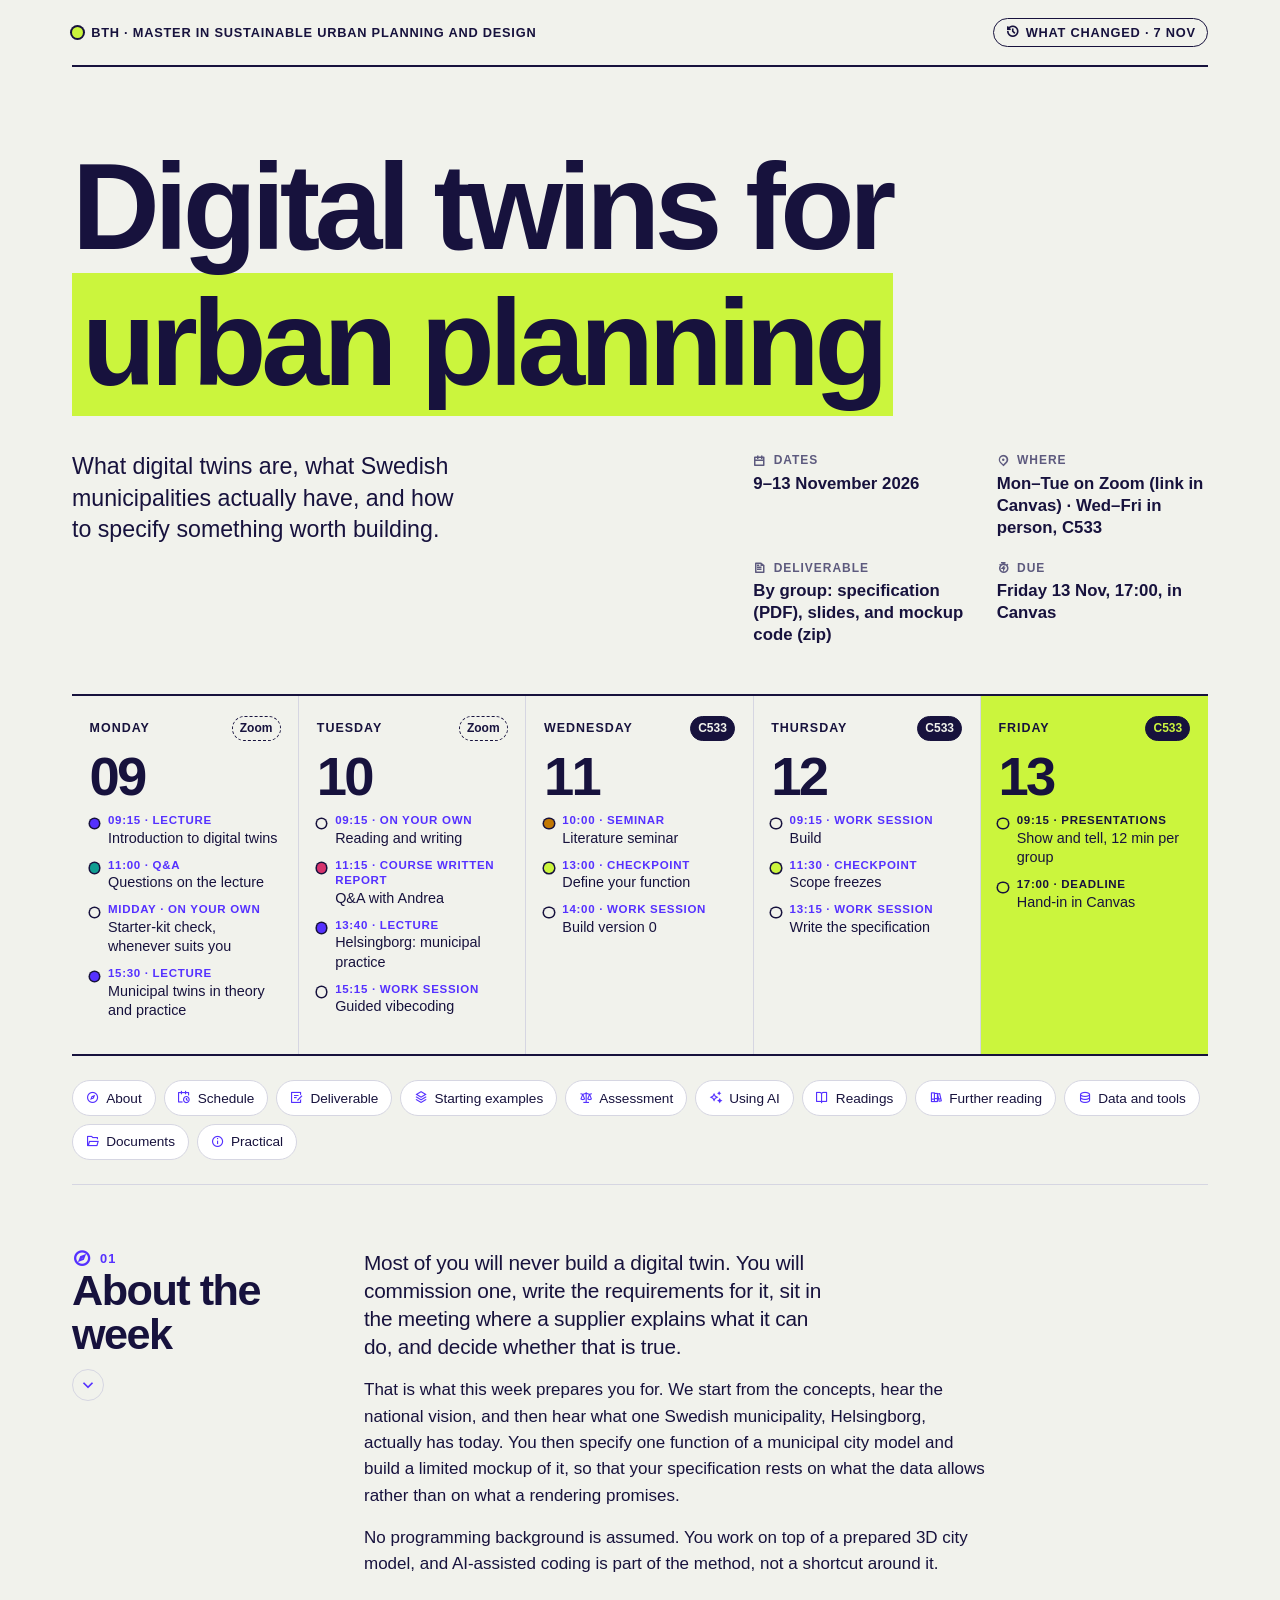
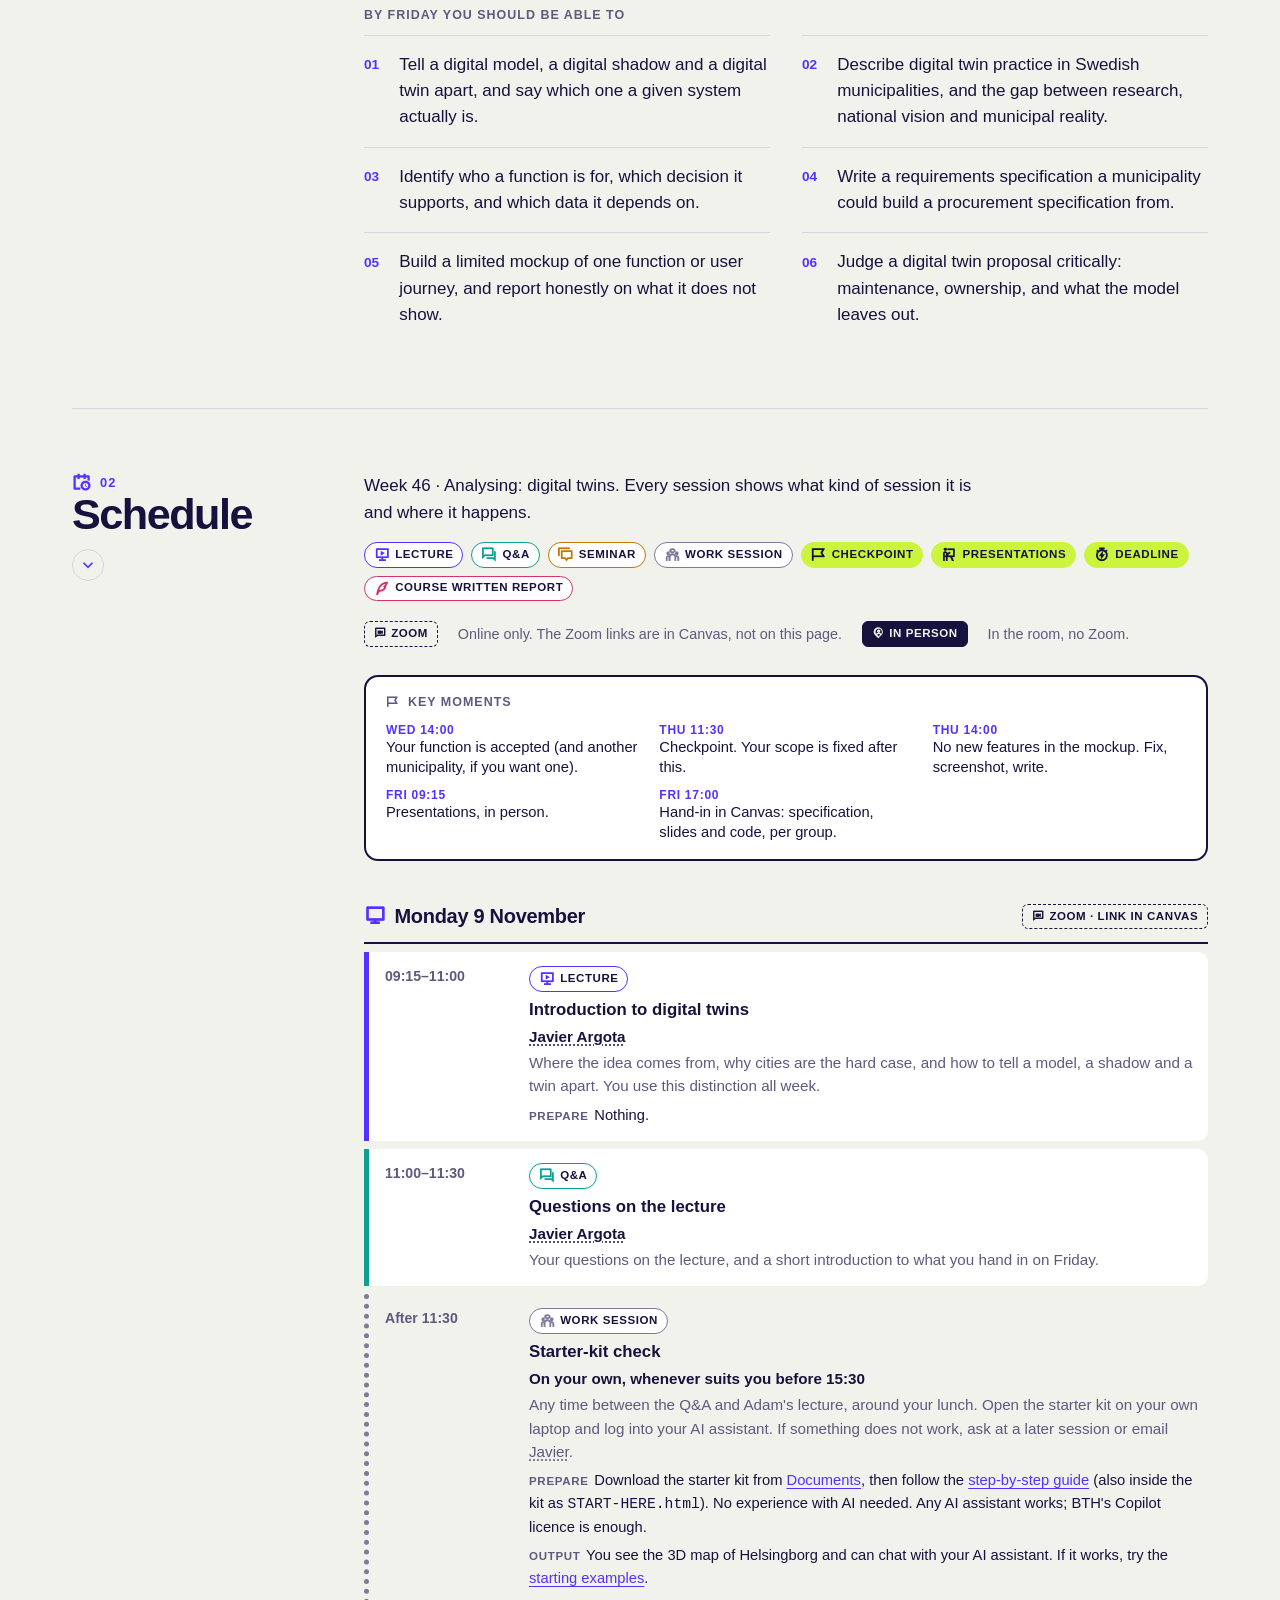
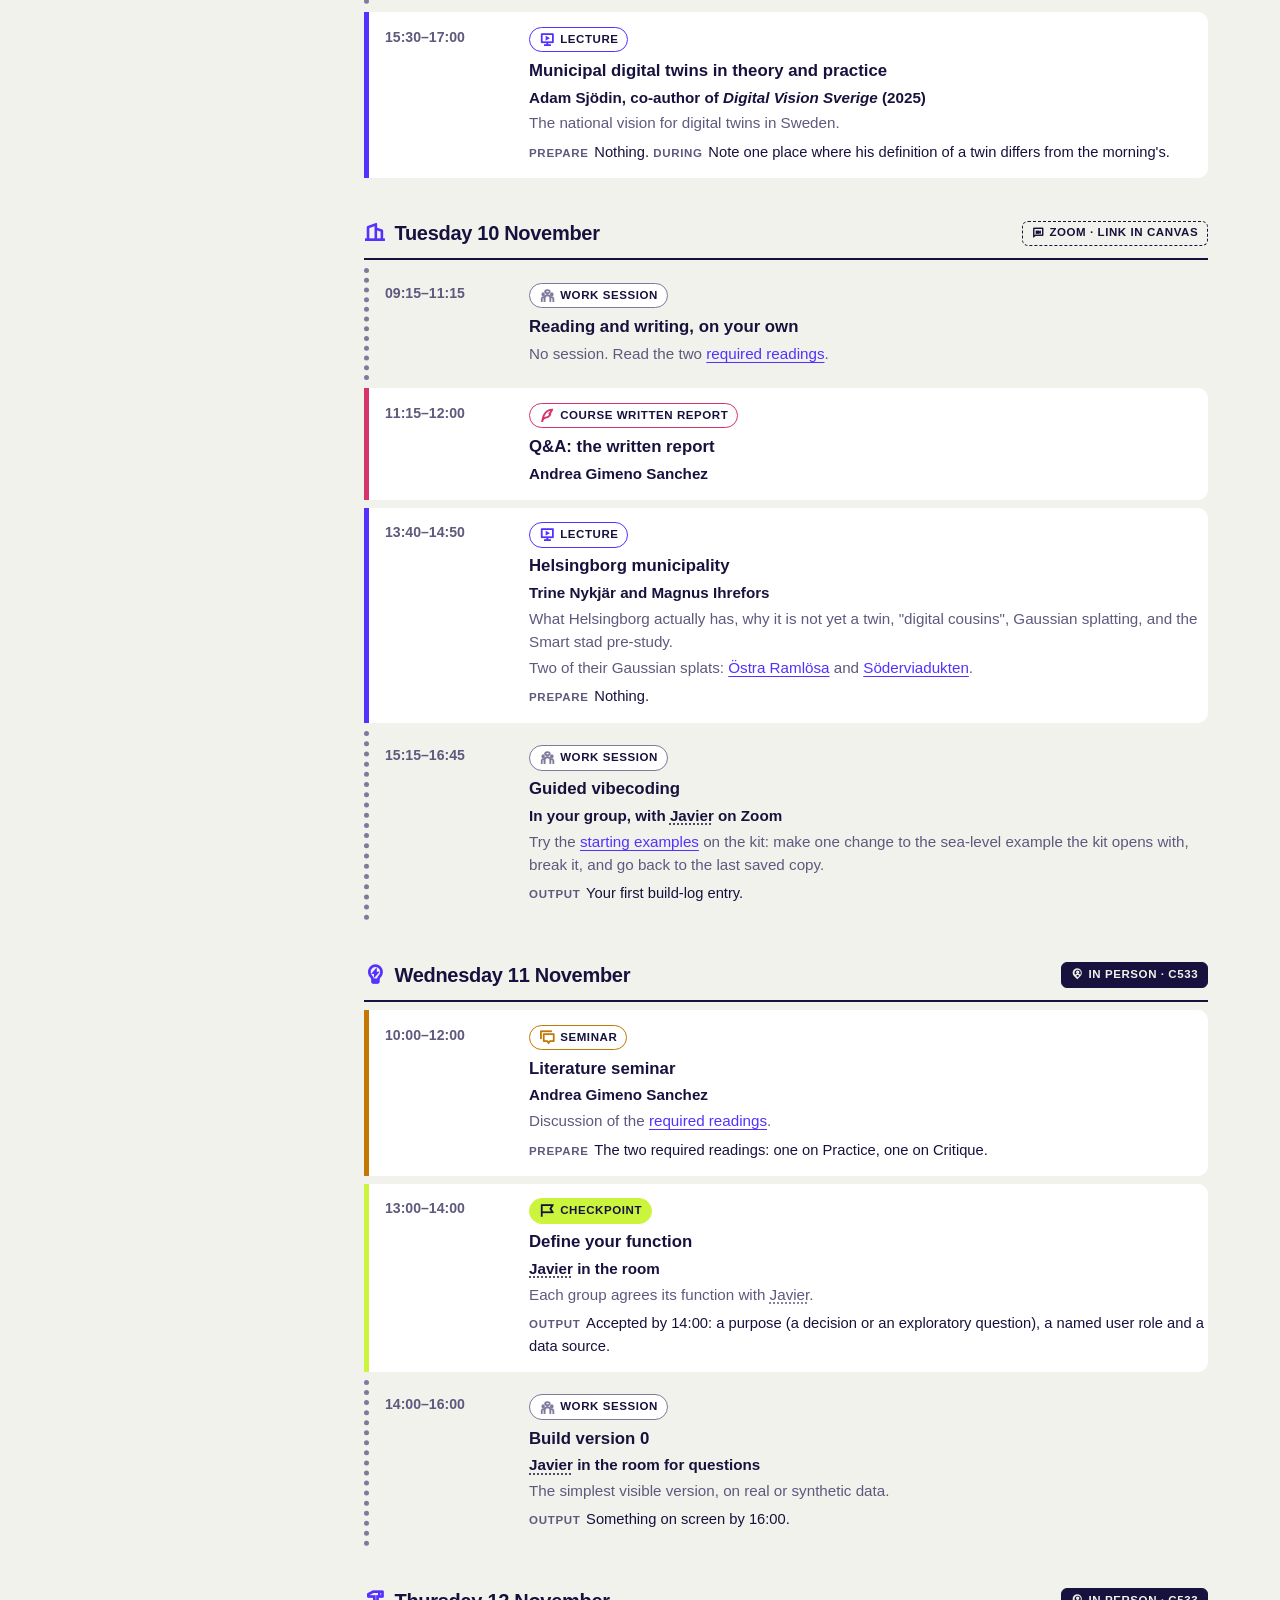
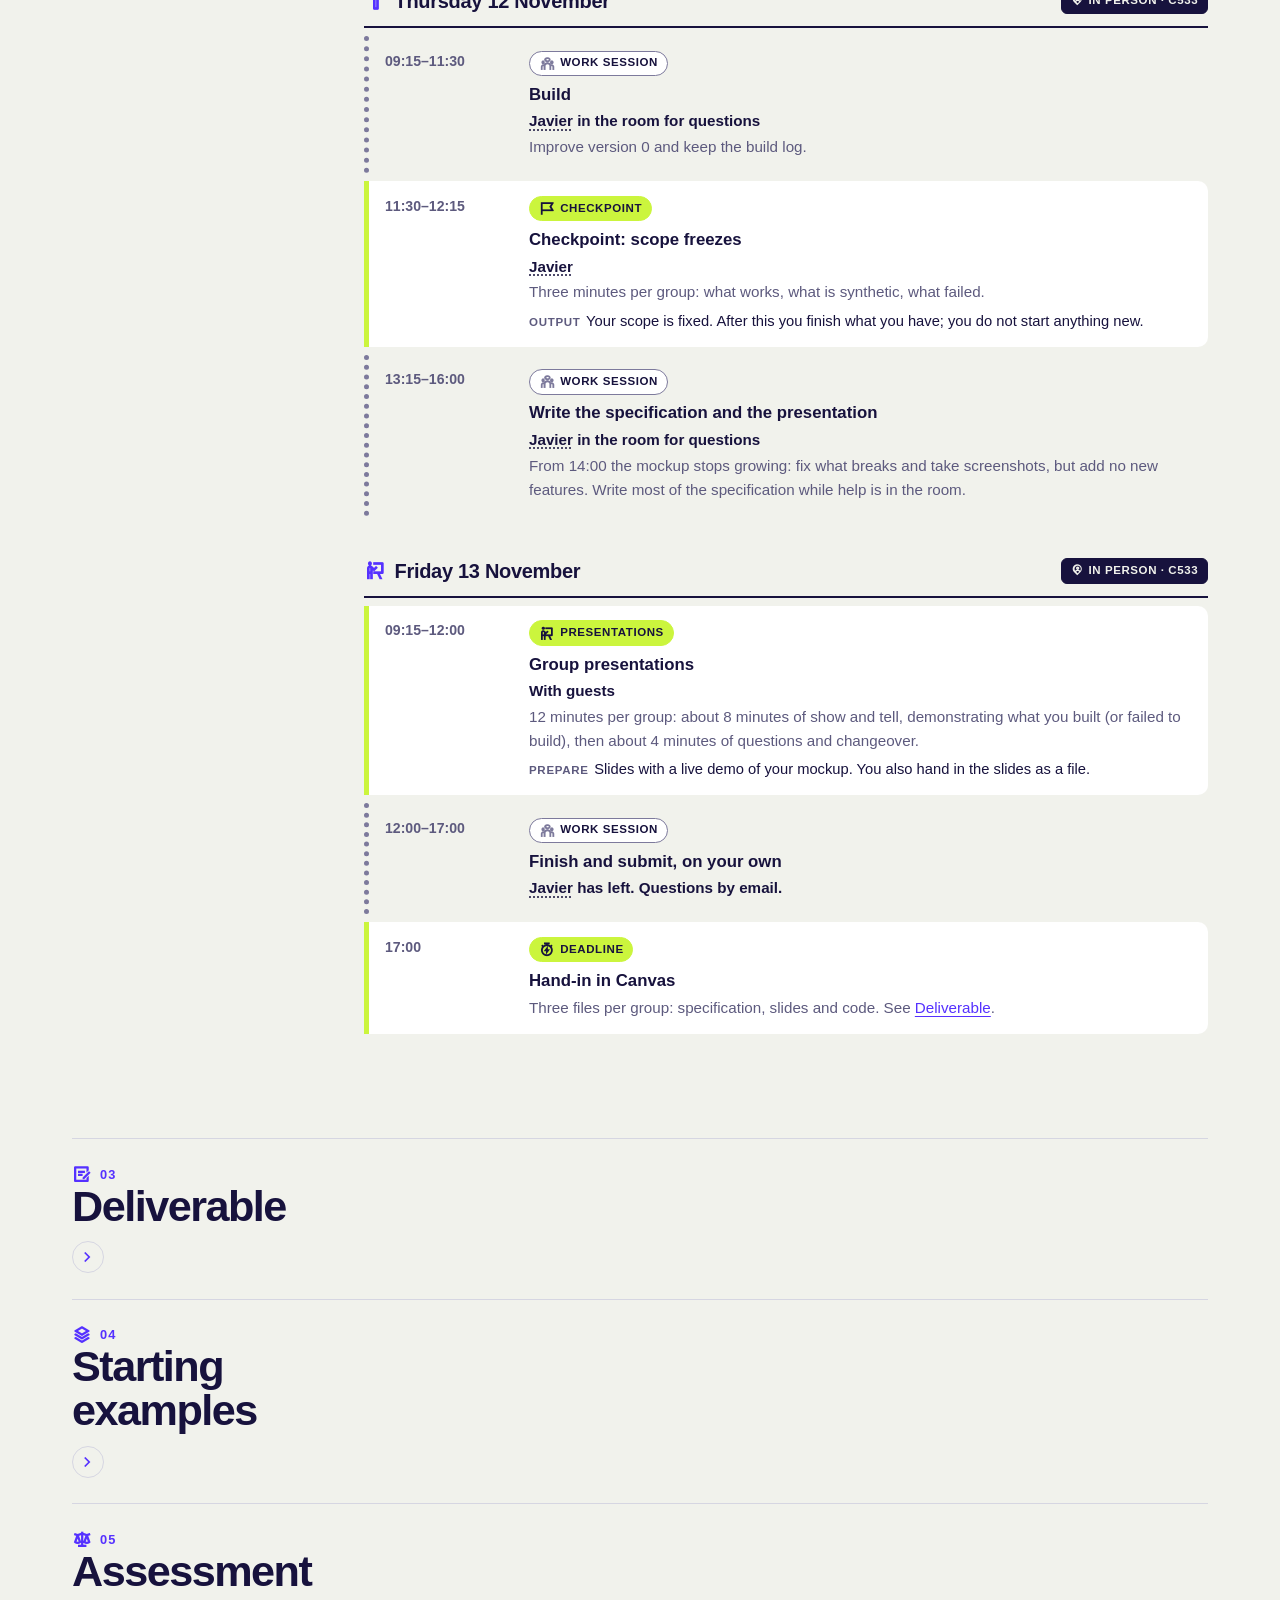
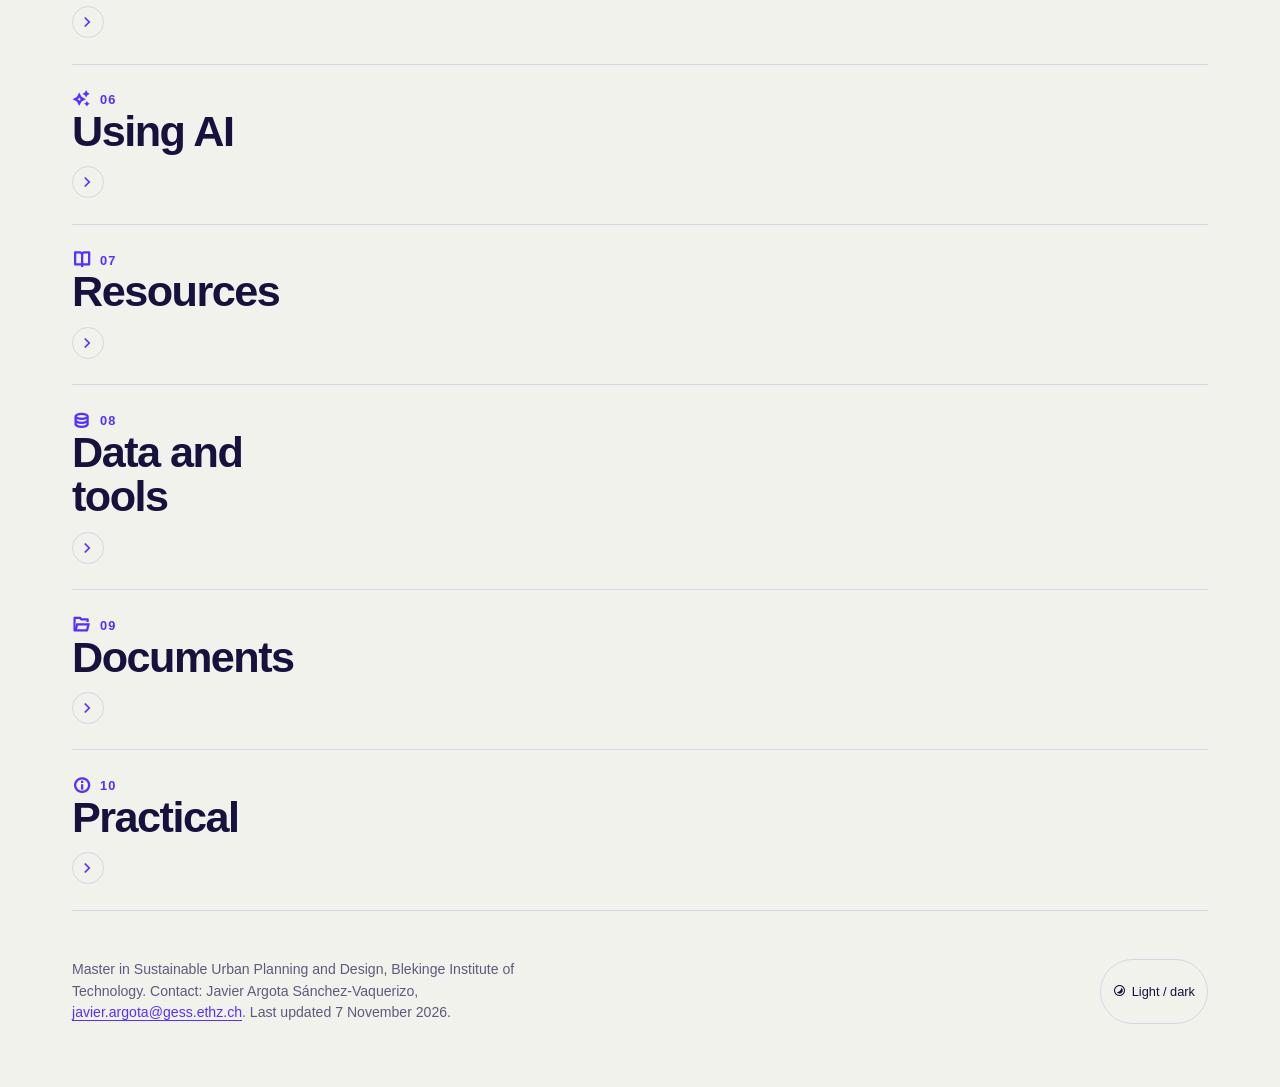
==== commit d17a01d0: "Collapsible sections, mockup reframe, share card, requirement specification wording" ====
--- a/index.html
+++ b/index.html
@@ -323,24 +323,13 @@
 <div class="bar">
   <span><span class="dot"></span>BTH · Master in Sustainable Urban Planning and Design</span>
   <details class="changes">
-    <summary><i class="ri-history-line"></i>What changed · 6 Nov</summary>
+    <summary><i class="ri-history-line"></i>What changed · 7 Nov</summary>
     <div class="panel" role="region" aria-label="Change log">
-      <h4>6 November 2026</h4>
+      <h4>7 November 2026</h4>
       <ul>
-        <li>Schedule now follows BTH's official timetable. Monday and Tuesday are on Zoom (links in Canvas); Wednesday to Friday are in person in C533.</li>
-        <li>Each session is marked by type: lecture, Q&amp;A, seminar, work session, checkpoint, presentation or deadline.</li>
-        <li>Starter-kit check moved to Monday, between the two lectures, done on your own whenever suits you.</li>
-        <li>New: Tuesday 11:15, Q&amp;A on the course written report with Andrea Gimeno Sanchez. Literature seminar moved to Wednesday 10:00–12:00.</li>
-        <li>Deliverable: three files in Canvas: the specification PDF (max 8 pages, annexes not counted), the presentation slides, and a zip with the code. Grading weights added.</li>
-        <li>Presentations: 12 minutes per group, in person.</li>
-        <li>Any AI assistant is fine; BTH's Copilot licence is enough.</li>
-        <li>The AI comparison is no longer part of the deliverable.</li>
-        <li>Starting examples can be tried from Monday. Clearer advice on pasting data into the AI.</li>
-        <li>Required readings: two texts, one on Practice and one on Critique. The concept readings are now optional.</li>
-        <li>Specification section 8 is now "Open questions and who to ask" (was "Questions for the supplier").</li>
-      </ul>
-      <h4>5 November 2026</h4>
-      <ul><li>Site published.</li></ul>
+        <li>Grading is pass or fail.</li>
+        <li>New step-by-step starter-kit guide for first-time AI users.</li>
+      </ul>
     </div>
   </details>
 </div>
@@ -461,7 +450,7 @@
       <div class="day-banner"><h3><i class="ri-computer-line"></i>Monday 9 November</h3><span class="mode zoom"><i class="ri-video-chat-line"></i>Zoom · link in Canvas</span></div>
       <div class="slot t-lecture"><p class="slot-when">09:15–11:00</p><div class="slot-what"><div class="slot-tags"><span class="type t-lecture"><i class="ri-slideshow-3-line"></i>Lecture</span></div><b>Introduction to digital twins</b><span class="who"><a class="person" href="#contact">Javier Argota</a></span><span>Where the idea comes from, why cities are the hard case, and how to tell a model, a shadow and a twin apart. You use this distinction all week.</span><span class="po"><em>Prepare</em>Nothing.</span></div></div>
       <div class="slot t-qa"><p class="slot-when">11:00–11:30</p><div class="slot-what"><div class="slot-tags"><span class="type t-qa"><i class="ri-question-answer-line"></i>Q&amp;A</span></div><b>Questions on the lecture</b><span class="who"><a class="person" href="#contact">Javier Argota</a></span><span>Your questions on the lecture, and a short introduction to what you hand in on Friday.</span></div></div>
-      <div class="slot t-work"><p class="slot-when">After 11:30</p><div class="slot-what"><div class="slot-tags"><span class="type t-work"><i class="ri-team-line"></i>Work session</span></div><b>Starter-kit check</b><span class="who">On your own, whenever suits you before 15:30</span><span>Any time between the Q&amp;A and Adam's lecture, around your lunch. Open the starter kit on your own laptop and log into your AI assistant. If something does not work, ask at a later session or email <a class="person" href="#contact">Javier</a>.</span><span class="po"><em>Prepare</em>Download the starter kit from <a href="#documents">Documents</a> and unzip it. Any AI assistant works; BTH's Copilot licence is enough.</span><span class="po"><em>Output</em>You see the 3D map of Helsingborg and can chat with your AI assistant. If it works, try the <a href="#options">starting examples</a>.</span></div></div>
+      <div class="slot t-work"><p class="slot-when">After 11:30</p><div class="slot-what"><div class="slot-tags"><span class="type t-work"><i class="ri-team-line"></i>Work session</span></div><b>Starter-kit check</b><span class="who">On your own, whenever suits you before 15:30</span><span>Any time between the Q&amp;A and Adam's lecture, around your lunch. Open the starter kit on your own laptop and log into your AI assistant. If something does not work, ask at a later session or email <a class="person" href="#contact">Javier</a>.</span><span class="po"><em>Prepare</em>Download the starter kit from <a href="#documents">Documents</a>, then follow the <a href="starter-kit/START-HERE.html" target="_blank" rel="noopener">step-by-step guide</a> (also inside the kit as <code>START-HERE.html</code>). No experience with AI needed. Any AI assistant works; BTH's Copilot licence is enough.</span><span class="po"><em>Output</em>You see the 3D map of Helsingborg and can chat with your AI assistant. If it works, try the <a href="#options">starting examples</a>.</span></div></div>
       <div class="slot t-lecture"><p class="slot-when">15:30–17:00</p><div class="slot-what"><div class="slot-tags"><span class="type t-lecture"><i class="ri-slideshow-3-line"></i>Lecture</span></div><b>Municipal digital twins in theory and practice</b><span class="who">Adam Sjödin, co-author of <i>Digital Vision Sverige</i> (2025)</span><span>The national vision for digital twins in Sweden.</span><span class="po"><em>Prepare</em>Nothing. <em>During</em>Note one place where his definition of a twin differs from the morning's.</span></div></div>
     </div>
 
@@ -545,7 +534,7 @@
   <div class="sec-body">
     <p class="lede">Practice examples to learn the starter kit and the AI assistant. Deliberately basic.</p>
     <p>You can start on Monday, right after the starter-kit check, and continue in Tuesday afternoon's guided vibecoding. Your group's project is your own function, agreed on Wednesday by 14:00. It can grow out of one of these examples, or not, as long as it serves a clear purpose for a named user. Helsingborg is the default case, because we hear from the people who run its model and the kit is built for it.</p>
-    <div class="note"><i class="ri-flask-line"></i><p><b>Starting points, not the destination.</b> Each example has a ready-made prompt in the kit's <code>docs/PROMPTS.md</code>. Expect to go further than any of them.</p></div>
+    <div class="note"><i class="ri-flask-line"></i><p><b>Starting points, not the destination.</b> Each example has a ready-made prompt, with a copy button, in the <a href="starter-kit/START-HERE.html#prompts" target="_blank" rel="noopener">step-by-step guide</a>. Expect to go further than any of them.</p></div>
     <div class="cards">
       <div class="card option"><div class="letter">A</div><h5>Example: sea level and buildings</h5><p>Show which buildings sit below a user-selected water level.</p><dl><dt>User</dt><dd>Plan architect drafting a waterfront detaljplan</dd><dt>Hard part</dt><dd>Projections are ranges, not one number</dd></dl></div>
       <div class="card option"><div class="letter">B</div><h5>Example: where the model is out of date</h5><p>Colour buildings by how long since the model was last checked against reality.</p><dl><dt>User</dt><dd>The GIS engineer who maintains the 3D model</dd><dt>Hard part</dt><dd>No public record of update dates. That gap is the finding</dd></dl></div>
@@ -587,20 +576,20 @@
 <section class="sec" id="assessment">
   <div class="sec-head"><div class="sec-num"><i class="ri-scales-3-line"></i>05</div><h2>Assessment</h2></div>
   <div class="sec-body">
-    <p>Graded by group. Each of the eight sections of the specification counts for 10%, the mockup for 10% and the presentation for 10%. Throughout, be specific: a particular place, user, decision and dataset, not a generic city. The code is required, but it is not graded on its quality as software.</p>
+    <p>The module is graded pass or fail, by group. The table shows what we look at. Throughout, be specific: a particular place, user, decision and dataset, not a generic city. The code is required, but it is not graded on its quality as software.</p>
     <div class="tbl"><table>
-      <thead><tr><th>Part</th><th>What we look for</th><th>Weight</th></tr></thead>
+      <thead><tr><th>Part</th><th>What we look for</th></tr></thead>
       <tbody>
-        <tr><td><b>1. Purpose and need</b></td><td>A stated decision or exploratory question, a named user role and a particular place. Every requirement traces back to it.</td><td>10%</td></tr>
-        <tr><td><b>2. Current state</b></td><td>What the municipality has today, classified as model, shadow or twin, using what you heard on Tuesday.</td><td>10%</td></tr>
-        <tr><td><b>3. Requirements</b></td><td>Testable "shall" statements, Must or Should, how a delivery would be checked, and whether the mockup shows it.</td><td>10%</td></tr>
-        <tr><td><b>4. Data</b></td><td>The most demanding part. Every dataset the function needs: owner, how current, update cycle, licence, what is missing, and what happens when nobody maintains it.</td><td>10%</td></tr>
-        <tr><td><b>5. Organisation and maintenance</b></td><td>Who owns the function, who updates it, and how parallel versions are avoided.</td><td>10%</td></tr>
-        <tr><td><b>6. Not included</b></td><td>At least one thing deliberately left out, with a reason.</td><td>10%</td></tr>
-        <tr><td><b>7. Risks</b></td><td>What breaks in real use, including what the mockup could not show.</td><td>10%</td></tr>
-        <tr><td><b>8. Open questions and who to ask</b></td><td>Three real gaps that block the next step, each with the right person or organisation to ask.</td><td>10%</td></tr>
-        <tr><td><b>Mockup</b></td><td>Shows one function or one user journey. Real, synthetic and fake parts are declared in Annex A; the build log is in Annex B.</td><td>10%</td></tr>
-        <tr><td><b>Presentation</b></td><td>Within 12 minutes: a clear show and tell of what you built or failed to build, and good answers to the questions.</td><td>10%</td></tr>
+        <tr><td><b>1. Purpose and need</b></td><td>A stated decision or exploratory question, a named user role and a particular place. Every requirement traces back to it.</td></tr>
+        <tr><td><b>2. Current state</b></td><td>What the municipality has today, classified as model, shadow or twin, using what you heard on Tuesday.</td></tr>
+        <tr><td><b>3. Requirements</b></td><td>Testable "shall" statements, Must or Should, how a delivery would be checked, and whether the mockup shows it.</td></tr>
+        <tr><td><b>4. Data</b></td><td>The most demanding part. Every dataset the function needs: owner, how current, update cycle, licence, what is missing, and what happens when nobody maintains it.</td></tr>
+        <tr><td><b>5. Organisation and maintenance</b></td><td>Who owns the function, who updates it, and how parallel versions are avoided.</td></tr>
+        <tr><td><b>6. Not included</b></td><td>At least one thing deliberately left out, with a reason.</td></tr>
+        <tr><td><b>7. Risks</b></td><td>What breaks in real use, including what the mockup could not show.</td></tr>
+        <tr><td><b>8. Open questions and who to ask</b></td><td>Three real gaps that block the next step, each with the right person or organisation to ask.</td></tr>
+        <tr><td><b>Mockup</b></td><td>Shows one function or one user journey. Real, synthetic and fake parts are declared in Annex A; the build log is in Annex B.</td></tr>
+        <tr><td><b>Presentation</b></td><td>Within 12 minutes: a clear show and tell of what you built or failed to build, and good answers to the questions.</td></tr>
         </tbody>
     </table></div>
   </div>
@@ -854,7 +843,7 @@
   <div class="sec-body">
     <div class="cards">
       <div class="card"><h5><i class="ri-video-chat-line"></i>Zoom</h5><p>Monday and Tuesday are on Zoom. The links are in Canvas, not on this page. Wednesday to Friday are in person in C533, with no Zoom.</p></div>
-      <div class="card"><h5><i class="ri-download-2-line"></i>Starter kit</h5><p>Download it from Documents and check that it opens on your laptop on Monday, on your own, any time between the two lectures. If it does not, ask at a later session or email <a class="person" href="#contact">Javier</a>.</p></div>
+      <div class="card"><h5><i class="ri-download-2-line"></i>Starter kit</h5><p>Download it from Documents and follow the <a href="starter-kit/START-HERE.html" target="_blank" rel="noopener">step-by-step guide</a> on Monday, on your own, any time between the two lectures. If it does not, ask at a later session or email <a class="person" href="#contact">Javier</a>.</p></div>
       <div class="card"><h5><i class="ri-team-line"></i>Groups</h5><p>Groups are already assigned. All work and all files are per group.</p></div>
       <div class="card"><h5><i class="ri-inbox-archive-line"></i>Hand-in</h5><p>In Canvas, Friday 13 November, 17:00: specification, slides and code, per group. See <a href="#deliverable">Deliverable</a>.</p></div>
       <div class="card" id="contact"><h5><i class="ri-chat-3-line"></i>Contact</h5><p>Javier Argota Sánchez-Vaquerizo<br><a href="mailto:javier.argota@gess.ethz.ch">javier.argota@gess.ethz.ch</a></p></div>
@@ -865,7 +854,7 @@
 </main>
 
 <footer>
-  <p>Master in Sustainable Urban Planning and Design, Blekinge Institute of Technology. Contact: Javier Argota Sánchez-Vaquerizo, <a href="mailto:javier.argota@gess.ethz.ch">javier.argota@gess.ethz.ch</a>. Last updated 6 November 2026.</p>
+  <p>Master in Sustainable Urban Planning and Design, Blekinge Institute of Technology. Contact: Javier Argota Sánchez-Vaquerizo, <a href="mailto:javier.argota@gess.ethz.ch">javier.argota@gess.ethz.ch</a>. Last updated 7 November 2026.</p>
   <button class="theme-btn" type="button" id="theme"><i class="ri-contrast-2-line"></i>Light / dark</button>
 </footer>
 
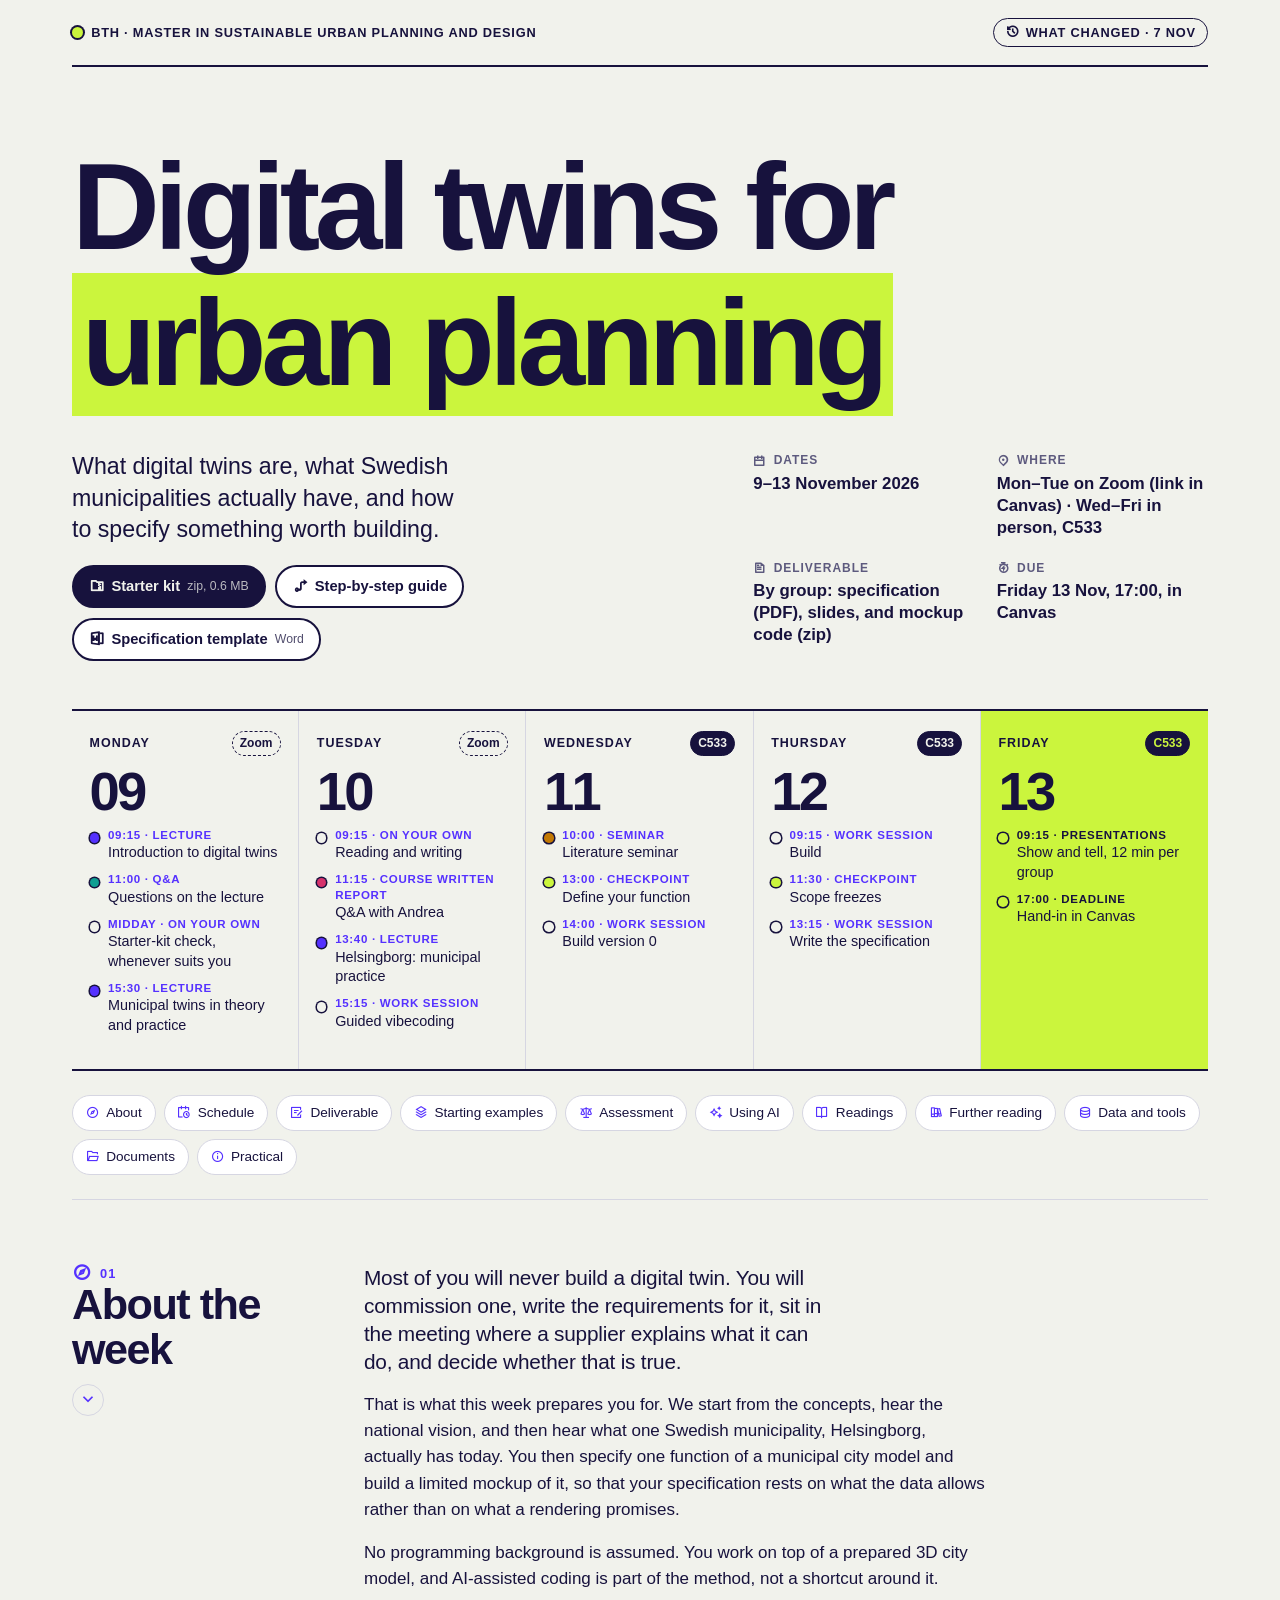
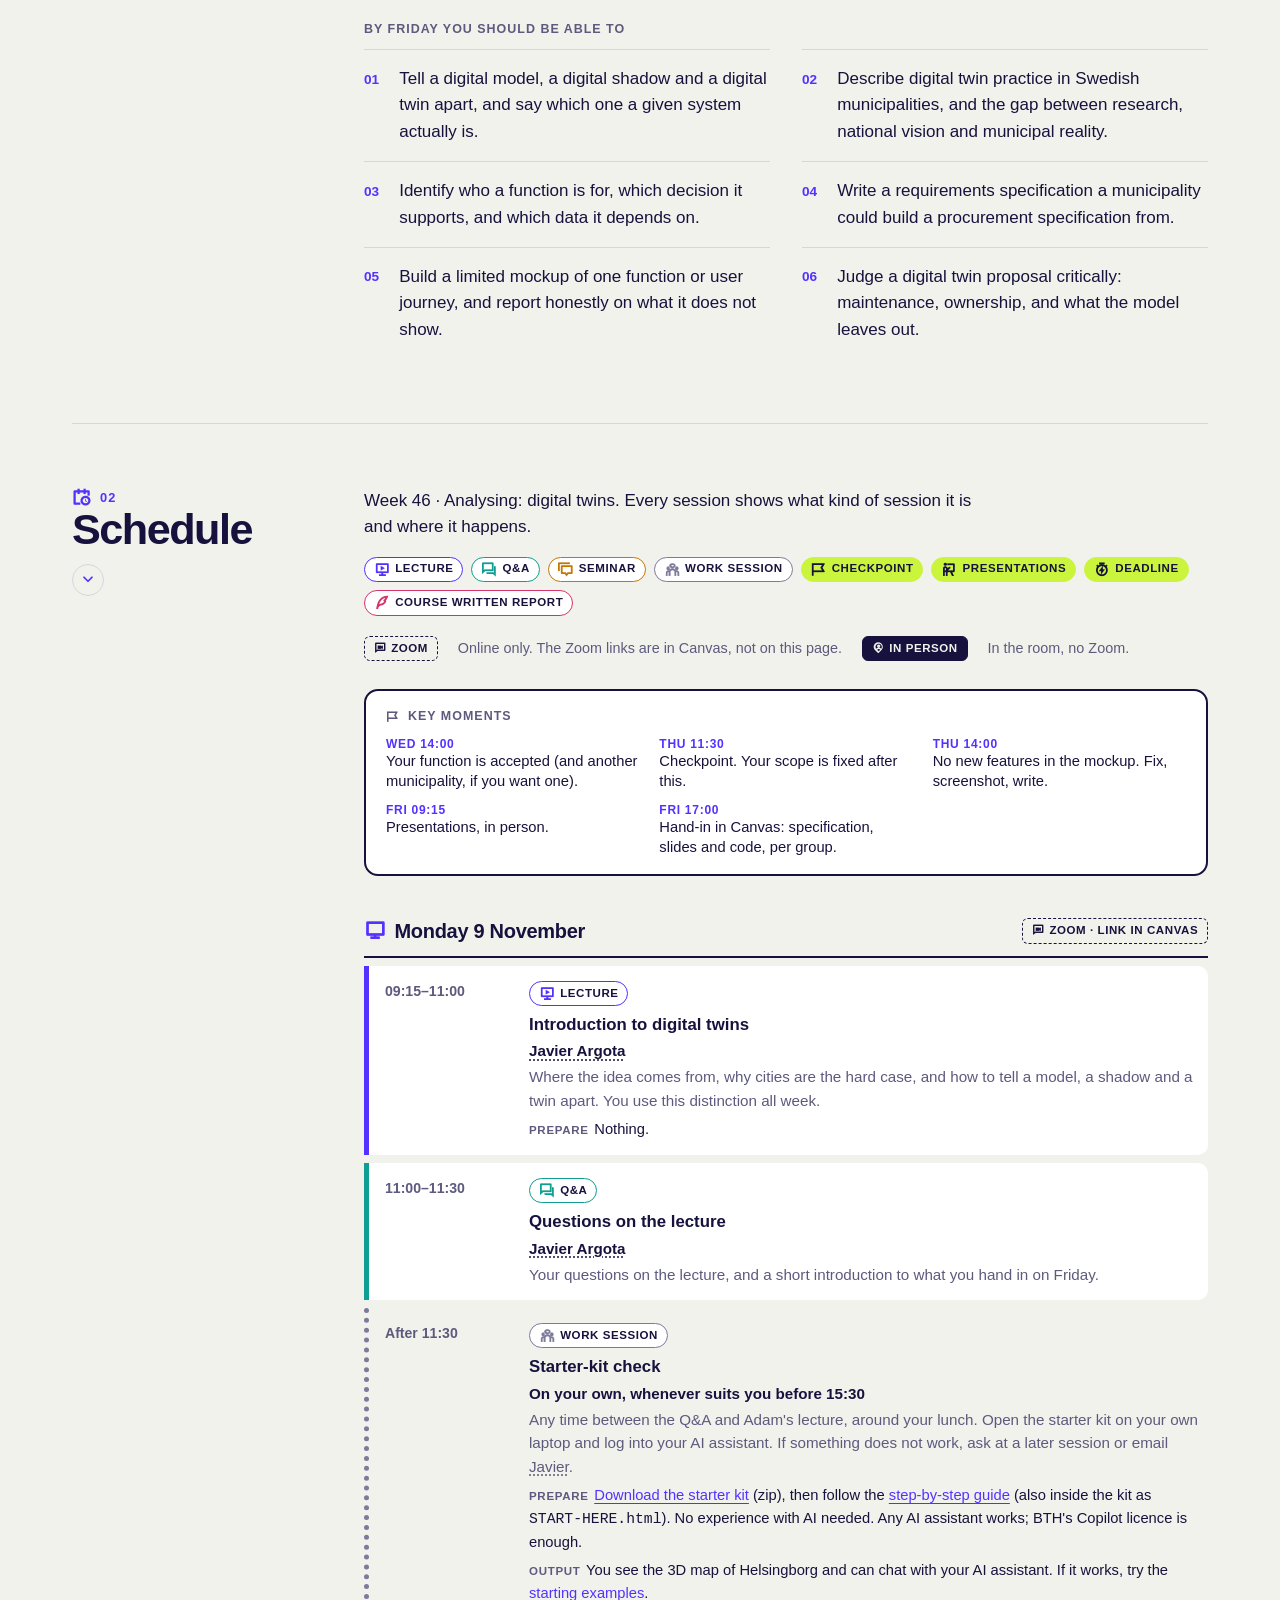
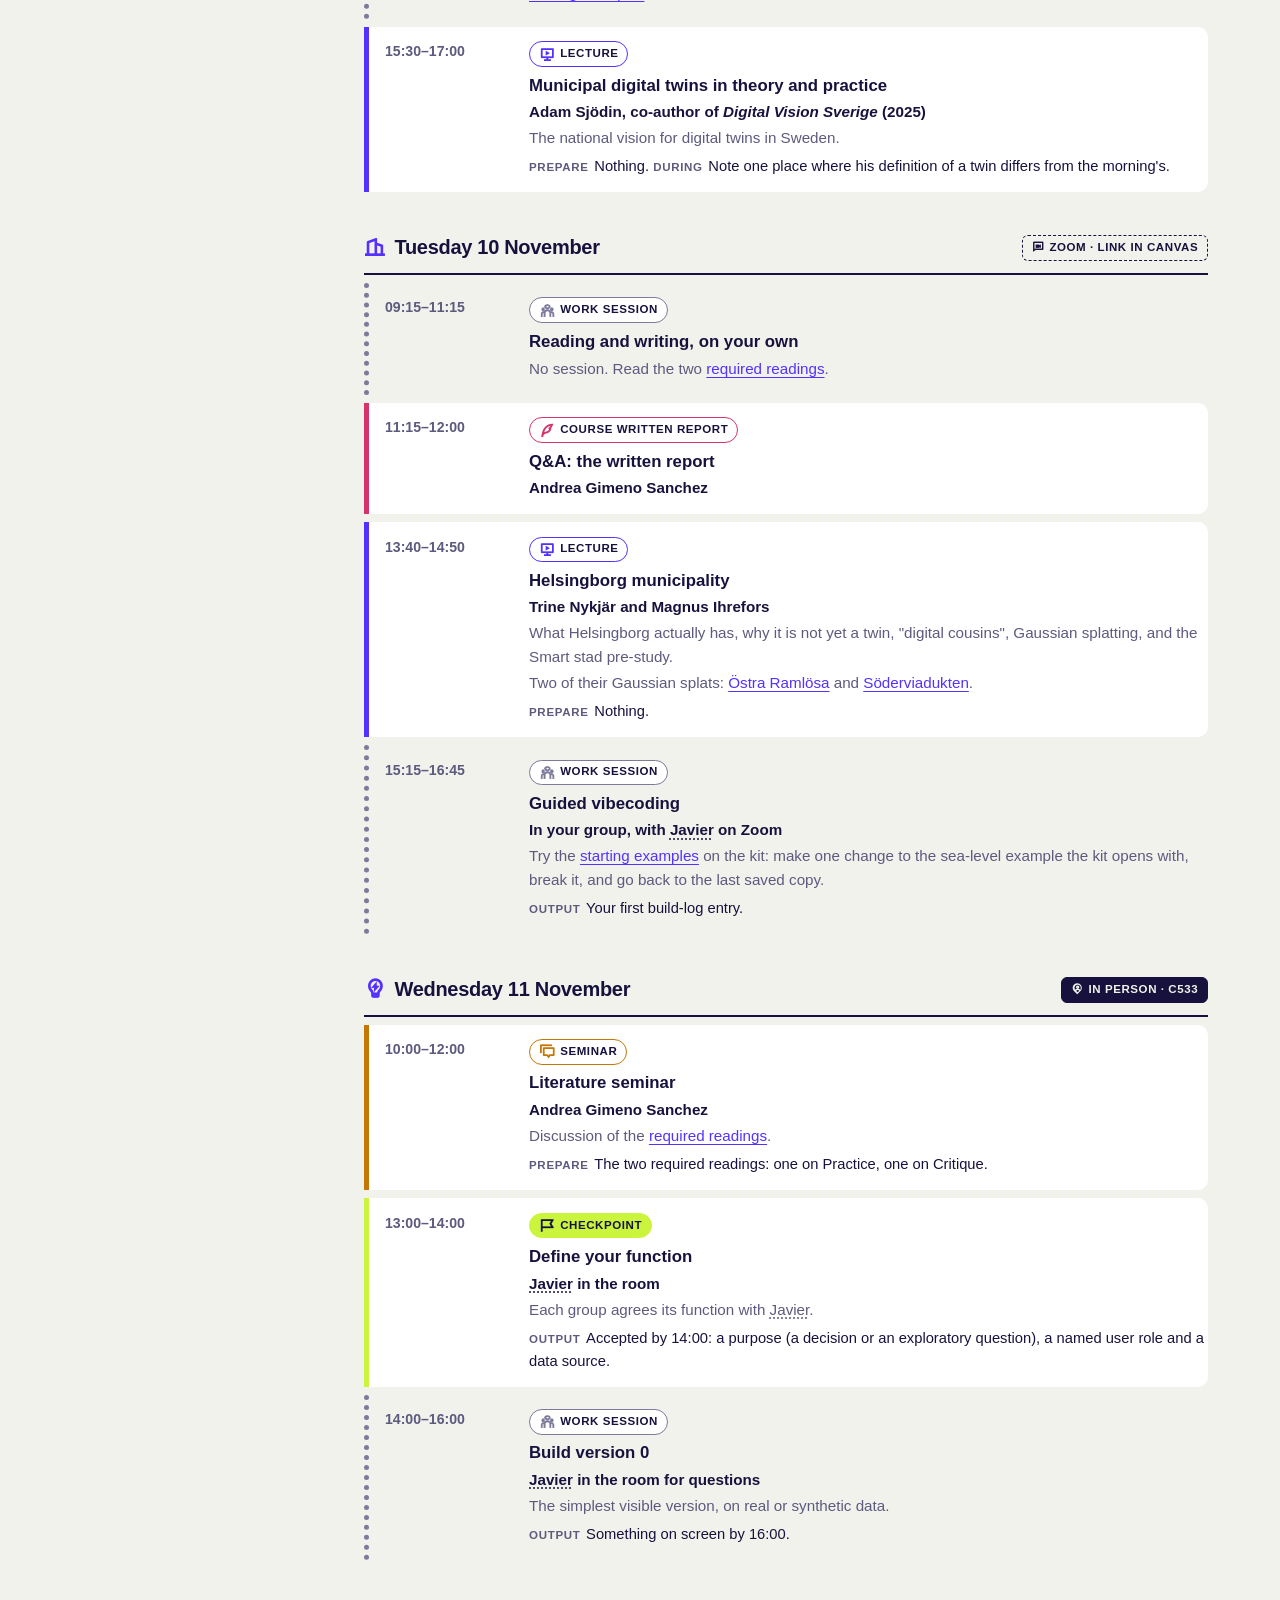
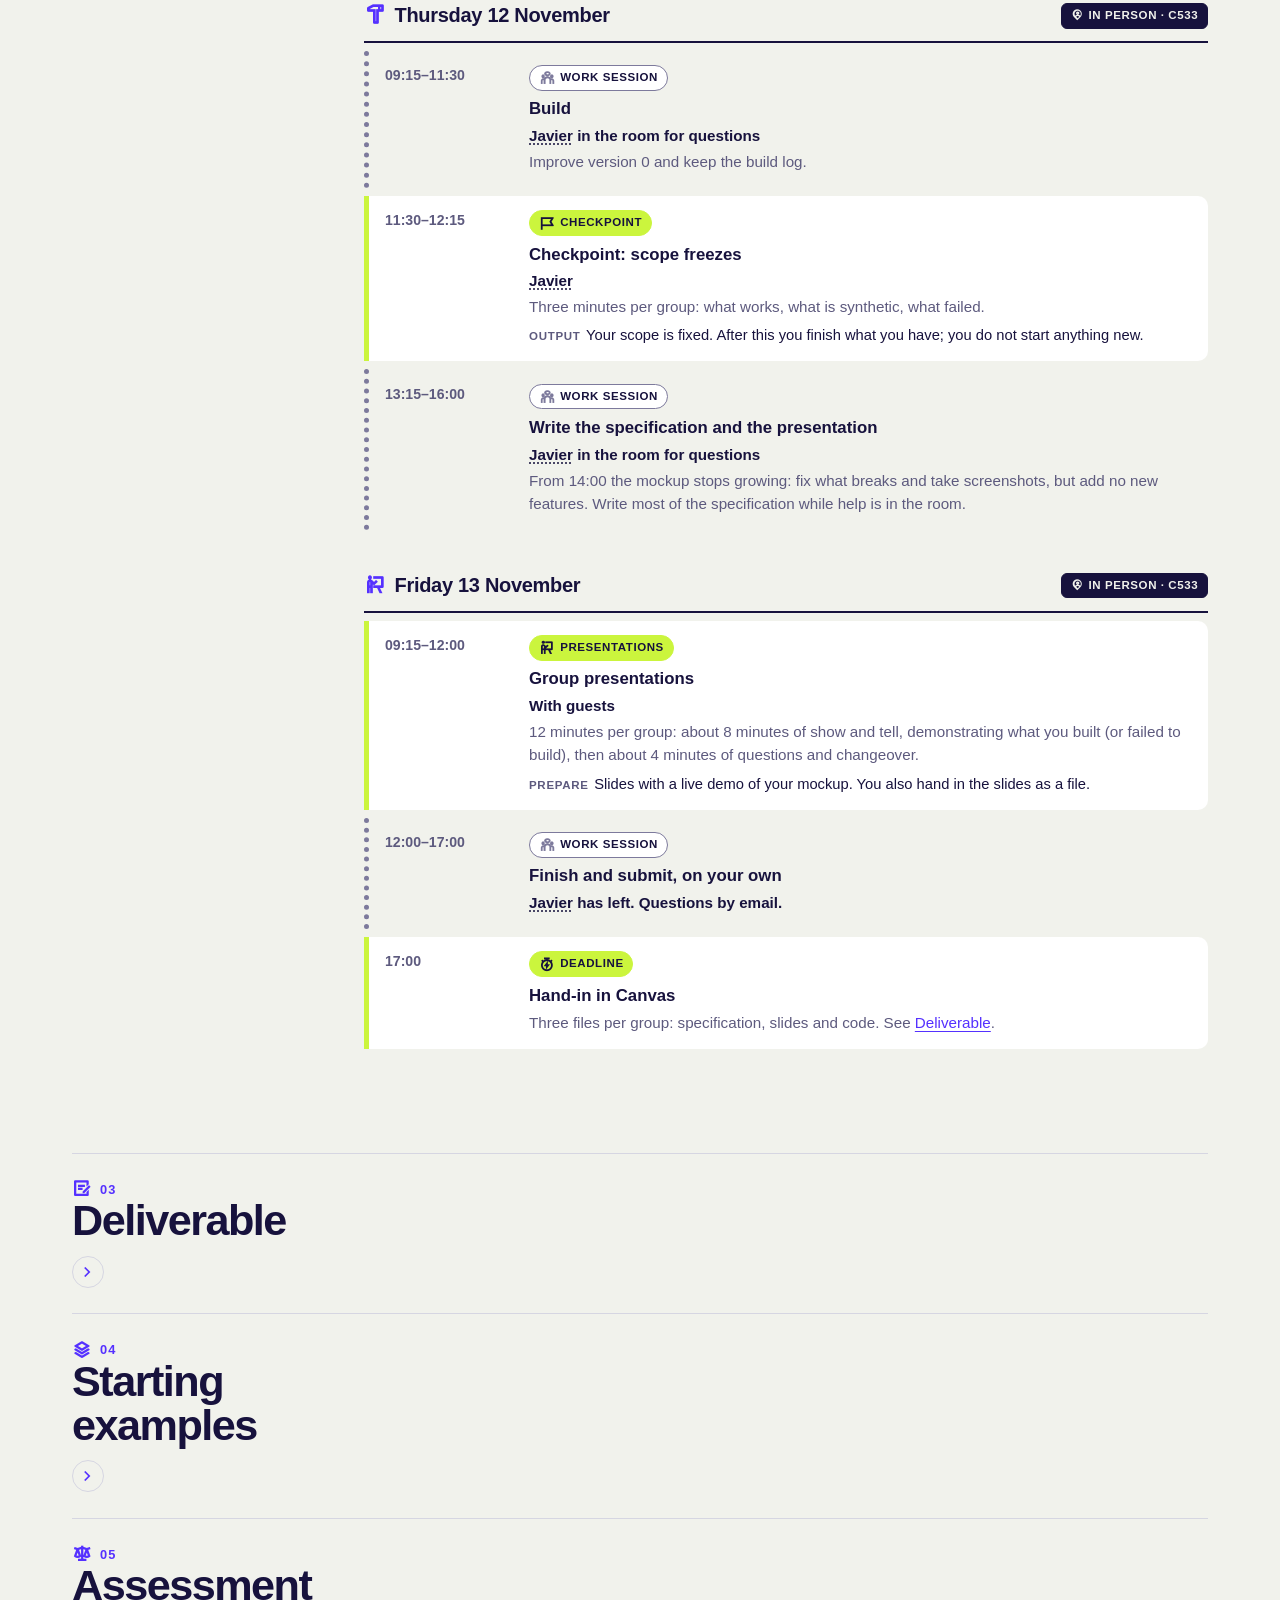
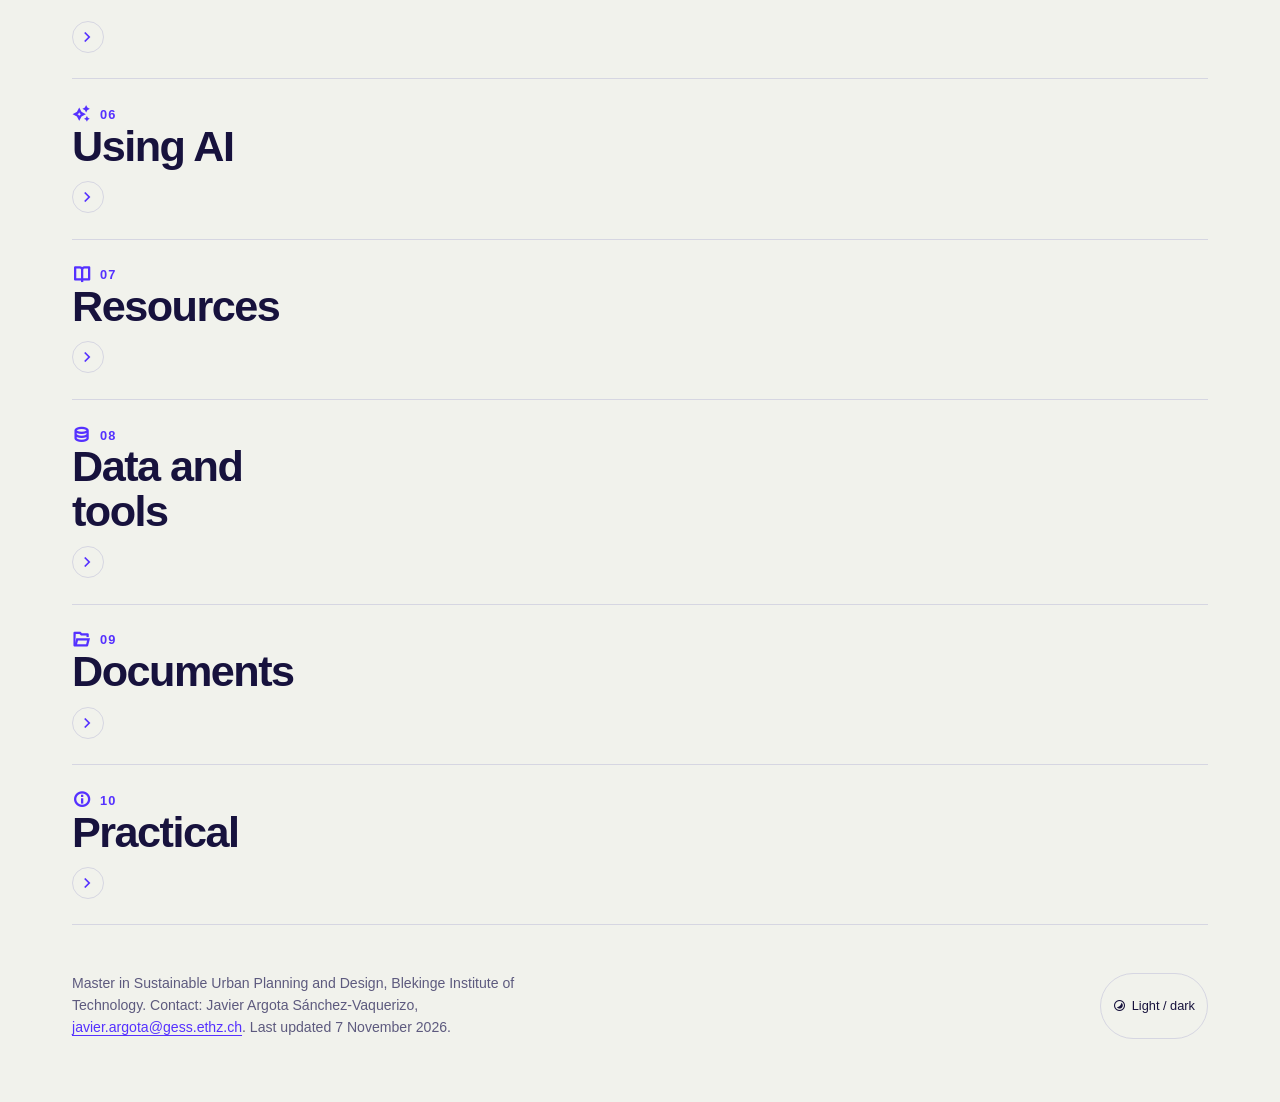
==== commit 4c4619a1: "Collapsible sections, mockup reframe, share card, requirement specification wording" ====
--- a/index.html
+++ b/index.html
@@ -201,6 +201,17 @@
 .files code{display:inline-block;background:var(--surface);border:1px solid var(--rule);border-radius:8px;padding:.35rem .6rem;font-size:.85rem;white-space:nowrap}
 @media (max-width:900px){.files li{grid-template-columns:1fr}.files code{white-space:normal;overflow-wrap:anywhere;justify-self:start}}
 
+/* ---------- download buttons ---------- */
+.dl-row{display:flex;flex-wrap:wrap;gap:.6rem;margin:1.25rem 0 0;align-items:center;align-content:flex-start;align-self:start}
+a.dl{display:inline-flex;align-items:center;gap:.45rem;font-weight:700;font-size:.92rem;text-decoration:none;padding:.5rem .95rem;border-radius:99px;border:2px solid var(--ink);color:var(--ink);background:var(--surface)}
+a.dl.primary{background:var(--ink);color:var(--bg)}
+a.dl:hover{background:var(--lime);color:var(--on-lime);border-color:var(--lime)}
+a.dl small{font-weight:500;opacity:.75}
+.hero .dl-row{grid-column:1/8;grid-row:3}
+.hero .standfirst{grid-row:2}
+.hero .facts{grid-row:2/span 2}
+@media (max-width:860px){.hero .dl-row,.hero .standfirst,.hero .facts{grid-column:1/-1;grid-row:auto}}
+
 /* ---------- cards ---------- */
 .cards{display:grid;grid-template-columns:repeat(auto-fill,minmax(15.5rem,1fr));gap:1rem;margin:0 0 1rem}
 .card{background:var(--surface);border:1px solid var(--rule);border-radius:14px;padding:1.2rem 1.2rem 1.1rem;display:flex;flex-direction:column;gap:.5rem}
@@ -337,6 +348,11 @@
 <header class="hero">
   <h1><span class="h1-top">Digital twins for</span> <em>urban planning</em></h1>
   <p class="standfirst">What digital twins are, what Swedish municipalities actually have, and how to specify something worth building.</p>
+  <div class="dl-row">
+    <a class="dl primary" href="files/starter-kit/helsingborg-starter-kit.zip" download><i class="ri-folder-zip-line"></i>Starter kit <small>zip, 0.6 MB</small></a>
+    <a class="dl" href="starter-kit/START-HERE.html" target="_blank" rel="noopener"><i class="ri-guide-line"></i>Step-by-step guide</a>
+    <a class="dl" href="files/templates/requirement-brief-template.docx" download><i class="ri-file-word-2-line"></i>Specification template <small>Word</small></a>
+  </div>
   <dl class="facts">
     <div><dt><i class="ri-calendar-line"></i>Dates</dt><dd>9–13 November 2026</dd></div>
     <div><dt><i class="ri-map-pin-2-line"></i>Where</dt><dd>Mon–Tue on Zoom (link in Canvas) · Wed–Fri in person, C533</dd></div>
@@ -450,7 +466,7 @@
       <div class="day-banner"><h3><i class="ri-computer-line"></i>Monday 9 November</h3><span class="mode zoom"><i class="ri-video-chat-line"></i>Zoom · link in Canvas</span></div>
       <div class="slot t-lecture"><p class="slot-when">09:15–11:00</p><div class="slot-what"><div class="slot-tags"><span class="type t-lecture"><i class="ri-slideshow-3-line"></i>Lecture</span></div><b>Introduction to digital twins</b><span class="who"><a class="person" href="#contact">Javier Argota</a></span><span>Where the idea comes from, why cities are the hard case, and how to tell a model, a shadow and a twin apart. You use this distinction all week.</span><span class="po"><em>Prepare</em>Nothing.</span></div></div>
       <div class="slot t-qa"><p class="slot-when">11:00–11:30</p><div class="slot-what"><div class="slot-tags"><span class="type t-qa"><i class="ri-question-answer-line"></i>Q&amp;A</span></div><b>Questions on the lecture</b><span class="who"><a class="person" href="#contact">Javier Argota</a></span><span>Your questions on the lecture, and a short introduction to what you hand in on Friday.</span></div></div>
-      <div class="slot t-work"><p class="slot-when">After 11:30</p><div class="slot-what"><div class="slot-tags"><span class="type t-work"><i class="ri-team-line"></i>Work session</span></div><b>Starter-kit check</b><span class="who">On your own, whenever suits you before 15:30</span><span>Any time between the Q&amp;A and Adam's lecture, around your lunch. Open the starter kit on your own laptop and log into your AI assistant. If something does not work, ask at a later session or email <a class="person" href="#contact">Javier</a>.</span><span class="po"><em>Prepare</em>Download the starter kit from <a href="#documents">Documents</a>, then follow the <a href="starter-kit/START-HERE.html" target="_blank" rel="noopener">step-by-step guide</a> (also inside the kit as <code>START-HERE.html</code>). No experience with AI needed. Any AI assistant works; BTH's Copilot licence is enough.</span><span class="po"><em>Output</em>You see the 3D map of Helsingborg and can chat with your AI assistant. If it works, try the <a href="#options">starting examples</a>.</span></div></div>
+      <div class="slot t-work"><p class="slot-when">After 11:30</p><div class="slot-what"><div class="slot-tags"><span class="type t-work"><i class="ri-team-line"></i>Work session</span></div><b>Starter-kit check</b><span class="who">On your own, whenever suits you before 15:30</span><span>Any time between the Q&amp;A and Adam's lecture, around your lunch. Open the starter kit on your own laptop and log into your AI assistant. If something does not work, ask at a later session or email <a class="person" href="#contact">Javier</a>.</span><span class="po"><em>Prepare</em><a href="files/starter-kit/helsingborg-starter-kit.zip" download>Download the starter kit</a> (zip), then follow the <a href="starter-kit/START-HERE.html" target="_blank" rel="noopener">step-by-step guide</a> (also inside the kit as <code>START-HERE.html</code>). No experience with AI needed. Any AI assistant works; BTH's Copilot licence is enough.</span><span class="po"><em>Output</em>You see the 3D map of Helsingborg and can chat with your AI assistant. If it works, try the <a href="#options">starting examples</a>.</span></div></div>
       <div class="slot t-lecture"><p class="slot-when">15:30–17:00</p><div class="slot-what"><div class="slot-tags"><span class="type t-lecture"><i class="ri-slideshow-3-line"></i>Lecture</span></div><b>Municipal digital twins in theory and practice</b><span class="who">Adam Sjödin, co-author of <i>Digital Vision Sverige</i> (2025)</span><span>The national vision for digital twins in Sweden.</span><span class="po"><em>Prepare</em>Nothing. <em>During</em>Note one place where his definition of a twin differs from the morning's.</span></div></div>
     </div>
 
@@ -494,7 +510,7 @@
 
     <h3><i class="ri-inbox-archive-line"></i>What you hand in</h3>
     <ol class="files">
-      <li><div class="f-head"><span class="tag">File 1 · PDF</span><h5><i class="ri-file-pdf-2-line"></i>The specification</h5></div><p>Sections 1–8, at most 8 pages, plus the annexes, which do not count towards the 8 pages. Annex A: 3–4 screenshots of the mockup. Annex B: the build log.</p><code>DT2026_GroupNN_specification.pdf</code></li>
+      <li><div class="f-head"><span class="tag">File 1 · PDF</span><h5><i class="ri-file-pdf-2-line"></i>The specification</h5></div><p>Sections 1–8, at most 8 pages, plus the annexes, which do not count towards the 8 pages. Annex A: 3–4 screenshots of the mockup. Annex B: the build log.</p><code>DT2026_GroupNN_specification.pdf</code><p><a href="files/templates/requirement-brief-template.docx" download>Download the template</a> (Word), fill it in, export as PDF.</p></li>
       <li><div class="f-head"><span class="tag">File 2 · PDF or PowerPoint</span><h5><i class="ri-presentation-line"></i>The presentation slides</h5></div><p>The slides you use on Friday morning: in person in C533, 12 minutes per group, about 8 minutes of show and tell with a demo of what you built (or failed to build), then about 4 minutes of questions and changeover.</p><code>DT2026_GroupNN_presentation.pdf</code></li>
       <li><div class="f-head"><span class="tag">File 3 · zip</span><h5><i class="ri-folder-zip-line"></i>The code and working files</h5></div><p>The complete mockup folder as you built it (every HTML, JavaScript and data file), so that it opens by double-click on another computer, plus any other working files.</p><code>DT2026_GroupNN_files.zip</code></li>
     </ol>
@@ -503,7 +519,7 @@
     <div class="note lime"><i class="ri-focus-3-line"></i><p><b>The specification is the main deliverable.</b> The mockup is evidence for it: it may be partly or entirely faked, as long as you say so. Your function must serve a purpose: support a decision, or answer an explicit exploratory question. "Show the city in 3D" is not a purpose. Name the place, the user, the decision or question, and the data.</p></div>
 
     <h3><i class="ri-file-list-3-line"></i>The specification: at most 8 pages, plus annexes</h3>
-    <p>A first draft written before procurement: what the municipality should ask a supplier for, and how it would check the delivery. It does not need to be a legally complete procurement document. Use the template in the starter kit or under <a href="#documents">Documents</a>. Be demanding, above all about data: specify what the municipality should ask for, not only what you managed to build.</p>
+    <p>A first draft written before procurement: what the municipality should ask a supplier for, and how it would check the delivery. It does not need to be a legally complete procurement document. Use the <a href="files/templates/requirement-brief-template.docx" download>specification template</a> (Word). The same file is in the starter kit's <code>docs</code> folder. Be demanding, above all about data: specify what the municipality should ask for, not only what you managed to build.</p>
     <ol class="steps">
       <li><span><b>Purpose and need.</b> What the function is for: the decision it supports, or the question it explores. The planning problem, the place, and the named role whose work changes. Which other departments need the same function.</span></li>
       <li><span><b>Current state.</b> What the municipality has today, and whether that is a model, a shadow or a twin.</span></li>
@@ -533,6 +549,7 @@
   <div class="sec-head"><div class="sec-num"><i class="ri-stack-line"></i>04</div><h2>Starting examples</h2></div>
   <div class="sec-body">
     <p class="lede">Practice examples to learn the starter kit and the AI assistant. Deliberately basic.</p>
+    <div class="dl-row" style="margin:0 0 1rem"><a class="dl primary" href="files/starter-kit/helsingborg-starter-kit.zip" download><i class="ri-folder-zip-line"></i>Starter kit <small>zip</small></a><a class="dl" href="starter-kit/START-HERE.html#prompts" target="_blank" rel="noopener"><i class="ri-guide-line"></i>Guide and prompts</a></div>
     <p>You can start on Monday, right after the starter-kit check, and continue in Tuesday afternoon's guided vibecoding. Your group's project is your own function, agreed on Wednesday by 14:00. It can grow out of one of these examples, or not, as long as it serves a clear purpose for a named user. Helsingborg is the default case, because we hear from the people who run its model and the kit is built for it.</p>
     <div class="note"><i class="ri-flask-line"></i><p><b>Starting points, not the destination.</b> Each example has a ready-made prompt, with a copy button, in the <a href="starter-kit/START-HERE.html#prompts" target="_blank" rel="noopener">step-by-step guide</a>. Expect to go further than any of them.</p></div>
     <div class="cards">
@@ -843,9 +860,9 @@
   <div class="sec-body">
     <div class="cards">
       <div class="card"><h5><i class="ri-video-chat-line"></i>Zoom</h5><p>Monday and Tuesday are on Zoom. The links are in Canvas, not on this page. Wednesday to Friday are in person in C533, with no Zoom.</p></div>
-      <div class="card"><h5><i class="ri-download-2-line"></i>Starter kit</h5><p>Download it from Documents and follow the <a href="starter-kit/START-HERE.html" target="_blank" rel="noopener">step-by-step guide</a> on Monday, on your own, any time between the two lectures. If it does not, ask at a later session or email <a class="person" href="#contact">Javier</a>.</p></div>
+      <div class="card"><h5><i class="ri-download-2-line"></i>Starter kit</h5><p><a href="files/starter-kit/helsingborg-starter-kit.zip" download>Download it</a> (zip) and follow the <a href="starter-kit/START-HERE.html" target="_blank" rel="noopener">step-by-step guide</a> on Monday, on your own, any time between the two lectures. If it does not, ask at a later session or email <a class="person" href="#contact">Javier</a>.</p></div>
       <div class="card"><h5><i class="ri-team-line"></i>Groups</h5><p>Groups are already assigned. All work and all files are per group.</p></div>
-      <div class="card"><h5><i class="ri-inbox-archive-line"></i>Hand-in</h5><p>In Canvas, Friday 13 November, 17:00: specification, slides and code, per group. See <a href="#deliverable">Deliverable</a>.</p></div>
+      <div class="card"><h5><i class="ri-inbox-archive-line"></i>Hand-in</h5><p>In Canvas, Friday 13 November, 17:00: specification, slides and code, per group. Write the specification in the <a href="files/templates/requirement-brief-template.docx" download>template</a>. See <a href="#deliverable">Deliverable</a>.</p></div>
       <div class="card" id="contact"><h5><i class="ri-chat-3-line"></i>Contact</h5><p>Javier Argota Sánchez-Vaquerizo<br><a href="mailto:javier.argota@gess.ethz.ch">javier.argota@gess.ethz.ch</a></p></div>
     </div>
   </div>
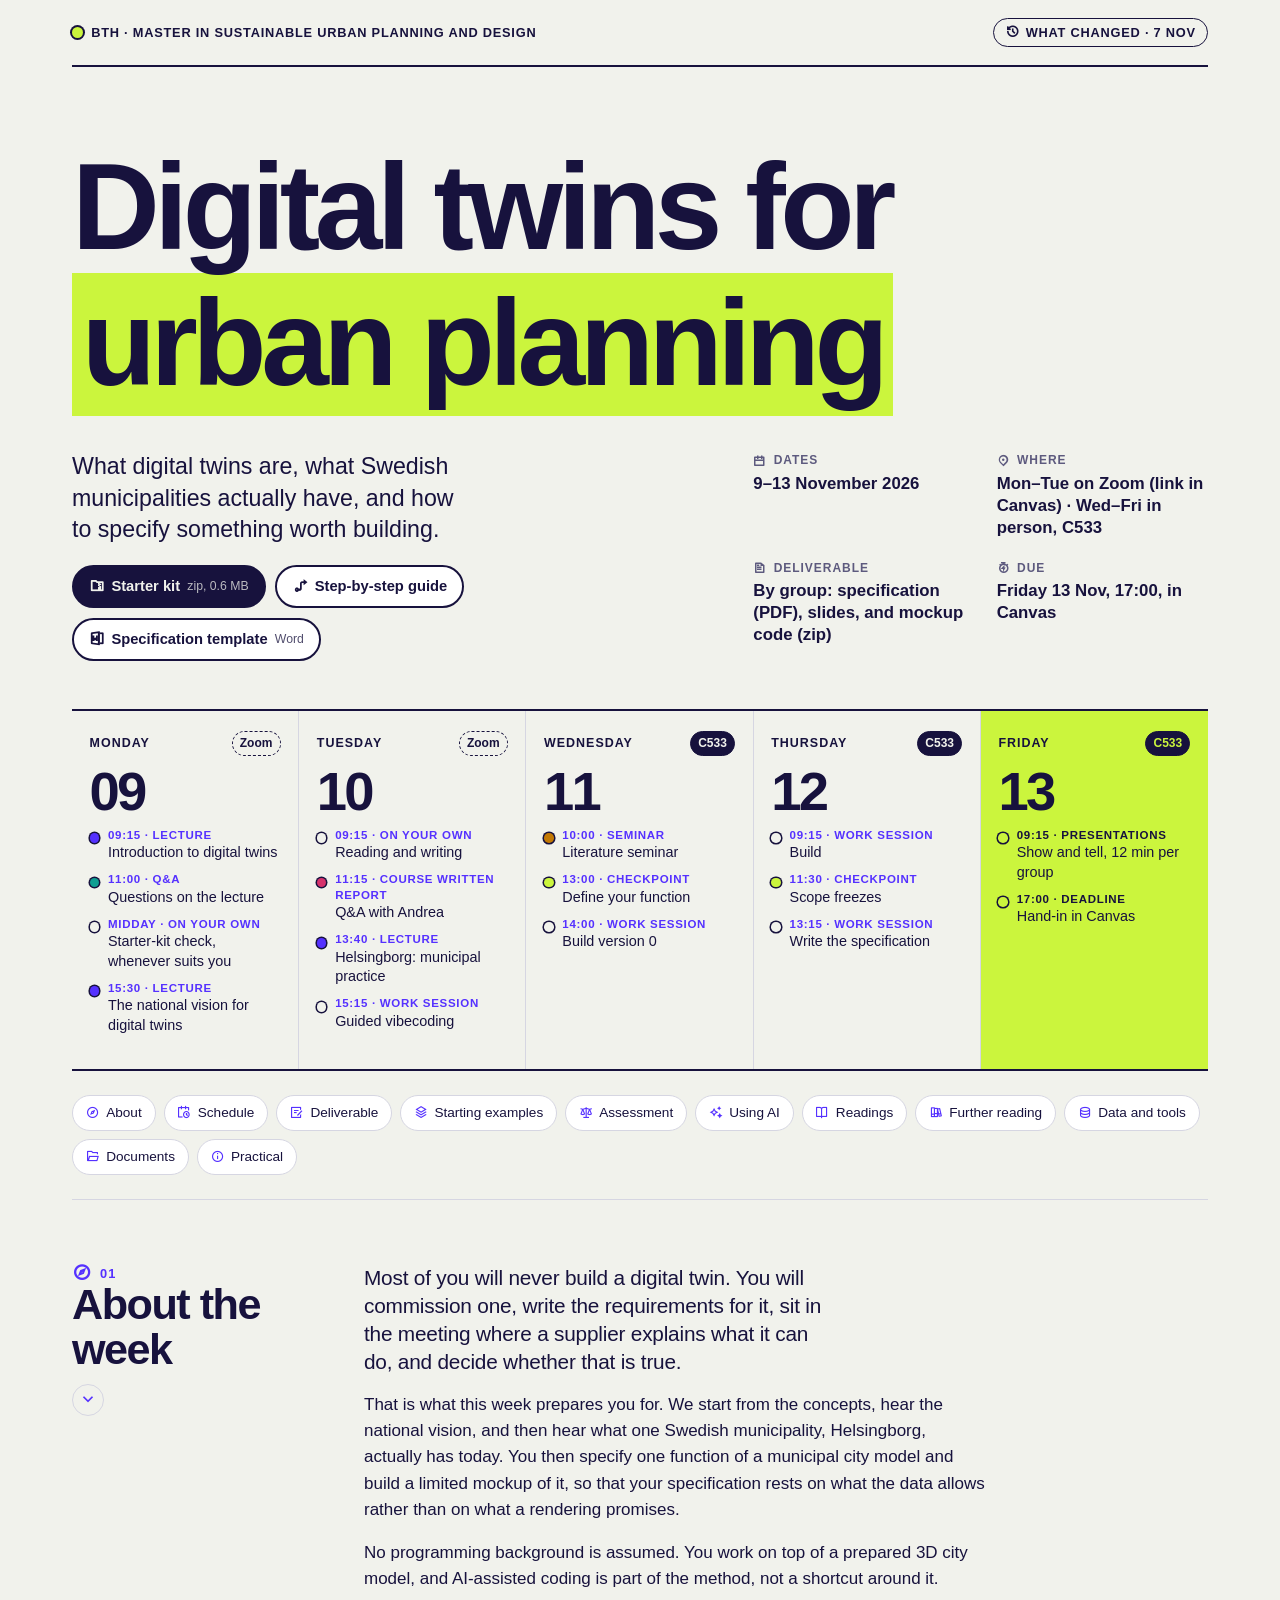
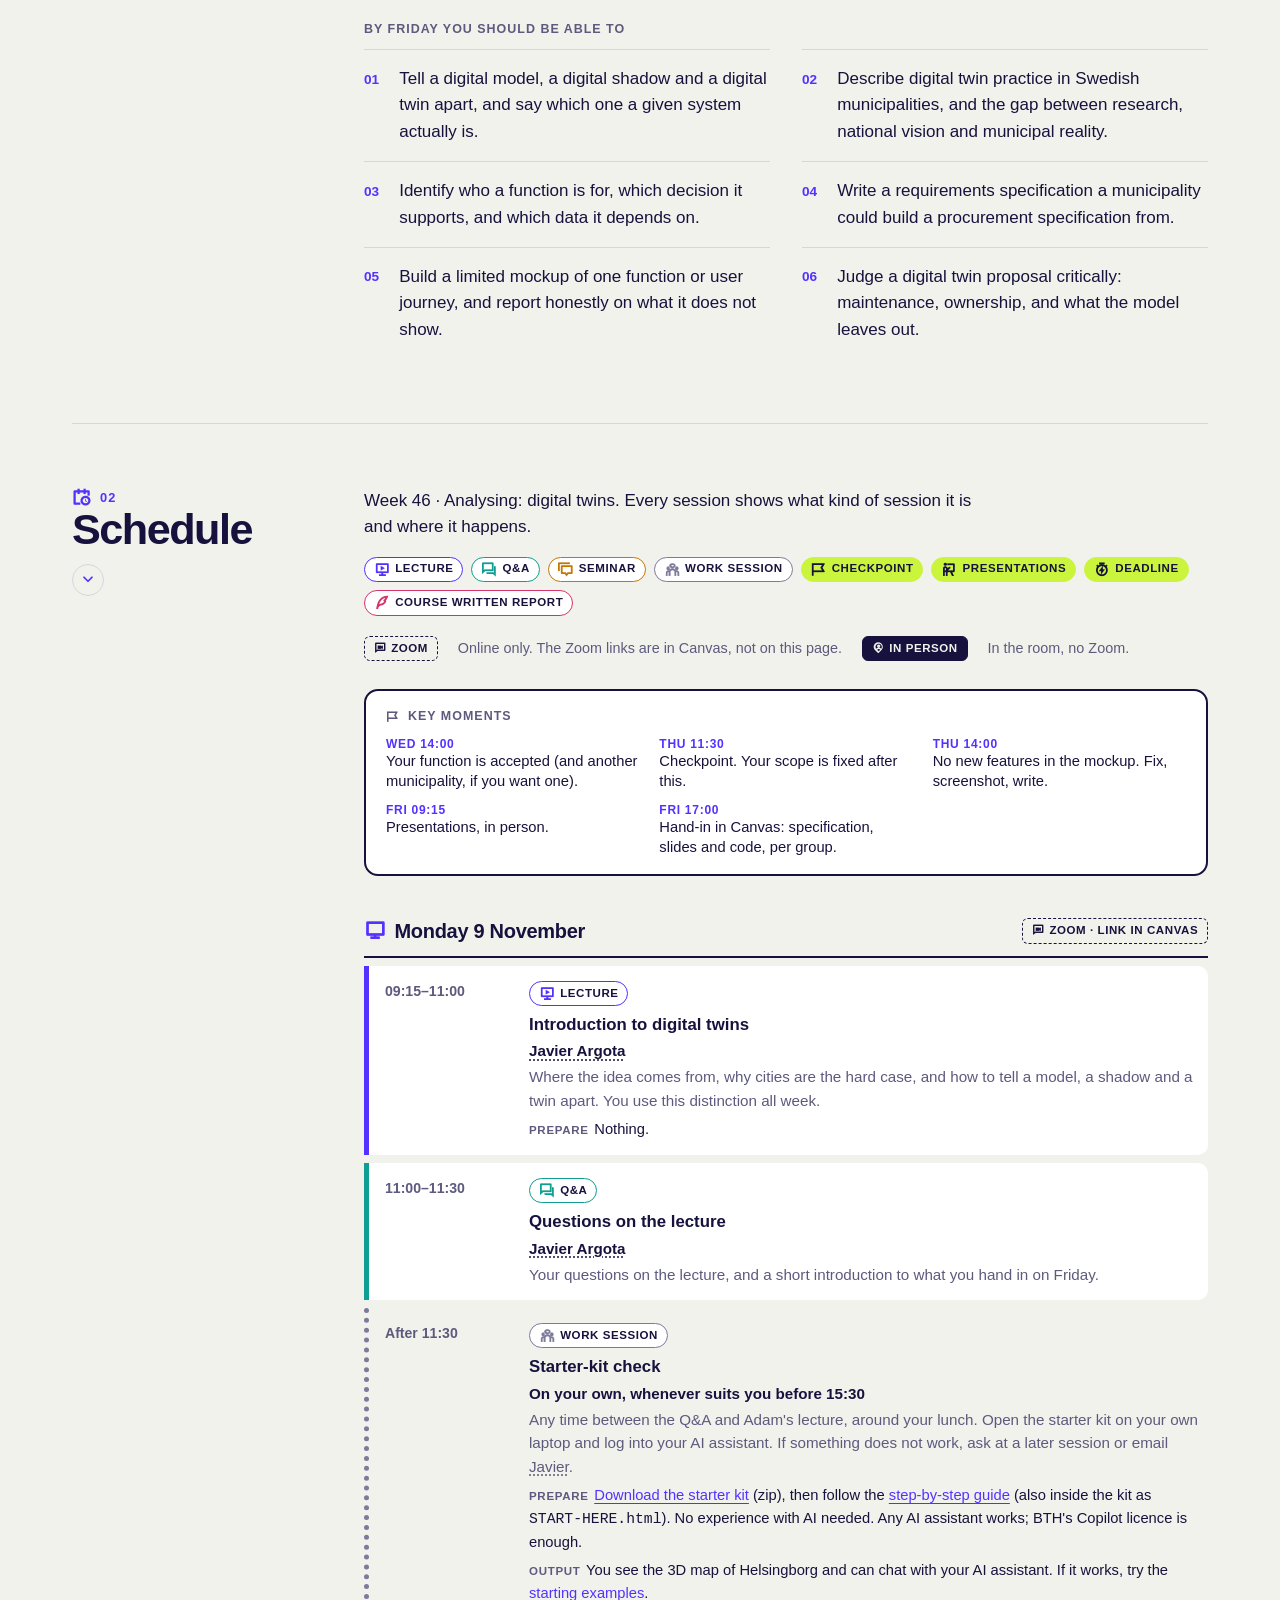
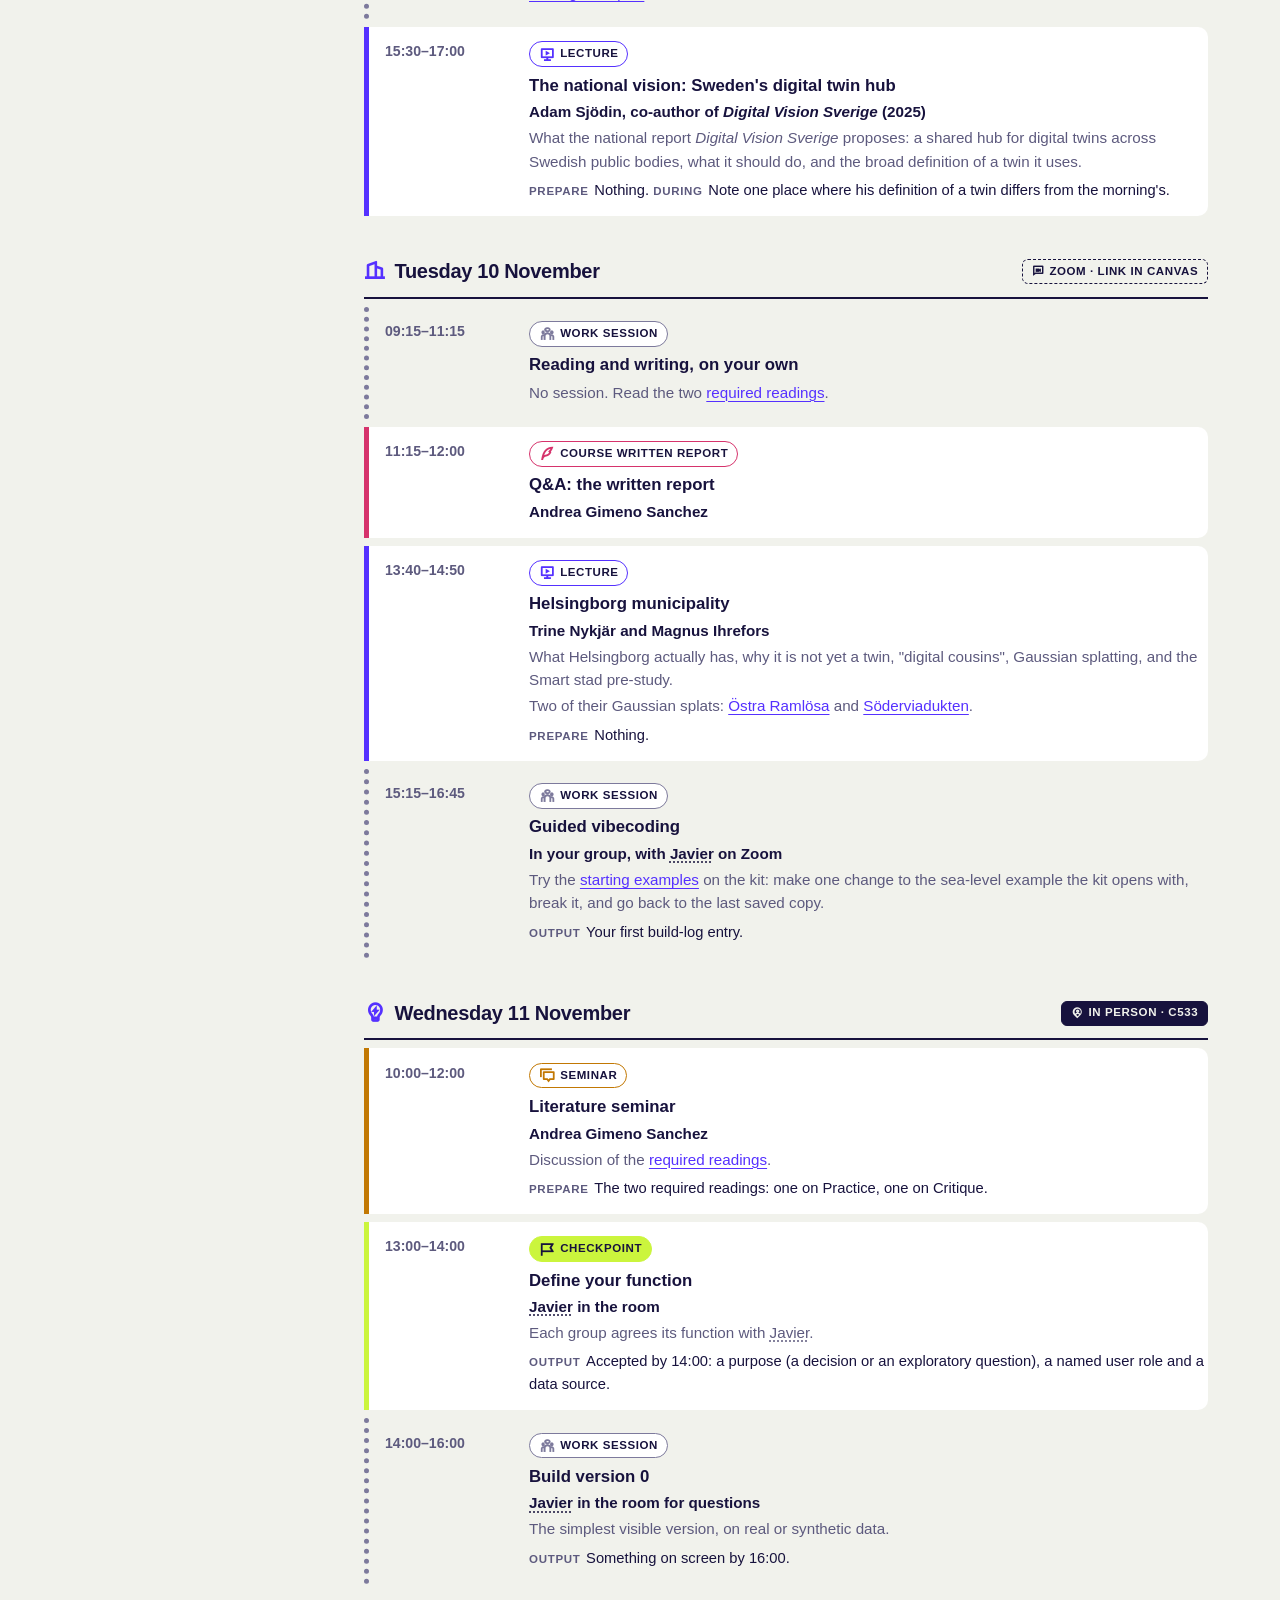
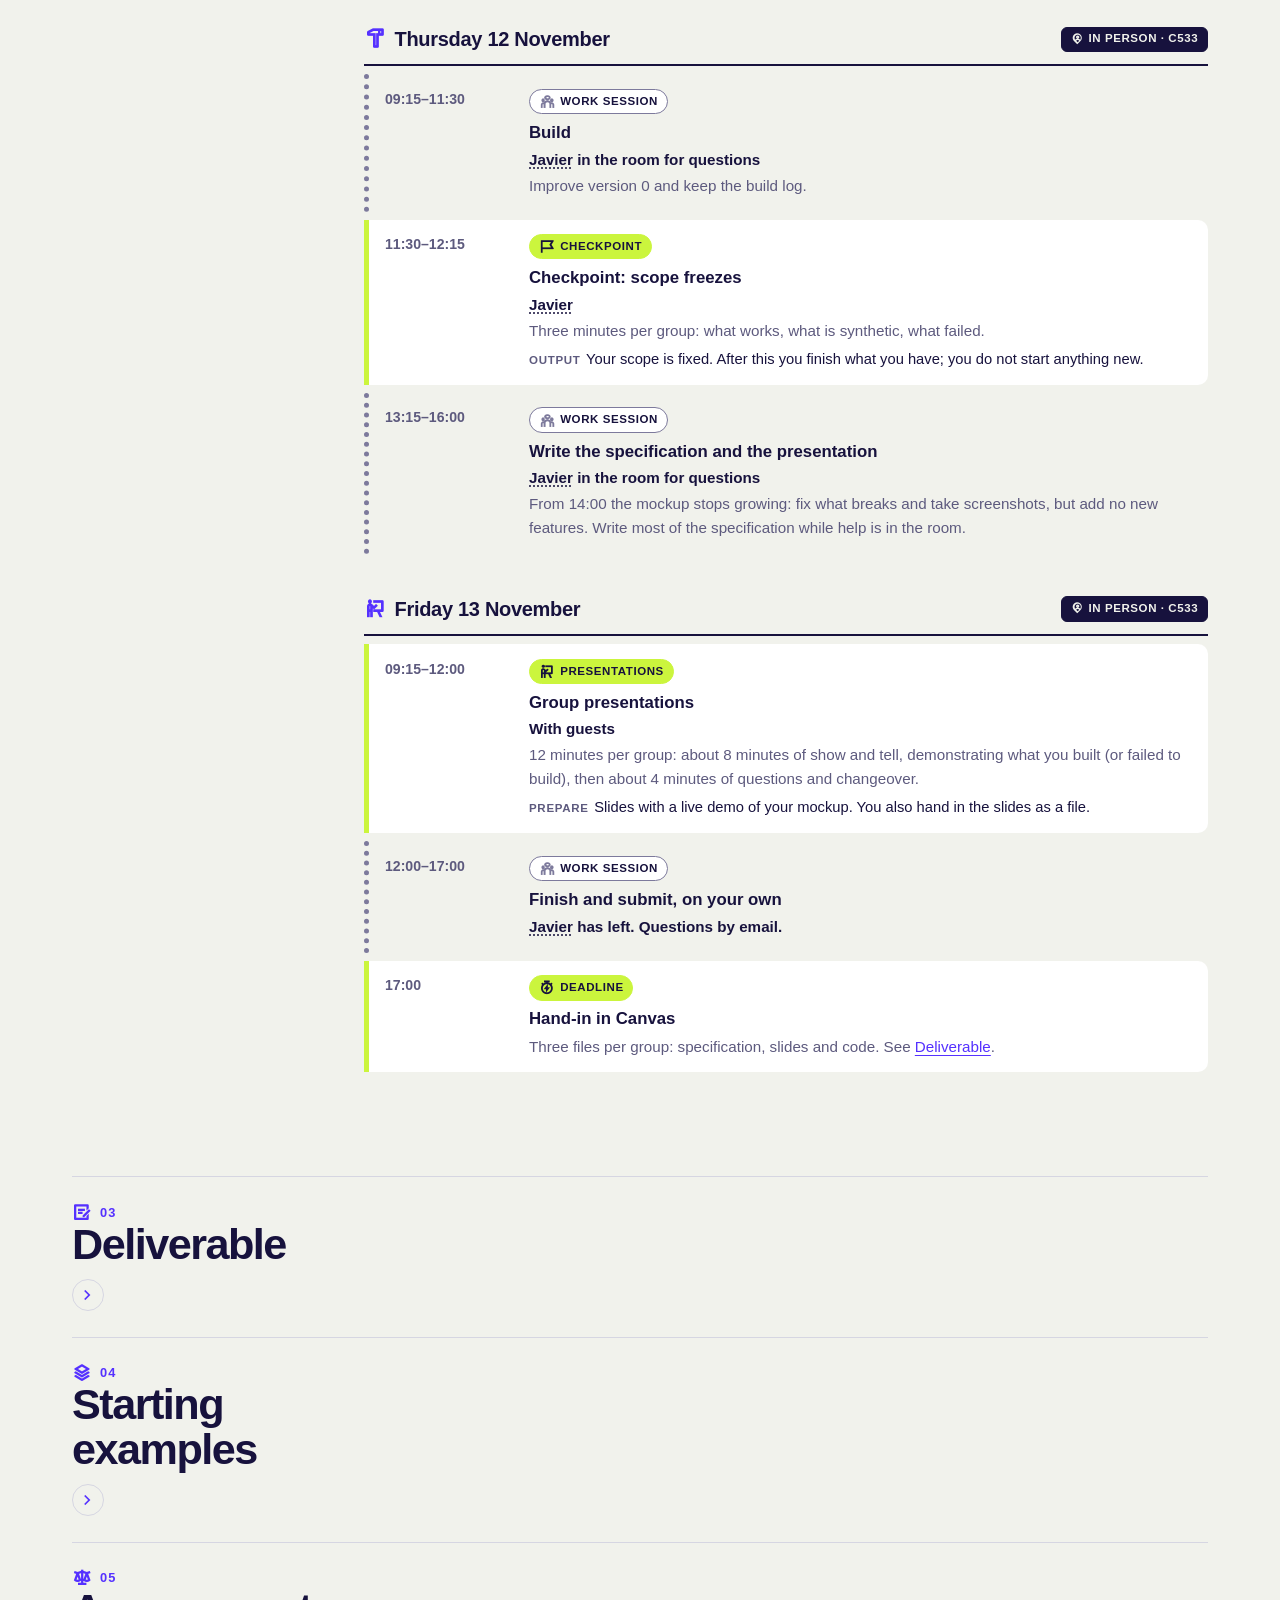
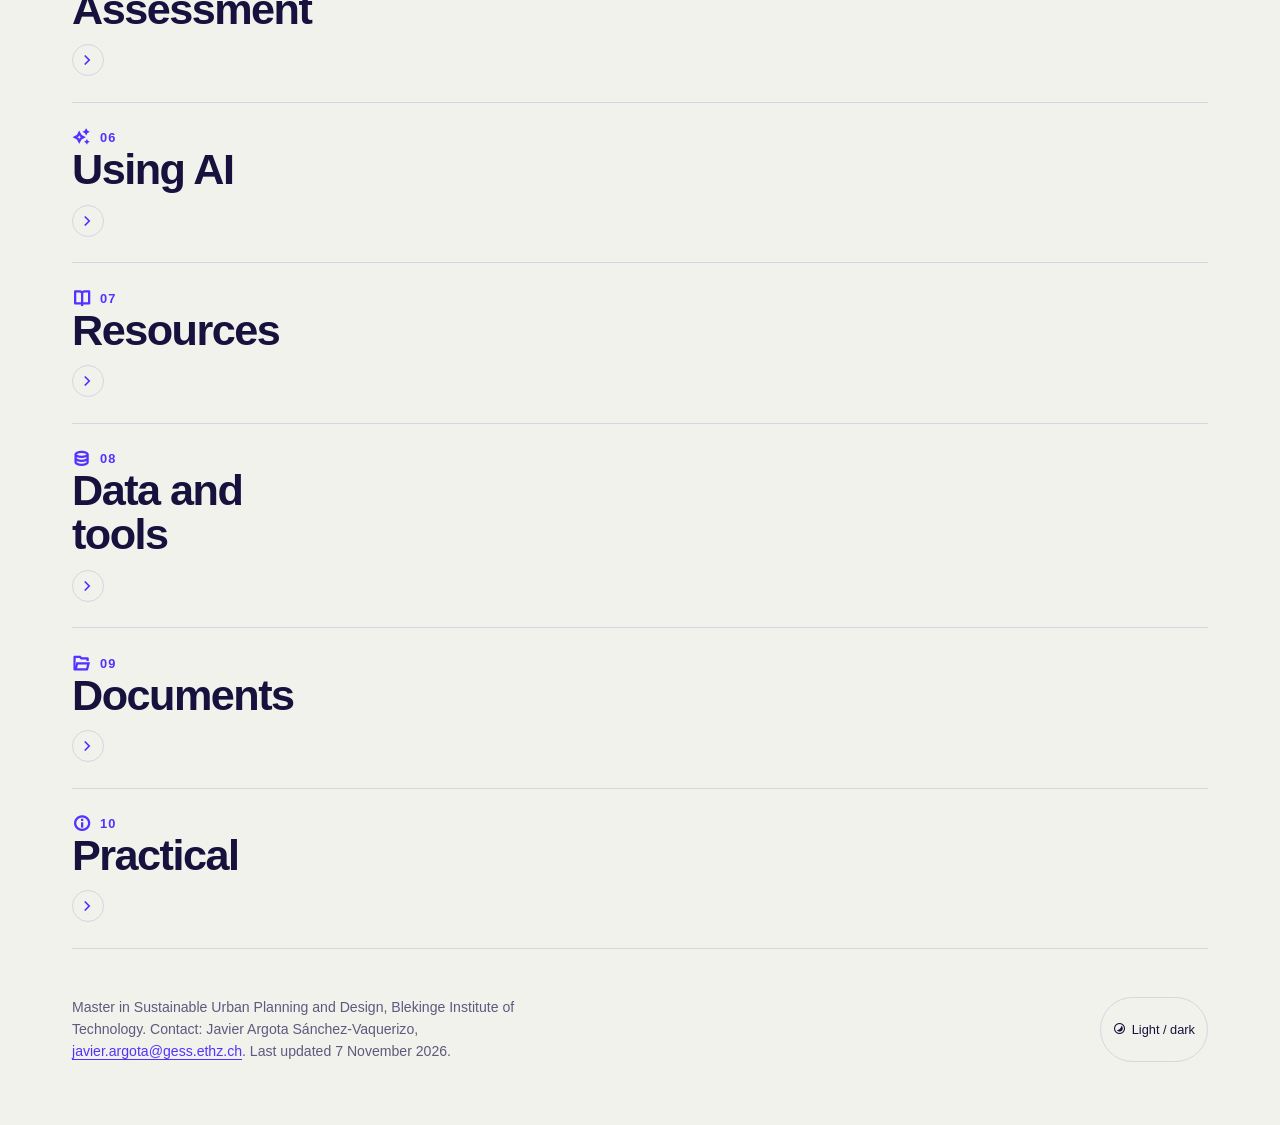
==== commit 3a437e75: "correcting lecture monday" ====
--- a/index.html
+++ b/index.html
@@ -369,7 +369,7 @@
       <li class="t-lecture"><span><b>09:15 · Lecture</b>Introduction to digital twins</span></li>
       <li class="t-qa"><span><b>11:00 · Q&amp;A</b>Questions on the lecture</span></li>
       <li class="t-work"><span><b>Midday · On your own</b>Starter-kit check, whenever suits you</span></li>
-      <li class="t-lecture"><span><b>15:30 · Lecture</b>Municipal twins in theory and practice</span></li>
+      <li class="t-lecture"><span><b>15:30 · Lecture</b>The national vision for digital twins</span></li>
     </ul>
   </div>
   <div class="day">
@@ -467,7 +467,7 @@
       <div class="slot t-lecture"><p class="slot-when">09:15–11:00</p><div class="slot-what"><div class="slot-tags"><span class="type t-lecture"><i class="ri-slideshow-3-line"></i>Lecture</span></div><b>Introduction to digital twins</b><span class="who"><a class="person" href="#contact">Javier Argota</a></span><span>Where the idea comes from, why cities are the hard case, and how to tell a model, a shadow and a twin apart. You use this distinction all week.</span><span class="po"><em>Prepare</em>Nothing.</span></div></div>
       <div class="slot t-qa"><p class="slot-when">11:00–11:30</p><div class="slot-what"><div class="slot-tags"><span class="type t-qa"><i class="ri-question-answer-line"></i>Q&amp;A</span></div><b>Questions on the lecture</b><span class="who"><a class="person" href="#contact">Javier Argota</a></span><span>Your questions on the lecture, and a short introduction to what you hand in on Friday.</span></div></div>
       <div class="slot t-work"><p class="slot-when">After 11:30</p><div class="slot-what"><div class="slot-tags"><span class="type t-work"><i class="ri-team-line"></i>Work session</span></div><b>Starter-kit check</b><span class="who">On your own, whenever suits you before 15:30</span><span>Any time between the Q&amp;A and Adam's lecture, around your lunch. Open the starter kit on your own laptop and log into your AI assistant. If something does not work, ask at a later session or email <a class="person" href="#contact">Javier</a>.</span><span class="po"><em>Prepare</em><a href="files/starter-kit/helsingborg-starter-kit.zip" download>Download the starter kit</a> (zip), then follow the <a href="starter-kit/START-HERE.html" target="_blank" rel="noopener">step-by-step guide</a> (also inside the kit as <code>START-HERE.html</code>). No experience with AI needed. Any AI assistant works; BTH's Copilot licence is enough.</span><span class="po"><em>Output</em>You see the 3D map of Helsingborg and can chat with your AI assistant. If it works, try the <a href="#options">starting examples</a>.</span></div></div>
-      <div class="slot t-lecture"><p class="slot-when">15:30–17:00</p><div class="slot-what"><div class="slot-tags"><span class="type t-lecture"><i class="ri-slideshow-3-line"></i>Lecture</span></div><b>Municipal digital twins in theory and practice</b><span class="who">Adam Sjödin, co-author of <i>Digital Vision Sverige</i> (2025)</span><span>The national vision for digital twins in Sweden.</span><span class="po"><em>Prepare</em>Nothing. <em>During</em>Note one place where his definition of a twin differs from the morning's.</span></div></div>
+      <div class="slot t-lecture"><p class="slot-when">15:30–17:00</p><div class="slot-what"><div class="slot-tags"><span class="type t-lecture"><i class="ri-slideshow-3-line"></i>Lecture</span></div><b>The national vision: Sweden's digital twin hub</b><span class="who">Adam Sjödin, co-author of <i>Digital Vision Sverige</i> (2025)</span><span>What the national report <i>Digital Vision Sverige</i> proposes: a shared hub for digital twins across Swedish public bodies, what it should do, and the broad definition of a twin it uses.</span><span class="po"><em>Prepare</em>Nothing. <em>During</em>Note one place where his definition of a twin differs from the morning's.</span></div></div>
     </div>
 
     <div class="sched-day">
